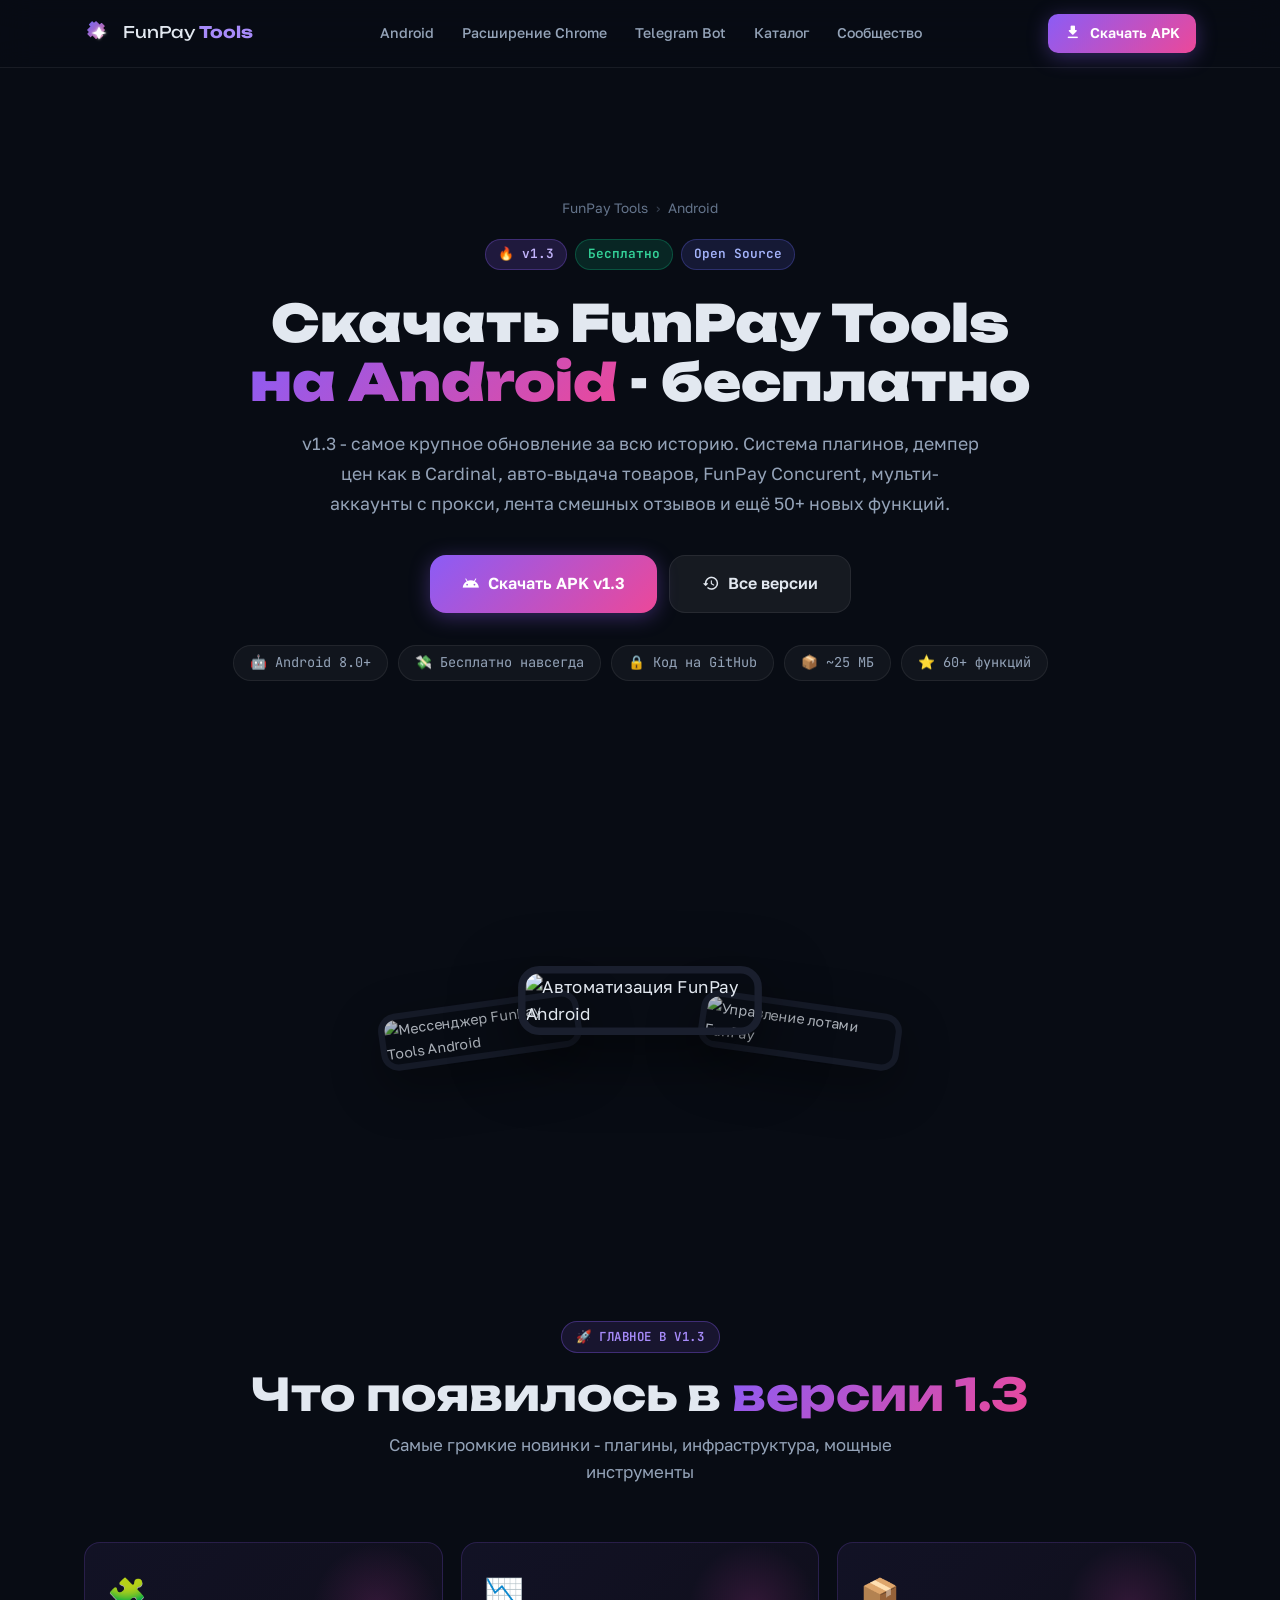
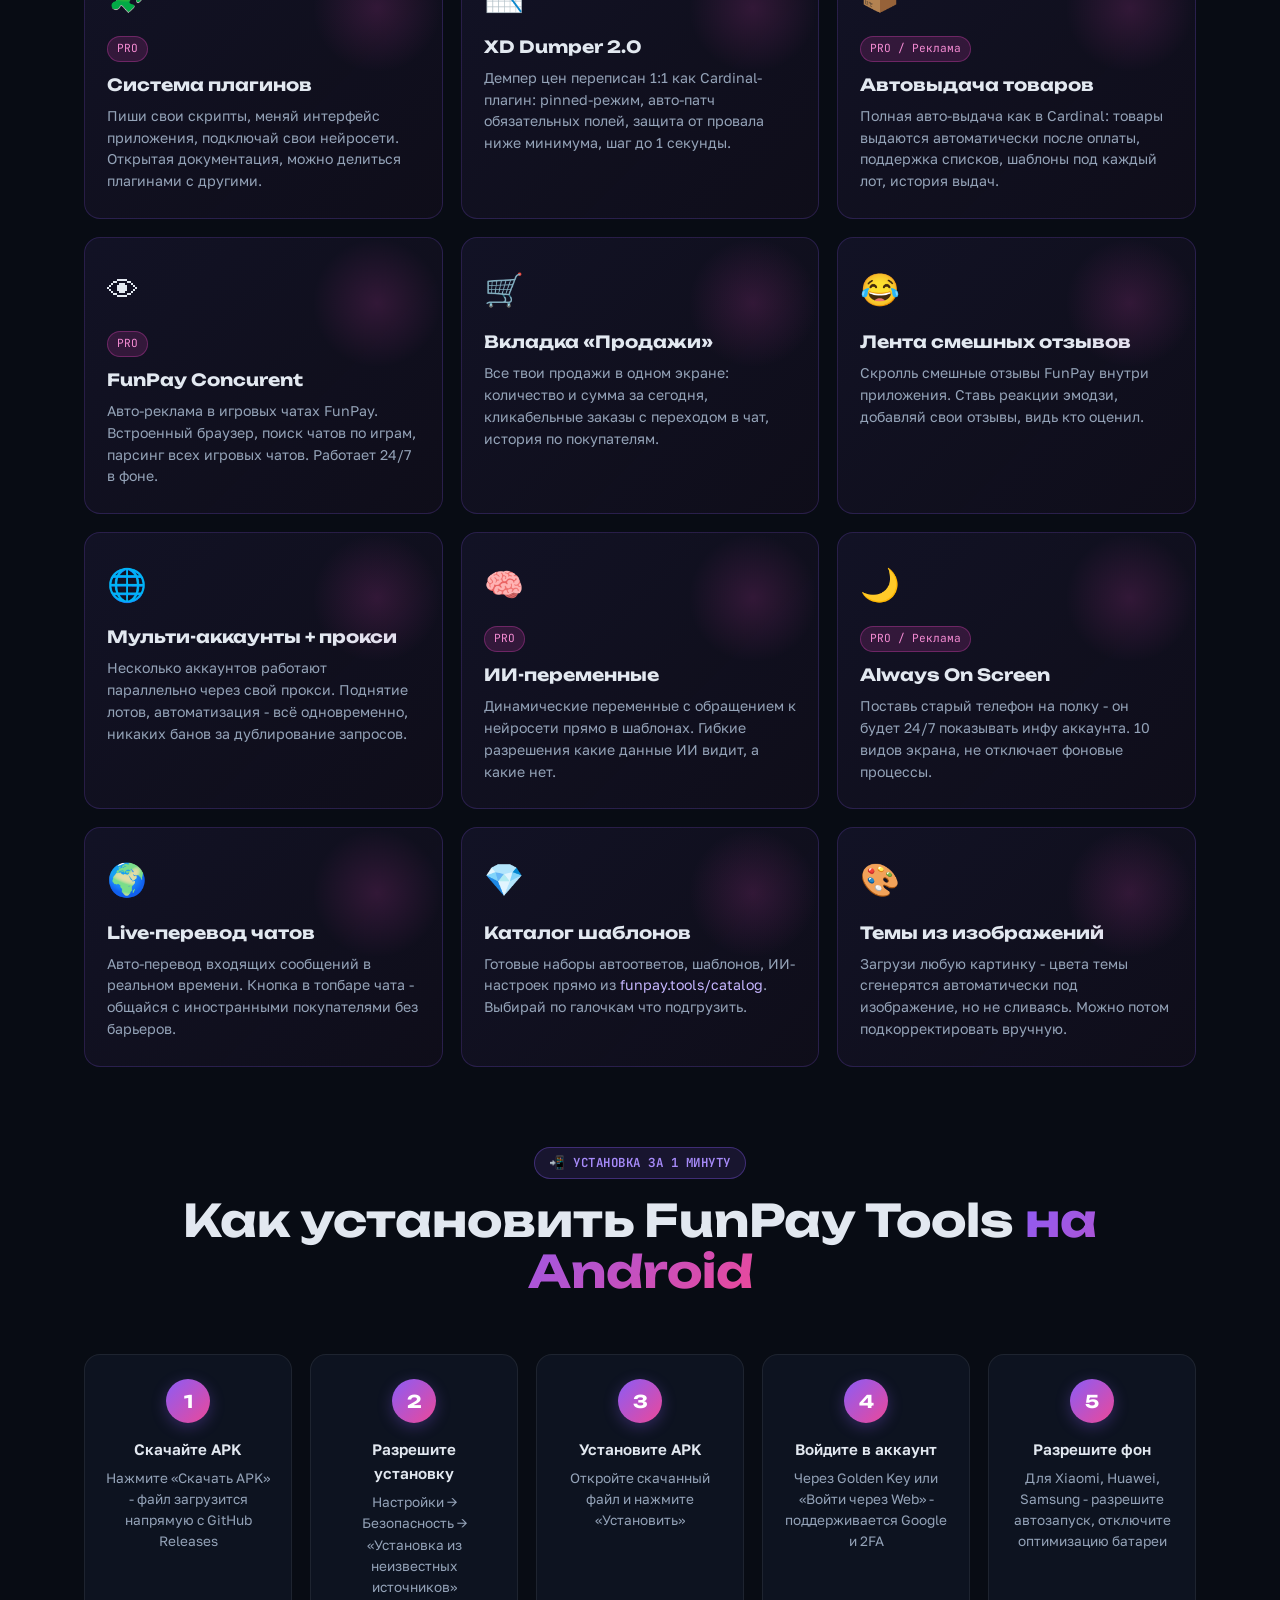
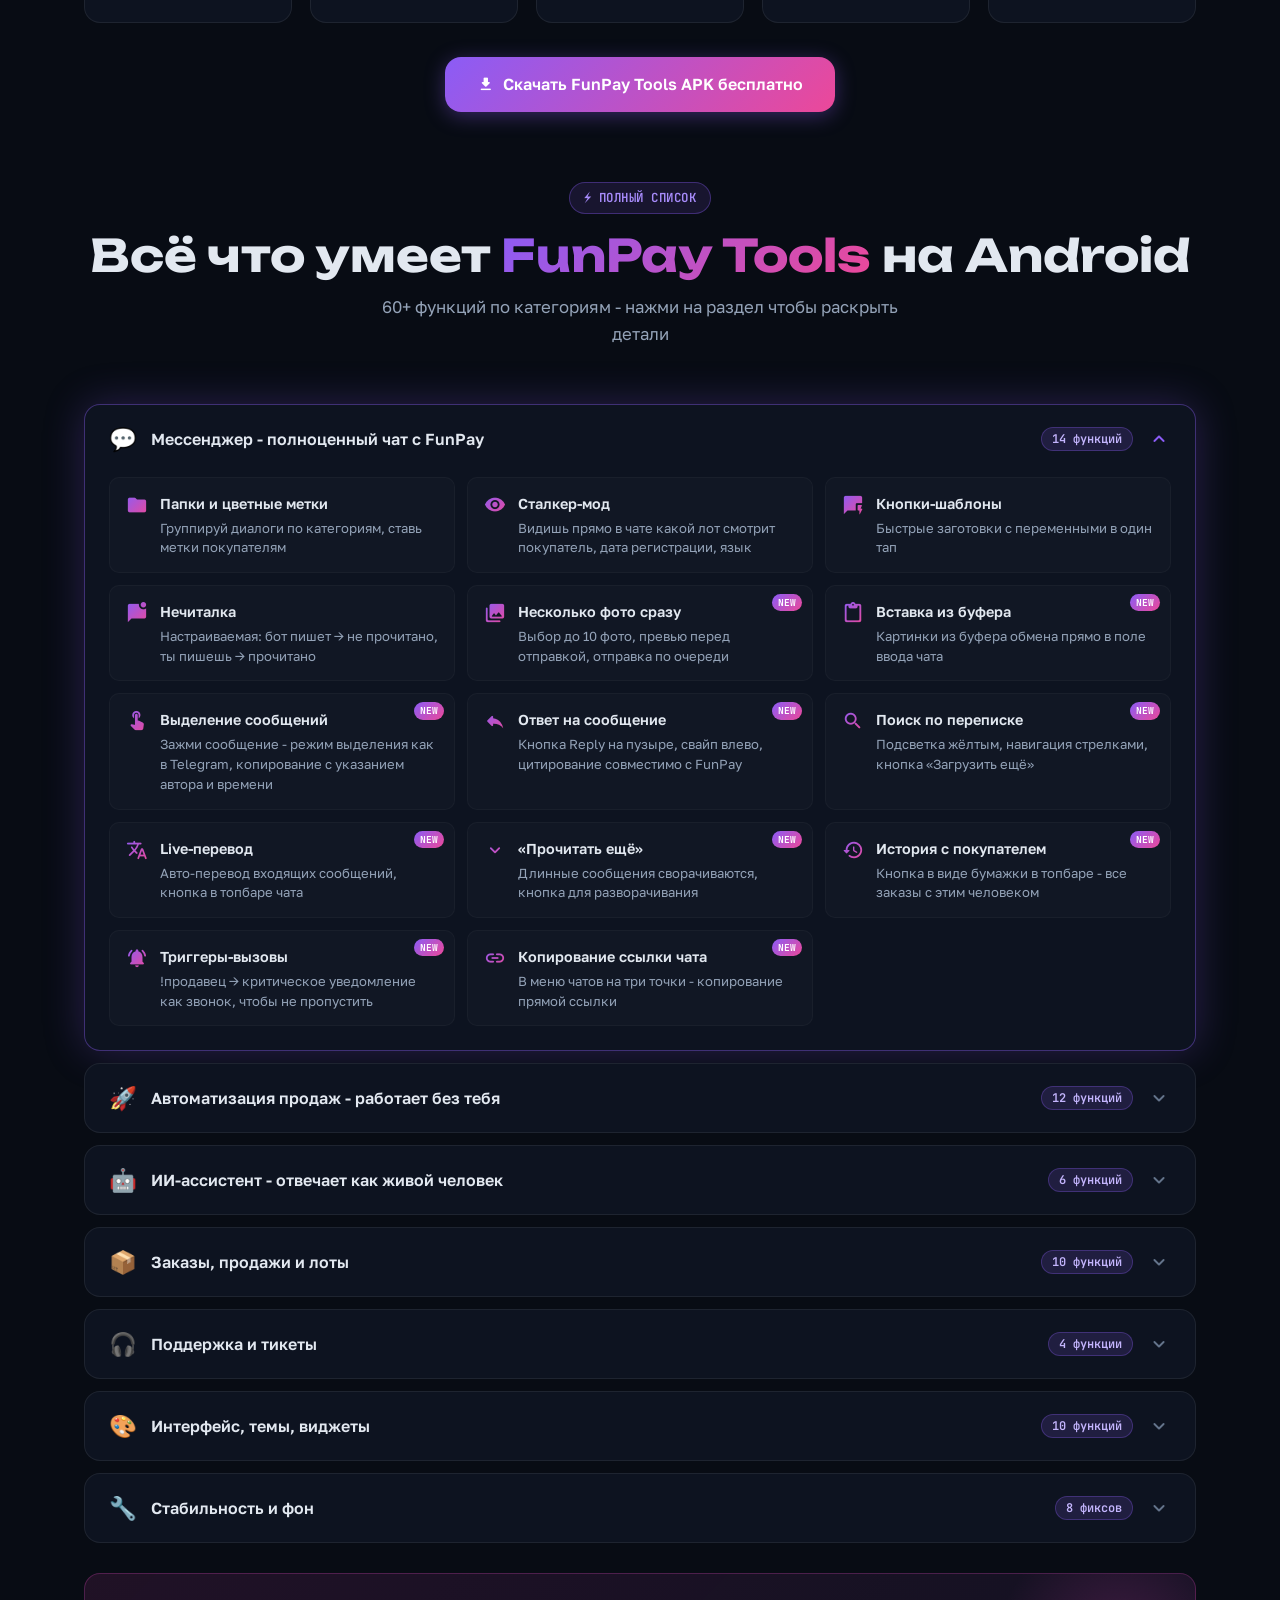
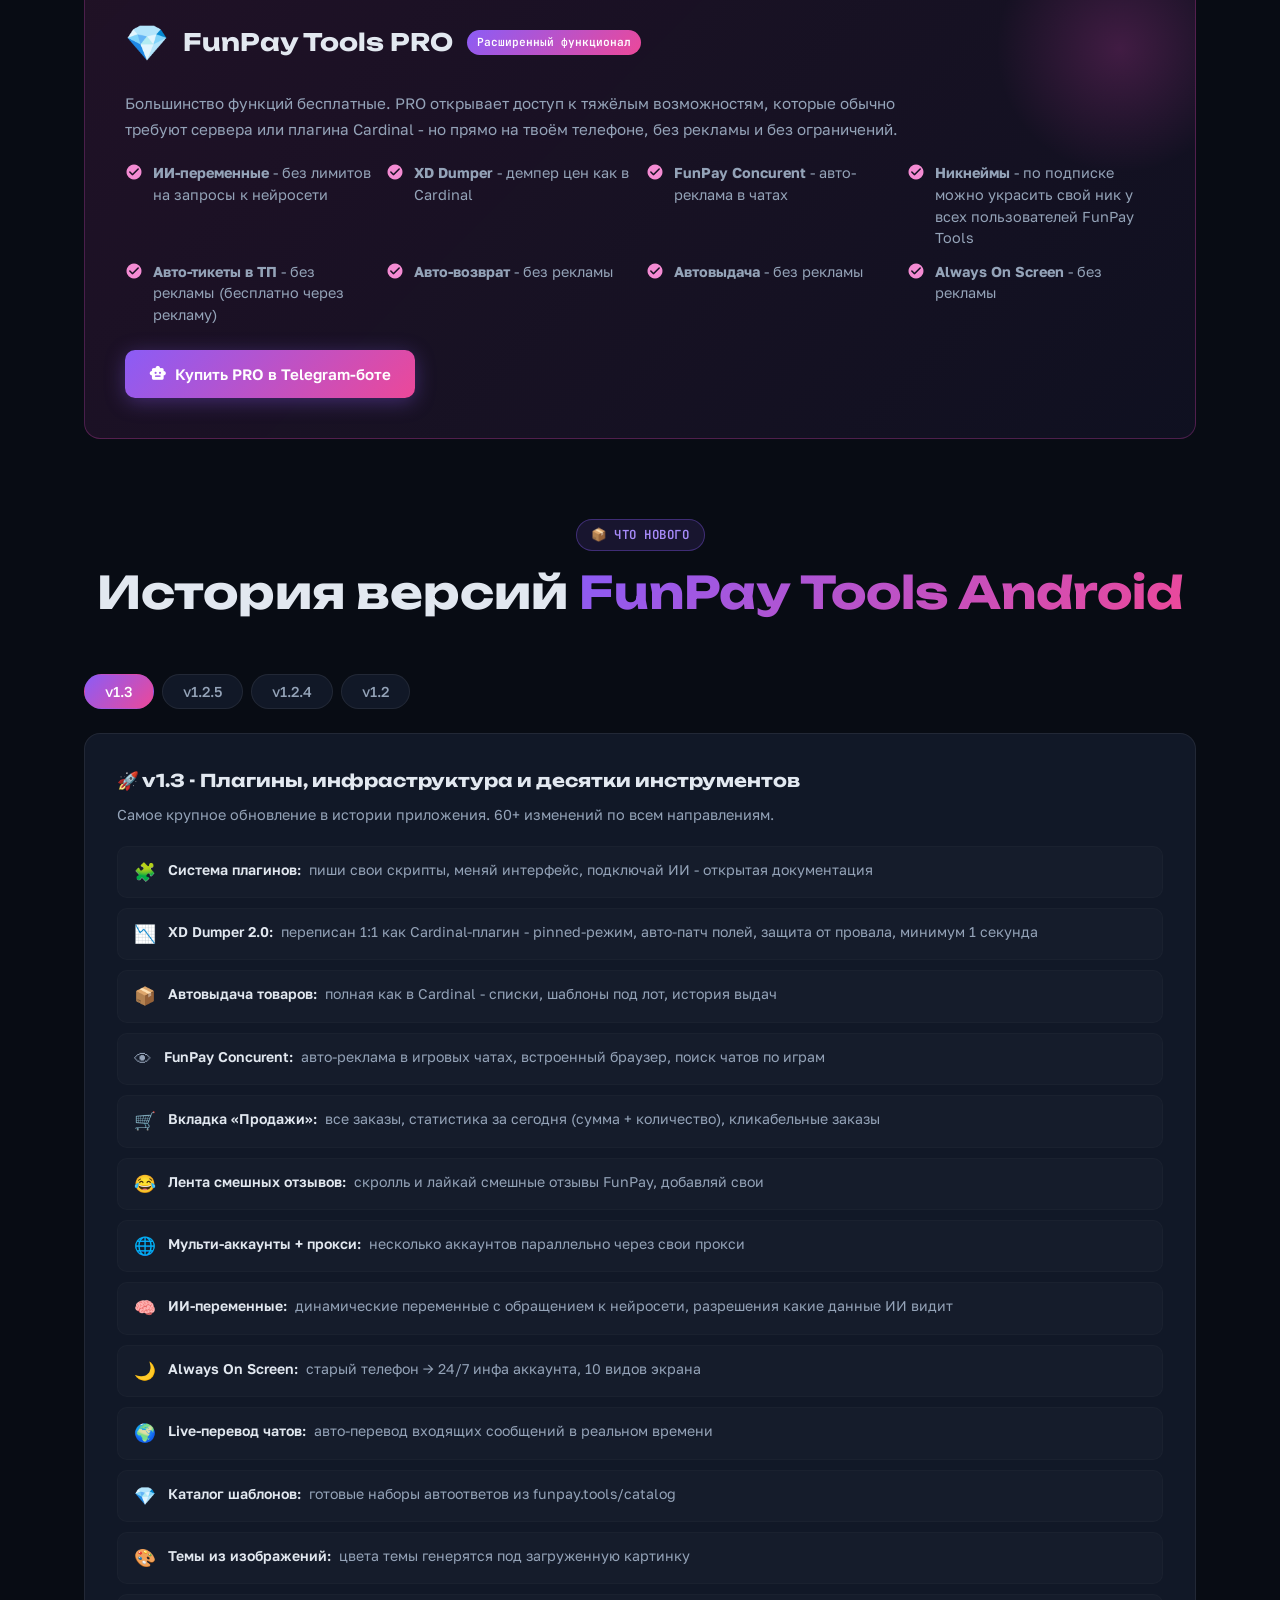
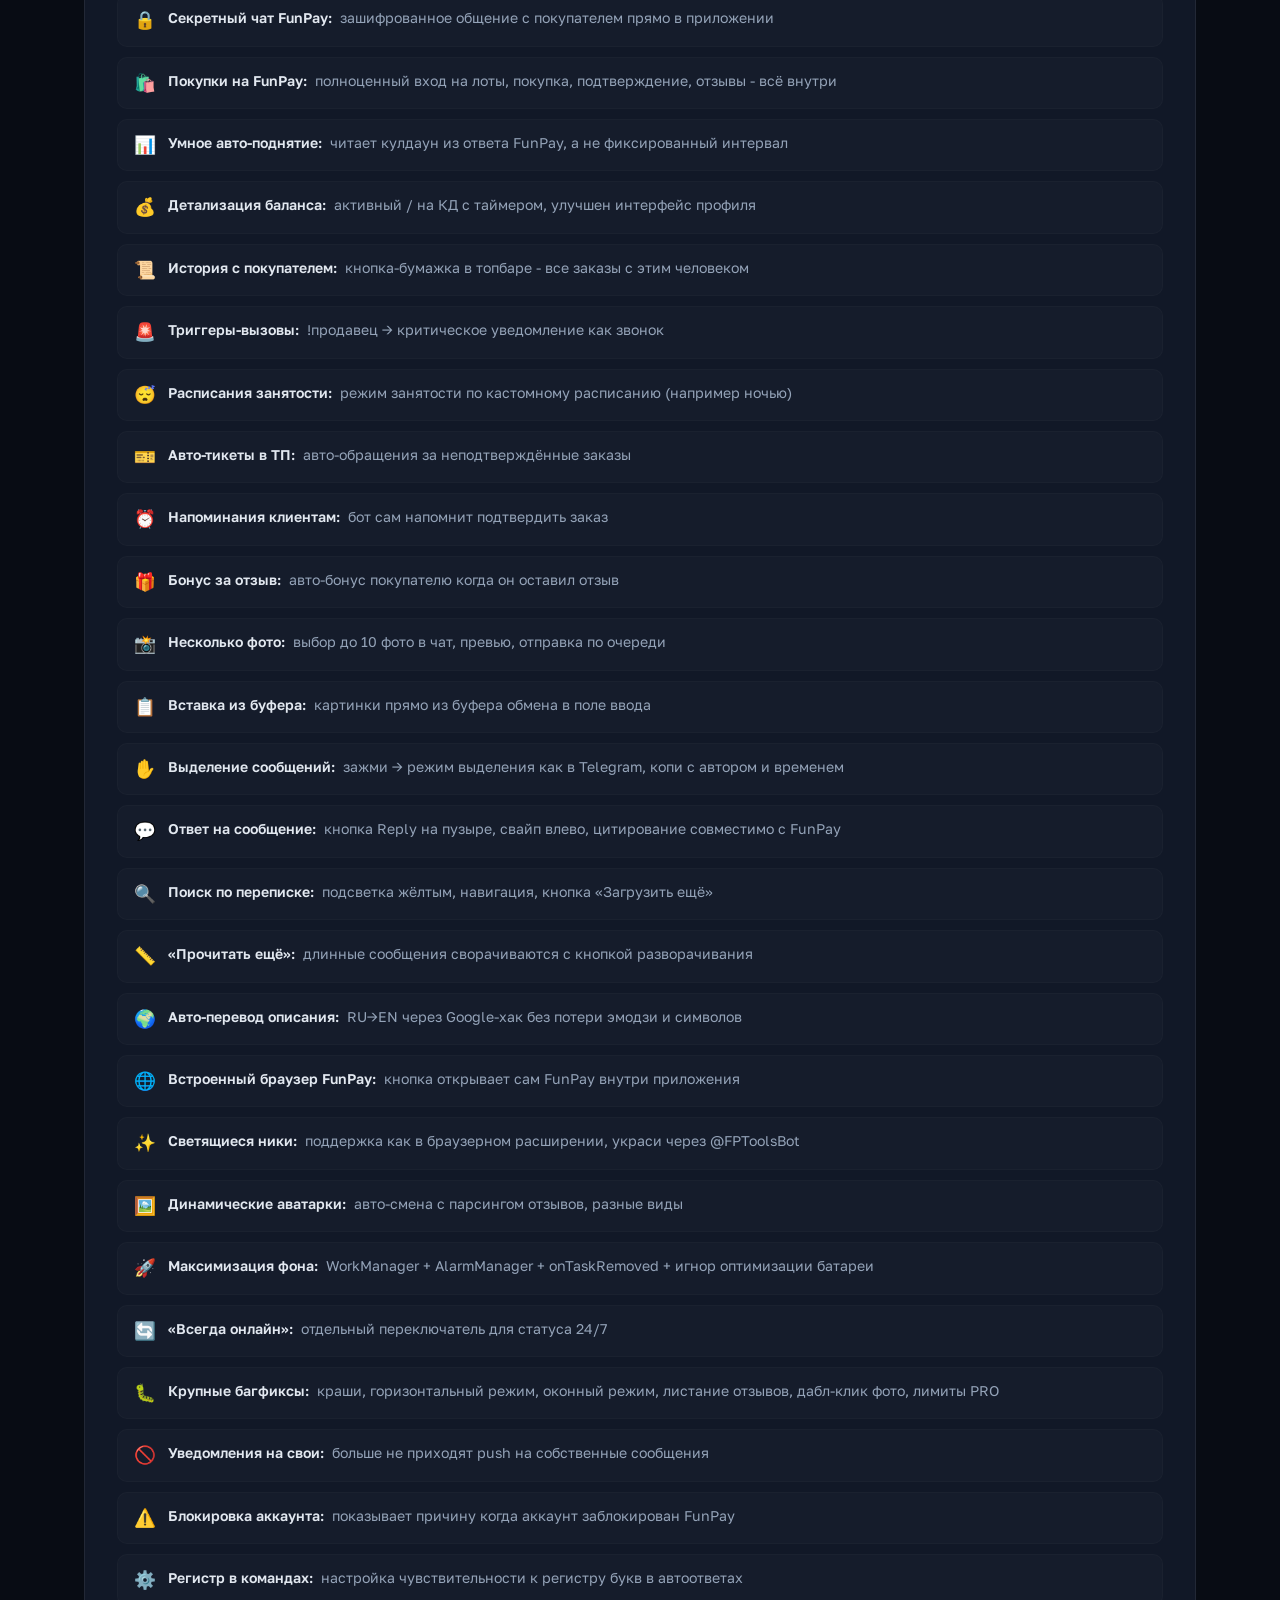
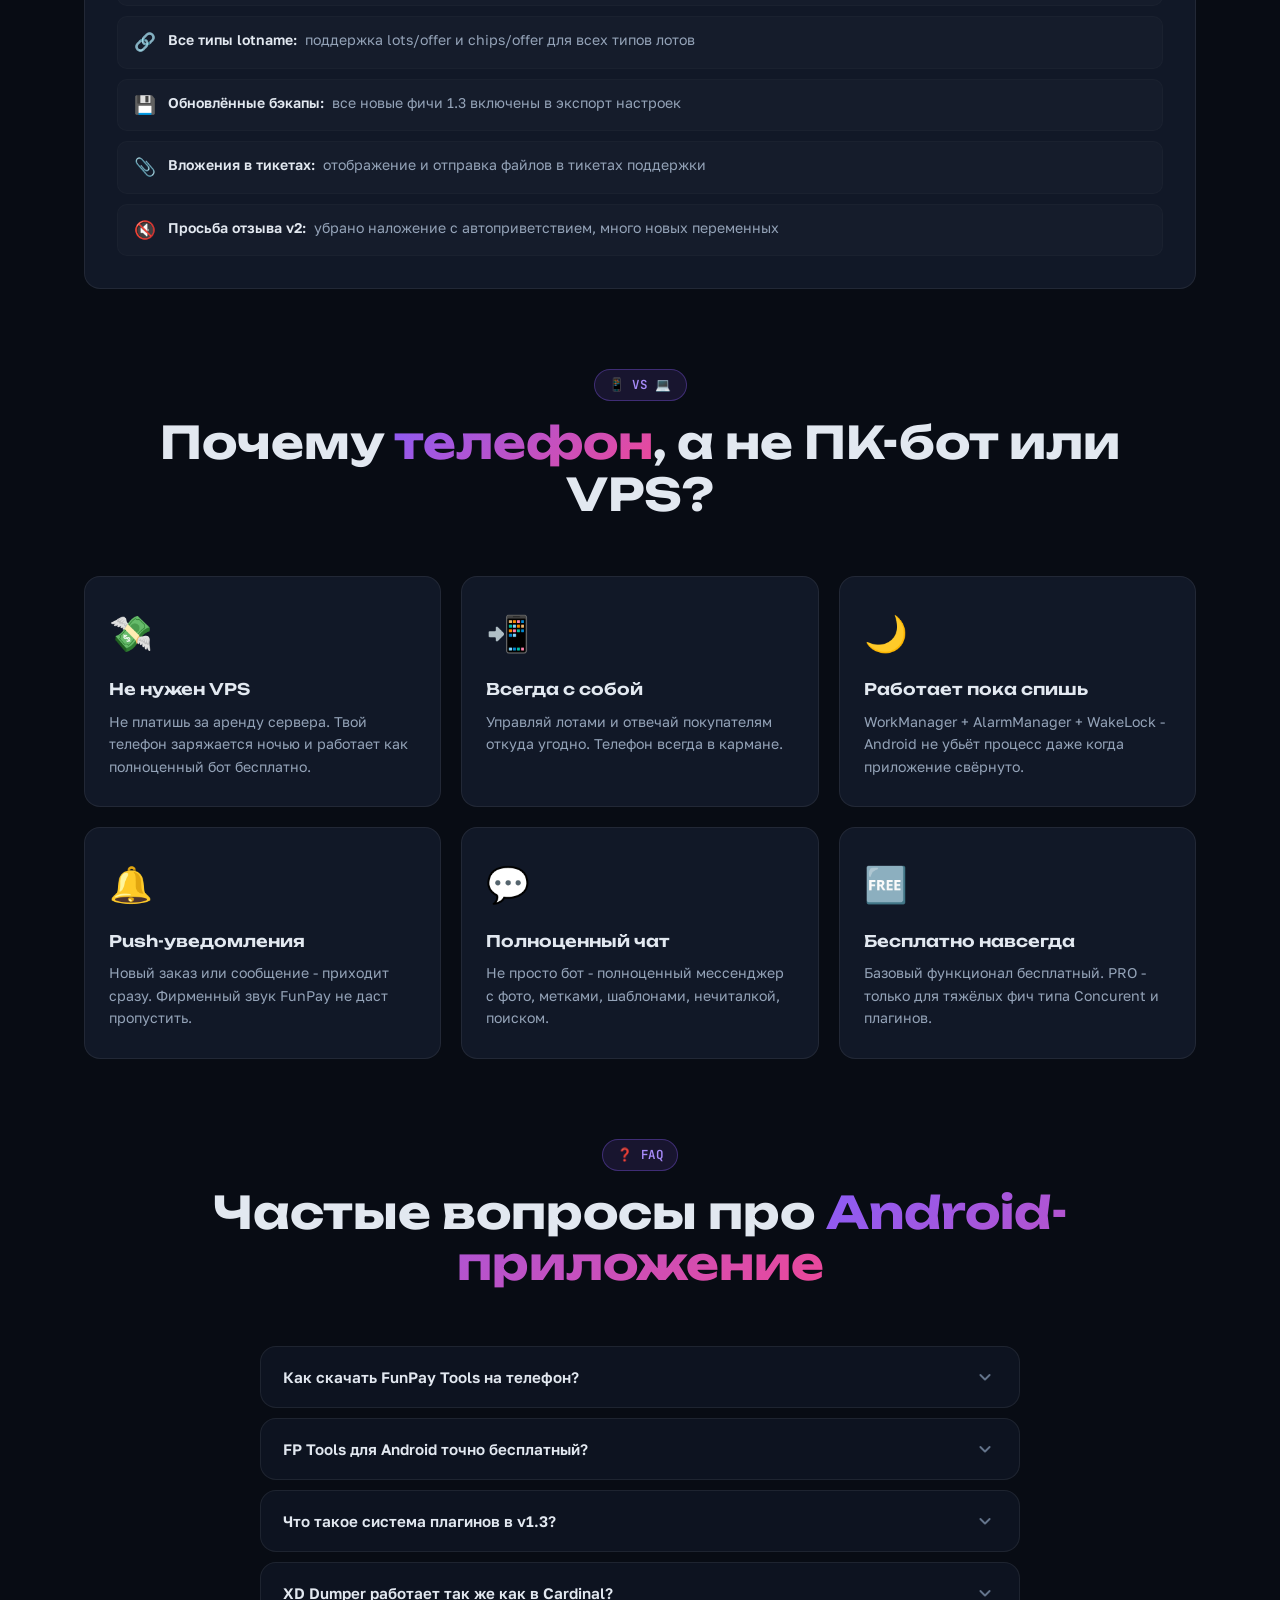
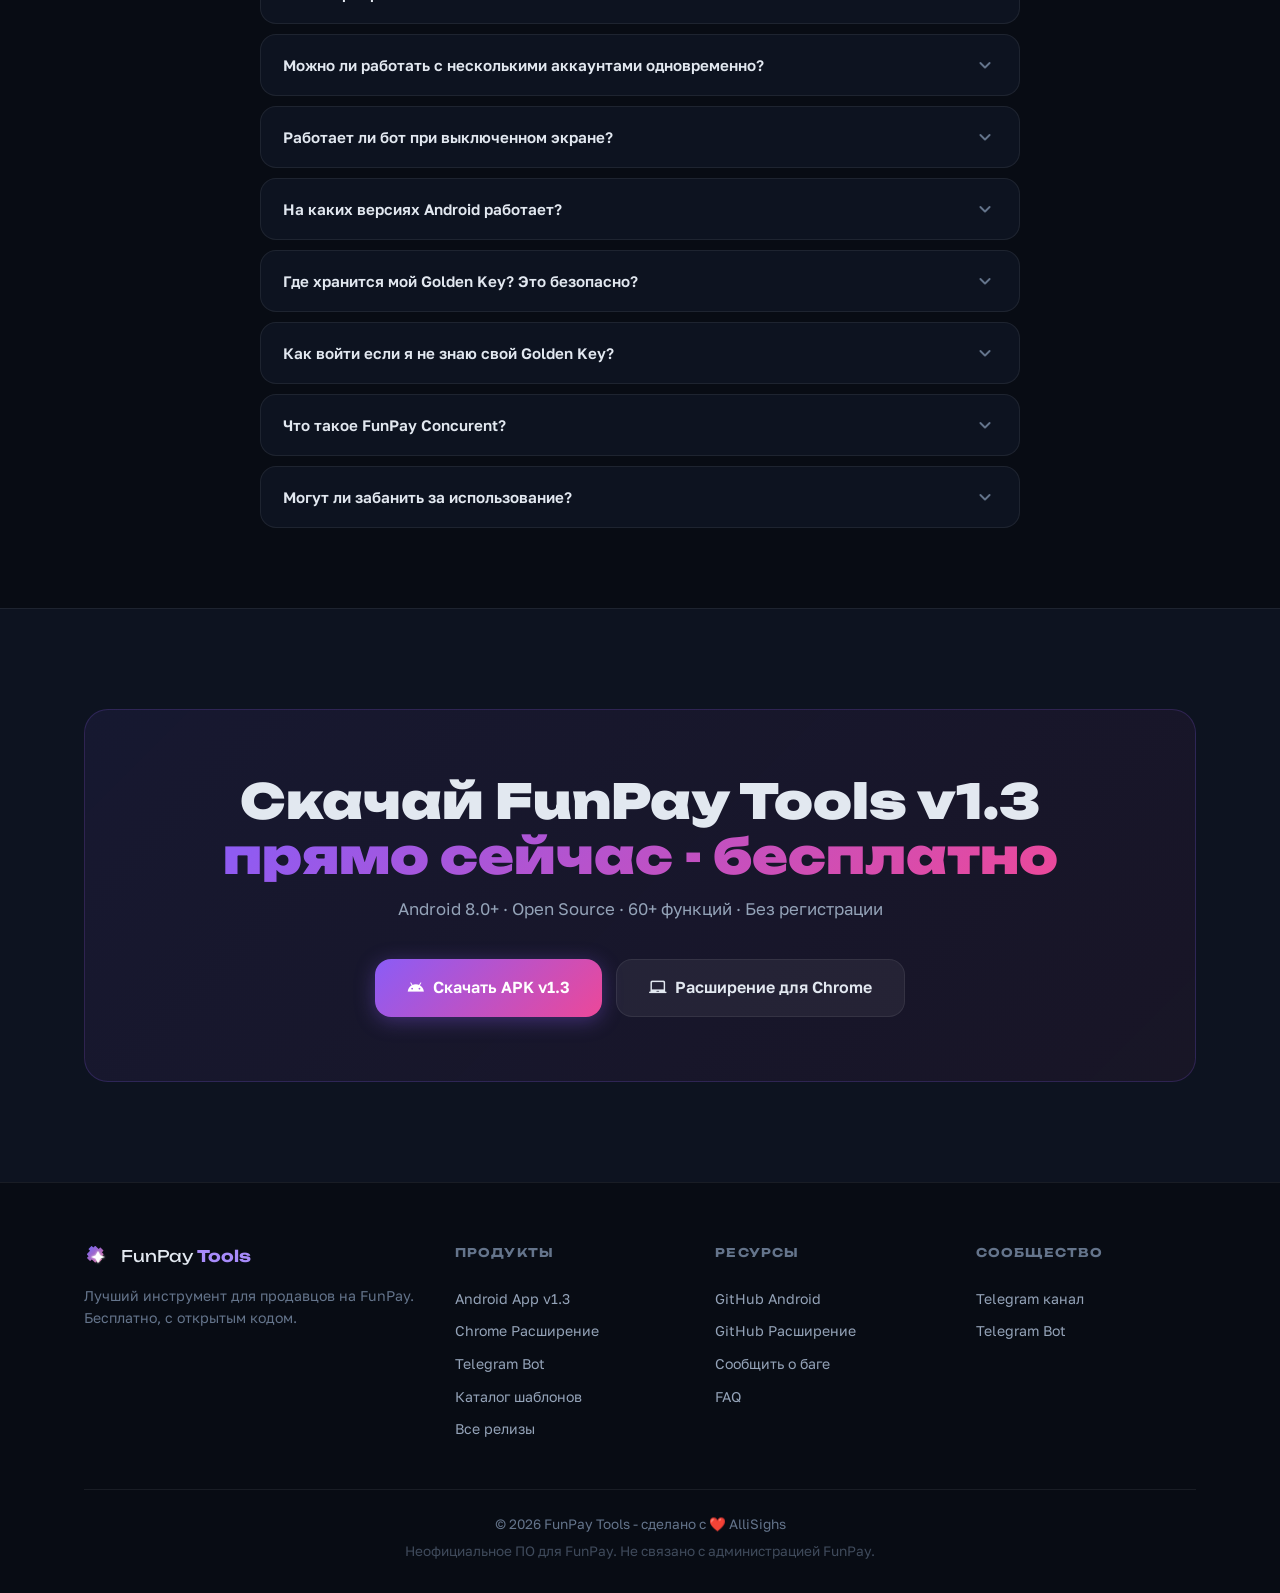
==== android/index.html @ c00959f2 "Update index.html" ====
<!DOCTYPE html>
<html lang="ru">
<head>
    <meta charset="UTF-8">
    <meta name="viewport" content="width=device-width, initial-scale=1.0">
    <title>Скачать FunPay Tools на Android - бесплатный APK v1.3</title>
    <meta name="description" content="Скачать FunPay Tools на Android бесплатно. APK v1.3: система плагинов, XD Dumper как в Cardinal, автовыдача, Concurent, ИИ-переменные, мульти-аккаунты с прокси, лента отзывов. Android 8.0+.">
    <meta name="keywords" content="funpay скачать на андроид, funpay android приложение, fp tools андроид, фп тулс скачать, funpay tools apk, фанпей андроид скачать, funpay apk бесплатно, фп скачать на телефон, funpay плагины, funpay dumper android">
    <link rel="canonical" href="https://funpay.tools/android">
    <meta property="og:title" content="Скачать FunPay Tools на Android - бесплатно APK v1.3">
    <meta property="og:url" content="https://funpay.tools/android">
    <meta property="og:type" content="website">

    <link rel="preconnect" href="https://fonts.googleapis.com" crossorigin>
    <link rel="preconnect" href="https://fonts.gstatic.com" crossorigin>
    <link href="https://fonts.googleapis.com/css2?family=Unbounded:wght@400;600;700;900&family=Golos+Text:wght@400;500;600&family=JetBrains+Mono:wght@400;600&display=swap" rel="stylesheet">
    <link href="https://fonts.googleapis.com/icon?family=Material+Icons+Round" rel="stylesheet">

    <link rel="stylesheet" href="../style.css">
    <link rel="icon" href="../logo.svg" type="image/svg+xml">

    <script type="application/ld+json">
    {"@context":"https://schema.org","@type":"SoftwareApplication","name":"FunPay Tools Android","url":"https://funpay.tools/android","operatingSystem":"Android 8.0+","applicationCategory":"BusinessApplication","softwareVersion":"1.3","offers":{"@type":"Offer","price":"0","priceCurrency":"RUB"},"downloadUrl":"https://github.com/XaviersDev/FunPay-Tools-Android/releases/latest"}
    </script>

    <style>
        /* Уникальные стили для Android-страницы */
        .sub-hero { padding: 130px 0 60px; text-align: center; }
        .sub-hero h1 { font-family: var(--font-head); font-size: clamp(1.8rem, 4.5vw, 3.2rem); font-weight: 900; line-height: 1.15; margin-bottom: 18px; }
        .sub-hero .hero-sub { font-size: 1.1rem; color: var(--text2); max-width: 680px; margin: 0 auto 36px; line-height: 1.7; }
        .breadcrumb { font-size: 0.85rem; color: var(--text3); margin-bottom: 20px; }
        .breadcrumb a { color: var(--text3); text-decoration: none; transition: color 0.2s; }
        .breadcrumb a:hover { color: var(--text); }
        .breadcrumb span { margin: 0 8px; opacity: 0.5; }

        .meta-pills { display: flex; flex-wrap: wrap; justify-content: center; gap: 10px; margin-top: 32px; }
        .meta-pill { background: rgba(255,255,255,0.04); border: 1px solid var(--border); border-radius: 30px; padding: 6px 16px; font-size: 0.85rem; color: var(--text2); font-family: var(--font-mono); }

        /* Шаги установки */
        .steps-row { display: grid; grid-template-columns: repeat(auto-fit, minmax(195px, 1fr)); gap: 18px; margin-top: 44px; }
        .step-card { background: var(--bg2); border: 1px solid var(--border); border-radius: var(--radius); padding: 24px 20px; text-align: center; transition: transform 0.2s, border-color 0.2s; }
        .step-card:hover { transform: translateY(-3px); border-color: rgba(139,92,246,0.3); }
        .step-num { width: 44px; height: 44px; border-radius: 50%; background: var(--grad); color: #fff; font-family: var(--font-head); font-weight: 700; font-size: 1.1rem; display: flex; align-items: center; justify-content: center; margin: 0 auto 14px; box-shadow: 0 4px 15px rgba(139,92,246,0.3); }
        .step-card h3 { font-size: 0.95rem; margin-bottom: 7px; font-weight: 600; }
        .step-card p { font-size: 0.85rem; color: var(--text2); line-height: 1.55; }

        /* Hero killer фичи v1.3 */
        .killer-grid { display: grid; grid-template-columns: repeat(auto-fit, minmax(280px, 1fr)); gap: 18px; margin-top: 36px; }
        .killer-card { position: relative; background: linear-gradient(135deg, rgba(139,92,246,0.08), rgba(244,72,199,0.03)); border: 1px solid rgba(139,92,246,0.2); border-radius: var(--radius); padding: 26px 22px; transition: transform 0.25s, border-color 0.25s, box-shadow 0.25s; overflow: hidden; }
        .killer-card::before { content: ''; position: absolute; top: 0; right: 0; width: 130px; height: 130px; background: radial-gradient(circle, rgba(244,72,199,0.15), transparent 70%); pointer-events: none; }
        .killer-card:hover { transform: translateY(-4px); border-color: rgba(139,92,246,0.5); box-shadow: var(--glow); }
        .killer-icon { font-size: 2rem; margin-bottom: 14px; }
        .killer-card h3 { font-size: 1.05rem; font-family: var(--font-head); font-weight: 700; margin-bottom: 6px; }
        .killer-card p { font-size: 0.88rem; color: var(--text2); line-height: 1.55; }
        .killer-tag { display: inline-block; font-size: 0.7rem; padding: 3px 9px; border-radius: 20px; background: rgba(244,72,199,0.15); color: #f48bd3; border: 1px solid rgba(244,72,199,0.3); font-family: var(--font-mono); margin-bottom: 10px; }

        /* Плавные Аккордеоны Функций */
        .acc-item { background: var(--bg2); border: 1px solid var(--border); border-radius: var(--radius); overflow: hidden; transition: all 0.3s; margin-bottom: 12px; }
        .acc-item:hover { border-color: rgba(139,92,246,0.25); }
        .acc-item.open { border-color: rgba(139,92,246,0.4); box-shadow: var(--glow); }
        .acc-trigger { width: 100%; display: flex; align-items: center; gap: 14px; padding: 20px 24px; cursor: pointer; background: transparent; border: none; color: var(--text); text-align: left; font-family: var(--font-body); font-size: 1rem; font-weight: 600; }
        .acc-emoji { font-size: 1.4rem; flex-shrink: 0; }
        .acc-title { flex: 1; }
        .acc-badge { font-size: 0.75rem; background: rgba(139,92,246,0.15); color: #c4b5fd; border-radius: 20px; padding: 3px 10px; margin-left: 8px; white-space: nowrap; border: 1px solid rgba(139,92,246,0.3); font-family: var(--font-mono); }
        .acc-arrow { font-size: 24px; color: var(--text3); transition: transform 0.3s; flex-shrink: 0; }
        .acc-item.open .acc-arrow { transform: rotate(180deg); color: var(--accent); }
        .acc-body { max-height: 0; overflow: hidden; transition: max-height 0.4s ease, padding 0.4s ease; padding: 0 24px; }
        .acc-item.open .acc-body { max-height: 1500px; padding-bottom: 24px; }
        .acc-grid { display: grid; grid-template-columns: repeat(auto-fill, minmax(260px, 1fr)); gap: 12px; margin-top: 4px; }
        .acc-feat { display: flex; align-items: flex-start; gap: 12px; padding: 14px 16px; background: rgba(255,255,255,0.02); border: 1px solid rgba(255,255,255,0.03); border-radius: var(--radius-sm); transition: background 0.2s; }
        .acc-feat:hover { background: rgba(255,255,255,0.04); }
        .acc-feat .material-icons-round { background: var(--grad); -webkit-background-clip: text; background-clip: text; color: transparent; font-size: 22px; flex-shrink: 0; margin-top: 2px; }
        .acc-feat h4 { font-size: 0.9rem; font-weight: 600; margin-bottom: 4px; }
        .acc-feat p { font-size: 0.82rem; color: var(--text2); line-height: 1.5; }
        .acc-feat-new { position: relative; }
        .acc-feat-new::after { content: 'NEW'; position: absolute; top: 8px; right: 10px; font-size: 0.6rem; font-weight: 700; padding: 1px 6px; background: var(--grad); color: #fff; border-radius: 10px; font-family: var(--font-mono); }

        /* Табы Обновлений */
        .cl-tabs { display: flex; gap: 8px; flex-wrap: wrap; margin-bottom: 24px; }
        .cl-tab { padding: 8px 20px; border-radius: 30px; border: 1px solid var(--border); background: var(--bg3); color: var(--text2); font-size: 0.9rem; font-weight: 500; cursor: pointer; transition: all 0.2s; font-family: var(--font-body); }
        .cl-tab:hover { border-color: rgba(139,92,246,0.3); color: var(--text); }
        .cl-tab.active { background: var(--grad); border-color: transparent; color: #fff; }
        .cl-pane { display: none; animation: fadein 0.3s ease; }
        .cl-pane.active { display: block; }
        .cl-card { background: var(--bg3); border: 1px solid var(--border); border-radius: var(--radius); padding: 32px; }
        .cl-card h3 { font-size: 1.1rem; margin-bottom: 8px; font-family: var(--font-head); font-weight: 700; }
        .cl-desc { color: var(--text2); font-size: 0.9rem; margin-bottom: 20px; line-height: 1.6; }
        .cl-items { display: flex; flex-direction: column; gap: 10px; }
        .cl-item { display: flex; gap: 12px; align-items: flex-start; padding: 12px 16px; background: rgba(255,255,255,0.02); border-radius: var(--radius-sm); border: 1px solid rgba(255,255,255,0.02); font-size: 0.88rem; }
        .cl-item-icon { flex-shrink: 0; font-size: 1.1rem; }
        .cl-item strong { color: var(--text); font-weight: 600; margin-right: 4px; }
        .cl-item span { color: var(--text2); line-height: 1.5; }

        /* Почему телефон */
        .why-grid { display: grid; grid-template-columns: repeat(auto-fill, minmax(280px, 1fr)); gap: 20px; margin-top: 44px; }
        .why-card { background: var(--bg3); border: 1px solid var(--border); border-radius: var(--radius); padding: 28px 24px; transition: transform 0.2s, border-color 0.2s; }
        .why-card:hover { border-color: rgba(139,92,246,0.3); transform: translateY(-4px); box-shadow: var(--glow); }
        .why-icon { font-size: 2.2rem; margin-bottom: 16px; }
        .why-card h3 { font-size: 1rem; margin-bottom: 8px; font-family: var(--font-head); font-weight: 600; }
        .why-card p { font-size: 0.88rem; color: var(--text2); line-height: 1.6; }

        /* PRO блок */
        .pro-block { background: linear-gradient(135deg, rgba(244,72,199,0.1), rgba(139,92,246,0.06)); border: 1px solid rgba(244,72,199,0.25); border-radius: var(--radius); padding: 40px; margin-top: 30px; position: relative; overflow: hidden; }
        .pro-block::before { content: ''; position: absolute; top: -50px; right: -50px; width: 250px; height: 250px; background: radial-gradient(circle, rgba(244,72,199,0.2), transparent 70%); pointer-events: none; }
        .pro-head { display: flex; align-items: center; gap: 14px; margin-bottom: 20px; flex-wrap: wrap; }
        .pro-icon { font-size: 2.2rem; }
        .pro-title { font-family: var(--font-head); font-size: 1.5rem; font-weight: 700; }
        .pro-tag { font-size: 0.7rem; padding: 4px 10px; border-radius: 20px; background: var(--grad); color: #fff; font-family: var(--font-mono); font-weight: 600; }
        .pro-features { display: grid; grid-template-columns: repeat(auto-fit, minmax(240px, 1fr)); gap: 12px; margin-top: 20px; }
        .pro-feat { display: flex; gap: 10px; align-items: flex-start; }
        .pro-feat .material-icons-round { color: #f48bd3; font-size: 18px; margin-top: 1px; }
        .pro-feat span:last-child { font-size: 0.9rem; color: var(--text2); line-height: 1.5; }
    </style>
</head>
<body>

    <header class="site-header" id="site-header">
        <div class="container">
            <nav class="main-nav">
                <a href="/" class="logo"><img src="../logo.svg" alt="FunPay Tools" width="30" height="30"><span>FunPay<b> Tools</b></span></a>
                <ul class="nav-links" id="nav-links">
                    <li><a href="/android" class="nav-link active">Android</a></li>
                    <li><a href="/extension" class="nav-link">Расширение Chrome</a></li>
                    <li><a href="/#bot" class="nav-link">Telegram Bot</a></li>
                    <li><a href="/catalog" class="nav-link">Каталог</a></li>
                    <li><a href="https://t.me/fptools" target="_blank" rel="noopener" class="nav-link">Сообщество</a></li>
                </ul>
                <div class="nav-actions">
                    <a href="https://github.com/XaviersDev/FunPay-Tools-Android/releases/latest" target="_blank" rel="noopener" class="btn btn-primary btn-sm android-download-btn"><span class="material-icons-round">download</span>Скачать APK</a>
                    <button class="burger" id="burger" aria-label="Меню"><span></span><span></span><span></span></button>
                </div>
            </nav>
        </div>
    </header>

    <div class="mobile-menu" id="mobile-menu">
        <ul>
            <li><a href="/android">📱 Android App</a></li>
            <li><a href="/extension">🌐 Расширение Chrome</a></li>
            <li><a href="/#bot">🤖 Telegram Bot</a></li>
            <li><a href="/catalog">💎 Каталог шаблонов</a></li>
            <li><a href="https://t.me/fptools" target="_blank">💬 Сообщество</a></li>
        </ul>
        <div class="mobile-menu-cta">
            <a href="https://github.com/XaviersDev/FunPay-Tools-Android/releases/latest" target="_blank" class="btn btn-primary android-download-btn">Скачать APK</a>
        </div>
    </div>

    <main>
        <section class="sub-hero">
            <div class="container">
                <div class="breadcrumb"><a href="/">FunPay Tools</a><span>›</span>Android</div>
                <div class="hero-badge-row" style="justify-content: center;">
                    <span class="badge badge-new">🔥 v1.3</span>
                    <span class="badge badge-free">Бесплатно</span>
                    <span class="badge badge-open">Open Source</span>
                </div>
                <h1>Скачать FunPay Tools<br><span class="gradient-text">на Android</span> - бесплатно</h1>
                <p class="hero-sub">v1.3 - самое крупное обновление за всю историю. Система плагинов, демпер цен как в Cardinal, авто-выдача товаров, FunPay Concurent, мульти-аккаунты с прокси, лента смешных отзывов и ещё 50+ новых функций.</p>

                <div class="hero-cta" style="justify-content: center;">
                    <a href="https://github.com/XaviersDev/FunPay-Tools-Android/releases/latest" target="_blank" rel="noopener" class="btn btn-primary btn-xl android-download-btn">
                        <span class="material-icons-round">android</span> Скачать APK v1.3
                    </a>
                    <a href="https://github.com/XaviersDev/FunPay-Tools-Android/releases" target="_blank" rel="noopener" class="btn btn-ghost btn-xl">
                        <span class="material-icons-round">history</span> Все версии
                    </a>
                </div>

                <div class="meta-pills">
                    <span class="meta-pill">🤖 Android 8.0+</span>
                    <span class="meta-pill">💸 Бесплатно навсегда</span>
                    <span class="meta-pill">🔒 Код на GitHub</span>
                    <span class="meta-pill">📦 ~25 МБ</span>
                    <span class="meta-pill">⭐ 60+ функций</span>
                </div>
            </div>
        </section>

        <section style="padding:0 0 60px">
            <div class="container">
                <div class="hero-phones">
                    <div class="hphone hphone-left"><img src="https://raw.githubusercontent.com/XaviersDev/FunPay-Tools-Android/main/read_assets/messenger.jpg" alt="Мессенджер FunPay Tools Android" loading="eager"></div>
                    <div class="hphone hphone-center"><img src="https://raw.githubusercontent.com/XaviersDev/FunPay-Tools-Android/main/read_assets/dashboard.jpg" alt="Автоматизация FunPay Android" loading="eager"></div>
                    <div class="hphone hphone-right"><img src="https://raw.githubusercontent.com/XaviersDev/FunPay-Tools-Android/main/read_assets/profile.jpg" alt="Управление лотами FunPay" loading="eager"></div>
                </div>
            </div>
        </section>

        <!-- KILLER FEATURES v1.3 -->
        <section style="padding:0 0 80px">
            <div class="container">
                <div class="section-header reveal">
                    <div class="label-tag">🚀 Главное в v1.3</div>
                    <h2 class="section-title">Что появилось в <span class="gradient-text">версии 1.3</span></h2>
                    <p class="section-sub">Самые громкие новинки - плагины, инфраструктура, мощные инструменты</p>
                </div>
                <div class="killer-grid reveal">
                    <div class="killer-card">
                        <div class="killer-icon">🧩</div>
                        <span class="killer-tag">PRO</span>
                        <h3>Система плагинов</h3>
                        <p>Пиши свои скрипты, меняй интерфейс приложения, подключай свои нейросети. Открытая документация, можно делиться плагинами с другими.</p>
                    </div>
                    <div class="killer-card">
                        <div class="killer-icon">📉</div>
                        <h3>XD Dumper 2.0</h3>
                        <p>Демпер цен переписан 1:1 как Cardinal-плагин: pinned-режим, авто-патч обязательных полей, защита от провала ниже минимума, шаг до 1 секунды.</p>
                    </div>
                    <div class="killer-card">
                        <div class="killer-icon">📦</div>
                        <span class="killer-tag">PRO / Реклама</span>
                        <h3>Автовыдача товаров</h3>
                        <p>Полная авто-выдача как в Cardinal: товары выдаются автоматически после оплаты, поддержка списков, шаблоны под каждый лот, история выдач.</p>
                    </div>
                    <div class="killer-card">
                        <div class="killer-icon">👁</div>
                        <span class="killer-tag">PRO</span>
                        <h3>FunPay Concurent</h3>
                        <p>Авто-реклама в игровых чатах FunPay. Встроенный браузер, поиск чатов по играм, парсинг всех игровых чатов. Работает 24/7 в фоне.</p>
                    </div>
                    <div class="killer-card">
                        <div class="killer-icon">🛒</div>
                        <h3>Вкладка «Продажи»</h3>
                        <p>Все твои продажи в одном экране: количество и сумма за сегодня, кликабельные заказы с переходом в чат, история по покупателям.</p>
                    </div>
                    <div class="killer-card">
                        <div class="killer-icon">😂</div>
                        <h3>Лента смешных отзывов</h3>
                        <p>Скролль смешные отзывы FunPay внутри приложения. Ставь реакции эмодзи, добавляй свои отзывы, видь кто оценил.</p>
                    </div>
                    <div class="killer-card">
                        <div class="killer-icon">🌐</div>
                        <h3>Мульти-аккаунты + прокси</h3>
                        <p>Несколько аккаунтов работают параллельно через свой прокси. Поднятие лотов, автоматизация - всё одновременно, никаких банов за дублирование запросов.</p>
                    </div>
                    <div class="killer-card">
                        <div class="killer-icon">🧠</div>
                        <span class="killer-tag">PRO</span>
                        <h3>ИИ-переменные</h3>
                        <p>Динамические переменные с обращением к нейросети прямо в шаблонах. Гибкие разрешения какие данные ИИ видит, а какие нет.</p>
                    </div>
                    <div class="killer-card">
                        <div class="killer-icon">🌙</div>
                        <span class="killer-tag">PRO / Реклама</span>
                        <h3>Always On Screen</h3>
                        <p>Поставь старый телефон на полку - он будет 24/7 показывать инфу аккаунта. 10 видов экрана, не отключает фоновые процессы.</p>
                    </div>
                    <div class="killer-card">
                        <div class="killer-icon">🌍</div>
                        <h3>Live-перевод чатов</h3>
                        <p>Авто-перевод входящих сообщений в реальном времени. Кнопка в топбаре чата - общайся с иностранными покупателями без барьеров.</p>
                    </div>
                    <div class="killer-card">
                        <div class="killer-icon">💎</div>
                        <h3>Каталог шаблонов</h3>
                        <p>Готовые наборы автоответов, шаблонов, ИИ-настроек прямо из <a href="/catalog" style="color:#c4b5fd">funpay.tools/catalog</a>. Выбирай по галочкам что подгрузить.</p>
                    </div>
                    <div class="killer-card">
                        <div class="killer-icon">🎨</div>
                        <h3>Темы из изображений</h3>
                        <p>Загрузи любую картинку - цвета темы сгенерятся автоматически под изображение, но не сливаясь. Можно потом подкорректировать вручную.</p>
                    </div>
                </div>
            </div>
        </section>

        <section style="padding:0 0 70px">
            <div class="container">
                <div class="section-header reveal">
                    <div class="label-tag">📲 Установка за 1 минуту</div>
                    <h2 class="section-title">Как установить FunPay Tools <span class="gradient-text">на Android</span></h2>
                </div>
                <div class="steps-row reveal">
                    <div class="step-card"><div class="step-num">1</div><h3>Скачайте APK</h3><p>Нажмите «Скачать APK» - файл загрузится напрямую с GitHub Releases</p></div>
                    <div class="step-card"><div class="step-num">2</div><h3>Разрешите установку</h3><p>Настройки → Безопасность → «Установка из неизвестных источников»</p></div>
                    <div class="step-card"><div class="step-num">3</div><h3>Установите APK</h3><p>Откройте скачанный файл и нажмите «Установить»</p></div>
                    <div class="step-card"><div class="step-num">4</div><h3>Войдите в аккаунт</h3><p>Через Golden Key или «Войти через Web» - поддерживается Google и 2FA</p></div>
                    <div class="step-card"><div class="step-num">5</div><h3>Разрешите фон</h3><p>Для Xiaomi, Huawei, Samsung - разрешите автозапуск, отключите оптимизацию батареи</p></div>
                </div>
                <div style="text-align:center;margin-top:34px">
                    <a href="https://github.com/XaviersDev/FunPay-Tools-Android/releases/latest" target="_blank" rel="noopener" class="btn btn-primary btn-xl android-download-btn"><span class="material-icons-round">download</span>Скачать FunPay Tools APK бесплатно</a>
                </div>
            </div>
        </section>

        <!-- POLNUI SPISOK FUNCKIY -->
        <section style="padding:0 0 80px">
            <div class="container">
                <div class="section-header reveal">
                    <div class="label-tag">⚡ Полный список</div>
                    <h2 class="section-title">Всё что умеет <span class="gradient-text">FunPay Tools</span> на Android</h2>
                    <p class="section-sub">60+ функций по категориям - нажми на раздел чтобы раскрыть детали</p>
                </div>
                <div id="acc" class="reveal" style="margin-top:36px">

                    <div class="acc-item open">
                        <button class="acc-trigger"><span class="acc-emoji">💬</span><span class="acc-title">Мессенджер - полноценный чат с FunPay</span><span class="acc-badge">14 функций</span><span class="material-icons-round acc-arrow">expand_more</span></button>
                        <div class="acc-body"><div class="acc-grid">
                            <div class="acc-feat"><span class="material-icons-round">folder</span><div><h4>Папки и цветные метки</h4><p>Группируй диалоги по категориям, ставь метки покупателям</p></div></div>
                            <div class="acc-feat"><span class="material-icons-round">visibility</span><div><h4>Сталкер-мод</h4><p>Видишь прямо в чате какой лот смотрит покупатель, дата регистрации, язык</p></div></div>
                            <div class="acc-feat"><span class="material-icons-round">quickreply</span><div><h4>Кнопки-шаблоны</h4><p>Быстрые заготовки с переменными в один тап</p></div></div>
                            <div class="acc-feat"><span class="material-icons-round">mark_chat_unread</span><div><h4>Нечиталка</h4><p>Настраиваемая: бот пишет → не прочитано, ты пишешь → прочитано</p></div></div>
                            <div class="acc-feat acc-feat-new"><span class="material-icons-round">photo_library</span><div><h4>Несколько фото сразу</h4><p>Выбор до 10 фото, превью перед отправкой, отправка по очереди</p></div></div>
                            <div class="acc-feat acc-feat-new"><span class="material-icons-round">content_paste</span><div><h4>Вставка из буфера</h4><p>Картинки из буфера обмена прямо в поле ввода чата</p></div></div>
                            <div class="acc-feat acc-feat-new"><span class="material-icons-round">touch_app</span><div><h4>Выделение сообщений</h4><p>Зажми сообщение - режим выделения как в Telegram, копирование с указанием автора и времени</p></div></div>
                            <div class="acc-feat acc-feat-new"><span class="material-icons-round">reply</span><div><h4>Ответ на сообщение</h4><p>Кнопка Reply на пузыре, свайп влево, цитирование совместимо с FunPay</p></div></div>
                            <div class="acc-feat acc-feat-new"><span class="material-icons-round">search</span><div><h4>Поиск по переписке</h4><p>Подсветка жёлтым, навигация стрелками, кнопка «Загрузить ещё»</p></div></div>
                            <div class="acc-feat acc-feat-new"><span class="material-icons-round">translate</span><div><h4>Live-перевод</h4><p>Авто-перевод входящих сообщений, кнопка в топбаре чата</p></div></div>
                            <div class="acc-feat acc-feat-new"><span class="material-icons-round">expand_more</span><div><h4>«Прочитать ещё»</h4><p>Длинные сообщения сворачиваются, кнопка для разворачивания</p></div></div>
                            <div class="acc-feat acc-feat-new"><span class="material-icons-round">history</span><div><h4>История с покупателем</h4><p>Кнопка в виде бумажки в топбаре - все заказы с этим человеком</p></div></div>
                            <div class="acc-feat acc-feat-new"><span class="material-icons-round">notifications_active</span><div><h4>Триггеры-вызовы</h4><p>!продавец → критическое уведомление как звонок, чтобы не пропустить</p></div></div>
                            <div class="acc-feat acc-feat-new"><span class="material-icons-round">link</span><div><h4>Копирование ссылки чата</h4><p>В меню чатов на три точки - копирование прямой ссылки</p></div></div>
                        </div></div>
                    </div>

                    <div class="acc-item">
                        <button class="acc-trigger"><span class="acc-emoji">🚀</span><span class="acc-title">Автоматизация продаж - работает без тебя</span><span class="acc-badge">12 функций</span><span class="material-icons-round acc-arrow">expand_more</span></button>
                        <div class="acc-body"><div class="acc-grid">
                            <div class="acc-feat acc-feat-new"><span class="material-icons-round">smart_toy</span><div><h4>Умное авто-поднятие</h4><p>Читает кулдаун из ответа FunPay, а не фиксированный интервал - стабильнее в разы</p></div></div>
                            <div class="acc-feat acc-feat-new"><span class="material-icons-round">trending_down</span><div><h4>XD Dumper 2.0</h4><p>1:1 как Cardinal-плагин: pinned-режим, авто-патч полей, защита от провала, минимум 1 сек</p></div></div>
                            <div class="acc-feat acc-feat-new"><span class="material-icons-round">inventory</span><div><h4>Автовыдача товаров</h4><p>Полная как в Cardinal: списки, шаблоны под лот, история выдач</p></div></div>
                            <div class="acc-feat acc-feat-new"><span class="material-icons-round">campaign</span><div><h4>FunPay Concurent</h4><p>Авто-реклама в игровых чатах FunPay, встроенный браузер, поиск по играм</p></div></div>
                            <div class="acc-feat"><span class="material-icons-round">wifi</span><div><h4>Вечный онлайн</h4><p>Статус «Онлайн» 24/7 - повышает доверие покупателей</p></div></div>
                            <div class="acc-feat acc-feat-new"><span class="material-icons-round">group</span><div><h4>Мульти-аккаунты + прокси</h4><p>Несколько аккаунтов параллельно, каждый через свой прокси</p></div></div>
                            <div class="acc-feat acc-feat-new"><span class="material-icons-round">schedule</span><div><h4>Расписания занятости</h4><p>Режим занятости по кастомному расписанию - например ночью или в выходные</p></div></div>
                            <div class="acc-feat acc-feat-new"><span class="material-icons-round">support_agent</span><div><h4>Авто-тикеты в ТП</h4><p>Авто-отправка обращений в техподдержку за неподтверждённые заказы</p></div></div>
                            <div class="acc-feat acc-feat-new"><span class="material-icons-round">notifications</span><div><h4>Авто-напоминание клиентам</h4><p>Бот сам напомнит покупателю подтвердить заказ</p></div></div>
                            <div class="acc-feat acc-feat-new"><span class="material-icons-round">card_giftcard</span><div><h4>Бонус за отзыв</h4><p>Авто-бонус покупателю когда он оставил отзыв</p></div></div>
                            <div class="acc-feat"><span class="material-icons-round">do_not_disturb</span><div><h4>Режим занятости</h4><p>Бот ответит, заморозит функции, авто-возврат за новые заказы (разрешено для автовыдачи)</p></div></div>
                            <div class="acc-feat acc-feat-new"><span class="material-icons-round">text_format</span><div><h4>Регистр в командах</h4><p>Настройка чувствительности к регистру в автоответах на команды</p></div></div>
                        </div></div>
                    </div>

                    <div class="acc-item">
                        <button class="acc-trigger"><span class="acc-emoji">🤖</span><span class="acc-title">ИИ-ассистент - отвечает как живой человек</span><span class="acc-badge">6 функций</span><span class="material-icons-round acc-arrow">expand_more</span></button>
                        <div class="acc-body"><div class="acc-grid">
                            <div class="acc-feat"><span class="material-icons-round">auto_awesome</span><div><h4>Волшебная палочка</h4><p>"ку ща выдам" → профессиональный ответ одним нажатием</p></div></div>
                            <div class="acc-feat acc-feat-new"><span class="material-icons-round">psychology</span><div><h4>ИИ-переменные</h4><p>Динамические переменные с обращением к ИИ прямо в шаблонах</p></div></div>
                            <div class="acc-feat acc-feat-new"><span class="material-icons-round">security</span><div><h4>Разрешения для ИИ</h4><p>Контролируй какие переменные ИИ видит - баланс, имя, и т.д.</p></div></div>
                            <div class="acc-feat"><span class="material-icons-round">star</span><div><h4>ИИ-ответы на отзывы</h4><p>Уникальные ответы с учётом названия товара и оценки</p></div></div>
                            <div class="acc-feat"><span class="material-icons-round">waving_hand</span><div><h4>Умное авто-приветствие</h4><p>Кулдаун работает правильно - этому пользователю, а не всем</p></div></div>
                            <div class="acc-feat acc-feat-new"><span class="material-icons-round">translate</span><div><h4>Авто-перевод RU→EN</h4><p>Описание лотов в один тап через Google-хак БЕЗ потери эмодзи и символов</p></div></div>
                        </div></div>
                    </div>

                    <div class="acc-item">
                        <button class="acc-trigger"><span class="acc-emoji">📦</span><span class="acc-title">Заказы, продажи и лоты</span><span class="acc-badge">10 функций</span><span class="material-icons-round acc-arrow">expand_more</span></button>
                        <div class="acc-body"><div class="acc-grid">
                            <div class="acc-feat acc-feat-new"><span class="material-icons-round">shopping_cart</span><div><h4>Вкладка «Продажи»</h4><p>Все заказы, статистика за сегодня (количество + сумма), кликабельные, переход в чат</p></div></div>
                            <div class="acc-feat"><span class="material-icons-round">inventory_2</span><div><h4>Менеджер лотов</h4><p>Массовое вкл/выкл, редактирование, копирование в другие категории</p></div></div>
                            <div class="acc-feat acc-feat-new"><span class="material-icons-round">shopping_bag</span><div><h4>Покупка на FunPay</h4><p>Полноценный вход на лоты, покупка товаров, подтверждение, отзывы - всё внутри приложения</p></div></div>
                            <div class="acc-feat"><span class="material-icons-round">receipt_long</span><div><h4>Экран заказа</h4><p>Детали, статистика, переписка по отзыву, кнопка возврата</p></div></div>
                            <div class="acc-feat"><span class="material-icons-round">undo</span><div><h4>Авто-возврат</h4><p>Возврат денег при плохом отзыве на дешёвый товар</p></div></div>
                            <div class="acc-feat acc-feat-new"><span class="material-icons-round">rate_review</span><div><h4>Просьба отзыва v2</h4><p>Много переменных (ссылка на заказ и т.п.), убрано наложение с автоприветствием</p></div></div>
                            <div class="acc-feat"><span class="material-icons-round">manage_search</span><div><h4>RMTHub интеграция</h4><p>Поиск по нику: доход, средний чек, игры, блокировки</p></div></div>
                            <div class="acc-feat acc-feat-new"><span class="material-icons-round">account_balance_wallet</span><div><h4>Детализация баланса</h4><p>Активный / на КД с таймером до разблокировки замороженного баланса</p></div></div>
                            <div class="acc-feat acc-feat-new"><span class="material-icons-round">block</span><div><h4>Обработка блокировки</h4><p>Приложение показывает что аккаунт заблокирован и причину</p></div></div>
                            <div class="acc-feat acc-feat-new"><span class="material-icons-round">link</span><div><h4>Все типы lotname</h4><p>Поддержка lots/offer?id=… и chips/offer?id=… для всех типов лотов</p></div></div>
                        </div></div>
                    </div>

                    <div class="acc-item">
                        <button class="acc-trigger"><span class="acc-emoji">🎧</span><span class="acc-title">Поддержка и тикеты</span><span class="acc-badge">4 функции</span><span class="material-icons-round acc-arrow">expand_more</span></button>
                        <div class="acc-body"><div class="acc-grid">
                            <div class="acc-feat"><span class="material-icons-round">support_agent</span><div><h4>Тикеты внутри приложения</h4><p>Создавай тикеты и общайся с агентами FunPay прямо внутри</p></div></div>
                            <div class="acc-feat acc-feat-new"><span class="material-icons-round">attach_file</span><div><h4>Вложения в тикетах</h4><p>Отображение приложенных файлов из тикетов</p></div></div>
                            <div class="acc-feat acc-feat-new"><span class="material-icons-round">add_photo_alternate</span><div><h4>Фото в тикетах</h4><p>Прикрепление фото при создании тикета, обработка ошибок отправки</p></div></div>
                            <div class="acc-feat acc-feat-new"><span class="material-icons-round">person</span><div><h4>Автоподстановка имени</h4><p>В обращениях имя продавца подставляется автоматически</p></div></div>
                        </div></div>
                    </div>

                    <div class="acc-item">
                        <button class="acc-trigger"><span class="acc-emoji">🎨</span><span class="acc-title">Интерфейс, темы, виджеты</span><span class="acc-badge">10 функций</span><span class="material-icons-round acc-arrow">expand_more</span></button>
                        <div class="acc-body"><div class="acc-grid">
                            <div class="acc-feat"><span class="material-icons-round">widgets</span><div><h4>Виджеты рабочего стола</h4><p>Баланс и профиль с аватаркой и рейтингом, прозрачность настраивается</p></div></div>
                            <div class="acc-feat"><span class="material-icons-round">dark_mode</span><div><h4>AMOLED-режим</h4><p>Настоящий глубокий чёрный для экономии батареи</p></div></div>
                            <div class="acc-feat acc-feat-new"><span class="material-icons-round">photo_filter</span><div><h4>Темы из изображений</h4><p>Загрузи картинку - цвета сгенерятся автоматически под неё, можно скорректировать</p></div></div>
                            <div class="acc-feat acc-feat-new"><span class="material-icons-round">moving</span><div><h4>Динамические аватарки</h4><p>Автоматическая смена аватарок с парсингом отзывов, разные виды, интервалы</p></div></div>
                            <div class="acc-feat acc-feat-new"><span class="material-icons-round">auto_fix_high</span><div><h4>Светящиеся ники</h4><p>Поддержка светящихся ников из расширения, украси свой через @FPToolsBot</p></div></div>
                            <div class="acc-feat acc-feat-new"><span class="material-icons-round">phone_iphone</span><div><h4>Always On Screen</h4><p>Поставь старый телефон рядом - 24/7 инфа аккаунта, 10 видов экрана</p></div></div>
                            <div class="acc-feat acc-feat-new"><span class="material-icons-round">cloud_download</span><div><h4>Каталог шаблонов</h4><p>Готовые наборы автоответов и шаблонов из funpay.tools/catalog</p></div></div>
                            <div class="acc-feat acc-feat-new"><span class="material-icons-round">sentiment_satisfied</span><div><h4>Лента смешных отзывов</h4><p>Скролль и лайкай смешные отзывы FunPay, добавляй свои</p></div></div>
                            <div class="acc-feat"><span class="material-icons-round">import_export</span><div><h4>Бэкапы (обновлены)</h4><p>Экспорт всех настроек, все новые фичи 1.3 поддерживаются</p></div></div>
                            <div class="acc-feat"><span class="material-icons-round">notifications_active</span><div><h4>Фирменные уведомления</h4><p>Тот самый звук FunPay, быстрый ответ из шторки</p></div></div>
                        </div></div>
                    </div>

                    <div class="acc-item">
                        <button class="acc-trigger"><span class="acc-emoji">🔧</span><span class="acc-title">Стабильность и фон</span><span class="acc-badge">8 фиксов</span><span class="material-icons-round acc-arrow">expand_more</span></button>
                        <div class="acc-body"><div class="acc-grid">
                            <div class="acc-feat acc-feat-new"><span class="material-icons-round">power</span><div><h4>Максимизация фона</h4><p>WorkManager + AlarmManager + onTaskRemoved + запрос игнора батареи</p></div></div>
                            <div class="acc-feat acc-feat-new"><span class="material-icons-round">bug_report</span><div><h4>Случайные краши</h4><p>Десятки фиксов краш-репортов - приложение стабильнее</p></div></div>
                            <div class="acc-feat acc-feat-new"><span class="material-icons-round">screen_rotation</span><div><h4>Горизонтальный режим</h4><p>Исправлен баг с залипанием в горизонтальном режиме без перезапуска</p></div></div>
                            <div class="acc-feat acc-feat-new"><span class="material-icons-round">picture_in_picture</span><div><h4>Оконный режим Android</h4><p>Открывается с первого раза, копи-пейст работает, не вылетает</p></div></div>
                            <div class="acc-feat acc-feat-new"><span class="material-icons-round">photo_size_select_large</span><div><h4>Отзывы в профилях</h4><p>Больше не вылетает при листании отзывов</p></div></div>
                            <div class="acc-feat acc-feat-new"><span class="material-icons-round">notifications_off</span><div><h4>Уведомления на свои</h4><p>Уведомления больше не приходят на собственные сообщения</p></div></div>
                            <div class="acc-feat acc-feat-new"><span class="material-icons-round">file_upload</span><div><h4>Дабл-клик фото</h4><p>Изображения больше не отсылаются 2 раза при плохом интернете</p></div></div>
                            <div class="acc-feat acc-feat-new"><span class="material-icons-round">workspace_premium</span><div><h4>PRO-лимиты ИИ</h4><p>Если есть подписка PRO - лимит на запросы ИИ больше не действует</p></div></div>
                        </div></div>
                    </div>

                </div>

                <!-- PRO БЛОК -->
                <div class="pro-block reveal">
                    <div class="pro-head">
                        <span class="pro-icon">💎</span>
                        <span class="pro-title">FunPay Tools PRO</span>
                        <span class="pro-tag">Расширенный функционал</span>
                    </div>
                    <p style="font-size:0.95rem;color:var(--text2);line-height:1.7;max-width:780px;position:relative">
                        Большинство функций бесплатные. PRO открывает доступ к тяжёлым возможностям, которые обычно требуют сервера или плагина Cardinal - но прямо на твоём телефоне, без рекламы и без ограничений.
                    </p>
                    <div class="pro-features">
                        <div class="pro-feat"><span class="material-icons-round">check_circle</span><span><b>ИИ-переменные</b> - без лимитов на запросы к нейросети</span></div>
                        <div class="pro-feat"><span class="material-icons-round">check_circle</span><span><b>XD Dumper</b> - демпер цен как в Cardinal</span></div>
                        <div class="pro-feat"><span class="material-icons-round">check_circle</span><span><b>FunPay Concurent</b> - авто-реклама в чатах</span></div>
                        <div class="pro-feat"><span class="material-icons-round">check_circle</span><span><b>Никнеймы</b> - по подписке можно украсить свой ник у всех пользователей FunPay Tools</span></div>
                        <div class="pro-feat"><span class="material-icons-round">check_circle</span><span><b>Авто-тикеты в ТП</b> - без рекламы (бесплатно через рекламу)</span></div>
                        <div class="pro-feat"><span class="material-icons-round">check_circle</span><span><b>Авто-возврат</b> - без рекламы</span></div>
                        <div class="pro-feat"><span class="material-icons-round">check_circle</span><span><b>Автовыдача</b> - без рекламы</span></div>
                        <div class="pro-feat"><span class="material-icons-round">check_circle</span><span><b>Always On Screen</b> - без рекламы</span></div>
                    </div>
                    <div style="margin-top:24px;position:relative">
                        <a href="https://t.me/fptoolsbot" target="_blank" rel="noopener" class="btn btn-primary"><span class="material-icons-round">smart_toy</span>Купить PRO в Telegram-боте</a>
                    </div>
                </div>
            </div>
        </section>

        <!-- CHANGELOG -->
        <section style="padding:0 0 80px">
            <div class="container">
                <div class="section-header reveal">
                    <div class="label-tag">📦 Что нового</div>
                    <h2 class="section-title">История версий <span class="gradient-text">FunPay Tools Android</span></h2>
                </div>
                <div class="cl-tabs reveal" id="cl-tabs">
                    <button class="cl-tab active" data-cl="v13">v1.3</button>
                    <button class="cl-tab" data-cl="v125">v1.2.5</button>
                    <button class="cl-tab" data-cl="v124">v1.2.4</button>
                    <button class="cl-tab" data-cl="v12">v1.2</button>
                </div>

                <div class="cl-pane active reveal" id="cl-v13">
                    <div class="cl-card">
                        <h3>🚀 v1.3 - Плагины, инфраструктура и десятки инструментов</h3>
                        <p class="cl-desc">Самое крупное обновление в истории приложения. 60+ изменений по всем направлениям.</p>
                        <div class="cl-items">
                            <div class="cl-item"><span class="cl-item-icon">🧩</span><div><strong>Система плагинов:</strong> <span>пиши свои скрипты, меняй интерфейс, подключай ИИ - открытая документация</span></div></div>
                            <div class="cl-item"><span class="cl-item-icon">📉</span><div><strong>XD Dumper 2.0:</strong> <span>переписан 1:1 как Cardinal-плагин - pinned-режим, авто-патч полей, защита от провала, минимум 1 секунда</span></div></div>
                            <div class="cl-item"><span class="cl-item-icon">📦</span><div><strong>Автовыдача товаров:</strong> <span>полная как в Cardinal - списки, шаблоны под лот, история выдач</span></div></div>
                            <div class="cl-item"><span class="cl-item-icon">👁</span><div><strong>FunPay Concurent:</strong> <span>авто-реклама в игровых чатах, встроенный браузер, поиск чатов по играм</span></div></div>
                            <div class="cl-item"><span class="cl-item-icon">🛒</span><div><strong>Вкладка «Продажи»:</strong> <span>все заказы, статистика за сегодня (сумма + количество), кликабельные заказы</span></div></div>
                            <div class="cl-item"><span class="cl-item-icon">😂</span><div><strong>Лента смешных отзывов:</strong> <span>скролль и лайкай смешные отзывы FunPay, добавляй свои</span></div></div>
                            <div class="cl-item"><span class="cl-item-icon">🌐</span><div><strong>Мульти-аккаунты + прокси:</strong> <span>несколько аккаунтов параллельно через свои прокси</span></div></div>
                            <div class="cl-item"><span class="cl-item-icon">🧠</span><div><strong>ИИ-переменные:</strong> <span>динамические переменные с обращением к нейросети, разрешения какие данные ИИ видит</span></div></div>
                            <div class="cl-item"><span class="cl-item-icon">🌙</span><div><strong>Always On Screen:</strong> <span>старый телефон → 24/7 инфа аккаунта, 10 видов экрана</span></div></div>
                            <div class="cl-item"><span class="cl-item-icon">🌍</span><div><strong>Live-перевод чатов:</strong> <span>авто-перевод входящих сообщений в реальном времени</span></div></div>
                            <div class="cl-item"><span class="cl-item-icon">💎</span><div><strong>Каталог шаблонов:</strong> <span>готовые наборы автоответов из funpay.tools/catalog</span></div></div>
                            <div class="cl-item"><span class="cl-item-icon">🎨</span><div><strong>Темы из изображений:</strong> <span>цвета темы генерятся под загруженную картинку</span></div></div>
                            <div class="cl-item"><span class="cl-item-icon">🔒</span><div><strong>Секретный чат FunPay:</strong> <span>зашифрованное общение с покупателем прямо в приложении</span></div></div>
                            <div class="cl-item"><span class="cl-item-icon">🛍️</span><div><strong>Покупки на FunPay:</strong> <span>полноценный вход на лоты, покупка, подтверждение, отзывы - всё внутри</span></div></div>
                            <div class="cl-item"><span class="cl-item-icon">📊</span><div><strong>Умное авто-поднятие:</strong> <span>читает кулдаун из ответа FunPay, а не фиксированный интервал</span></div></div>
                            <div class="cl-item"><span class="cl-item-icon">💰</span><div><strong>Детализация баланса:</strong> <span>активный / на КД с таймером, улучшен интерфейс профиля</span></div></div>
                            <div class="cl-item"><span class="cl-item-icon">📜</span><div><strong>История с покупателем:</strong> <span>кнопка-бумажка в топбаре - все заказы с этим человеком</span></div></div>
                            <div class="cl-item"><span class="cl-item-icon">🚨</span><div><strong>Триггеры-вызовы:</strong> <span>!продавец → критическое уведомление как звонок</span></div></div>
                            <div class="cl-item"><span class="cl-item-icon">😴</span><div><strong>Расписания занятости:</strong> <span>режим занятости по кастомному расписанию (например ночью)</span></div></div>
                            <div class="cl-item"><span class="cl-item-icon">🎫</span><div><strong>Авто-тикеты в ТП:</strong> <span>авто-обращения за неподтверждённые заказы</span></div></div>
                            <div class="cl-item"><span class="cl-item-icon">⏰</span><div><strong>Напоминания клиентам:</strong> <span>бот сам напомнит подтвердить заказ</span></div></div>
                            <div class="cl-item"><span class="cl-item-icon">🎁</span><div><strong>Бонус за отзыв:</strong> <span>авто-бонус покупателю когда он оставил отзыв</span></div></div>
                            <div class="cl-item"><span class="cl-item-icon">📸</span><div><strong>Несколько фото:</strong> <span>выбор до 10 фото в чат, превью, отправка по очереди</span></div></div>
                            <div class="cl-item"><span class="cl-item-icon">📋</span><div><strong>Вставка из буфера:</strong> <span>картинки прямо из буфера обмена в поле ввода</span></div></div>
                            <div class="cl-item"><span class="cl-item-icon">✋</span><div><strong>Выделение сообщений:</strong> <span>зажми → режим выделения как в Telegram, копи с автором и временем</span></div></div>
                            <div class="cl-item"><span class="cl-item-icon">💬</span><div><strong>Ответ на сообщение:</strong> <span>кнопка Reply на пузыре, свайп влево, цитирование совместимо с FunPay</span></div></div>
                            <div class="cl-item"><span class="cl-item-icon">🔍</span><div><strong>Поиск по переписке:</strong> <span>подсветка жёлтым, навигация, кнопка «Загрузить ещё»</span></div></div>
                            <div class="cl-item"><span class="cl-item-icon">📏</span><div><strong>«Прочитать ещё»:</strong> <span>длинные сообщения сворачиваются с кнопкой разворачивания</span></div></div>
                            <div class="cl-item"><span class="cl-item-icon">🌍</span><div><strong>Авто-перевод описания:</strong> <span>RU→EN через Google-хак без потери эмодзи и символов</span></div></div>
                            <div class="cl-item"><span class="cl-item-icon">🌐</span><div><strong>Встроенный браузер FunPay:</strong> <span>кнопка открывает сам FunPay внутри приложения</span></div></div>
                            <div class="cl-item"><span class="cl-item-icon">✨</span><div><strong>Светящиеся ники:</strong> <span>поддержка как в браузерном расширении, украси через @FPToolsBot</span></div></div>
                            <div class="cl-item"><span class="cl-item-icon">🖼️</span><div><strong>Динамические аватарки:</strong> <span>авто-смена с парсингом отзывов, разные виды</span></div></div>
                            <div class="cl-item"><span class="cl-item-icon">🚀</span><div><strong>Максимизация фона:</strong> <span>WorkManager + AlarmManager + onTaskRemoved + игнор оптимизации батареи</span></div></div>
                            <div class="cl-item"><span class="cl-item-icon">🔄</span><div><strong>«Всегда онлайн»:</strong> <span>отдельный переключатель для статуса 24/7</span></div></div>
                            <div class="cl-item"><span class="cl-item-icon">🐛</span><div><strong>Крупные багфиксы:</strong> <span>краши, горизонтальный режим, оконный режим, листание отзывов, дабл-клик фото, лимиты PRO</span></div></div>
                            <div class="cl-item"><span class="cl-item-icon">🚫</span><div><strong>Уведомления на свои:</strong> <span>больше не приходят push на собственные сообщения</span></div></div>
                            <div class="cl-item"><span class="cl-item-icon">⚠️</span><div><strong>Блокировка аккаунта:</strong> <span>показывает причину когда аккаунт заблокирован FunPay</span></div></div>
                            <div class="cl-item"><span class="cl-item-icon">⚙️</span><div><strong>Регистр в командах:</strong> <span>настройка чувствительности к регистру букв в автоответах</span></div></div>
                            <div class="cl-item"><span class="cl-item-icon">🔗</span><div><strong>Все типы lotname:</strong> <span>поддержка lots/offer и chips/offer для всех типов лотов</span></div></div>
                            <div class="cl-item"><span class="cl-item-icon">💾</span><div><strong>Обновлённые бэкапы:</strong> <span>все новые фичи 1.3 включены в экспорт настроек</span></div></div>
                            <div class="cl-item"><span class="cl-item-icon">📎</span><div><strong>Вложения в тикетах:</strong> <span>отображение и отправка файлов в тикетах поддержки</span></div></div>
                            <div class="cl-item"><span class="cl-item-icon">🔇</span><div><strong>Просьба отзыва v2:</strong> <span>убрано наложение с автоприветствием, много новых переменных</span></div></div>
                        </div>
                    </div>
                </div>

                <div class="cl-pane" id="cl-v125">
                    <div class="cl-card">
                        <h3>🔧 v1.2.5 - Техническое обновление</h3>
                        <p class="cl-desc">Важные фиксы автоматизации и фоновой работы.</p>
                        <div class="cl-items">
                            <div class="cl-item"><span class="cl-item-icon">✅</span><div><strong>Авто-приветствие:</strong> <span>таймер теперь работает правильно - "не повторять X часов этому пользователю", а не всем сразу</span></div></div>
                            <div class="cl-item"><span class="cl-item-icon">✅</span><div><strong>Автокоманды:</strong> <span>перестали триггериться на собственные сообщения; убрано ограничение на количество срабатываний</span></div></div>
                            <div class="cl-item"><span class="cl-item-icon">✅</span><div><strong>Изображения в автоматизации:</strong> <span>теперь сохраняются в памяти телефона и не теряются при перезапуске</span></div></div>
                            <div class="cl-item"><span class="cl-item-icon">✅</span><div><strong>Авто-ответы на отзывы:</strong> <span>починена переменная $date, добавлены расширенные настройки стиля для ИИ-ответов</span></div></div>
                            <div class="cl-item"><span class="cl-item-icon">✅</span><div><strong>Счётчик непрочитанных:</strong> <span>теперь отображается прямо на иконке вкладки "Чаты"</span></div></div>
                        </div>
                    </div>
                </div>

                <div class="cl-pane" id="cl-v124">
                    <div class="cl-card">
                        <h3>🌟 v1.2.4 - Большое обновление</h3>
                        <p class="cl-desc">Переработан фоновый режим, добавлены профили пользователей и медиа в автоматизации.</p>
                        <div class="cl-items">
                            <div class="cl-item"><span class="cl-item-icon">🔋</span><div><strong>Максимизация фона:</strong> <span>WorkManager + AlarmManager - приложение не засыпает в самый неподходящий момент</span></div></div>
                            <div class="cl-item"><span class="cl-item-icon">👥</span><div><strong>Профили пользователей:</strong> <span>ссылки на профиль покупателя в чате теперь кликабельны</span></div></div>
                            <div class="cl-item"><span class="cl-item-icon">🖼️</span><div><strong>Медиа в автоматизации:</strong> <span>картинки в авто-просьбе отзыва, шаблонах, автовозврате и режиме занятости</span></div></div>
                            <div class="cl-item"><span class="cl-item-icon">📉</span><div><strong>Ремонт XD Демпера:</strong> <span>исправлена проблема в категориях типа "звёзды" - теперь перебивает конкурентов везде</span></div></div>
                            <div class="cl-item"><span class="cl-item-icon">📱</span><div><strong>Виджеты:</strong> <span>больше не крашат приложение при клике. Метка времени и кнопка ручного обновления</span></div></div>
                            <div class="cl-item"><span class="cl-item-icon">🔔</span><div><strong>Фирменный звук:</strong> <span>возвращён funpay_push.mp3, который пропадал в версии 1.2</span></div></div>
                        </div>
                    </div>
                </div>

                <div class="cl-pane" id="cl-v12">
                    <div class="cl-card">
                        <h3>💥 v1.2 - Эра тотальной автоматизации</h3>
                        <p class="cl-desc">Большое обновление с 8 крупными новыми функциями.</p>
                        <div class="cl-items">
                            <div class="cl-item"><span class="cl-item-icon">👥</span><div><strong>Мультиаккаунты:</strong> <span>несколько аккаунтов FunPay в одном приложении, умная задержка против банов</span></div></div>
                            <div class="cl-item"><span class="cl-item-icon">📉</span><div><strong>XD Демпер цен:</strong> <span>авто-парсинг конкурентов, автоматическое снижение/повышение по заданным правилам</span></div></div>
                            <div class="cl-item"><span class="cl-item-icon">😴</span><div><strong>Режим занятости:</strong> <span>авто-ответ, заморозка функций, авто-возврат за новые заказы пока ты спишь</span></div></div>
                            <div class="cl-item"><span class="cl-item-icon">💾</span><div><strong>Бэкапы настроек:</strong> <span>экспорт всего в один JSON-файл, перенос на новый телефон за секунды</span></div></div>
                            <div class="cl-item"><span class="cl-item-icon">🕵️</span><div><strong>Сталкер-мод:</strong> <span>лот покупателя, язык, дата регистрации - прямо в диалоге без выхода из чата</span></div></div>
                            <div class="cl-item"><span class="cl-item-icon">📱</span><div><strong>Виджеты рабочего стола:</strong> <span>баланс и профиль с аватаркой, настраиваемая прозрачность фона</span></div></div>
                        </div>
                    </div>
                </div>
            </div>
        </section>

        <section style="padding:0 0 80px">
            <div class="container">
                <div class="section-header reveal">
                    <div class="label-tag">📱 vs 💻</div>
                    <h2 class="section-title">Почему <span class="gradient-text">телефон</span>, а не ПК-бот или VPS?</h2>
                </div>
                <div class="why-grid reveal">
                    <div class="why-card"><div class="why-icon">💸</div><h3>Не нужен VPS</h3><p>Не платишь за аренду сервера. Твой телефон заряжается ночью и работает как полноценный бот бесплатно.</p></div>
                    <div class="why-card"><div class="why-icon">📲</div><h3>Всегда с собой</h3><p>Управляй лотами и отвечай покупателям откуда угодно. Телефон всегда в кармане.</p></div>
                    <div class="why-card"><div class="why-icon">🌙</div><h3>Работает пока спишь</h3><p>WorkManager + AlarmManager + WakeLock - Android не убьёт процесс даже когда приложение свёрнуто.</p></div>
                    <div class="why-card"><div class="why-icon">🔔</div><h3>Push-уведомления</h3><p>Новый заказ или сообщение - приходит сразу. Фирменный звук FunPay не даст пропустить.</p></div>
                    <div class="why-card"><div class="why-icon">💬</div><h3>Полноценный чат</h3><p>Не просто бот - полноценный мессенджер с фото, метками, шаблонами, нечиталкой, поиском.</p></div>
                    <div class="why-card"><div class="why-icon">🆓</div><h3>Бесплатно навсегда</h3><p>Базовый функционал бесплатный. PRO - только для тяжёлых фич типа Concurent и плагинов.</p></div>
                </div>
            </div>
        </section>

        <section style="padding:0 0 80px">
            <div class="container">
                <div class="section-header reveal">
                    <div class="label-tag">❓ FAQ</div>
                    <h2 class="section-title">Частые вопросы про <span class="gradient-text">Android-приложение</span></h2>
                </div>
                <div class="faq-list reveal">
                    <div class="faq-item">
                        <button class="faq-q">Как скачать FunPay Tools на телефон?<span class="material-icons-round">expand_more</span></button>
                        <div class="faq-a">Нажми кнопку «Скачать APK» выше - файл загрузится напрямую с GitHub. Открой APK и установи, разрешив установку из неизвестных источников. Весь процесс занимает меньше минуты.</div>
                    </div>
                    <div class="faq-item">
                        <button class="faq-q">FP Tools для Android точно бесплатный?<span class="material-icons-round">expand_more</span></button>
                        <div class="faq-a">Большинство функций бесплатны навсегда. PRO-подписка открывает доступ к тяжёлым фичам: ИИ-переменные без лимитов, XD Dumper, Concurent, плагины и т.д. Часть PRO-функций можно временно разблокировать через просмотр рекламы.</div>
                    </div>
                    <div class="faq-item">
                        <button class="faq-q">Что такое система плагинов в v1.3?<span class="material-icons-round">expand_more</span></button>
                        <div class="faq-a">В версии 1.3 ты можешь писать свои скрипты на JavaScript/Lua и расширять приложение бесконечно: меняй интерфейс, добавляй ИИ-интеграции, парси внешние сайты. Документация на funpay.tools/DAI.md, можно делиться плагинами с другими пользователями.</div>
                    </div>
                    <div class="faq-item">
                        <button class="faq-q">XD Dumper работает так же как в Cardinal?<span class="material-icons-round">expand_more</span></button>
                        <div class="faq-a">Да, в версии 1.3 демпер полностью переписан 1:1 как Cardinal-плагин. Pinned-режим, авто-патч обязательных полей, защита от провала ниже минимума, минимальный интервал 1 секунда, корректный counting позиций. Работает на тех же категориях.</div>
                    </div>
                    <div class="faq-item">
                        <button class="faq-q">Можно ли работать с несколькими аккаунтами одновременно?<span class="material-icons-round">expand_more</span></button>
                        <div class="faq-a">Да, в v1.3 несколько аккаунтов работают параллельно через свой прокси. Поднятие лотов, автоматизация чата, всё одновременно. Главное - настроить прокси для каждого аккаунта, чтобы FunPay не банил за дублирующиеся IP-запросы.</div>
                    </div>
                    <div class="faq-item">
                        <button class="faq-q">Работает ли бот при выключенном экране?<span class="material-icons-round">expand_more</span></button>
                        <div class="faq-a">Да. Используются Foreground Service + WorkManager + AlarmManager + WakeLock. Android не убьёт процесс. Для Xiaomi, Samsung, Huawei настоятельно рекомендуем разрешить автозапуск и отключить оптимизацию батареи для приложения.</div>
                    </div>
                    <div class="faq-item">
                        <button class="faq-q">На каких версиях Android работает?<span class="material-icons-round">expand_more</span></button>
                        <div class="faq-a">Поддерживается Android 8.0 (Oreo) и выше. Приложение протестировано на Xiaomi, Samsung, Huawei, Realme, OnePlus, Google Pixel и других популярных брендах.</div>
                    </div>
                    <div class="faq-item">
                        <button class="faq-q">Где хранится мой Golden Key? Это безопасно?<span class="material-icons-round">expand_more</span></button>
                        <div class="faq-a">Ключ авторизации (Golden Key) хранится только на твоём устройстве в зашифрованных локальных данных. Приложение никуда не отправляет данные, нет сторонних серверов. Весь код открыт на GitHub.</div>
                    </div>
                    <div class="faq-item">
                        <button class="faq-q">Как войти если я не знаю свой Golden Key?<span class="material-icons-round">expand_more</span></button>
                        <div class="faq-a">При запуске выбери «Войти через Web» - откроется встроенный браузер с сайтом FunPay. Войди обычным способом, и приложение само перехватит токен. Поддерживается вход через Google и 2FA.</div>
                    </div>
                    <div class="faq-item">
                        <button class="faq-q">Что такое FunPay Concurent?<span class="material-icons-round">expand_more</span></button>
                        <div class="faq-a">Это авто-реклама в игровых чатах FunPay. Бот сам публикует твои сообщения в выбранных чатах по таймеру. В v1.3 добавлен встроенный браузер для добавления чатов и поиск чатов по играм. PRO-функция.</div>
                    </div>
                    <div class="faq-item">
                        <button class="faq-q">Могут ли забанить за использование?<span class="material-icons-round">expand_more</span></button>
                        <div class="faq-a">Приложение эмулирует поведение реального пользователя и работает через стандартный API FunPay, как обычный браузер. Тысячи пользователей используют без проблем, но использование любой автоматизации всегда остаётся на твой риск.</div>
                    </div>
                </div>
            </div>
        </section>

        <section class="final-cta">
            <div class="container">
                <div class="final-cta-inner reveal">
                    <h2>Скачай FunPay Tools v1.3<br><span class="gradient-text">прямо сейчас - бесплатно</span></h2>
                    <p>Android 8.0+ · Open Source · 60+ функций · Без регистрации</p>
                    <div class="final-cta-buttons">
                        <a href="https://github.com/XaviersDev/funpay-tools-android/releases/latest" target="_blank" rel="noopener" class="btn btn-primary btn-xl android-download-btn"><span class="material-icons-round">android</span>Скачать APK v1.3</a>
                        <a href="/extension" class="btn btn-ghost btn-xl"><span class="material-icons-round">laptop_chromebook</span>Расширение для Chrome</a>
                    </div>
                </div>
            </div>
        </section>
    </main>

    <footer class="site-footer">
        <div class="container">
            <div class="footer-grid">
                <div class="footer-brand">
                    <a href="/" class="logo"><img src="../logo.svg" alt="FunPay Tools" width="28" height="28"><span>FunPay<b> Tools</b></span></a>
                    <p>Лучший инструмент для продавцов на FunPay. Бесплатно, с открытым кодом.</p>
                </div>
                <div class="footer-links-col">
                    <h5>Продукты</h5>
                    <a href="/android">Android App v1.3</a>
                    <a href="/extension">Chrome Расширение</a>
                    <a href="https://t.me/fptoolsbot" target="_blank">Telegram Bot</a>
                    <a href="/catalog">Каталог шаблонов</a>
                    <a href="https://github.com/XaviersDev/FunPay-Tools-Android/releases" target="_blank">Все релизы</a>
                </div>
                <div class="footer-links-col">
                    <h5>Ресурсы</h5>
                    <a href="https://github.com/XaviersDev/FunPay-Tools-Android" target="_blank">GitHub Android</a>
                    <a href="https://github.com/XaviersDev/FunPay-Tools" target="_blank">GitHub Расширение</a>
                    <a href="https://github.com/XaviersDev/FunPay-Tools-Android/issues" target="_blank">Сообщить о баге</a>
                    <a href="/#faq">FAQ</a>
                </div>
                <div class="footer-links-col">
                    <h5>Сообщество</h5>
                    <a href="https://t.me/fptools" target="_blank">Telegram канал</a>
                    <a href="https://t.me/fptoolsbot" target="_blank">Telegram Bot</a>
                </div>
            </div>
            <div class="footer-bottom">
                <p>&copy; 2026 FunPay Tools - сделано с ❤️ AlliSighs</p>
                <p class="disclaimer">Неофициальное ПО для FunPay. Не связано с администрацией FunPay.</p>
            </div>
        </div>
    </footer>

    <script src="../script.js" defer></script>
    <script>
    document.addEventListener('DOMContentLoaded', () => {
        document.querySelectorAll('#acc .acc-trigger').forEach(btn => {
            btn.addEventListener('click', () => {
                const item = btn.closest('.acc-item');
                const open = item.classList.contains('open');
                document.querySelectorAll('#acc .acc-item').forEach(i => i.classList.remove('open'));
                if (!open) item.classList.add('open');
            });
        });

        document.querySelectorAll('.cl-tab').forEach(tab => {
            tab.addEventListener('click', () => {
                document.querySelectorAll('.cl-tab').forEach(t => t.classList.remove('active'));
                document.querySelectorAll('.cl-pane').forEach(p => p.classList.remove('active'));
                tab.classList.add('active');
                const pane = document.getElementById('cl-' + tab.dataset.cl);
                if (pane) pane.classList.add('active');
            });
        });
    });
    </script>
</body>
</html>
---- style.css ----
:root {
    --bg: #080c14;
    --bg2: #0d1320;
    --bg3: #111827;
    --border: rgba(255,255,255,0.07);
    --border-glow: rgba(139,92,246,0.3);
    --text: #e2e8f0;
    --text2: #94a3b8;
    --text3: #64748b;
    --accent: #8b5cf6;
    --accent2: #ec4899;
    --accent-green: #10b981;
    --tg-blue: #29a8eb;
    --grad: linear-gradient(135deg, #8b5cf6, #ec4899);
    --grad2: linear-gradient(135deg, #6366f1, #8b5cf6);
    --font-head: 'Unbounded', sans-serif;
    --font-body: 'Golos Text', sans-serif;
    --font-mono: 'JetBrains Mono', monospace;
    --radius: 16px;
    --radius-sm: 10px;
    --shadow: 0 20px 60px rgba(0,0,0,0.5);
    --glow: 0 0 40px rgba(139,92,246,0.25);
}

*, *::before, *::after { box-sizing: border-box; margin: 0; padding: 0; }
html { scroll-behavior: smooth; font-size: 16px; }

body {
    background: var(--bg);
    color: var(--text);
    font-family: var(--font-body);
    line-height: 1.6;
    overflow-x: hidden;
    opacity: 0;
    transition: opacity 0.4s ease;
}
body.loaded { opacity: 1; }

.container { max-width: 1160px; margin: 0 auto; padding: 0 24px; }

img { max-width: 100%; display: block; }
a { color: inherit; text-decoration: none; }

/* ─── TYPOGRAPHY ─── */
.gradient-text {
    background: var(--grad);
    -webkit-background-clip: text;
    background-clip: text;
    color: transparent;
}
.section-title {
    font-family: var(--font-head);
    font-size: clamp(1.8rem, 4vw, 2.8rem);
    font-weight: 700;
    line-height: 1.15;
    margin-bottom: 12px;
}
.section-sub {
    color: var(--text2);
    font-size: 1.05rem;
    max-width: 560px;
    margin: 0 auto;
}
.section-header {
    text-align: center;
    margin-bottom: 56px;
}
.section-header .label-tag {
    margin-bottom: 16px;
}

/* ─── BADGES / LABELS ─── */
.label-tag {
    display: inline-flex;
    align-items: center;
    gap: 6px;
    background: rgba(139,92,246,0.12);
    border: 1px solid rgba(139,92,246,0.35);
    color: #a78bfa;
    padding: 5px 14px;
    border-radius: 100px;
    font-size: 0.78rem;
    font-weight: 600;
    font-family: var(--font-mono);
    letter-spacing: 0.04em;
    text-transform: uppercase;
    margin-bottom: 14px;
}
.recommended-tag {
    background: rgba(16,185,129,0.1);
    border-color: rgba(16,185,129,0.35);
    color: #34d399;
}
@media (max-width: 768px) {
    .xd-promo-card {
        grid-template-columns: 1fr !important;
        padding: 28px 20px !important;
    }
    .xd-promo-card > div:last-child {
        display: none;
    }
}
.bot-tag {
    background: rgba(41,168,235,0.1);
    border-color: rgba(41,168,235,0.35);
    color: #67c3f3;
}
.badge {
    display: inline-flex;
    align-items: center;
    gap: 5px;
    padding: 4px 12px;
    border-radius: 100px;
    font-size: 0.8rem;
    font-weight: 600;
    font-family: var(--font-mono);
}
.badge-new { background: rgba(139,92,246,0.18); color: #c4b5fd; border: 1px solid rgba(139,92,246,0.3); }
.badge-free { background: rgba(16,185,129,0.15); color: #34d399; border: 1px solid rgba(16,185,129,0.3); }
.badge-open { background: rgba(99,102,241,0.15); color: #a5b4fc; border: 1px solid rgba(99,102,241,0.3); }

/* ─── BUTTONS ─── */
.btn {
    display: inline-flex;
    align-items: center;
    justify-content: center;
    gap: 8px;
    padding: 12px 24px;
    border-radius: var(--radius-sm);
    font-family: var(--font-body);
    font-size: 0.95rem;
    font-weight: 600;
    cursor: pointer;
    border: none;
    text-decoration: none;
    transition: all 0.25s ease;
    white-space: nowrap;
    position: relative;
    overflow: hidden;
}
.btn .material-icons-round { font-size: 1.1rem; }
.btn-sm { padding: 8px 16px; font-size: 0.88rem; }
.btn-xl { padding: 15px 32px; font-size: 1rem; border-radius: var(--radius); }
.btn-primary {
    background: var(--grad);
    color: #fff;
    box-shadow: 0 4px 20px rgba(139,92,246,0.35);
}
.btn-primary:hover { transform: translateY(-2px); box-shadow: 0 8px 30px rgba(139,92,246,0.5); }
.btn-ghost {
    background: rgba(255,255,255,0.06);
    color: var(--text);
    border: 1px solid var(--border);
}
.btn-ghost:hover { background: rgba(255,255,255,0.1); border-color: rgba(255,255,255,0.15); transform: translateY(-2px); }
.btn-tg {
    background: linear-gradient(135deg, #1d9dd4, #29a8eb);
    color: #fff;
    box-shadow: 0 4px 20px rgba(41,168,235,0.3);
}
.btn-tg:hover { transform: translateY(-2px); box-shadow: 0 8px 30px rgba(41,168,235,0.45); }

/* ─── PRELOADER ─── */
#preloader {
    position: fixed;
    inset: 0;
    background: var(--bg);
    z-index: 9999;
    display: flex;
    align-items: center;
    justify-content: center;
    transition: opacity 0.4s ease;
}
#preloader.hidden { opacity: 0; pointer-events: none; }
.preloader-inner { display: flex; flex-direction: column; align-items: center; gap: 24px; }
.preloader-inner img { animation: float 2s ease-in-out infinite; }
.preloader-bar {
    width: 120px;
    height: 3px;
    background: rgba(255,255,255,0.08);
    border-radius: 10px;
    overflow: hidden;
}
.preloader-fill {
    height: 100%;
    background: var(--grad);
    border-radius: 10px;
    animation: fill-bar 0.8s ease forwards;
}
@keyframes fill-bar { from { width: 0 } to { width: 100% } }
@keyframes float { 0%,100% { transform: translateY(0) } 50% { transform: translateY(-8px) } }

/* ─── HEADER ─── */
.site-header {
    position: sticky;
    top: 0;
    z-index: 200;
    background: rgba(8,12,20,0.85);
    backdrop-filter: blur(16px);
    border-bottom: 1px solid var(--border);
    transition: box-shadow 0.3s;
}
.site-header.scrolled { box-shadow: 0 4px 30px rgba(0,0,0,0.4); }
.main-nav {
    display: flex;
    align-items: center;
    gap: 24px;
    padding: 14px 0;
}
.logo {
    display: flex;
    align-items: center;
    gap: 9px;
    font-family: var(--font-head);
    font-size: 1rem;
    font-weight: 400;
    flex-shrink: 0;
}
.logo b { color: #a78bfa; }
.nav-links {
    display: flex;
    list-style: none;
    gap: 4px;
    margin: 0 auto;
}
.nav-link {
    color: var(--text2);
    font-size: 0.88rem;
    font-weight: 500;
    padding: 6px 12px;
    border-radius: 8px;
    transition: all 0.2s;
}
.nav-link:hover { color: var(--text); background: rgba(255,255,255,0.06); }
.nav-actions { display: flex; align-items: center; gap: 8px; }
.burger {
    display: none;
    flex-direction: column;
    gap: 5px;
    background: none;
    border: none;
    cursor: pointer;
    padding: 4px;
}
.burger span {
    display: block;
    width: 22px;
    height: 2px;
    background: var(--text);
    border-radius: 2px;
    transition: all 0.3s;
}

/* ─── MOBILE MENU ─── */
.mobile-menu {
    display: none;
    position: fixed;
    inset: 0;
    top: 62px;
    background: var(--bg);
    z-index: 150;
    padding: 24px;
    flex-direction: column;
    gap: 8px;
    border-top: 1px solid var(--border);
}
.mobile-menu.open { display: flex; }
.mobile-menu ul { list-style: none; display: flex; flex-direction: column; gap: 4px; }
.mobile-menu ul a {
    display: block;
    padding: 12px 16px;
    border-radius: var(--radius-sm);
    font-size: 1rem;
    font-weight: 500;
    transition: background 0.2s;
}
.mobile-menu ul a:hover { background: rgba(255,255,255,0.06); }
.mobile-menu-cta {
    display: flex;
    flex-direction: column;
    gap: 10px;
    margin-top: 16px;
    padding-top: 16px;
    border-top: 1px solid var(--border);
}
.mobile-menu-cta .btn { width: 100%; justify-content: center; }

/* ─── HERO ─── */
.hero {
    position: relative;
    min-height: 100svh;
    display: flex;
    align-items: center;
    overflow: hidden;
    padding: 100px 0 60px;
}
#hero-canvas {
    position: absolute;
    inset: 0;
    width: 100%;
    height: 100%;
    z-index: 0;
    opacity: 0.5;
}
.hero-glow {
    position: absolute;
    width: 700px;
    height: 700px;
    background: radial-gradient(circle, rgba(139,92,246,0.18) 0%, transparent 70%);
    top: -100px;
    left: 50%;
    transform: translateX(-50%);
    z-index: 0;
    pointer-events: none;
}
.hero .container {
    position: relative;
    z-index: 1;
    display: grid;
    grid-template-columns: 1fr 1fr;
    gap: 60px;
    align-items: center;
}
.hero-content { }
.hero-badge-row { display: flex; flex-wrap: wrap; gap: 8px; margin-bottom: 24px; }
.hero h1 {
    font-family: var(--font-head);
    font-size: clamp(2.2rem, 5vw, 3.8rem);
    font-weight: 900;
    line-height: 1.08;
    margin-bottom: 20px;
    letter-spacing: -0.02em;
}
.hero-sub {
    font-size: 1.05rem;
    color: var(--text2);
    line-height: 1.65;
    margin-bottom: 32px;
    max-width: 460px;
}
.hero-cta {
    display: flex;
    flex-wrap: wrap;
    gap: 12px;
    margin-bottom: 16px;
}
.hero-note {
    font-size: 0.82rem;
    color: var(--text3);
    font-family: var(--font-mono);
}

/* hero phones */
.hero-phones {
    position: relative;
    height: 520px;
    display: flex;
    align-items: center;
    justify-content: center;
}
.hphone {
    position: absolute;
    width: 230px;
    border-radius: 20px;
    border: 7px solid #1a1f2e;
    overflow: hidden;
    box-shadow: var(--shadow);
    transition: all 0.5s cubic-bezier(0.34, 1.56, 0.64, 1);
}
.hphone img { width: 100%; height: auto; }
.hphone-center { z-index: 3; position: relative; transform: translateY(0) scale(1.06); }
.hphone-left { z-index: 2; transform: translateX(-160px) translateY(30px) rotate(-8deg) scale(0.88); opacity: 0.75; }
.hphone-right { z-index: 2; transform: translateX(160px) translateY(30px) rotate(8deg) scale(0.88); opacity: 0.75; }
.hero-phones:hover .hphone-left { transform: translateX(-180px) translateY(15px) rotate(-12deg) scale(0.92); opacity: 1; }
.hero-phones:hover .hphone-right { transform: translateX(180px) translateY(15px) rotate(12deg) scale(0.92); opacity: 1; }

/* ─── REVEAL ANIMATION ─── */
.reveal { opacity: 0; transform: translateY(30px); transition: opacity 0.65s ease, transform 0.65s ease; }
.reveal.visible { opacity: 1; transform: translateY(0); }
.reveal-delay { opacity: 0; transform: translateY(30px); transition: opacity 0.65s ease 0.2s, transform 0.65s ease 0.2s; }
.reveal-delay.visible { opacity: 1; transform: translateY(0); }

/* ─── STATS BAR ─── */
.stats-bar {
    border-top: 1px solid var(--border);
    border-bottom: 1px solid var(--border);
    background: var(--bg2);
    padding: 32px 0;
}
.stats-row {
    display: flex;
    align-items: center;
    justify-content: center;
    gap: 0;
    flex-wrap: wrap;
}
.stat-item {
    text-align: center;
    padding: 12px 40px;
    display: flex;
    flex-direction: column;
    align-items: center;
    gap: 4px;
}
.stat-num {
    font-family: var(--font-head);
    font-size: 2rem;
    font-weight: 700;
    background: var(--grad);
    -webkit-background-clip: text;
    background-clip: text;
    color: transparent;
    line-height: 1;
}
.stat-suffix { font-size: 1.5rem; font-family: var(--font-head); color: #8b5cf6; }
.stat-num + .stat-suffix { display: inline; }
.stat-label { font-size: 0.8rem; color: var(--text3); font-family: var(--font-mono); }
.stat-divider { width: 1px; height: 40px; background: var(--border); }

/* ─── ANDROID SECTION ─── */
.android-section { padding: 100px 0; background: var(--bg); }

.android-tabs {
    display: flex;
    gap: 8px;
    margin-bottom: 0;
    flex-wrap: wrap;
    justify-content: center;
    background: var(--bg2);
    padding: 8px;
    border-radius: var(--radius);
    border: 1px solid var(--border);
    width: fit-content;
    margin: 0 auto 32px;
}
.atab {
    display: flex;
    align-items: center;
    gap: 7px;
    padding: 9px 18px;
    border-radius: var(--radius-sm);
    background: none;
    border: none;
    color: var(--text2);
    font-family: var(--font-body);
    font-size: 0.9rem;
    font-weight: 600;
    cursor: pointer;
    transition: all 0.2s;
}
.atab .material-icons-round { font-size: 1rem; }
.atab:hover { color: var(--text); background: rgba(255,255,255,0.05); }
.atab.active { background: var(--grad); color: #fff; }

.android-tab-content { margin-bottom: 48px; }
.tab-pane {
    display: none;
    grid-template-columns: 1fr 1fr;
    gap: 48px;
    align-items: center;
    background: var(--bg2);
    border: 1px solid var(--border);
    border-radius: var(--radius);
    padding: 40px;
    animation: fadein 0.3s ease;
}
.tab-pane.active { display: grid; }
@keyframes fadein { from { opacity: 0; transform: translateY(8px); } to { opacity: 1; transform: translateY(0); } }

.tab-img {
    border-radius: var(--radius-sm);
    overflow: hidden;
    box-shadow: var(--shadow);
    border: 1px solid var(--border);
}
.tab-img img { width: 100%; height: auto; display: block; }
.tab-info h3 {
    font-family: var(--font-head);
    font-size: 1.4rem;
    font-weight: 700;
    margin-bottom: 10px;
}
.tab-info > p { color: var(--text2); margin-bottom: 24px; }

.feature-list { list-style: none; display: flex; flex-direction: column; gap: 10px; }
.feature-list li {
    display: flex;
    align-items: center;
    gap: 10px;
    font-size: 0.95rem;
}
.feature-list .material-icons-round { font-size: 1rem; color: var(--accent-green); flex-shrink: 0; }
.feature-list-compact li { font-size: 0.9rem; gap: 8px; }

/* download block */
.android-download-block {
    background: linear-gradient(135deg, rgba(139,92,246,0.1), rgba(236,72,153,0.08));
    border: 1px solid rgba(139,92,246,0.25);
    border-radius: var(--radius);
    padding: 32px 40px;
    display: flex;
    align-items: center;
    justify-content: space-between;
    gap: 24px;
    flex-wrap: wrap;
}
.adb-info { display: flex; flex-direction: column; gap: 12px; }
.adb-version { display: flex; align-items: center; gap: 12px; }
.version-badge {
    background: var(--grad);
    color: #fff;
    font-family: var(--font-head);
    font-size: 0.9rem;
    font-weight: 700;
    padding: 4px 14px;
    border-radius: 100px;
}
.adb-label { font-family: var(--font-head); font-size: 0.95rem; color: var(--text2); }
.adb-meta { display: flex; flex-wrap: wrap; gap: 16px; }
.adb-meta span {
    display: flex;
    align-items: center;
    gap: 5px;
    font-size: 0.82rem;
    color: var(--text3);
    font-family: var(--font-mono);
}
.adb-meta .material-icons-round { font-size: 0.95rem; }
.adb-actions { display: flex; gap: 12px; flex-wrap: wrap; }

/* ─── WHAT'S NEW ─── */
.whatsnew-section { padding: 100px 0; background: var(--bg2); border-top: 1px solid var(--border); }
.whatsnew-grid {
    display: grid;
    grid-template-columns: repeat(auto-fill, minmax(250px, 1fr));
    gap: 20px;
    margin-bottom: 32px;
}
.wn-card {
    background: var(--bg3);
    border: 1px solid var(--border);
    border-radius: var(--radius);
    padding: 28px;
    transition: all 0.25s ease;
}
.wn-card:hover {
    border-color: rgba(139,92,246,0.3);
    transform: translateY(-4px);
    box-shadow: var(--glow);
}
.wn-icon { font-size: 2rem; margin-bottom: 12px; }
.wn-card h3 {
    font-family: var(--font-head);
    font-size: 0.95rem;
    font-weight: 700;
    margin-bottom: 8px;
}
.wn-card p { font-size: 0.88rem; color: var(--text2); line-height: 1.55; }
.teaser-block {
    background: linear-gradient(135deg, rgba(99,102,241,0.08), rgba(139,92,246,0.08));
    border: 1px dashed rgba(139,92,246,0.35);
    border-radius: var(--radius);
    padding: 24px 32px;
    display: flex;
    align-items: center;
    gap: 20px;
}
.teaser-icon { font-size: 2rem; flex-shrink: 0; }
.teaser-block h4 { font-family: var(--font-head); font-size: 0.95rem; margin-bottom: 4px; }
.teaser-block p { font-size: 0.88rem; color: var(--text2); }
.teaser-block a { color: #a78bfa; text-decoration: underline; }

/* ─── TELEGRAM BOT ─── */
.bot-section { padding: 100px 0; background: var(--bg); }
.bot-card {
    background: linear-gradient(135deg, rgba(29,157,212,0.06), rgba(41,168,235,0.04));
    border: 1px solid rgba(41,168,235,0.2);
    border-radius: 24px;
    padding: 60px;
    display: grid;
    grid-template-columns: 1fr 1fr;
    gap: 60px;
    align-items: center;
    position: relative;
    overflow: hidden;
}
.bot-bg-circles {
    position: absolute;
    inset: 0;
    background:
        radial-gradient(circle at 80% 20%, rgba(41,168,235,0.08) 0%, transparent 50%),
        radial-gradient(circle at 20% 80%, rgba(29,157,212,0.06) 0%, transparent 50%);
    pointer-events: none;
}
.bot-content { position: relative; z-index: 1; }
.bot-icon { font-size: 3rem; margin-bottom: 12px; }
.bot-content h2 { font-family: var(--font-head); font-size: clamp(1.6rem, 3vw, 2.4rem); font-weight: 700; margin-bottom: 14px; }
.bot-content > p { color: var(--text2); margin-bottom: 28px; font-size: 1rem; line-height: 1.65; }
.bot-features {
    display: grid;
    grid-template-columns: 1fr 1fr;
    gap: 12px;
    margin-bottom: 32px;
}
.bot-feat {
    display: flex;
    align-items: center;
    gap: 8px;
    font-size: 0.9rem;
    color: var(--text2);
}
.bot-feat .material-icons-round { font-size: 1rem; color: #29a8eb; }

/* Telegram mockup */
.bot-visual { position: relative; z-index: 1; }
.tg-mock {
    background: #17212b;
    border-radius: 20px;
    overflow: hidden;
    box-shadow: var(--shadow);
    border: 1px solid rgba(255,255,255,0.06);
    max-width: 380px;
    margin: 0 auto;
}
.tg-header {
    display: flex;
    align-items: center;
    gap: 12px;
    padding: 14px 18px;
    background: #232e3c;
    border-bottom: 1px solid rgba(255,255,255,0.06);
}
.tg-avatar {
    width: 40px;
    height: 40px;
    background: linear-gradient(135deg, #1d9dd4, #29a8eb);
    border-radius: 50%;
    display: flex;
    align-items: center;
    justify-content: center;
    font-size: 1.2rem;
    flex-shrink: 0;
}
.tg-name { font-weight: 600; font-size: 0.95rem; }
.tg-status { font-size: 0.78rem; color: #4db3e6; }
.tg-messages {
    padding: 16px;
    display: flex;
    flex-direction: column;
    gap: 8px;
    max-height: 320px;
    overflow-y: auto;
}
.tg-msg {
    padding: 10px 14px;
    border-radius: 14px;
    font-size: 0.85rem;
    line-height: 1.5;
    max-width: 85%;
}
.tg-bot {
    background: #1e2c3a;
    border: 1px solid rgba(255,255,255,0.05);
    align-self: flex-start;
}
.tg-user {
    background: linear-gradient(135deg, #1d9dd4, #29a8eb);
    color: #fff;
    align-self: flex-end;
}

/* ─── FEATURES SECTION ─── */
.features-section { padding: 100px 0; background: var(--bg2); border-top: 1px solid var(--border); }
.features-tabs {
    display: flex;
    flex-wrap: wrap;
    gap: 8px;
    margin-bottom: 32px;
    justify-content: center;
}
.ftab {
    padding: 9px 20px;
    border-radius: var(--radius-sm);
    background: var(--bg3);
    border: 1px solid var(--border);
    color: var(--text2);
    font-family: var(--font-body);
    font-size: 0.88rem;
    font-weight: 600;
    cursor: pointer;
    transition: all 0.2s;
}
.ftab:hover { border-color: rgba(139,92,246,0.4); color: var(--text); }
.ftab.active { background: var(--grad); border-color: transparent; color: #fff; }
.features-content { }
.fpane { display: none; animation: fadein 0.3s ease; }
.fpane.active { display: block; }
.feat-cards {
    display: grid;
    grid-template-columns: repeat(auto-fill, minmax(280px, 1fr));
    gap: 20px;
}
.feat-card {
    background: var(--bg3);
    border: 1px solid var(--border);
    border-radius: var(--radius);
    padding: 28px;
    transition: all 0.25s;
}
.feat-card:hover {
    border-color: rgba(139,92,246,0.35);
    transform: translateY(-3px);
    box-shadow: var(--glow);
}
.feat-card .material-icons-round {
    font-size: 2rem;
    background: var(--grad);
    -webkit-background-clip: text;
    background-clip: text;
    color: transparent;
    margin-bottom: 14px;
}
.feat-card h4 {
    font-family: var(--font-head);
    font-size: 0.9rem;
    font-weight: 700;
    margin-bottom: 8px;
}
.feat-card p { font-size: 0.88rem; color: var(--text2); line-height: 1.55; }

/* ─── EXTENSION ─── */
.extension-section { padding: 100px 0; background: var(--bg); }
.ext-card {
    background: var(--bg2);
    border: 1px solid var(--border);
    border-radius: 24px;
    padding: 60px;
    display: grid;
    grid-template-columns: 1fr 1fr;
    gap: 60px;
    align-items: center;
}
.ext-text .label-tag { margin-bottom: 16px; }
.ext-text h2 { font-family: var(--font-head); font-size: clamp(1.6rem, 3vw, 2.2rem); font-weight: 700; margin-bottom: 14px; }
.ext-text > p { color: var(--text2); margin-bottom: 24px; line-height: 1.65; }
.ext-actions { display: flex; gap: 12px; flex-wrap: wrap; margin-top: 28px; }

/* browser mockup */
.browser-mock {
    background: #13181f;
    border-radius: 16px;
    overflow: hidden;
    border: 1px solid var(--border);
    box-shadow: var(--shadow);
}
.browser-bar {
    display: flex;
    align-items: center;
    gap: 10px;
    padding: 12px 16px;
    background: #1a2130;
    border-bottom: 1px solid var(--border);
}
.browser-dots { display: flex; gap: 5px; }
.browser-dots span {
    width: 10px; height: 10px; border-radius: 50%;
}
.browser-dots span:nth-child(1) { background: #ff5f57; }
.browser-dots span:nth-child(2) { background: #febc2e; }
.browser-dots span:nth-child(3) { background: #28c840; }
.browser-url {
    flex: 1;
    background: rgba(255,255,255,0.05);
    border-radius: 6px;
    padding: 4px 12px;
    font-size: 0.8rem;
    color: var(--text3);
    font-family: var(--font-mono);
}
.browser-ext-badge {
    background: var(--grad2);
    color: #fff;
    font-size: 0.72rem;
    font-weight: 700;
    padding: 3px 10px;
    border-radius: 6px;
    font-family: var(--font-mono);
}
.browser-body { padding: 20px; }
.ext-showcase-items { display: flex; flex-direction: column; gap: 14px; }
.ext-item {
    display: flex;
    align-items: center;
    gap: 14px;
    background: rgba(255,255,255,0.03);
    border: 1px solid var(--border);
    border-radius: var(--radius-sm);
    padding: 14px 16px;
    transition: all 0.2s;
}
.ext-item:hover { background: rgba(139,92,246,0.06); border-color: rgba(139,92,246,0.25); }
.ext-item .material-icons-round {
    background: var(--grad);
    -webkit-background-clip: text;
    background-clip: text;
    color: transparent;
    font-size: 1.4rem;
    flex-shrink: 0;
}
.ext-item-title { font-size: 0.9rem; font-weight: 600; margin-bottom: 2px; }
.ext-item-sub { font-size: 0.78rem; color: var(--text3); }

/* ─── COMPARISON ─── */
.compare-section { padding: 100px 0; background: var(--bg2); border-top: 1px solid var(--border); }
.compare-table {
    display: grid;
    grid-template-columns: 1.5fr 1fr 1fr;
    border-radius: var(--radius);
    overflow: hidden;
    border: 1px solid var(--border);
    background: var(--bg3);
}
.compare-col { display: flex; flex-direction: column; }
.compare-feat-col .compare-row { font-size: 0.88rem; color: var(--text2); }
.compare-header {
    padding: 20px 18px;
    font-family: var(--font-head);
    font-size: 0.95rem;
    font-weight: 700;
    display: flex;
    align-items: center;
    gap: 8px;
    border-bottom: 1px solid var(--border);
    background: var(--bg2);
}
.compare-header-empty { padding: 20px 18px; border-bottom: 1px solid var(--border); background: var(--bg2); }
.compare-android-col .compare-header {
    background: linear-gradient(135deg, rgba(139,92,246,0.15), rgba(236,72,153,0.1));
    border-bottom-color: rgba(139,92,246,0.2);
    flex-wrap: wrap;
    gap: 6px;
}
.compare-badge {
    background: var(--grad);
    color: #fff;
    font-size: 0.65rem;
    padding: 2px 8px;
    border-radius: 100px;
    font-family: var(--font-mono);
}
.compare-row {
    padding: 12px 18px;
    border-bottom: 1px solid var(--border);
    font-size: 0.9rem;
    display: flex;
    align-items: center;
    justify-content: center;
    min-height: 46px;
}
.compare-feat-col .compare-row { justify-content: flex-start; }
.compare-row:last-child { border-bottom: none; }
.check { color: var(--accent-green); font-size: 1.1rem; font-weight: 700; }
.cross { color: #ef4444; font-size: 1.1rem; }
.partial { color: #f59e0b; font-size: 1.1rem; }

/* ─── FAQ ─── */
.faq-section { padding: 100px 0; background: var(--bg); }
.faq-list { max-width: 760px; margin: 0 auto; display: flex; flex-direction: column; gap: 10px; }
.faq-item {
    background: var(--bg2);
    border: 1px solid var(--border);
    border-radius: var(--radius);
    overflow: hidden;
    transition: border-color 0.2s;
}
.faq-item:hover { border-color: rgba(139,92,246,0.3); }
.faq-item.open { border-color: rgba(139,92,246,0.4); }
.faq-q {
    width: 100%;
    display: flex;
    align-items: center;
    justify-content: space-between;
    gap: 12px;
    padding: 18px 22px;
    background: none;
    border: none;
    color: var(--text);
    font-family: var(--font-body);
    font-size: 0.95rem;
    font-weight: 600;
    cursor: pointer;
    text-align: left;
}
.faq-q .material-icons-round { flex-shrink: 0; transition: transform 0.3s; color: var(--text3); }
.faq-item.open .faq-q .material-icons-round { transform: rotate(180deg); color: var(--accent); }
.faq-a {
    max-height: 0;
    overflow: hidden;
    transition: max-height 0.35s ease, padding 0.3s;
    color: var(--text2);
    font-size: 0.9rem;
    line-height: 1.65;
    padding: 0 22px;
}
.faq-item.open .faq-a { max-height: 200px; padding: 0 22px 18px; }

/* ─── FINAL CTA ─── */
.final-cta {
    padding: 100px 0;
    background: var(--bg2);
    border-top: 1px solid var(--border);
}
.final-cta-inner {
    text-align: center;
    background: linear-gradient(135deg, rgba(139,92,246,0.08), rgba(236,72,153,0.05));
    border: 1px solid rgba(139,92,246,0.2);
    border-radius: 24px;
    padding: 64px 40px;
}
.final-cta-inner h2 {
    font-family: var(--font-head);
    font-size: clamp(1.8rem, 4vw, 3rem);
    font-weight: 900;
    margin-bottom: 12px;
    line-height: 1.15;
}
.final-cta-inner > p { color: var(--text2); margin-bottom: 36px; font-size: 1.05rem; }
.final-cta-buttons { display: flex; justify-content: center; flex-wrap: wrap; gap: 14px; }

/* ─── FOOTER ─── */
.site-footer {
    background: var(--bg);
    border-top: 1px solid var(--border);
    padding: 60px 0 30px;
}
.footer-grid {
    display: grid;
    grid-template-columns: 1.5fr 1fr 1fr 1fr;
    gap: 40px;
    margin-bottom: 48px;
}
.footer-brand .logo { margin-bottom: 14px; }
.footer-brand > p { font-size: 0.88rem; color: var(--text3); line-height: 1.6; margin-bottom: 16px; }
.footer-socials { display: flex; gap: 12px; }
.footer-socials a {
    width: 36px; height: 36px;
    display: flex; align-items: center; justify-content: center;
    background: rgba(255,255,255,0.06);
    border-radius: 8px;
    color: var(--text3);
    transition: all 0.2s;
}
.footer-socials a:hover { background: rgba(139,92,246,0.2); color: var(--accent); }
.footer-links-col h5 {
    font-family: var(--font-head);
    font-size: 0.75rem;
    font-weight: 700;
    color: var(--text3);
    letter-spacing: 0.1em;
    text-transform: uppercase;
    margin-bottom: 16px;
}
.footer-links-col { display: flex; flex-direction: column; gap: 10px; }
.footer-links-col a { font-size: 0.88rem; color: var(--text2); transition: color 0.2s; }
.footer-links-col a:hover { color: #a78bfa; }
.footer-bottom { border-top: 1px solid var(--border); padding-top: 24px; text-align: center; }
.footer-bottom p { font-size: 0.85rem; color: var(--text3); }
.disclaimer { font-size: 0.78rem; margin-top: 6px; opacity: 0.6; }

/* ─── RESPONSIVE ─── */
@media (max-width: 1024px) {
    .ext-card, .bot-card { padding: 40px; gap: 40px; }
    .footer-grid { grid-template-columns: 1fr 1fr; }
}

@media (max-width: 900px) {
    .hero .container { grid-template-columns: 1fr; }
    .hero { padding: 80px 0 40px; min-height: auto; }
    .hero-content { text-align: center; }
    .hero-badge-row { justify-content: center; }
    .hero-sub { margin: 0 auto 28px; }
    .hero-cta { justify-content: center; }
    .hero-phones {
        height: 340px;
        margin-top: 20px;
    }
    .hphone { width: 160px; }
    .hphone-left { transform: translateX(-110px) translateY(20px) rotate(-8deg) scale(0.88); }
    .hphone-right { transform: translateX(110px) translateY(20px) rotate(8deg) scale(0.88); }

    .tab-pane.active { grid-template-columns: 1fr; }
    .tab-img { max-width: 320px; margin: 0 auto; }

    .bot-card, .ext-card { grid-template-columns: 1fr; }
    .compare-table { grid-template-columns: 1fr 1fr 1fr; font-size: 0.8rem; }
    .compare-row { padding: 10px 10px; font-size: 0.82rem; }
    .compare-header { font-size: 0.82rem; padding: 14px 10px; }
    .compare-header-empty { padding: 14px 10px; }
}

@media (max-width: 768px) {
    .nav-links { display: none; }
    .nav-actions .btn-ghost { display: none; }
    .burger { display: flex; }

    .stats-row { gap: 0; }
    .stat-item { padding: 12px 20px; }
    .stat-divider { display: none; }
    .stats-row { display: grid; grid-template-columns: 1fr 1fr; }

    .android-tabs { width: 100%; }
    .atab { flex: 1; justify-content: center; font-size: 0.8rem; padding: 8px 12px; }
    .atab span { display: none; }

    .android-download-block { flex-direction: column; align-items: stretch; }
    .adb-actions { justify-content: stretch; }
    .adb-actions .btn { flex: 1; justify-content: center; }

    .whatsnew-grid { grid-template-columns: 1fr 1fr; }

    .bot-features { grid-template-columns: 1fr; }

    .feat-cards { grid-template-columns: 1fr; }
    .features-tabs { gap: 6px; }
    .ftab { font-size: 0.82rem; padding: 8px 14px; }

    .ext-card { padding: 28px; gap: 32px; }
    .bot-card { padding: 28px; gap: 32px; }

    .compare-table { overflow-x: auto; }
    .compare-feat-col { min-width: 140px; }
    .compare-android-col, .compare-chrome-col { min-width: 90px; }

    .final-cta-inner { padding: 40px 24px; }
    .final-cta-buttons { flex-direction: column; align-items: stretch; }
    .final-cta-buttons .btn { justify-content: center; }

    .footer-grid { grid-template-columns: 1fr 1fr; gap: 28px; }
}

@media (max-width: 480px) {
    .hero h1 { font-size: 2rem; }
    .hero-phones { height: 280px; }
    .hphone { width: 130px; }
    .hphone-left { transform: translateX(-85px) translateY(16px) rotate(-6deg) scale(0.88); }
    .hphone-right { transform: translateX(85px) translateY(16px) rotate(6deg) scale(0.88); }

    .hero-cta { flex-direction: column; width: 100%; }
    .hero-cta .btn { width: 100%; justify-content: center; }

    .whatsnew-grid { grid-template-columns: 1fr; }

    .android-tabs { flex-wrap: nowrap; overflow-x: auto; justify-content: flex-start; }
    .atab { flex-shrink: 0; }

    .stats-row { grid-template-columns: 1fr 1fr; }

    .footer-grid { grid-template-columns: 1fr; }
    .footer-brand { margin-bottom: 8px; }

    .compare-table { font-size: 0.75rem; }
    .compare-feat-col { min-width: 120px; }

    .teaser-block { flex-direction: column; text-align: center; }
}
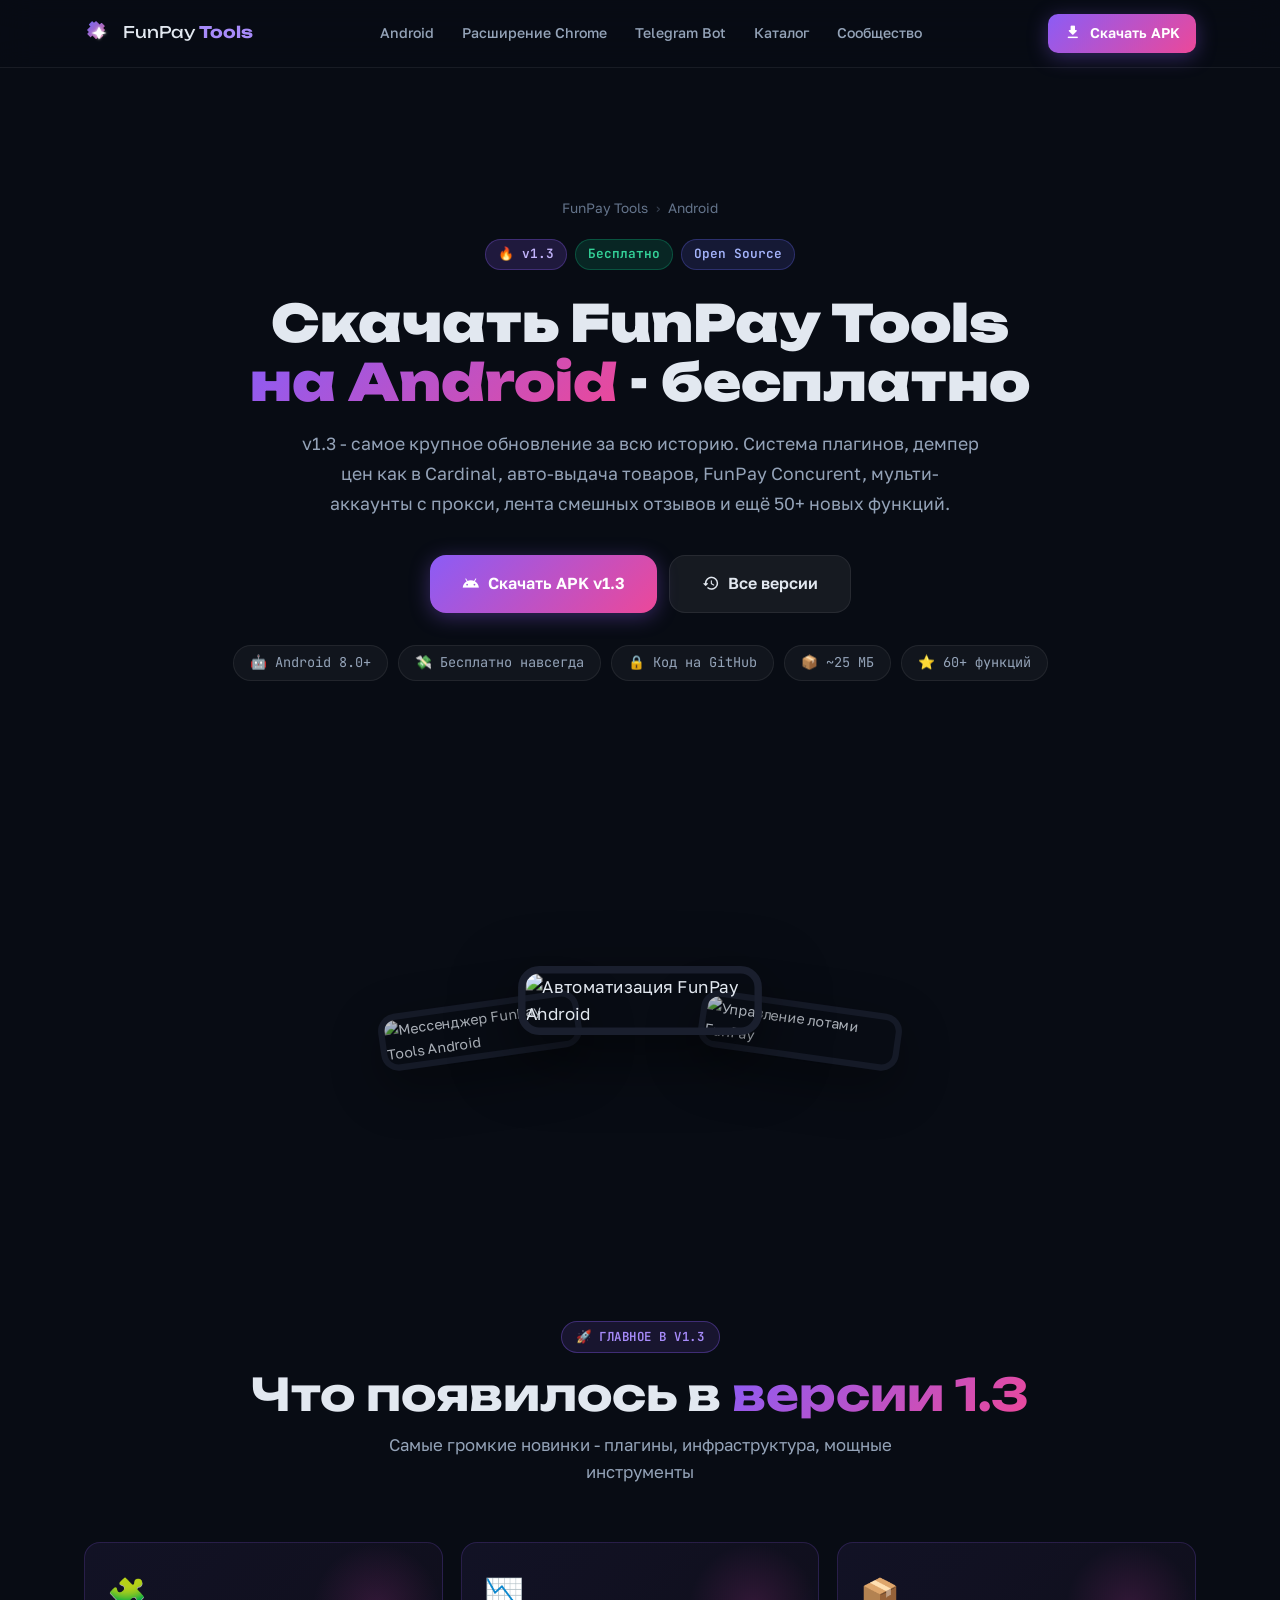
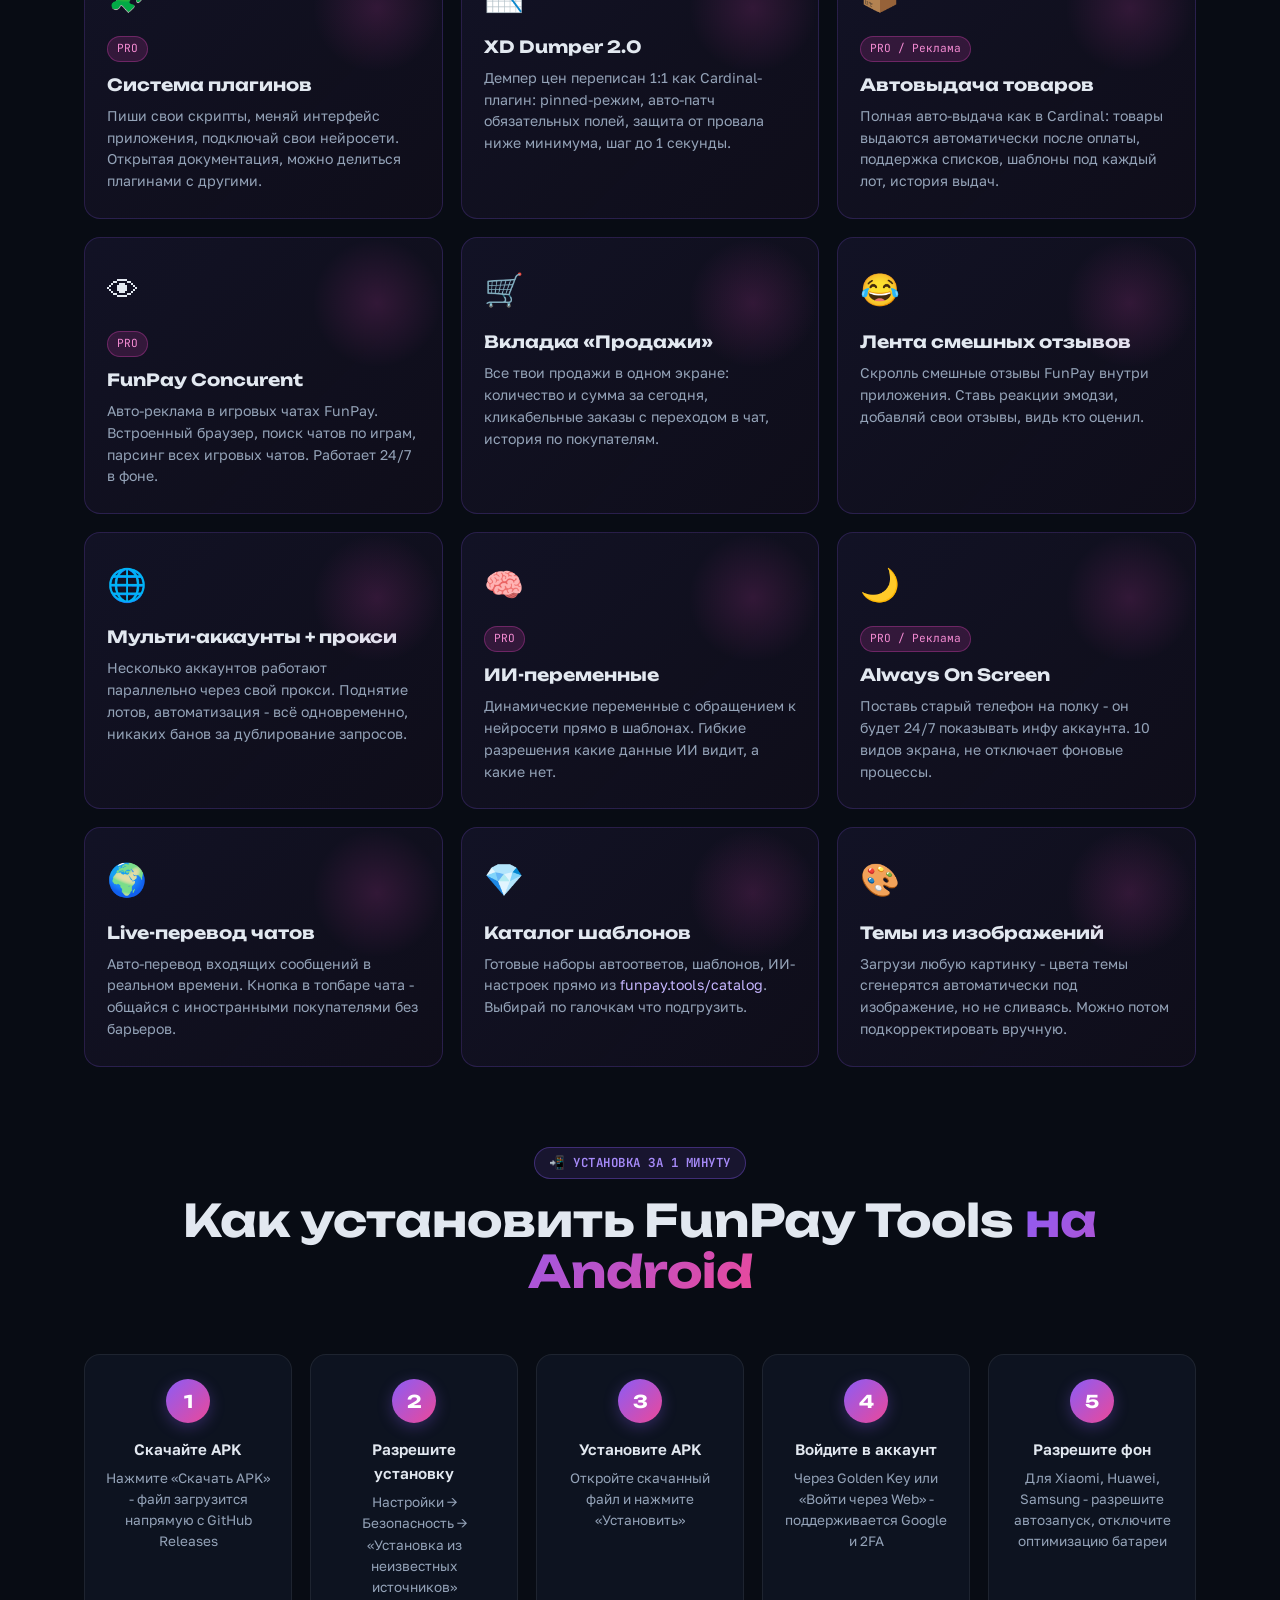
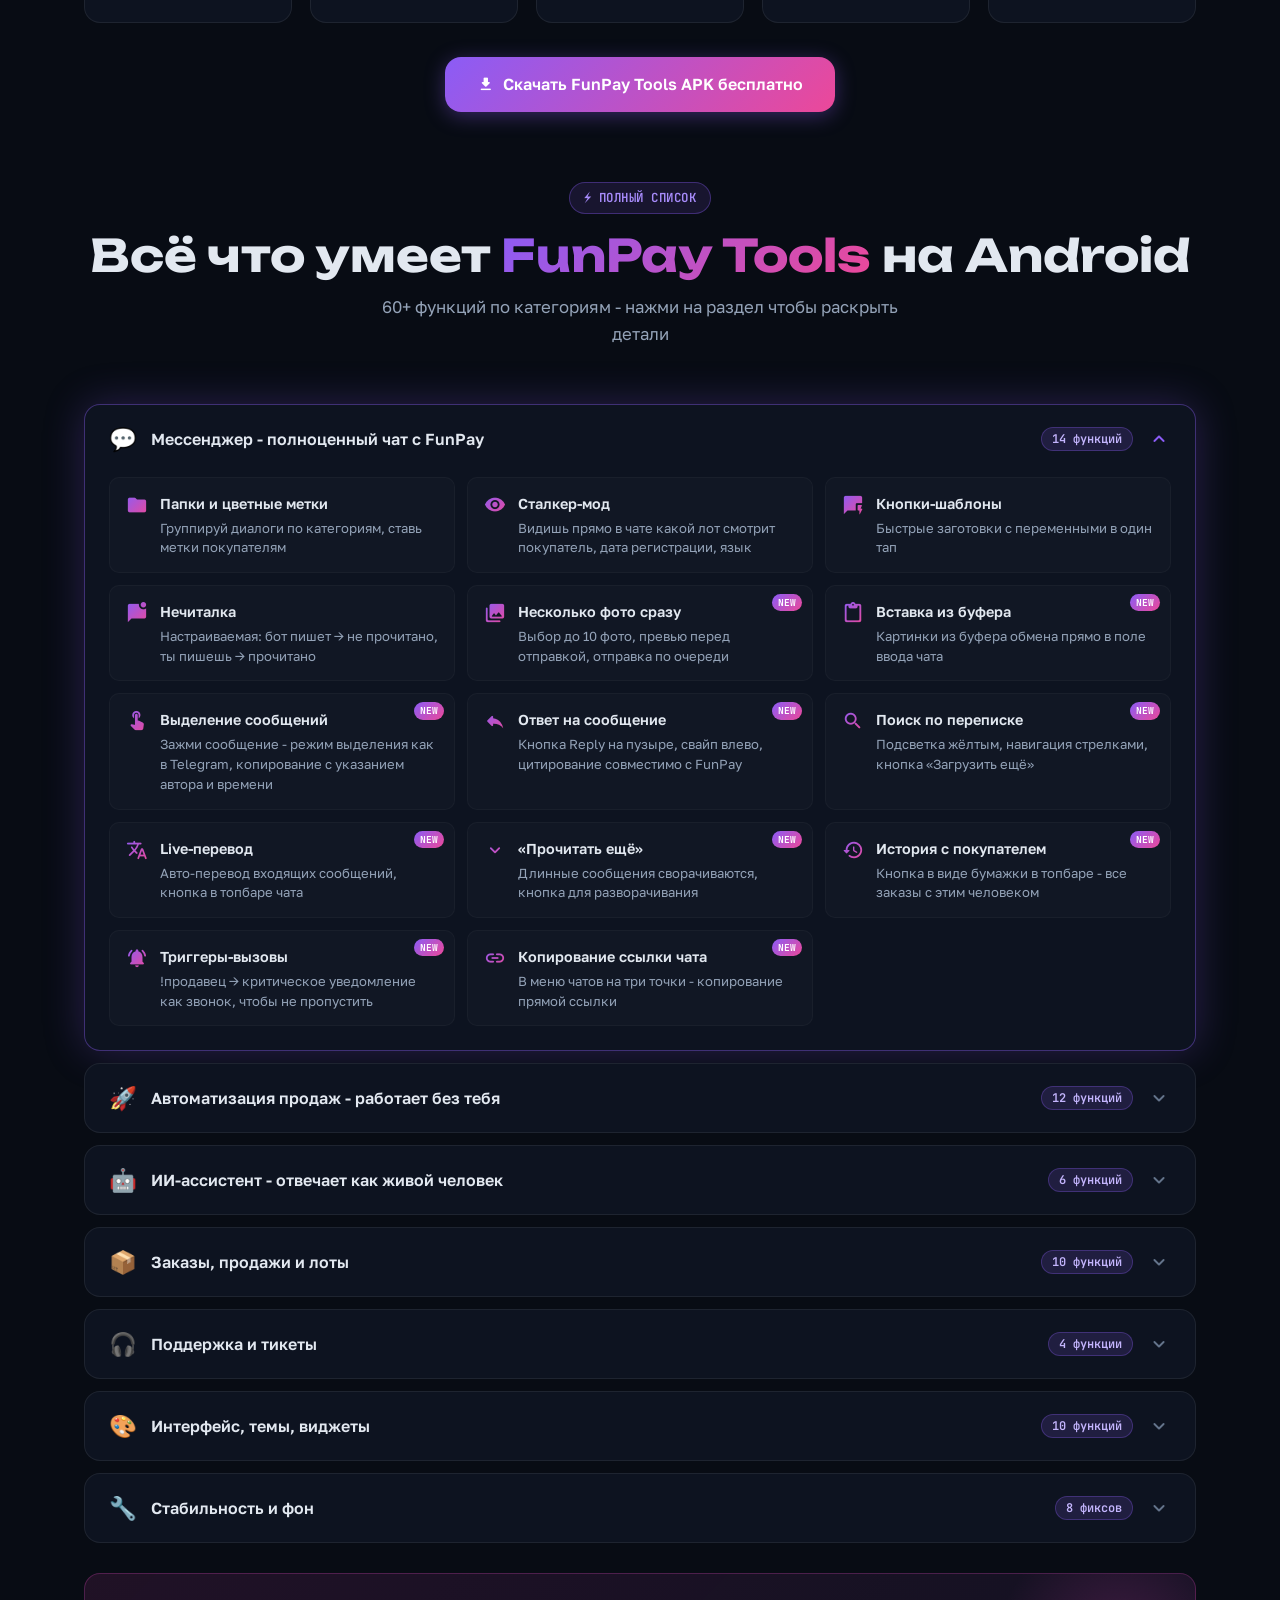
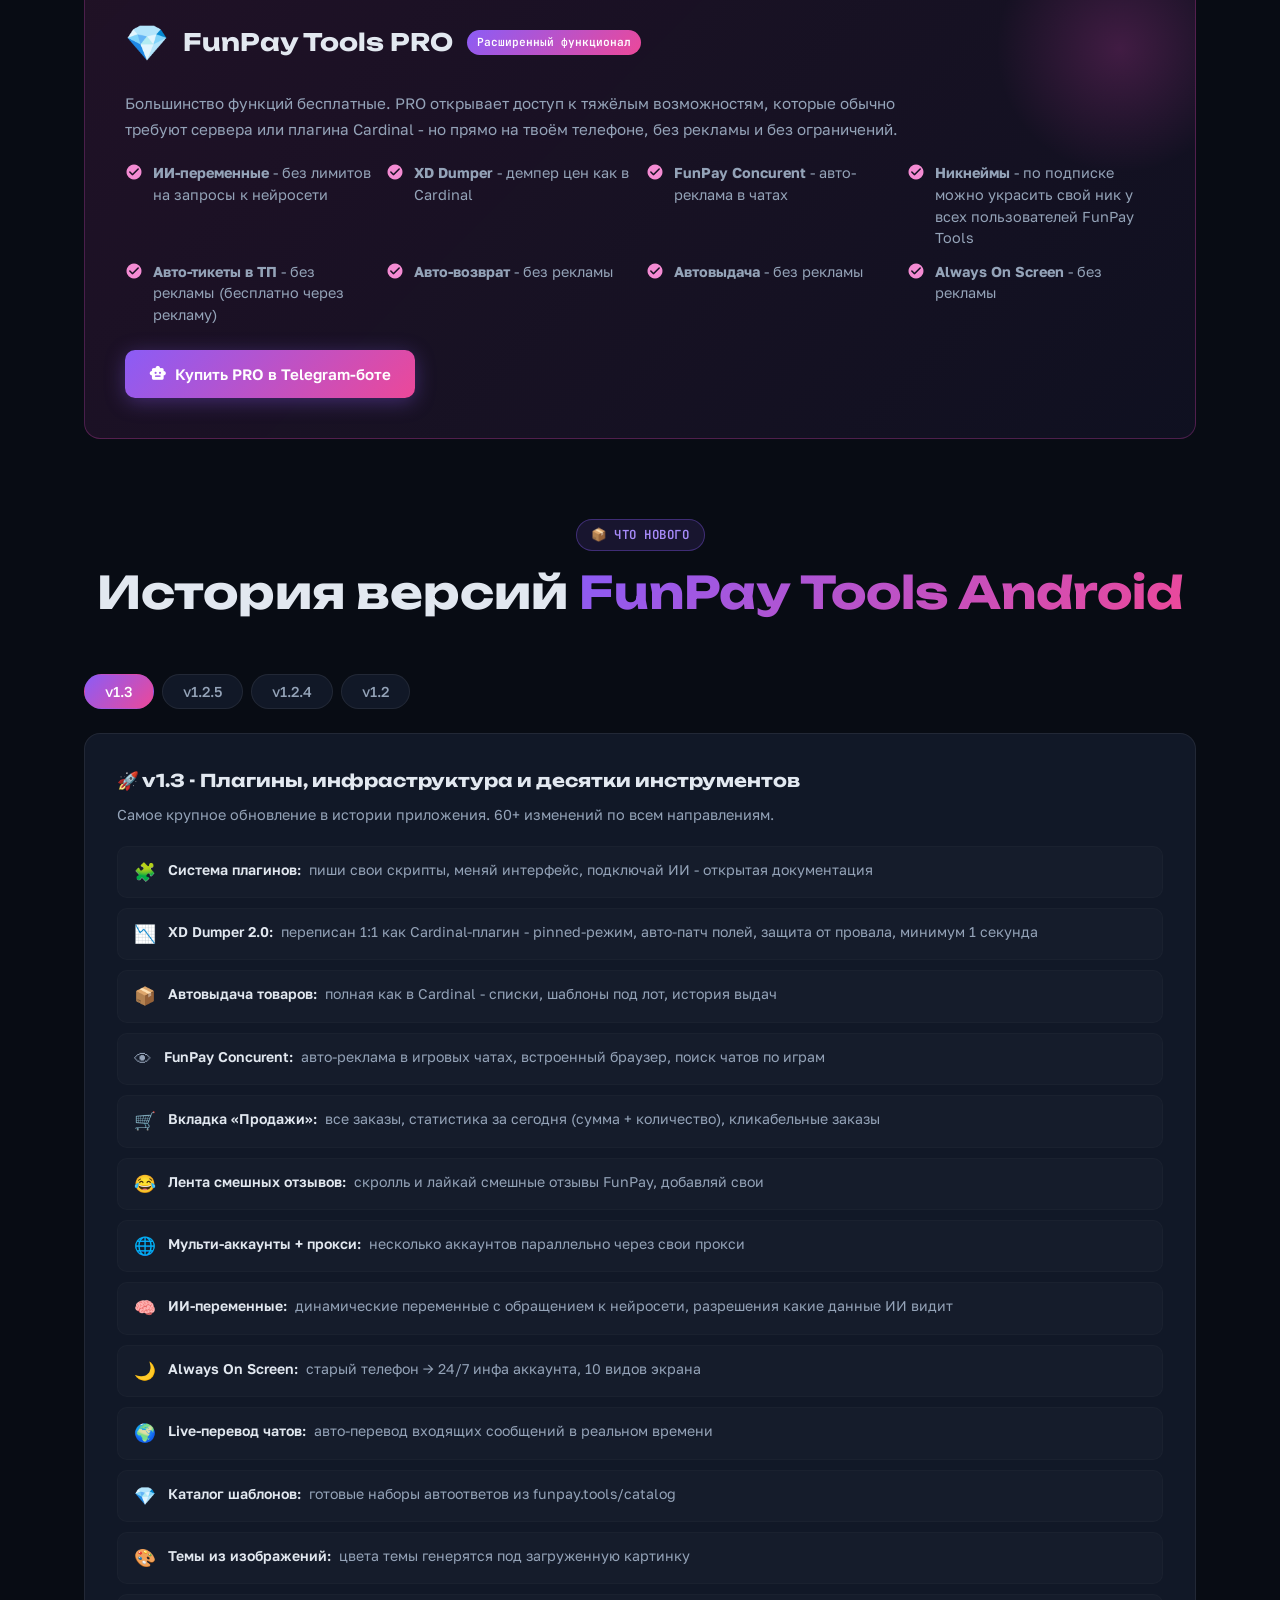
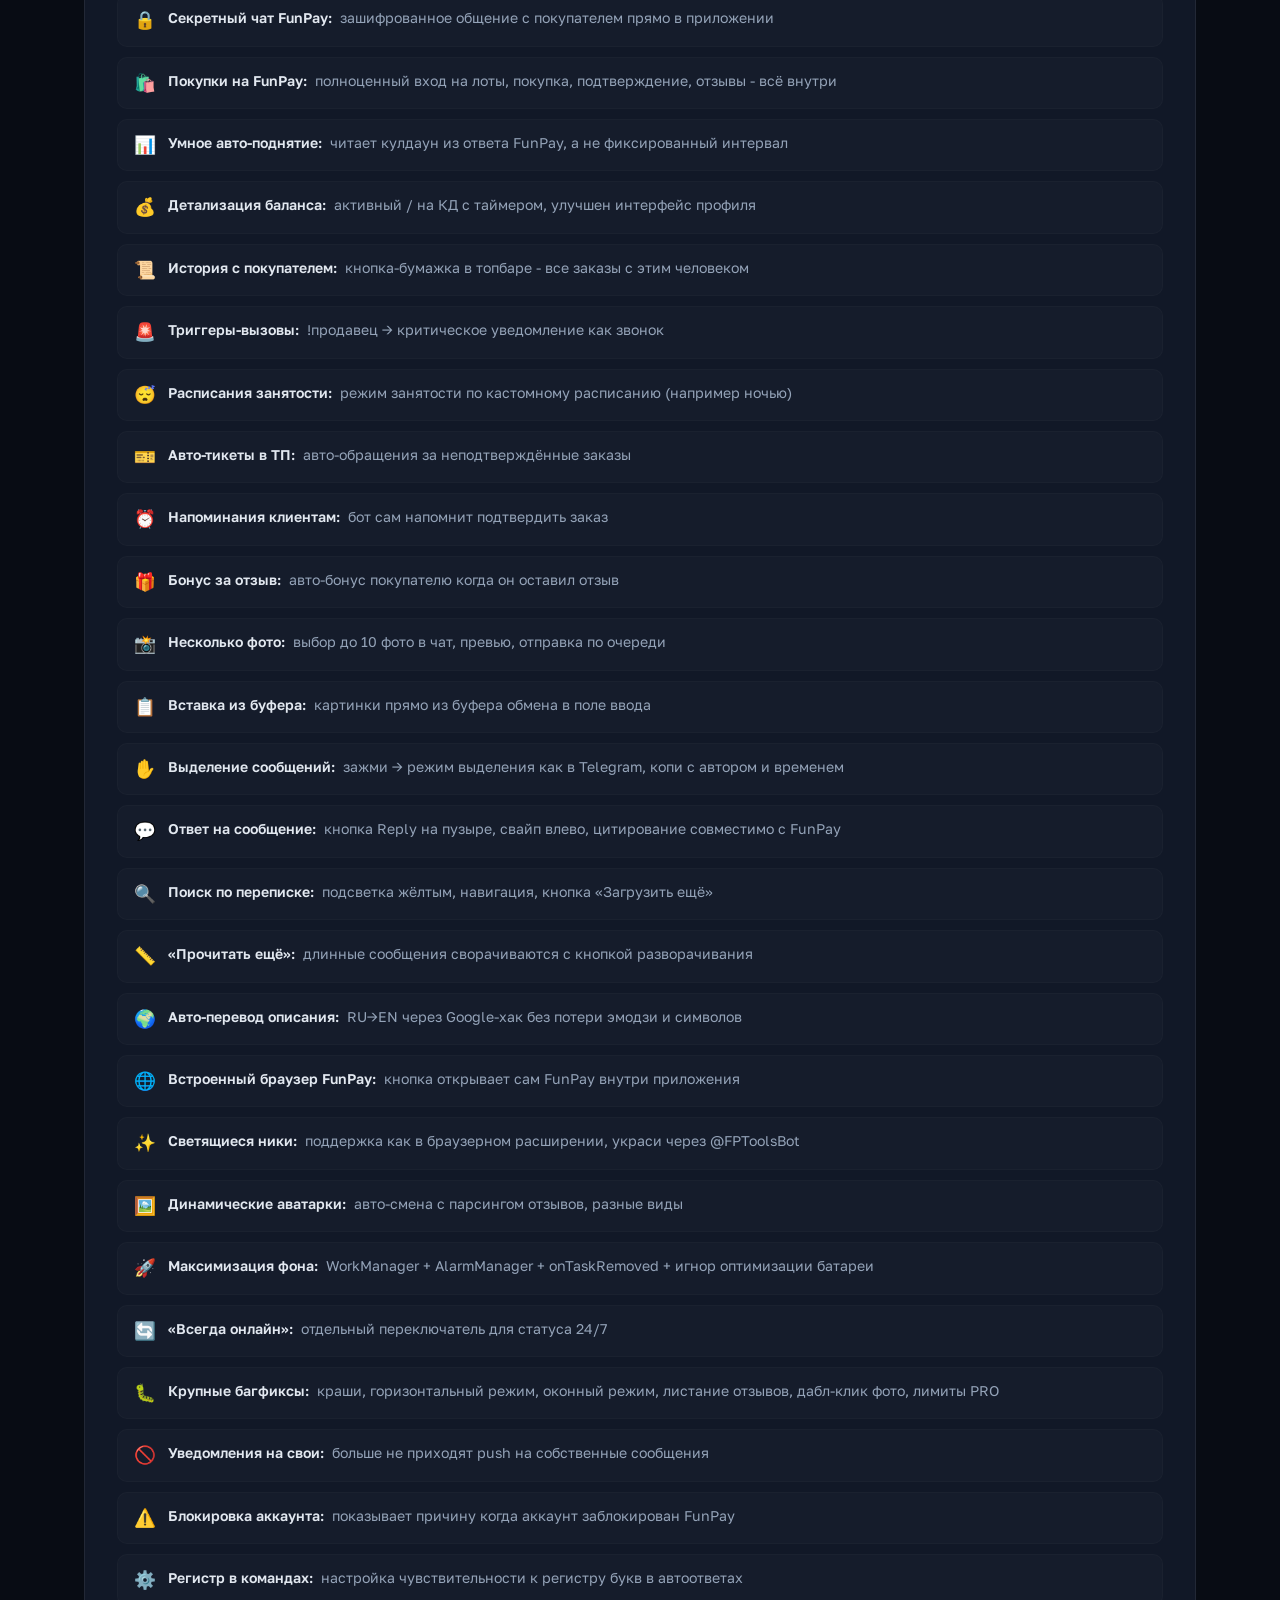
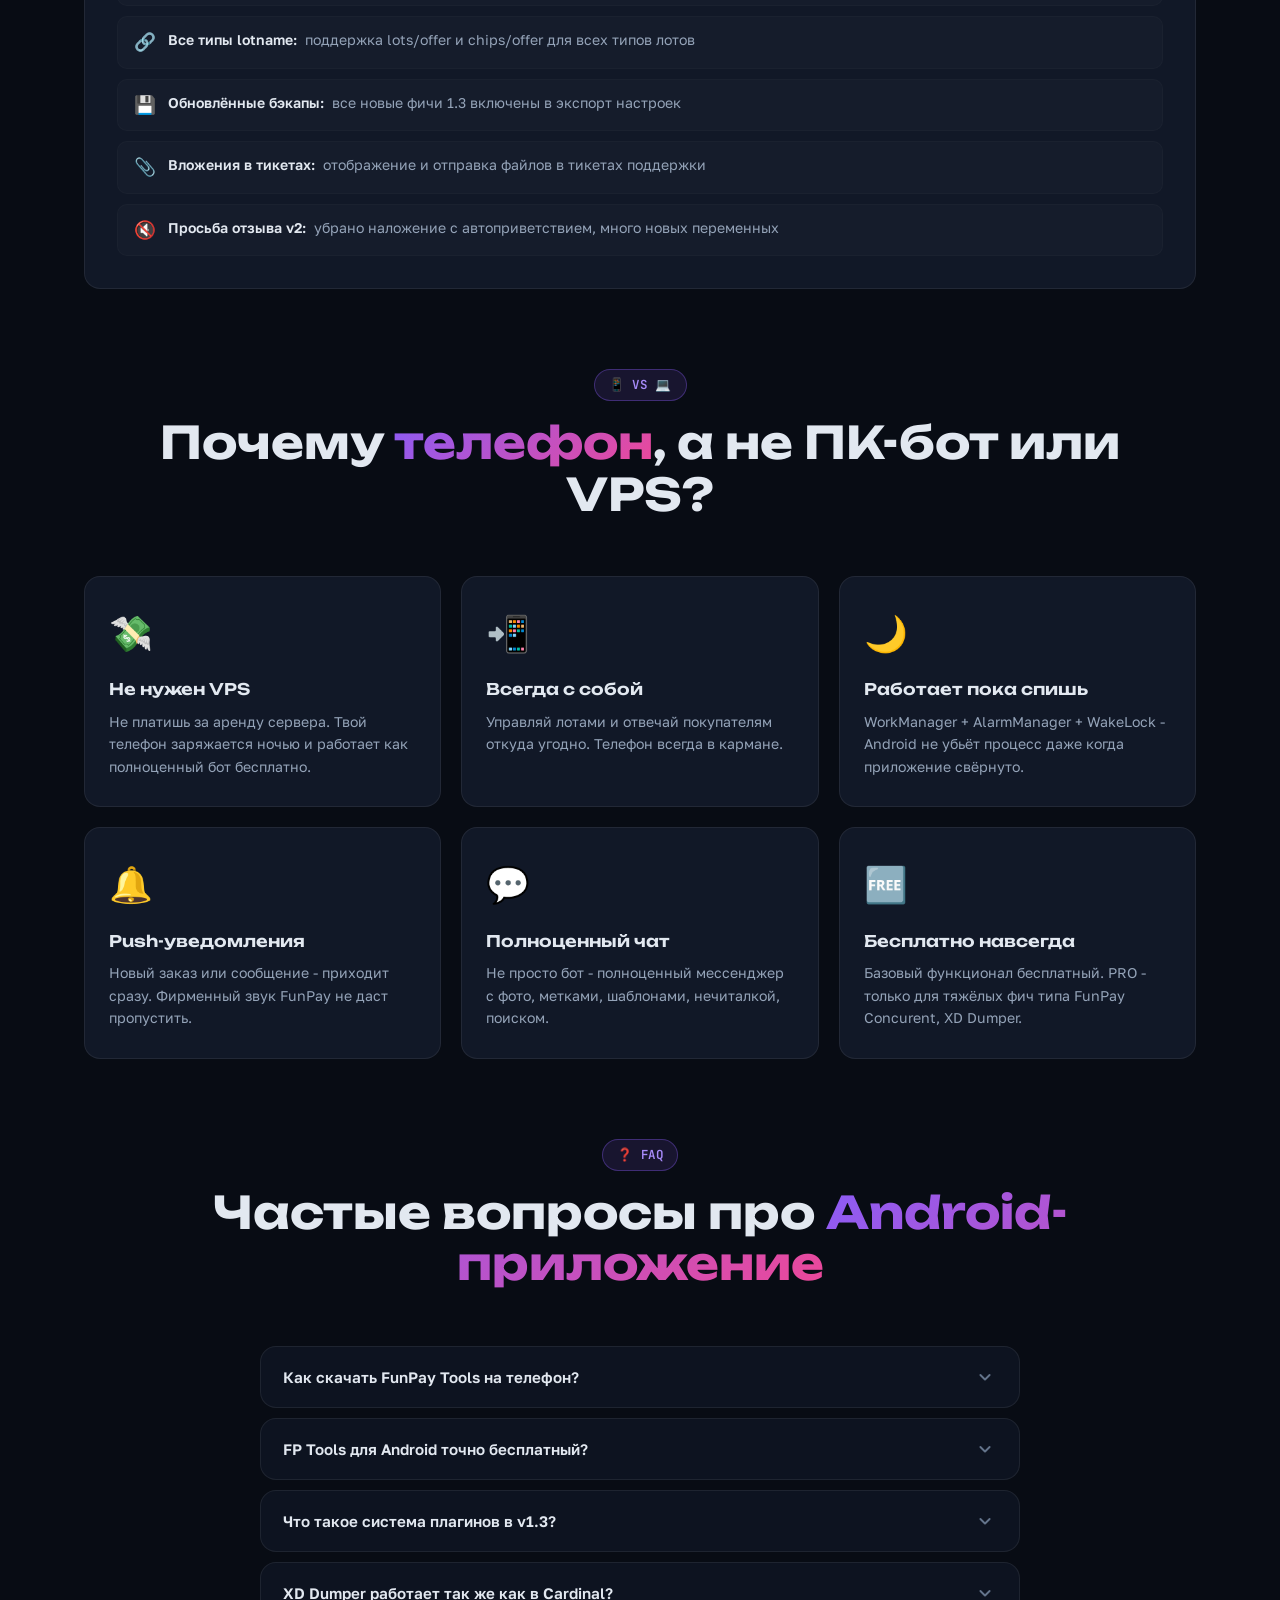
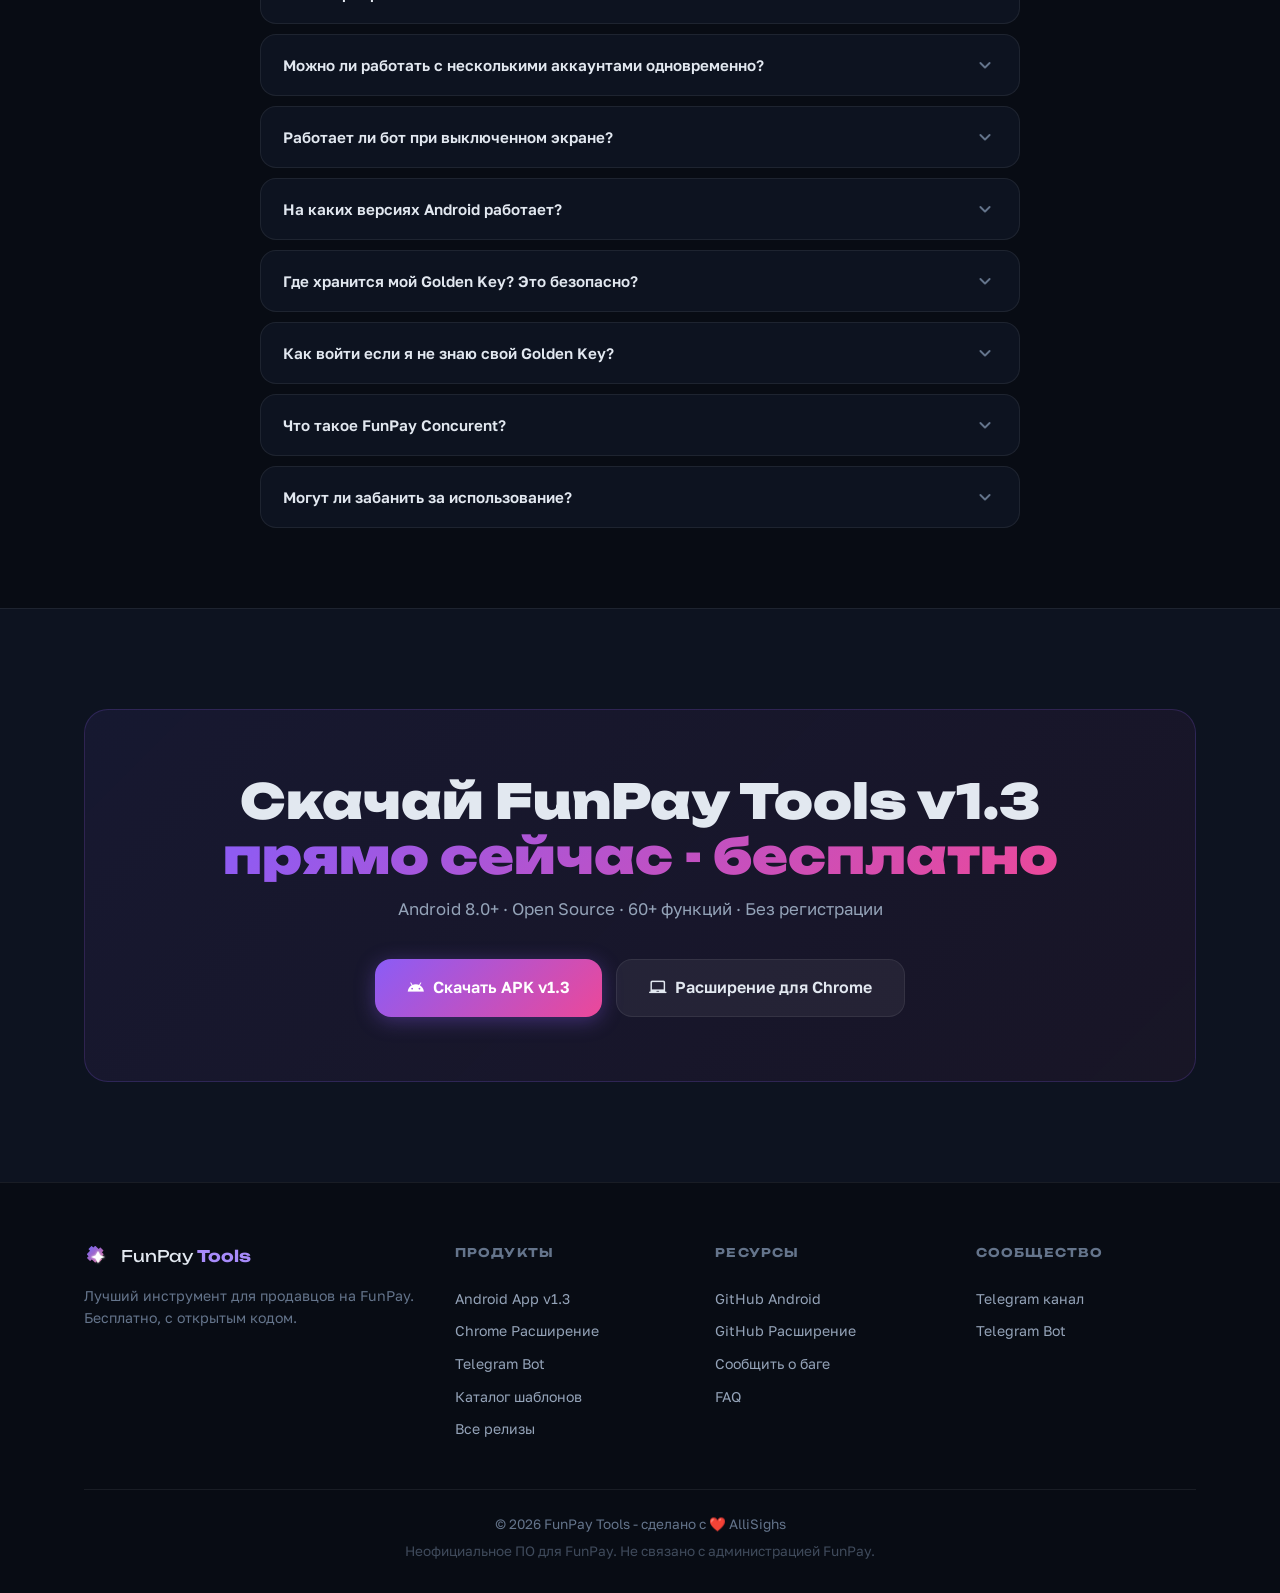
==== commit bd9a6420: "Update description for free features in index.html" ====
--- a/android/index.html
+++ b/android/index.html
@@ -552,7 +552,7 @@
                     <div class="why-card"><div class="why-icon">🌙</div><h3>Работает пока спишь</h3><p>WorkManager + AlarmManager + WakeLock - Android не убьёт процесс даже когда приложение свёрнуто.</p></div>
                     <div class="why-card"><div class="why-icon">🔔</div><h3>Push-уведомления</h3><p>Новый заказ или сообщение - приходит сразу. Фирменный звук FunPay не даст пропустить.</p></div>
                     <div class="why-card"><div class="why-icon">💬</div><h3>Полноценный чат</h3><p>Не просто бот - полноценный мессенджер с фото, метками, шаблонами, нечиталкой, поиском.</p></div>
-                    <div class="why-card"><div class="why-icon">🆓</div><h3>Бесплатно навсегда</h3><p>Базовый функционал бесплатный. PRO - только для тяжёлых фич типа Concurent и плагинов.</p></div>
+                    <div class="why-card"><div class="why-icon">🆓</div><h3>Бесплатно навсегда</h3><p>Базовый функционал бесплатный. PRO - только для тяжёлых фич типа FunPay Concurent, XD Dumper.</p></div>
                 </div>
             </div>
         </section>
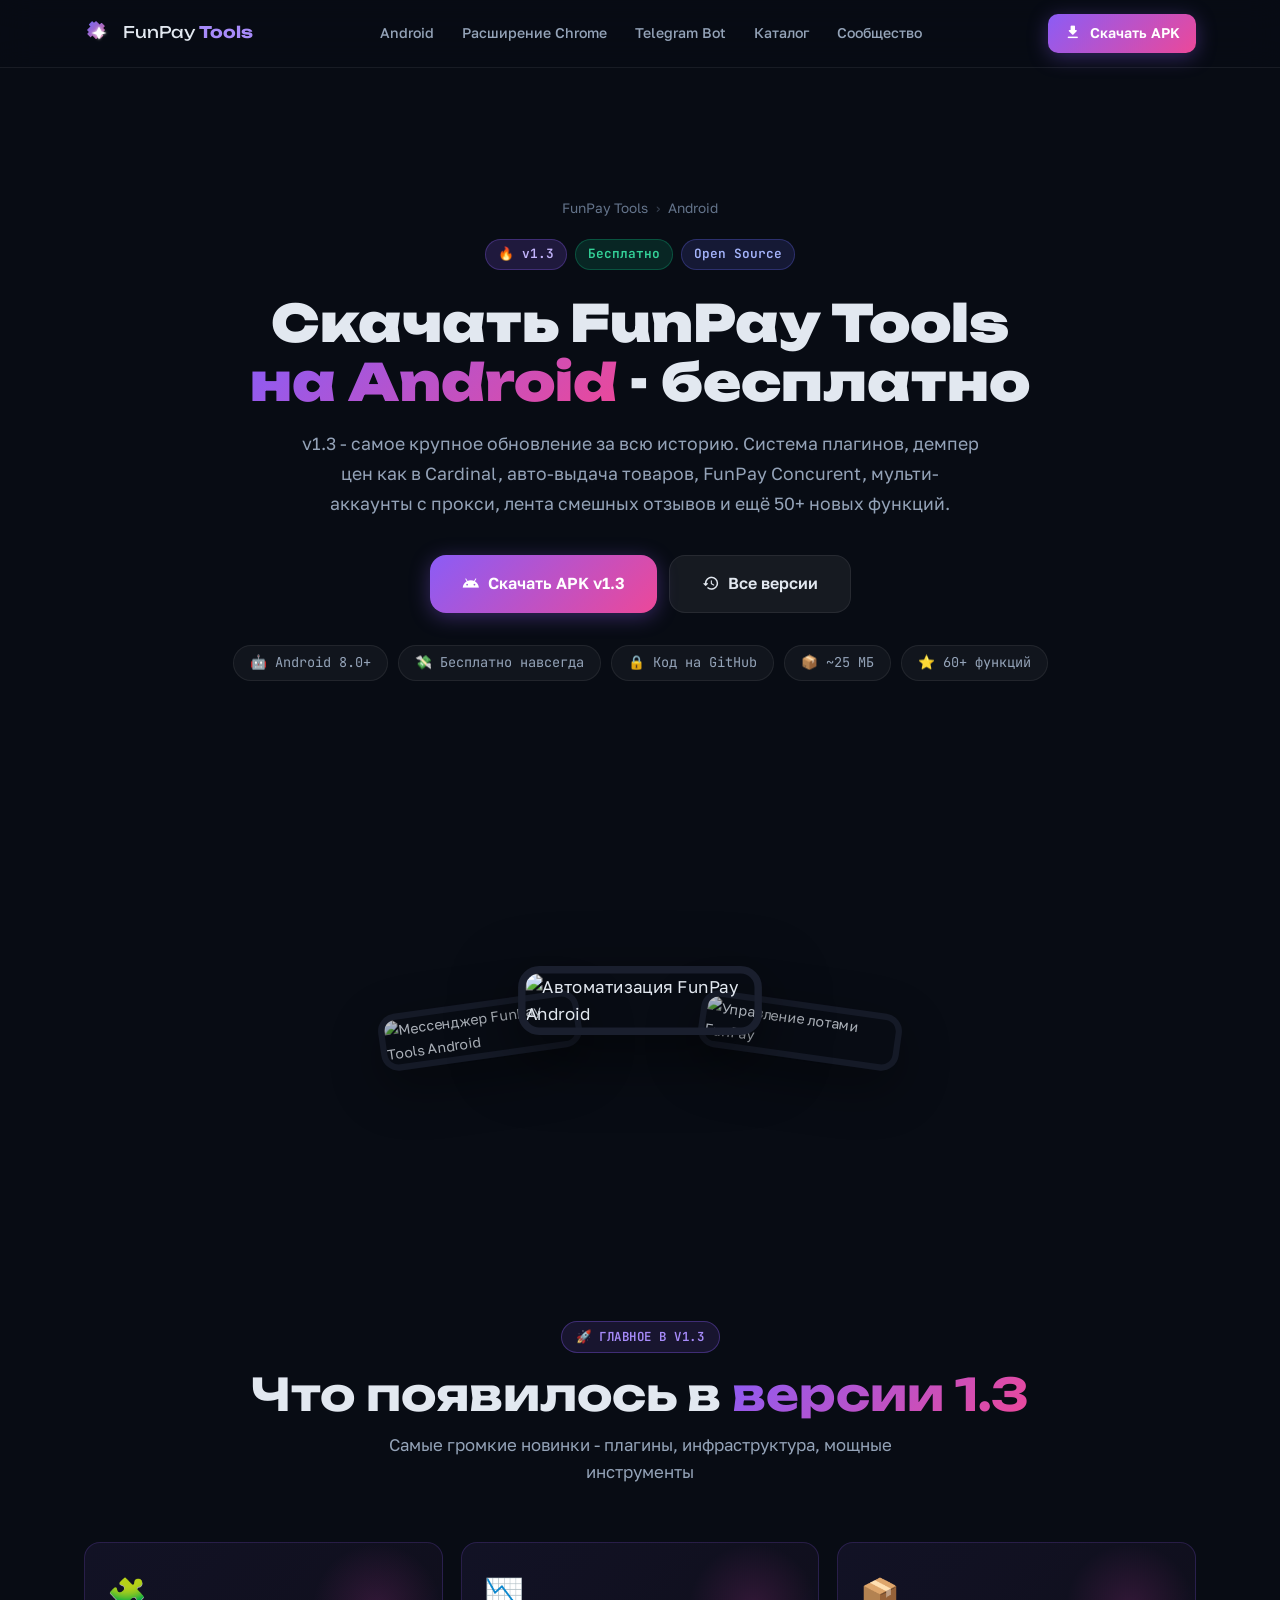
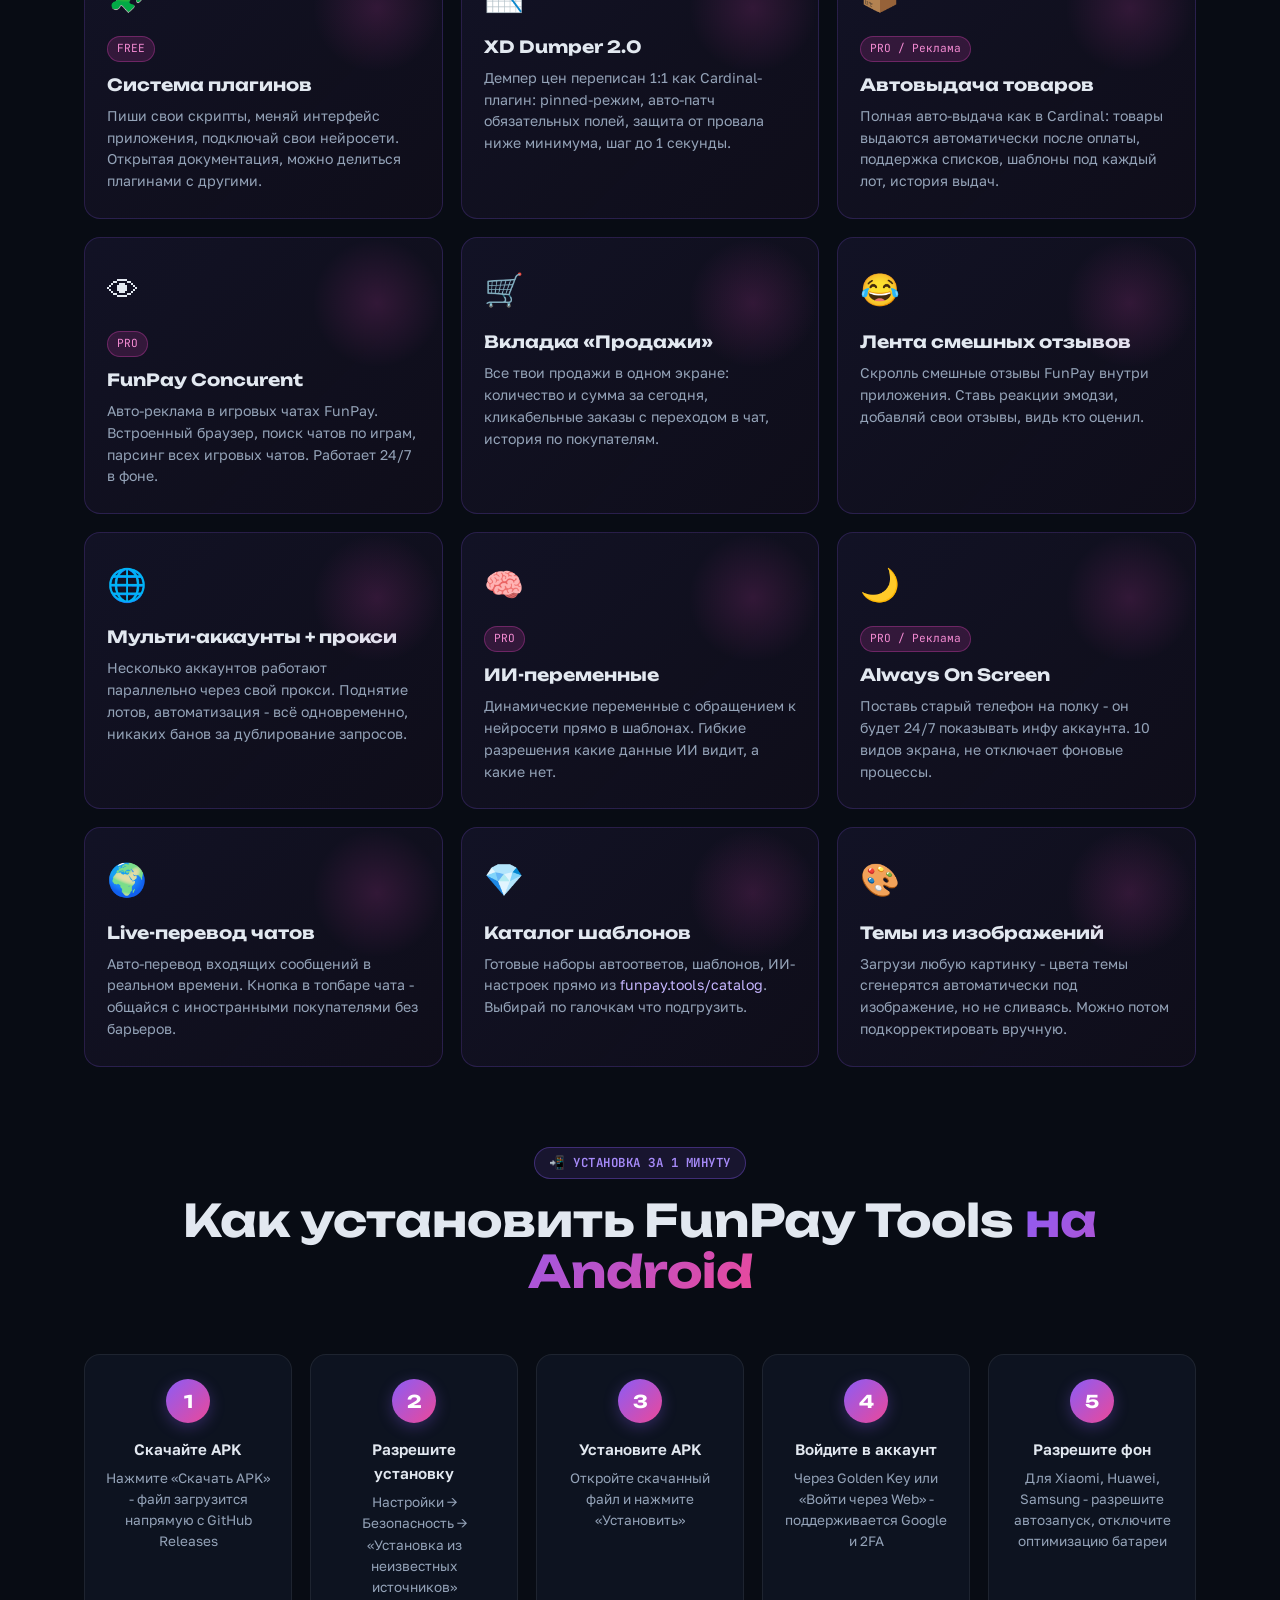
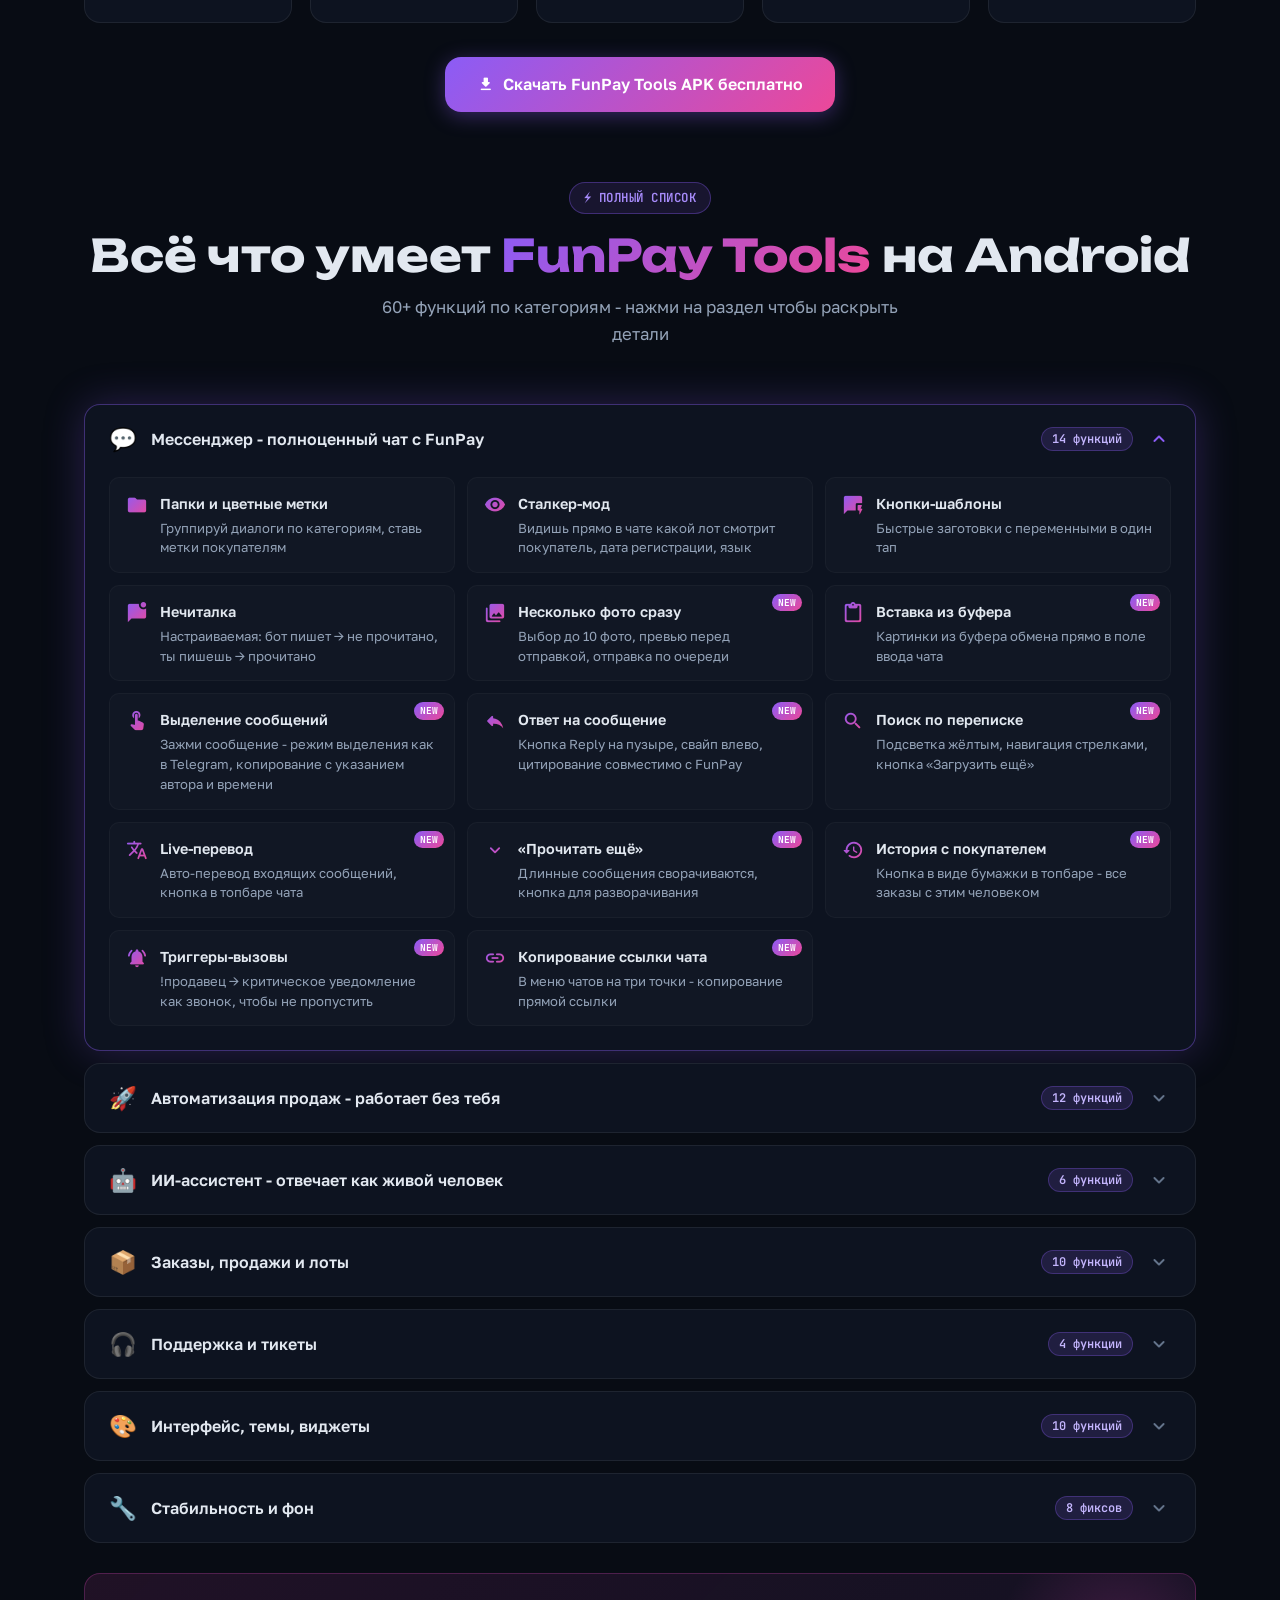
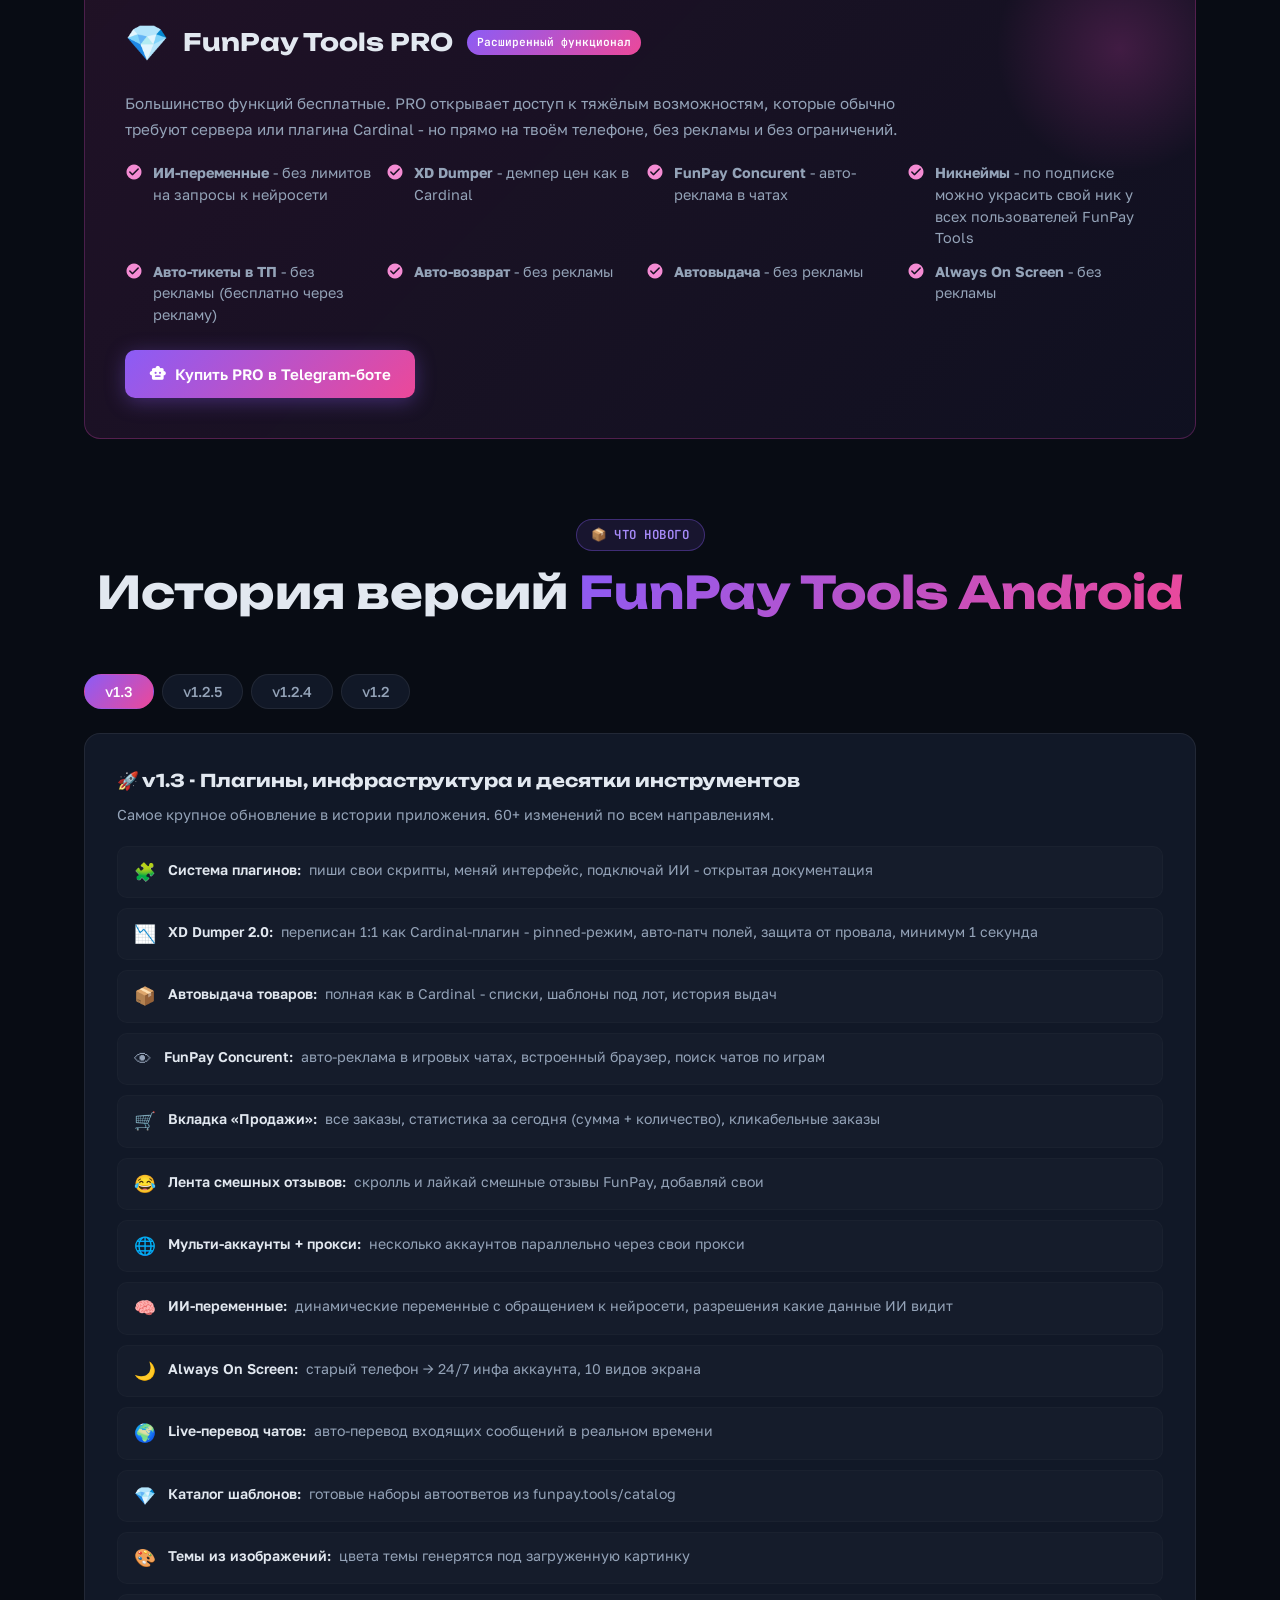
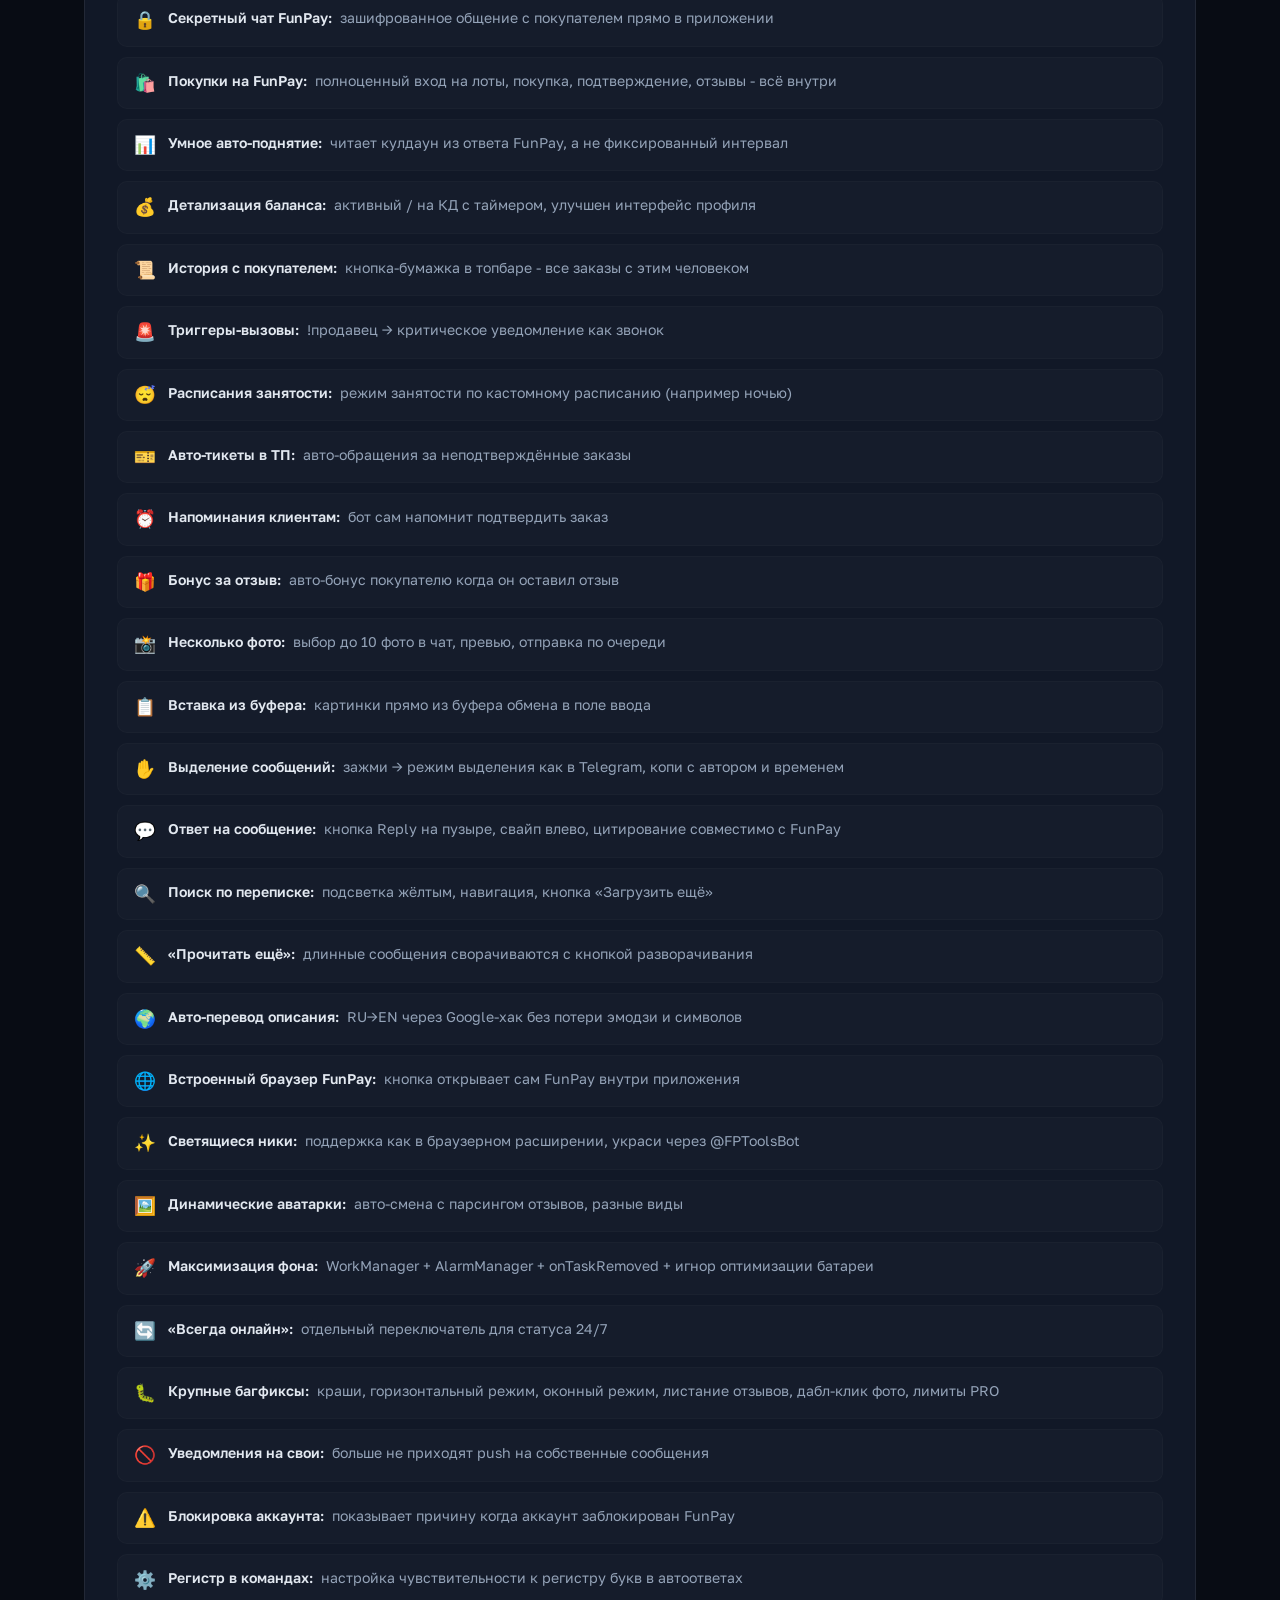
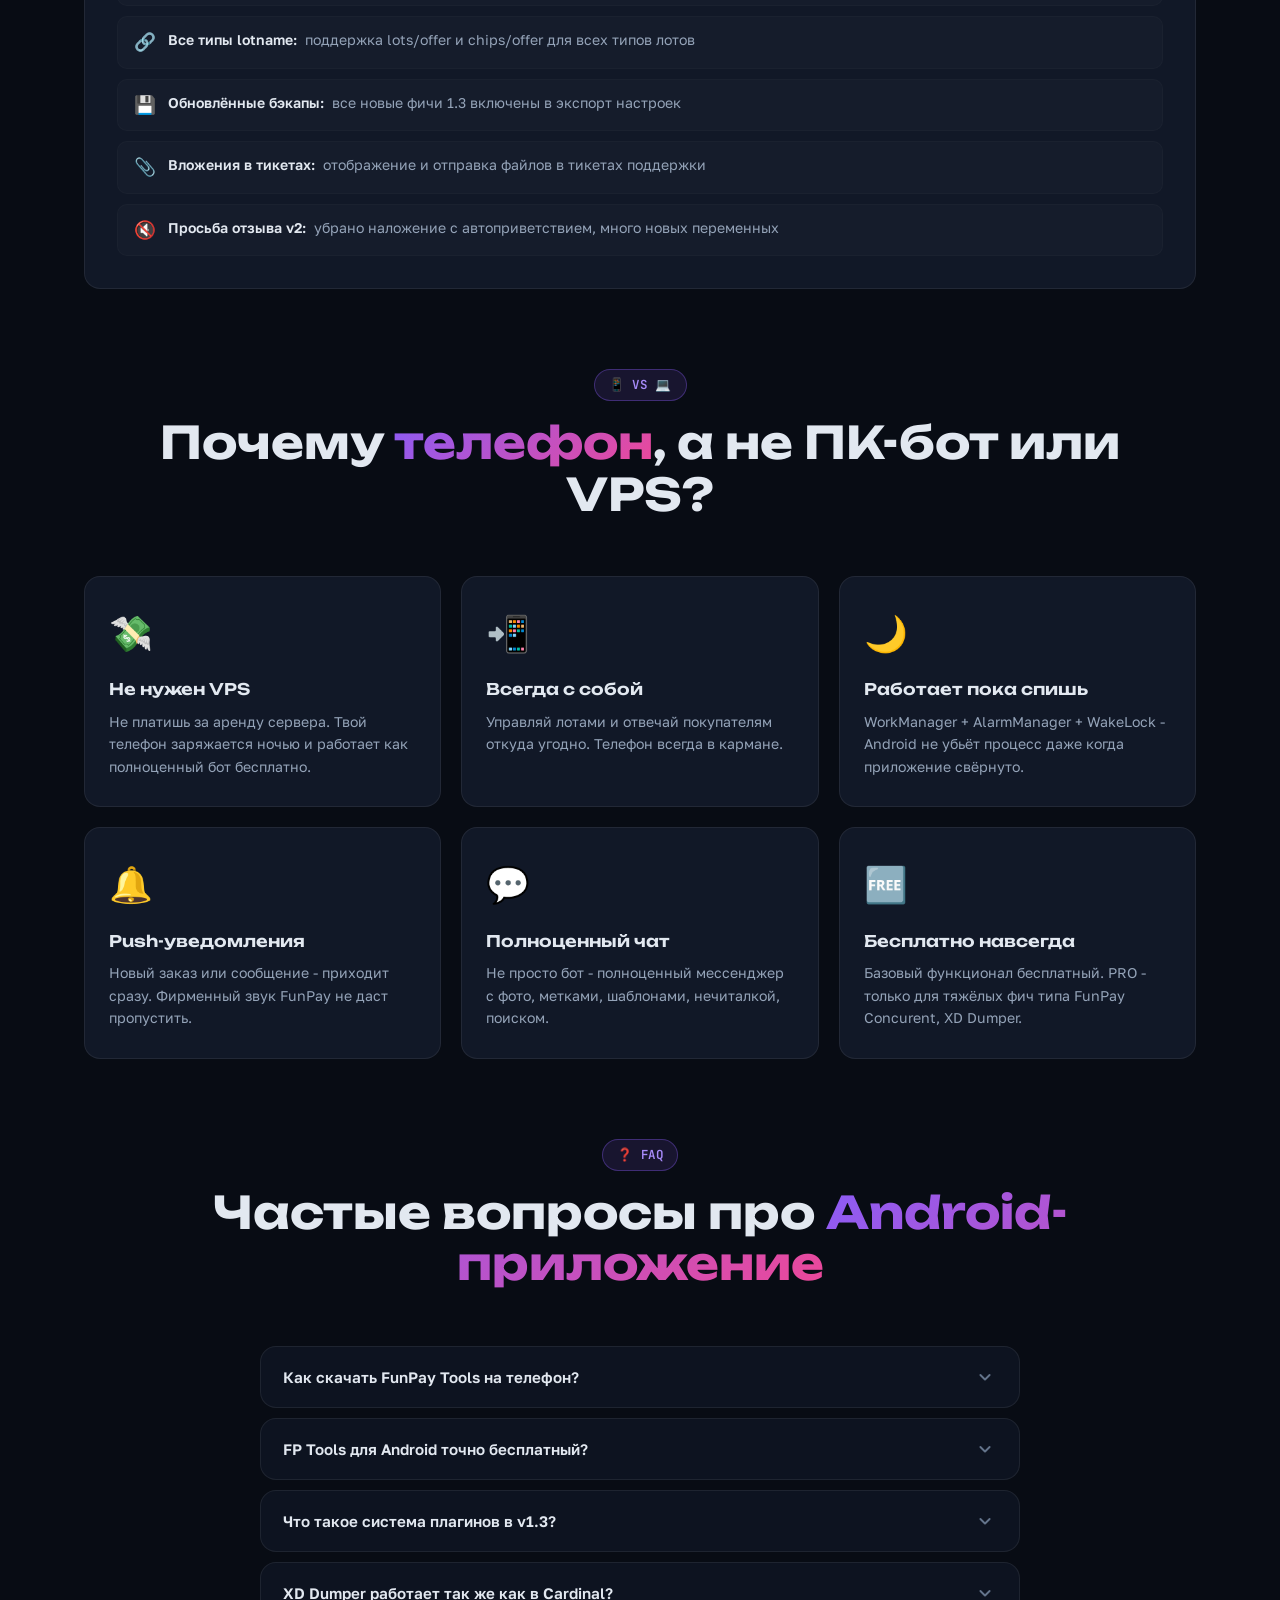
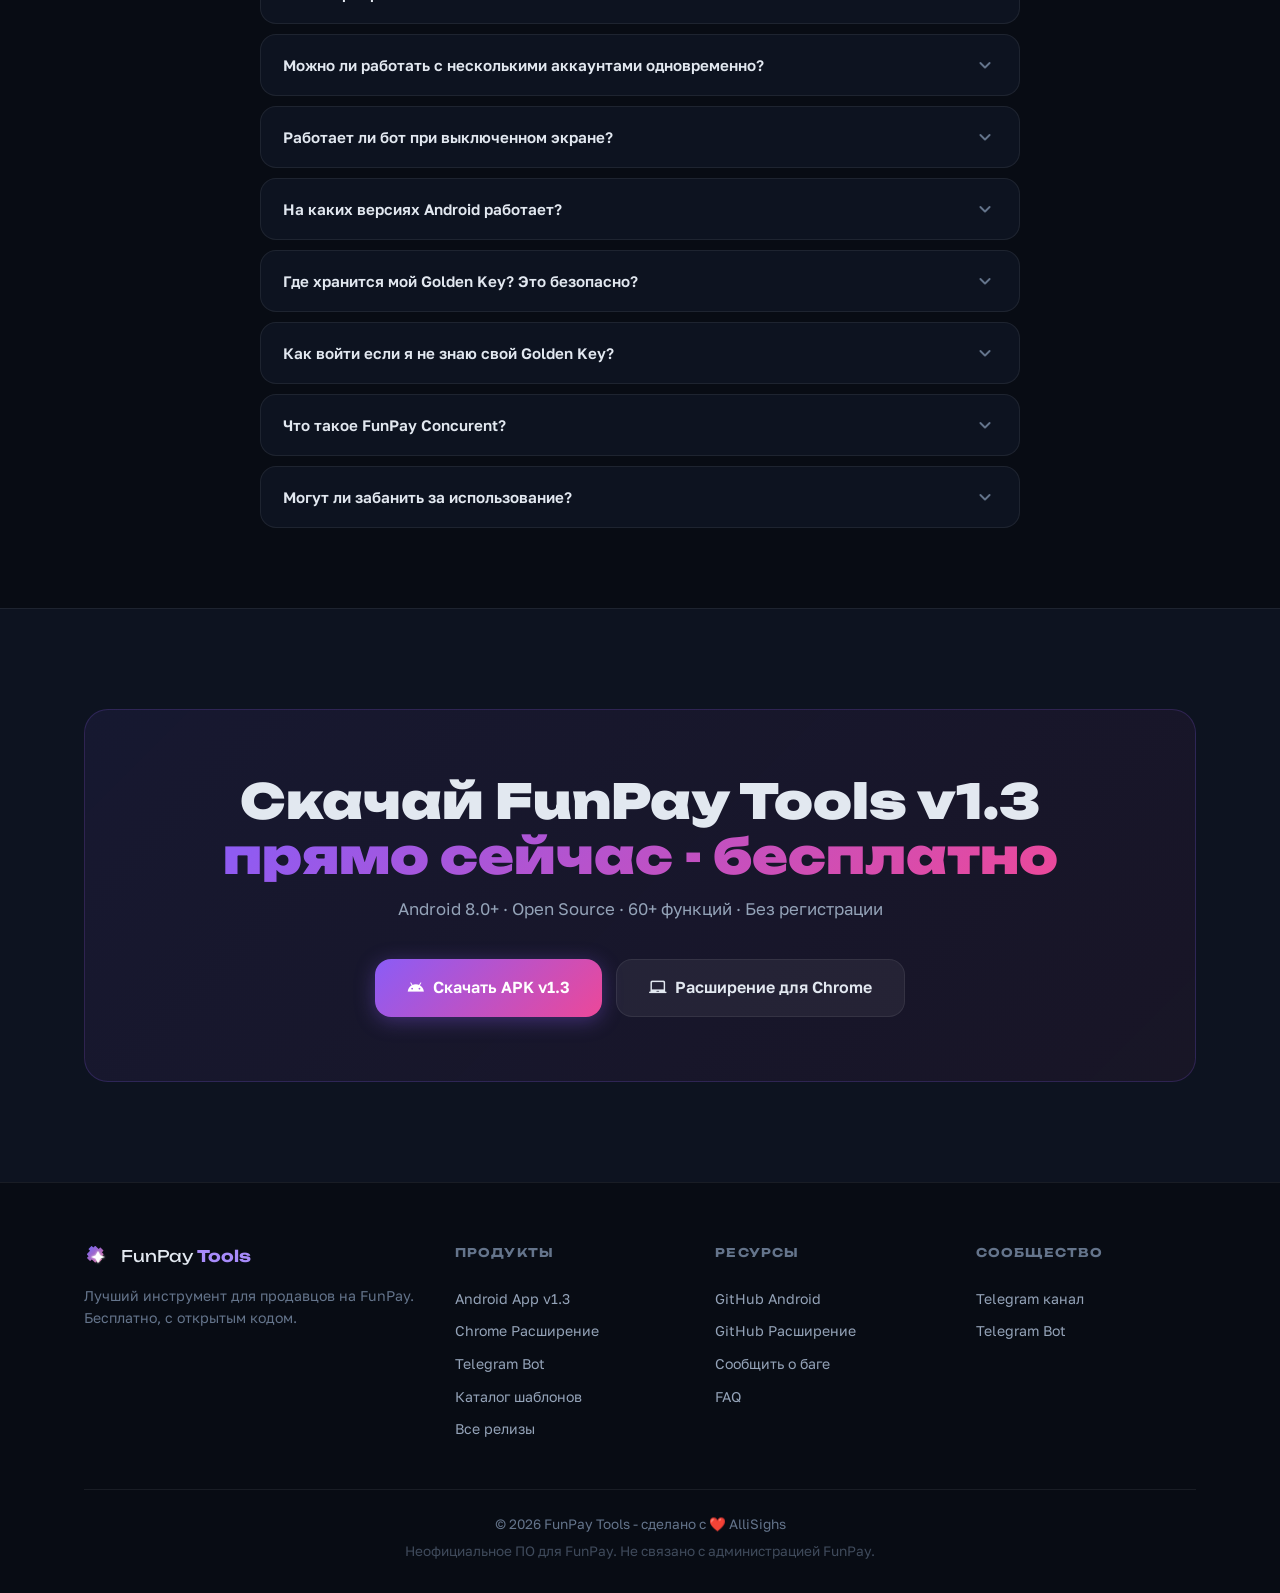
==== commit fbe581eb: "Change killer-tag from 'PRO' to 'FREE'" ====
--- a/android/index.html
+++ b/android/index.html
@@ -198,7 +198,7 @@
                 <div class="killer-grid reveal">
                     <div class="killer-card">
                         <div class="killer-icon">🧩</div>
-                        <span class="killer-tag">PRO</span>
+                        <span class="killer-tag">FREE</span>
                         <h3>Система плагинов</h3>
                         <p>Пиши свои скрипты, меняй интерфейс приложения, подключай свои нейросети. Открытая документация, можно делиться плагинами с другими.</p>
                     </div>
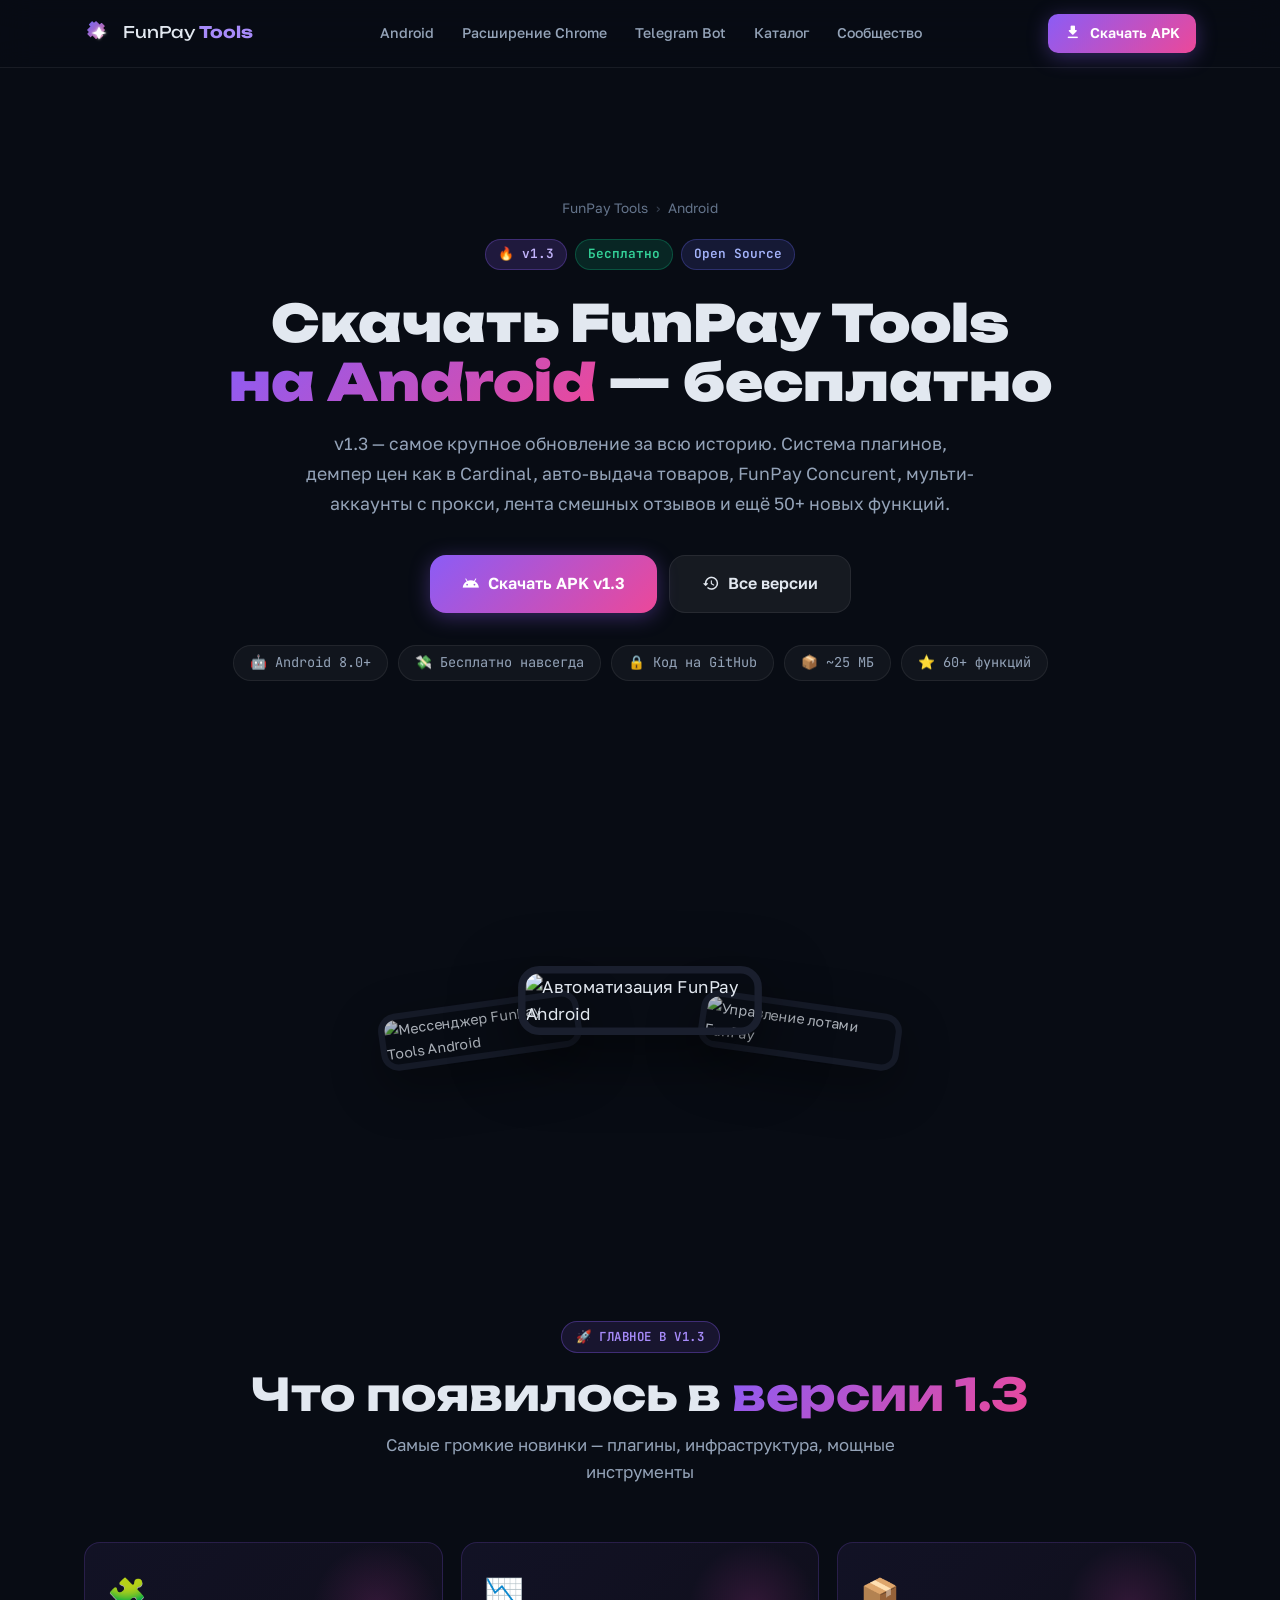
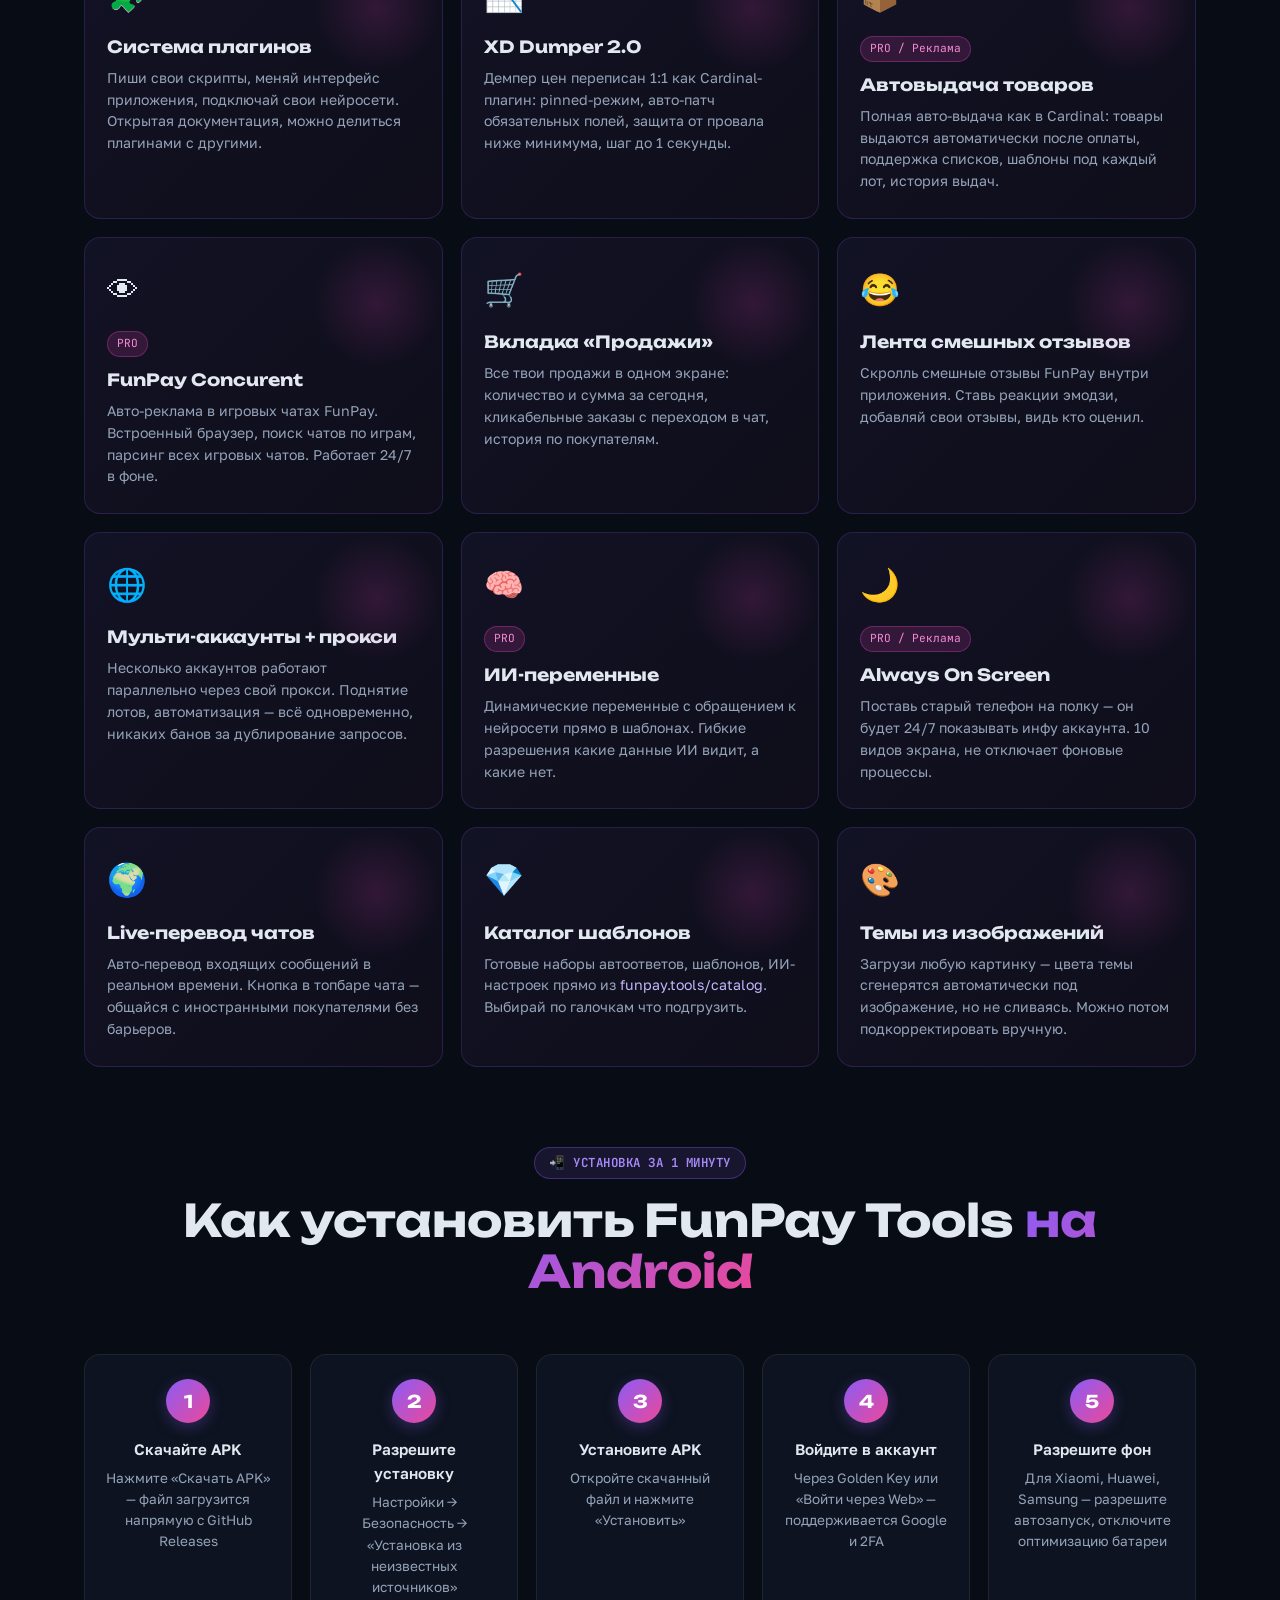
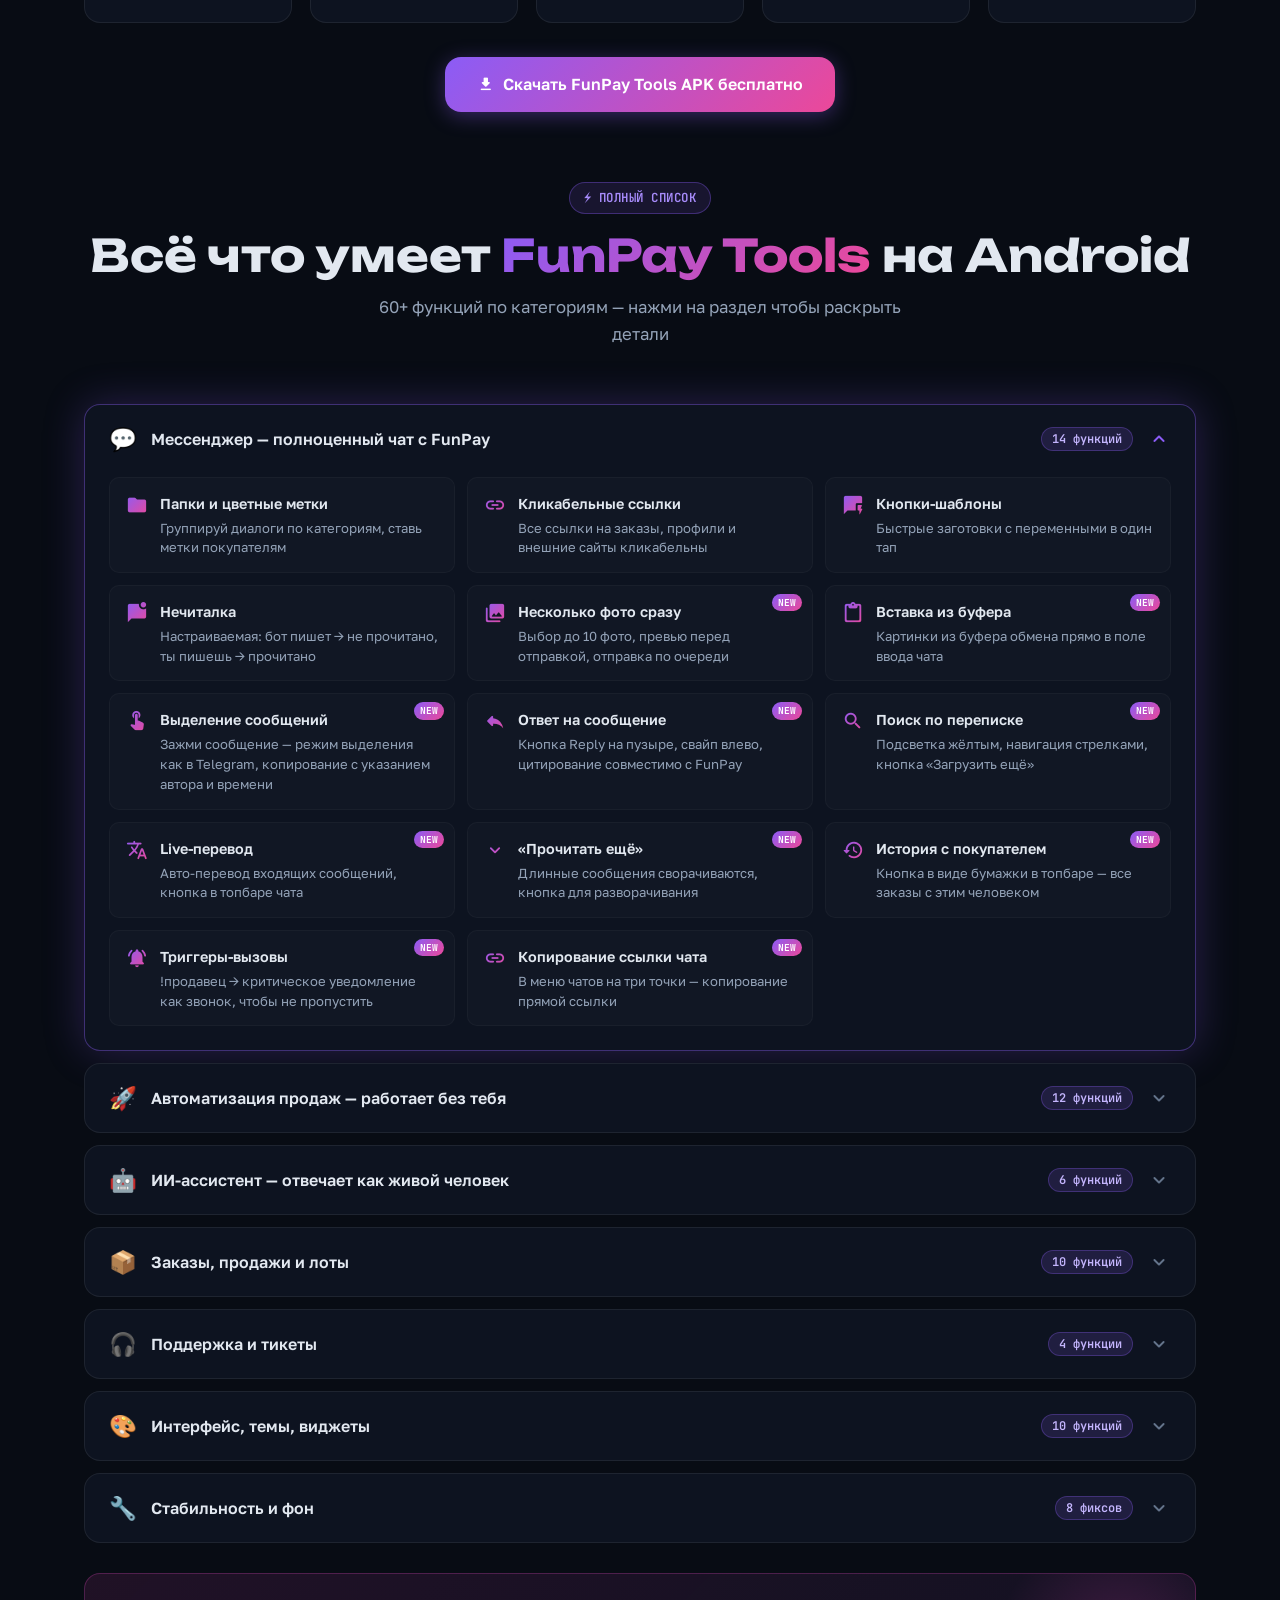
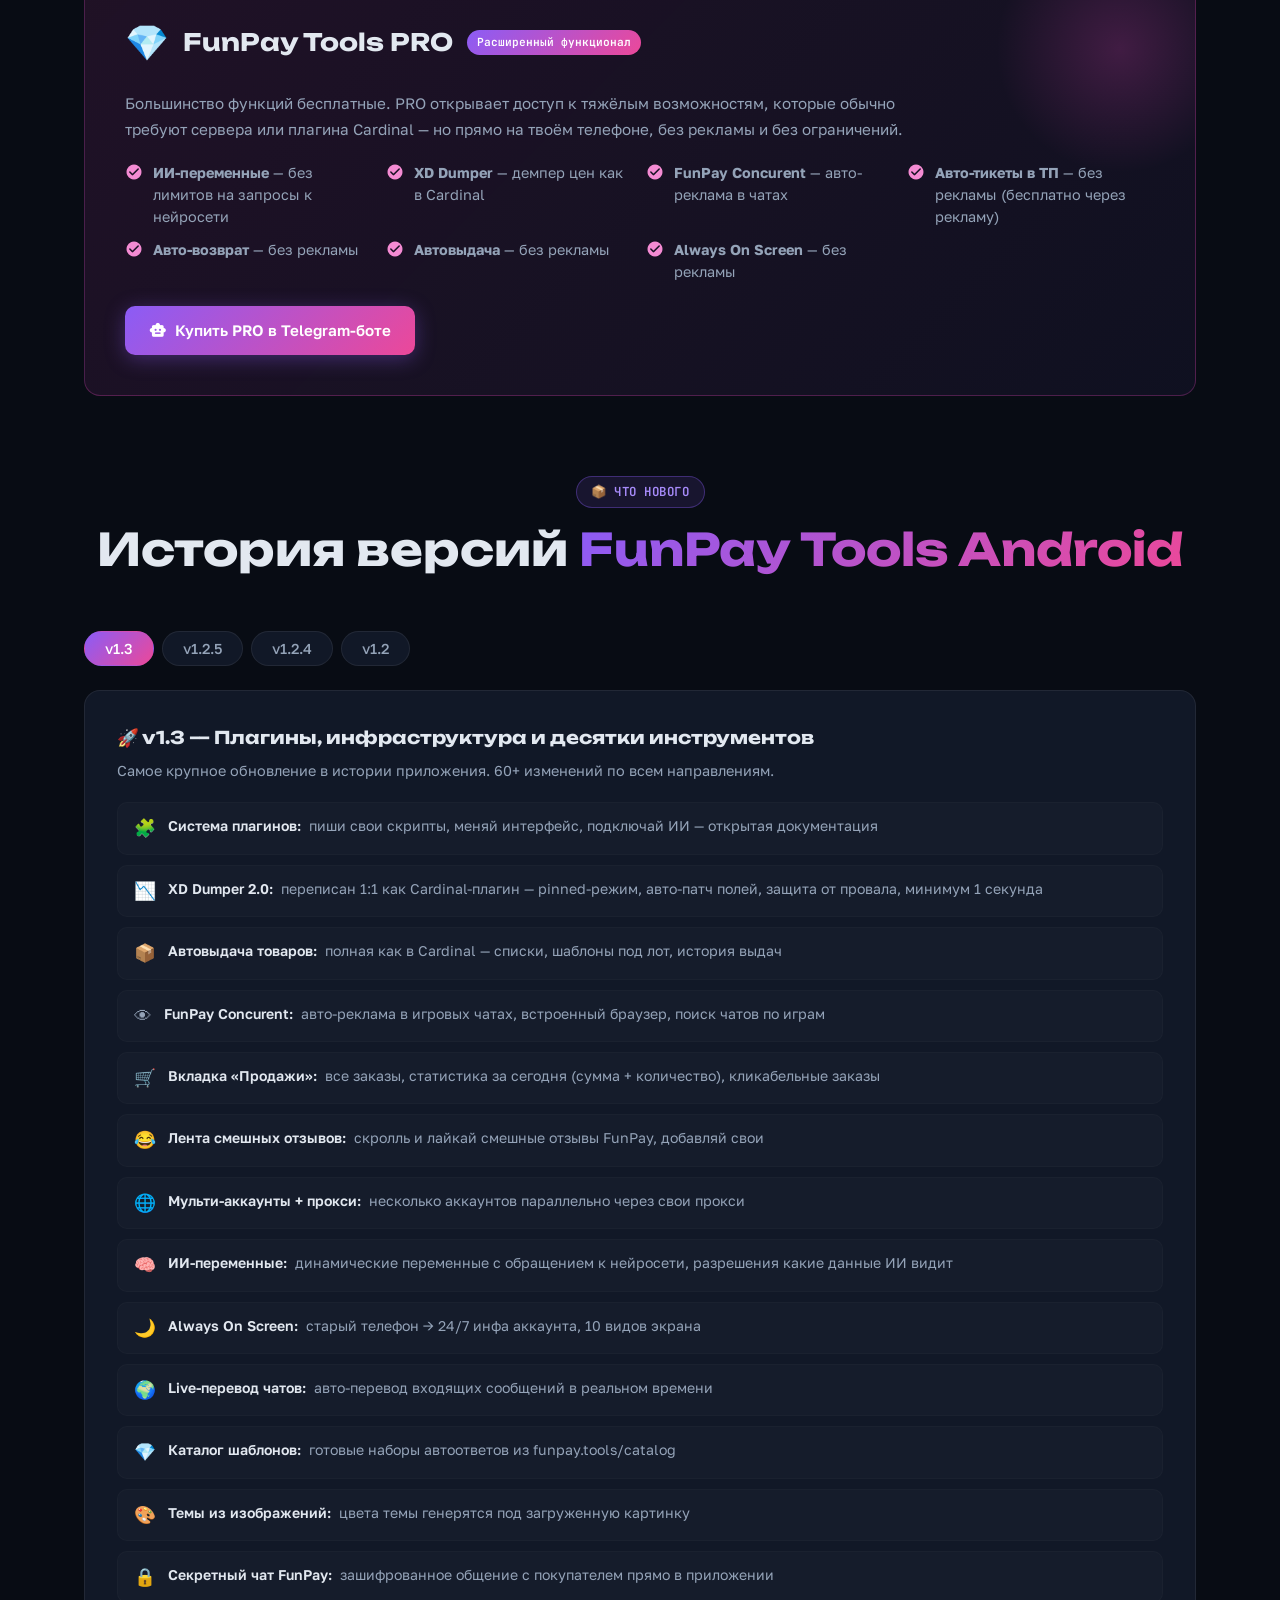
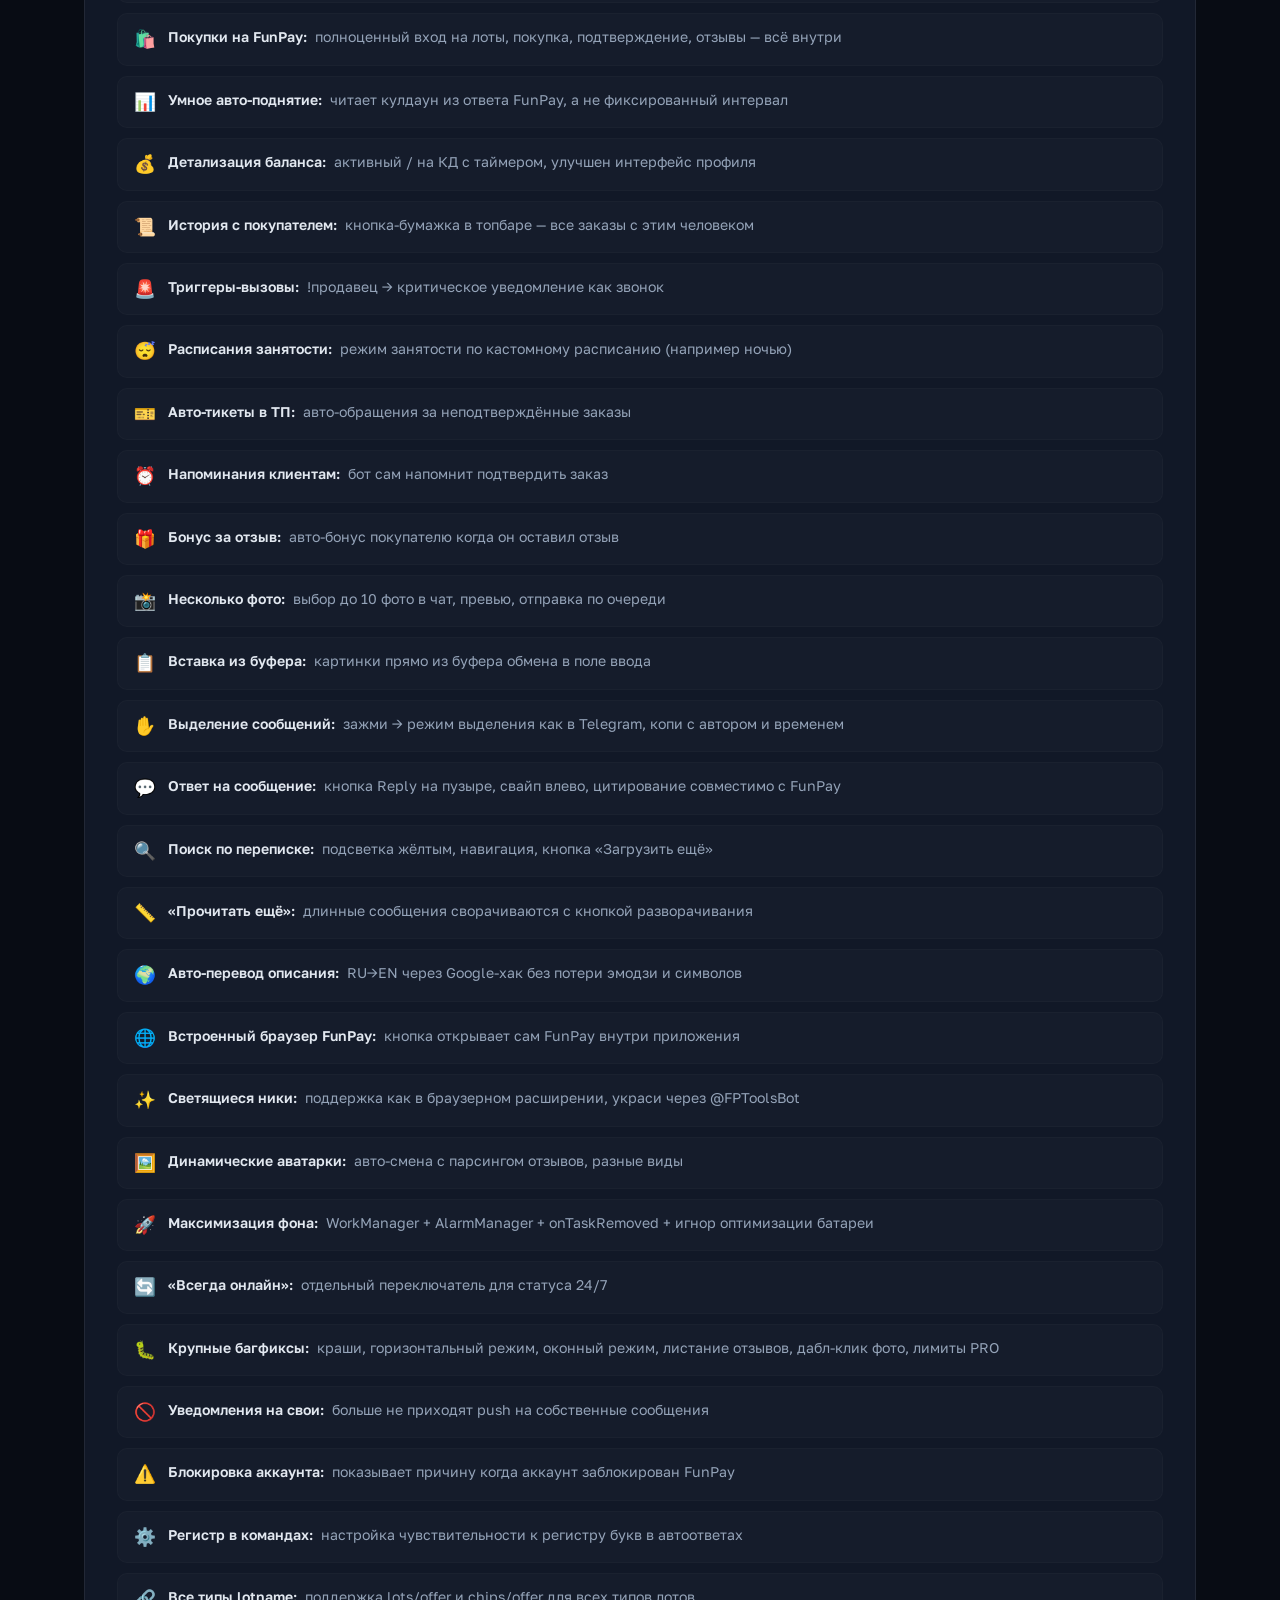
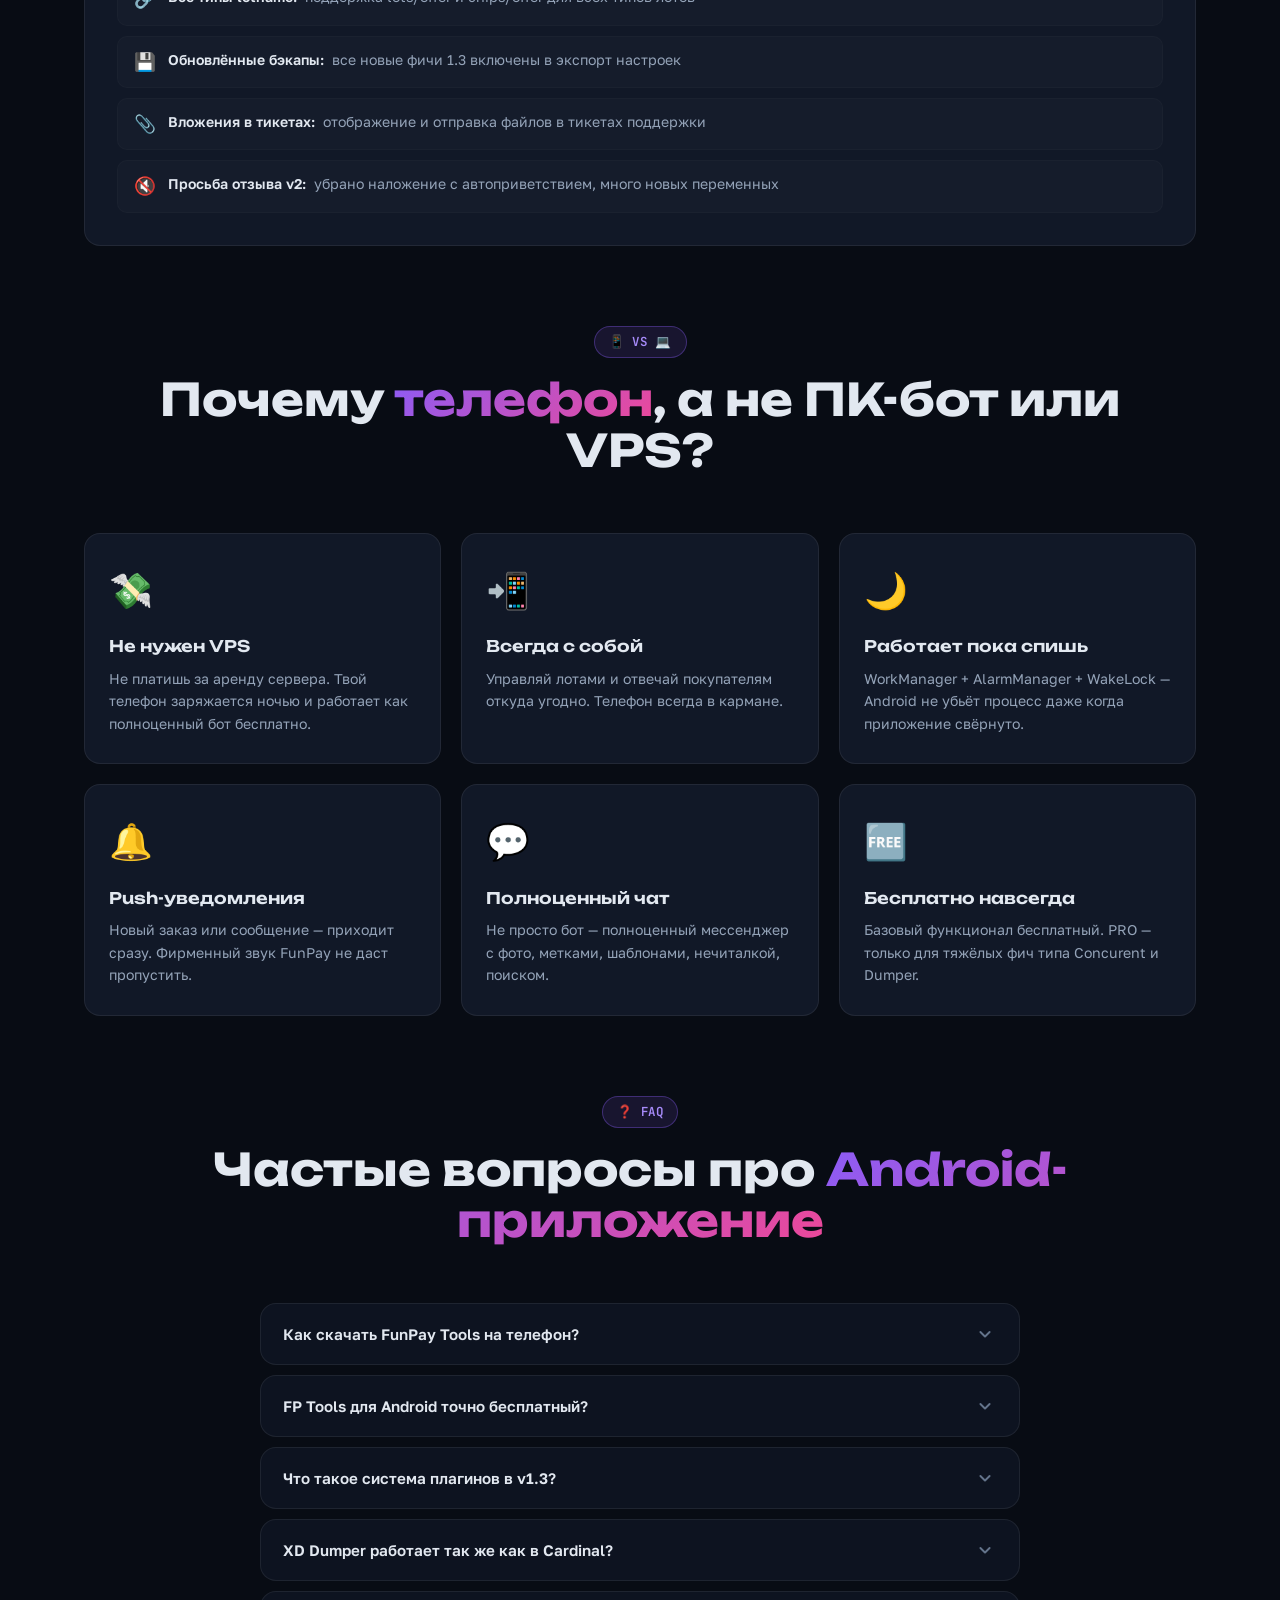
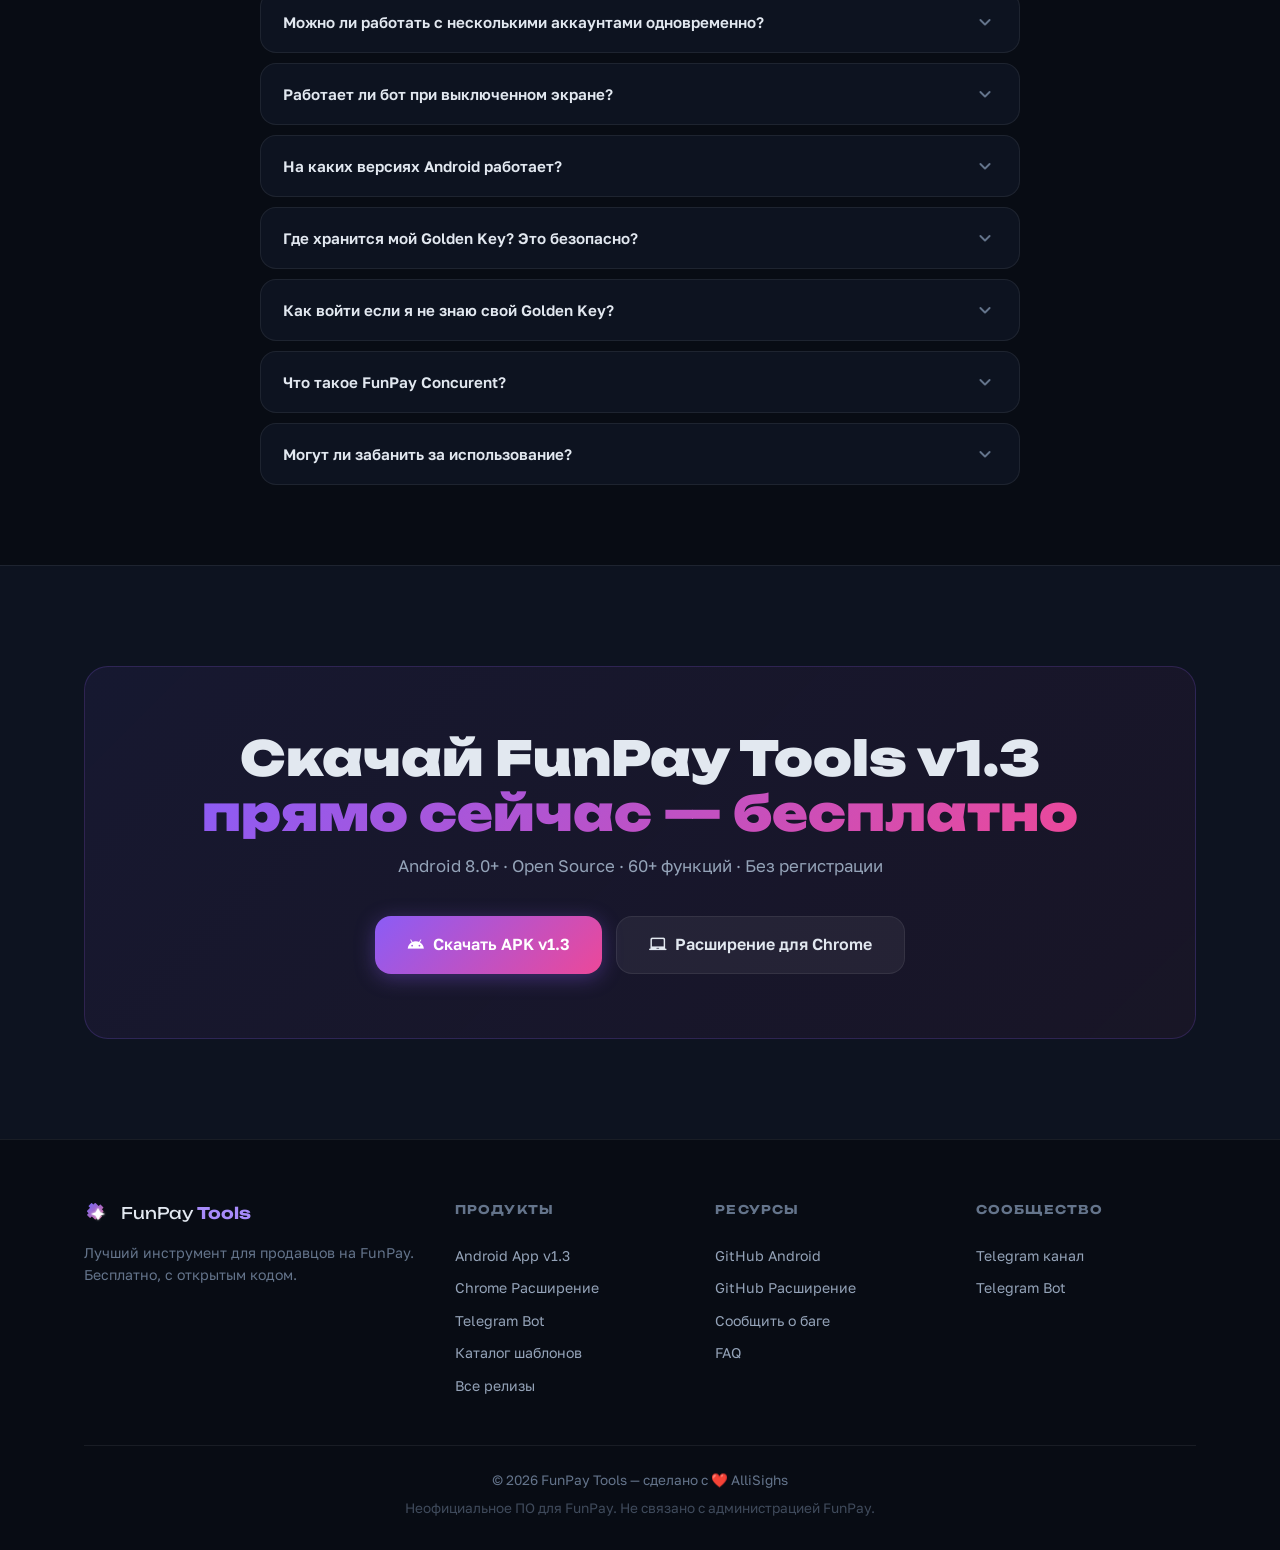
==== commit a4356ff8: "Update index.html" ====
--- a/android/index.html
+++ b/android/index.html
@@ -3,11 +3,11 @@
 <head>
     <meta charset="UTF-8">
     <meta name="viewport" content="width=device-width, initial-scale=1.0">
-    <title>Скачать FunPay Tools на Android - бесплатный APK v1.3</title>
+    <title>Скачать FunPay Tools на Android — бесплатный APK v1.3</title>
     <meta name="description" content="Скачать FunPay Tools на Android бесплатно. APK v1.3: система плагинов, XD Dumper как в Cardinal, автовыдача, Concurent, ИИ-переменные, мульти-аккаунты с прокси, лента отзывов. Android 8.0+.">
     <meta name="keywords" content="funpay скачать на андроид, funpay android приложение, fp tools андроид, фп тулс скачать, funpay tools apk, фанпей андроид скачать, funpay apk бесплатно, фп скачать на телефон, funpay плагины, funpay dumper android">
     <link rel="canonical" href="https://funpay.tools/android">
-    <meta property="og:title" content="Скачать FunPay Tools на Android - бесплатно APK v1.3">
+    <meta property="og:title" content="Скачать FunPay Tools на Android — бесплатно APK v1.3">
     <meta property="og:url" content="https://funpay.tools/android">
     <meta property="og:type" content="website">
 
@@ -155,8 +155,8 @@
                     <span class="badge badge-free">Бесплатно</span>
                     <span class="badge badge-open">Open Source</span>
                 </div>
-                <h1>Скачать FunPay Tools<br><span class="gradient-text">на Android</span> - бесплатно</h1>
-                <p class="hero-sub">v1.3 - самое крупное обновление за всю историю. Система плагинов, демпер цен как в Cardinal, авто-выдача товаров, FunPay Concurent, мульти-аккаунты с прокси, лента смешных отзывов и ещё 50+ новых функций.</p>
+                <h1>Скачать FunPay Tools<br><span class="gradient-text">на Android</span> — бесплатно</h1>
+                <p class="hero-sub">v1.3 — самое крупное обновление за всю историю. Система плагинов, демпер цен как в Cardinal, авто-выдача товаров, FunPay Concurent, мульти-аккаунты с прокси, лента смешных отзывов и ещё 50+ новых функций.</p>
 
                 <div class="hero-cta" style="justify-content: center;">
                     <a href="https://github.com/XaviersDev/FunPay-Tools-Android/releases/latest" target="_blank" rel="noopener" class="btn btn-primary btn-xl android-download-btn">
@@ -193,12 +193,11 @@
                 <div class="section-header reveal">
                     <div class="label-tag">🚀 Главное в v1.3</div>
                     <h2 class="section-title">Что появилось в <span class="gradient-text">версии 1.3</span></h2>
-                    <p class="section-sub">Самые громкие новинки - плагины, инфраструктура, мощные инструменты</p>
+                    <p class="section-sub">Самые громкие новинки — плагины, инфраструктура, мощные инструменты</p>
                 </div>
                 <div class="killer-grid reveal">
                     <div class="killer-card">
                         <div class="killer-icon">🧩</div>
-                        <span class="killer-tag">FREE</span>
                         <h3>Система плагинов</h3>
                         <p>Пиши свои скрипты, меняй интерфейс приложения, подключай свои нейросети. Открытая документация, можно делиться плагинами с другими.</p>
                     </div>
@@ -232,7 +231,7 @@
                     <div class="killer-card">
                         <div class="killer-icon">🌐</div>
                         <h3>Мульти-аккаунты + прокси</h3>
-                        <p>Несколько аккаунтов работают параллельно через свой прокси. Поднятие лотов, автоматизация - всё одновременно, никаких банов за дублирование запросов.</p>
+                        <p>Несколько аккаунтов работают параллельно через свой прокси. Поднятие лотов, автоматизация — всё одновременно, никаких банов за дублирование запросов.</p>
                     </div>
                     <div class="killer-card">
                         <div class="killer-icon">🧠</div>
@@ -244,12 +243,12 @@
                         <div class="killer-icon">🌙</div>
                         <span class="killer-tag">PRO / Реклама</span>
                         <h3>Always On Screen</h3>
-                        <p>Поставь старый телефон на полку - он будет 24/7 показывать инфу аккаунта. 10 видов экрана, не отключает фоновые процессы.</p>
+                        <p>Поставь старый телефон на полку — он будет 24/7 показывать инфу аккаунта. 10 видов экрана, не отключает фоновые процессы.</p>
                     </div>
                     <div class="killer-card">
                         <div class="killer-icon">🌍</div>
                         <h3>Live-перевод чатов</h3>
-                        <p>Авто-перевод входящих сообщений в реальном времени. Кнопка в топбаре чата - общайся с иностранными покупателями без барьеров.</p>
+                        <p>Авто-перевод входящих сообщений в реальном времени. Кнопка в топбаре чата — общайся с иностранными покупателями без барьеров.</p>
                     </div>
                     <div class="killer-card">
                         <div class="killer-icon">💎</div>
@@ -259,7 +258,7 @@
                     <div class="killer-card">
                         <div class="killer-icon">🎨</div>
                         <h3>Темы из изображений</h3>
-                        <p>Загрузи любую картинку - цвета темы сгенерятся автоматически под изображение, но не сливаясь. Можно потом подкорректировать вручную.</p>
+                        <p>Загрузи любую картинку — цвета темы сгенерятся автоматически под изображение, но не сливаясь. Можно потом подкорректировать вручную.</p>
                     </div>
                 </div>
             </div>
@@ -272,11 +271,11 @@
                     <h2 class="section-title">Как установить FunPay Tools <span class="gradient-text">на Android</span></h2>
                 </div>
                 <div class="steps-row reveal">
-                    <div class="step-card"><div class="step-num">1</div><h3>Скачайте APK</h3><p>Нажмите «Скачать APK» - файл загрузится напрямую с GitHub Releases</p></div>
+                    <div class="step-card"><div class="step-num">1</div><h3>Скачайте APK</h3><p>Нажмите «Скачать APK» — файл загрузится напрямую с GitHub Releases</p></div>
                     <div class="step-card"><div class="step-num">2</div><h3>Разрешите установку</h3><p>Настройки → Безопасность → «Установка из неизвестных источников»</p></div>
                     <div class="step-card"><div class="step-num">3</div><h3>Установите APK</h3><p>Откройте скачанный файл и нажмите «Установить»</p></div>
-                    <div class="step-card"><div class="step-num">4</div><h3>Войдите в аккаунт</h3><p>Через Golden Key или «Войти через Web» - поддерживается Google и 2FA</p></div>
-                    <div class="step-card"><div class="step-num">5</div><h3>Разрешите фон</h3><p>Для Xiaomi, Huawei, Samsung - разрешите автозапуск, отключите оптимизацию батареи</p></div>
+                    <div class="step-card"><div class="step-num">4</div><h3>Войдите в аккаунт</h3><p>Через Golden Key или «Войти через Web» — поддерживается Google и 2FA</p></div>
+                    <div class="step-card"><div class="step-num">5</div><h3>Разрешите фон</h3><p>Для Xiaomi, Huawei, Samsung — разрешите автозапуск, отключите оптимизацию батареи</p></div>
                 </div>
                 <div style="text-align:center;margin-top:34px">
                     <a href="https://github.com/XaviersDev/FunPay-Tools-Android/releases/latest" target="_blank" rel="noopener" class="btn btn-primary btn-xl android-download-btn"><span class="material-icons-round">download</span>Скачать FunPay Tools APK бесплатно</a>
@@ -290,40 +289,40 @@
                 <div class="section-header reveal">
                     <div class="label-tag">⚡ Полный список</div>
                     <h2 class="section-title">Всё что умеет <span class="gradient-text">FunPay Tools</span> на Android</h2>
-                    <p class="section-sub">60+ функций по категориям - нажми на раздел чтобы раскрыть детали</p>
+                    <p class="section-sub">60+ функций по категориям — нажми на раздел чтобы раскрыть детали</p>
                 </div>
                 <div id="acc" class="reveal" style="margin-top:36px">
 
                     <div class="acc-item open">
-                        <button class="acc-trigger"><span class="acc-emoji">💬</span><span class="acc-title">Мессенджер - полноценный чат с FunPay</span><span class="acc-badge">14 функций</span><span class="material-icons-round acc-arrow">expand_more</span></button>
+                        <button class="acc-trigger"><span class="acc-emoji">💬</span><span class="acc-title">Мессенджер — полноценный чат с FunPay</span><span class="acc-badge">14 функций</span><span class="material-icons-round acc-arrow">expand_more</span></button>
                         <div class="acc-body"><div class="acc-grid">
                             <div class="acc-feat"><span class="material-icons-round">folder</span><div><h4>Папки и цветные метки</h4><p>Группируй диалоги по категориям, ставь метки покупателям</p></div></div>
-                            <div class="acc-feat"><span class="material-icons-round">visibility</span><div><h4>Сталкер-мод</h4><p>Видишь прямо в чате какой лот смотрит покупатель, дата регистрации, язык</p></div></div>
+                            <div class="acc-feat"><span class="material-icons-round">link</span><div><h4>Кликабельные ссылки</h4><p>Все ссылки на заказы, профили и внешние сайты кликабельны</p></div></div>
                             <div class="acc-feat"><span class="material-icons-round">quickreply</span><div><h4>Кнопки-шаблоны</h4><p>Быстрые заготовки с переменными в один тап</p></div></div>
                             <div class="acc-feat"><span class="material-icons-round">mark_chat_unread</span><div><h4>Нечиталка</h4><p>Настраиваемая: бот пишет → не прочитано, ты пишешь → прочитано</p></div></div>
                             <div class="acc-feat acc-feat-new"><span class="material-icons-round">photo_library</span><div><h4>Несколько фото сразу</h4><p>Выбор до 10 фото, превью перед отправкой, отправка по очереди</p></div></div>
                             <div class="acc-feat acc-feat-new"><span class="material-icons-round">content_paste</span><div><h4>Вставка из буфера</h4><p>Картинки из буфера обмена прямо в поле ввода чата</p></div></div>
-                            <div class="acc-feat acc-feat-new"><span class="material-icons-round">touch_app</span><div><h4>Выделение сообщений</h4><p>Зажми сообщение - режим выделения как в Telegram, копирование с указанием автора и времени</p></div></div>
+                            <div class="acc-feat acc-feat-new"><span class="material-icons-round">touch_app</span><div><h4>Выделение сообщений</h4><p>Зажми сообщение — режим выделения как в Telegram, копирование с указанием автора и времени</p></div></div>
                             <div class="acc-feat acc-feat-new"><span class="material-icons-round">reply</span><div><h4>Ответ на сообщение</h4><p>Кнопка Reply на пузыре, свайп влево, цитирование совместимо с FunPay</p></div></div>
                             <div class="acc-feat acc-feat-new"><span class="material-icons-round">search</span><div><h4>Поиск по переписке</h4><p>Подсветка жёлтым, навигация стрелками, кнопка «Загрузить ещё»</p></div></div>
                             <div class="acc-feat acc-feat-new"><span class="material-icons-round">translate</span><div><h4>Live-перевод</h4><p>Авто-перевод входящих сообщений, кнопка в топбаре чата</p></div></div>
                             <div class="acc-feat acc-feat-new"><span class="material-icons-round">expand_more</span><div><h4>«Прочитать ещё»</h4><p>Длинные сообщения сворачиваются, кнопка для разворачивания</p></div></div>
-                            <div class="acc-feat acc-feat-new"><span class="material-icons-round">history</span><div><h4>История с покупателем</h4><p>Кнопка в виде бумажки в топбаре - все заказы с этим человеком</p></div></div>
+                            <div class="acc-feat acc-feat-new"><span class="material-icons-round">history</span><div><h4>История с покупателем</h4><p>Кнопка в виде бумажки в топбаре — все заказы с этим человеком</p></div></div>
                             <div class="acc-feat acc-feat-new"><span class="material-icons-round">notifications_active</span><div><h4>Триггеры-вызовы</h4><p>!продавец → критическое уведомление как звонок, чтобы не пропустить</p></div></div>
-                            <div class="acc-feat acc-feat-new"><span class="material-icons-round">link</span><div><h4>Копирование ссылки чата</h4><p>В меню чатов на три точки - копирование прямой ссылки</p></div></div>
+                            <div class="acc-feat acc-feat-new"><span class="material-icons-round">link</span><div><h4>Копирование ссылки чата</h4><p>В меню чатов на три точки — копирование прямой ссылки</p></div></div>
                         </div></div>
                     </div>
 
                     <div class="acc-item">
-                        <button class="acc-trigger"><span class="acc-emoji">🚀</span><span class="acc-title">Автоматизация продаж - работает без тебя</span><span class="acc-badge">12 функций</span><span class="material-icons-round acc-arrow">expand_more</span></button>
+                        <button class="acc-trigger"><span class="acc-emoji">🚀</span><span class="acc-title">Автоматизация продаж — работает без тебя</span><span class="acc-badge">12 функций</span><span class="material-icons-round acc-arrow">expand_more</span></button>
                         <div class="acc-body"><div class="acc-grid">
-                            <div class="acc-feat acc-feat-new"><span class="material-icons-round">smart_toy</span><div><h4>Умное авто-поднятие</h4><p>Читает кулдаун из ответа FunPay, а не фиксированный интервал - стабильнее в разы</p></div></div>
+                            <div class="acc-feat acc-feat-new"><span class="material-icons-round">smart_toy</span><div><h4>Умное авто-поднятие</h4><p>Читает кулдаун из ответа FunPay, а не фиксированный интервал — стабильнее в разы</p></div></div>
                             <div class="acc-feat acc-feat-new"><span class="material-icons-round">trending_down</span><div><h4>XD Dumper 2.0</h4><p>1:1 как Cardinal-плагин: pinned-режим, авто-патч полей, защита от провала, минимум 1 сек</p></div></div>
                             <div class="acc-feat acc-feat-new"><span class="material-icons-round">inventory</span><div><h4>Автовыдача товаров</h4><p>Полная как в Cardinal: списки, шаблоны под лот, история выдач</p></div></div>
                             <div class="acc-feat acc-feat-new"><span class="material-icons-round">campaign</span><div><h4>FunPay Concurent</h4><p>Авто-реклама в игровых чатах FunPay, встроенный браузер, поиск по играм</p></div></div>
-                            <div class="acc-feat"><span class="material-icons-round">wifi</span><div><h4>Вечный онлайн</h4><p>Статус «Онлайн» 24/7 - повышает доверие покупателей</p></div></div>
+                            <div class="acc-feat"><span class="material-icons-round">wifi</span><div><h4>Вечный онлайн</h4><p>Статус «Онлайн» 24/7 — повышает доверие покупателей</p></div></div>
                             <div class="acc-feat acc-feat-new"><span class="material-icons-round">group</span><div><h4>Мульти-аккаунты + прокси</h4><p>Несколько аккаунтов параллельно, каждый через свой прокси</p></div></div>
-                            <div class="acc-feat acc-feat-new"><span class="material-icons-round">schedule</span><div><h4>Расписания занятости</h4><p>Режим занятости по кастомному расписанию - например ночью или в выходные</p></div></div>
+                            <div class="acc-feat acc-feat-new"><span class="material-icons-round">schedule</span><div><h4>Расписания занятости</h4><p>Режим занятости по кастомному расписанию — например ночью или в выходные</p></div></div>
                             <div class="acc-feat acc-feat-new"><span class="material-icons-round">support_agent</span><div><h4>Авто-тикеты в ТП</h4><p>Авто-отправка обращений в техподдержку за неподтверждённые заказы</p></div></div>
                             <div class="acc-feat acc-feat-new"><span class="material-icons-round">notifications</span><div><h4>Авто-напоминание клиентам</h4><p>Бот сам напомнит покупателю подтвердить заказ</p></div></div>
                             <div class="acc-feat acc-feat-new"><span class="material-icons-round">card_giftcard</span><div><h4>Бонус за отзыв</h4><p>Авто-бонус покупателю когда он оставил отзыв</p></div></div>
@@ -333,13 +332,13 @@
                     </div>
 
                     <div class="acc-item">
-                        <button class="acc-trigger"><span class="acc-emoji">🤖</span><span class="acc-title">ИИ-ассистент - отвечает как живой человек</span><span class="acc-badge">6 функций</span><span class="material-icons-round acc-arrow">expand_more</span></button>
+                        <button class="acc-trigger"><span class="acc-emoji">🤖</span><span class="acc-title">ИИ-ассистент — отвечает как живой человек</span><span class="acc-badge">6 функций</span><span class="material-icons-round acc-arrow">expand_more</span></button>
                         <div class="acc-body"><div class="acc-grid">
                             <div class="acc-feat"><span class="material-icons-round">auto_awesome</span><div><h4>Волшебная палочка</h4><p>"ку ща выдам" → профессиональный ответ одним нажатием</p></div></div>
                             <div class="acc-feat acc-feat-new"><span class="material-icons-round">psychology</span><div><h4>ИИ-переменные</h4><p>Динамические переменные с обращением к ИИ прямо в шаблонах</p></div></div>
-                            <div class="acc-feat acc-feat-new"><span class="material-icons-round">security</span><div><h4>Разрешения для ИИ</h4><p>Контролируй какие переменные ИИ видит - баланс, имя, и т.д.</p></div></div>
+                            <div class="acc-feat acc-feat-new"><span class="material-icons-round">security</span><div><h4>Разрешения для ИИ</h4><p>Контролируй какие переменные ИИ видит — баланс, имя, и т.д.</p></div></div>
                             <div class="acc-feat"><span class="material-icons-round">star</span><div><h4>ИИ-ответы на отзывы</h4><p>Уникальные ответы с учётом названия товара и оценки</p></div></div>
-                            <div class="acc-feat"><span class="material-icons-round">waving_hand</span><div><h4>Умное авто-приветствие</h4><p>Кулдаун работает правильно - этому пользователю, а не всем</p></div></div>
+                            <div class="acc-feat"><span class="material-icons-round">waving_hand</span><div><h4>Умное авто-приветствие</h4><p>Кулдаун работает правильно — этому пользователю, а не всем</p></div></div>
                             <div class="acc-feat acc-feat-new"><span class="material-icons-round">translate</span><div><h4>Авто-перевод RU→EN</h4><p>Описание лотов в один тап через Google-хак БЕЗ потери эмодзи и символов</p></div></div>
                         </div></div>
                     </div>
@@ -349,7 +348,7 @@
                         <div class="acc-body"><div class="acc-grid">
                             <div class="acc-feat acc-feat-new"><span class="material-icons-round">shopping_cart</span><div><h4>Вкладка «Продажи»</h4><p>Все заказы, статистика за сегодня (количество + сумма), кликабельные, переход в чат</p></div></div>
                             <div class="acc-feat"><span class="material-icons-round">inventory_2</span><div><h4>Менеджер лотов</h4><p>Массовое вкл/выкл, редактирование, копирование в другие категории</p></div></div>
-                            <div class="acc-feat acc-feat-new"><span class="material-icons-round">shopping_bag</span><div><h4>Покупка на FunPay</h4><p>Полноценный вход на лоты, покупка товаров, подтверждение, отзывы - всё внутри приложения</p></div></div>
+                            <div class="acc-feat acc-feat-new"><span class="material-icons-round">shopping_bag</span><div><h4>Покупка на FunPay</h4><p>Полноценный вход на лоты, покупка товаров, подтверждение, отзывы — всё внутри приложения</p></div></div>
                             <div class="acc-feat"><span class="material-icons-round">receipt_long</span><div><h4>Экран заказа</h4><p>Детали, статистика, переписка по отзыву, кнопка возврата</p></div></div>
                             <div class="acc-feat"><span class="material-icons-round">undo</span><div><h4>Авто-возврат</h4><p>Возврат денег при плохом отзыве на дешёвый товар</p></div></div>
                             <div class="acc-feat acc-feat-new"><span class="material-icons-round">rate_review</span><div><h4>Просьба отзыва v2</h4><p>Много переменных (ссылка на заказ и т.п.), убрано наложение с автоприветствием</p></div></div>
@@ -375,10 +374,10 @@
                         <div class="acc-body"><div class="acc-grid">
                             <div class="acc-feat"><span class="material-icons-round">widgets</span><div><h4>Виджеты рабочего стола</h4><p>Баланс и профиль с аватаркой и рейтингом, прозрачность настраивается</p></div></div>
                             <div class="acc-feat"><span class="material-icons-round">dark_mode</span><div><h4>AMOLED-режим</h4><p>Настоящий глубокий чёрный для экономии батареи</p></div></div>
-                            <div class="acc-feat acc-feat-new"><span class="material-icons-round">photo_filter</span><div><h4>Темы из изображений</h4><p>Загрузи картинку - цвета сгенерятся автоматически под неё, можно скорректировать</p></div></div>
+                            <div class="acc-feat acc-feat-new"><span class="material-icons-round">photo_filter</span><div><h4>Темы из изображений</h4><p>Загрузи картинку — цвета сгенерятся автоматически под неё, можно скорректировать</p></div></div>
                             <div class="acc-feat acc-feat-new"><span class="material-icons-round">moving</span><div><h4>Динамические аватарки</h4><p>Автоматическая смена аватарок с парсингом отзывов, разные виды, интервалы</p></div></div>
                             <div class="acc-feat acc-feat-new"><span class="material-icons-round">auto_fix_high</span><div><h4>Светящиеся ники</h4><p>Поддержка светящихся ников из расширения, украси свой через @FPToolsBot</p></div></div>
-                            <div class="acc-feat acc-feat-new"><span class="material-icons-round">phone_iphone</span><div><h4>Always On Screen</h4><p>Поставь старый телефон рядом - 24/7 инфа аккаунта, 10 видов экрана</p></div></div>
+                            <div class="acc-feat acc-feat-new"><span class="material-icons-round">phone_iphone</span><div><h4>Always On Screen</h4><p>Поставь старый телефон рядом — 24/7 инфа аккаунта, 10 видов экрана</p></div></div>
                             <div class="acc-feat acc-feat-new"><span class="material-icons-round">cloud_download</span><div><h4>Каталог шаблонов</h4><p>Готовые наборы автоответов и шаблонов из funpay.tools/catalog</p></div></div>
                             <div class="acc-feat acc-feat-new"><span class="material-icons-round">sentiment_satisfied</span><div><h4>Лента смешных отзывов</h4><p>Скролль и лайкай смешные отзывы FunPay, добавляй свои</p></div></div>
                             <div class="acc-feat"><span class="material-icons-round">import_export</span><div><h4>Бэкапы (обновлены)</h4><p>Экспорт всех настроек, все новые фичи 1.3 поддерживаются</p></div></div>
@@ -390,13 +389,13 @@
                         <button class="acc-trigger"><span class="acc-emoji">🔧</span><span class="acc-title">Стабильность и фон</span><span class="acc-badge">8 фиксов</span><span class="material-icons-round acc-arrow">expand_more</span></button>
                         <div class="acc-body"><div class="acc-grid">
                             <div class="acc-feat acc-feat-new"><span class="material-icons-round">power</span><div><h4>Максимизация фона</h4><p>WorkManager + AlarmManager + onTaskRemoved + запрос игнора батареи</p></div></div>
-                            <div class="acc-feat acc-feat-new"><span class="material-icons-round">bug_report</span><div><h4>Случайные краши</h4><p>Десятки фиксов краш-репортов - приложение стабильнее</p></div></div>
+                            <div class="acc-feat acc-feat-new"><span class="material-icons-round">bug_report</span><div><h4>Случайные краши</h4><p>Десятки фиксов краш-репортов — приложение стабильнее</p></div></div>
                             <div class="acc-feat acc-feat-new"><span class="material-icons-round">screen_rotation</span><div><h4>Горизонтальный режим</h4><p>Исправлен баг с залипанием в горизонтальном режиме без перезапуска</p></div></div>
                             <div class="acc-feat acc-feat-new"><span class="material-icons-round">picture_in_picture</span><div><h4>Оконный режим Android</h4><p>Открывается с первого раза, копи-пейст работает, не вылетает</p></div></div>
                             <div class="acc-feat acc-feat-new"><span class="material-icons-round">photo_size_select_large</span><div><h4>Отзывы в профилях</h4><p>Больше не вылетает при листании отзывов</p></div></div>
                             <div class="acc-feat acc-feat-new"><span class="material-icons-round">notifications_off</span><div><h4>Уведомления на свои</h4><p>Уведомления больше не приходят на собственные сообщения</p></div></div>
                             <div class="acc-feat acc-feat-new"><span class="material-icons-round">file_upload</span><div><h4>Дабл-клик фото</h4><p>Изображения больше не отсылаются 2 раза при плохом интернете</p></div></div>
-                            <div class="acc-feat acc-feat-new"><span class="material-icons-round">workspace_premium</span><div><h4>PRO-лимиты ИИ</h4><p>Если есть подписка PRO - лимит на запросы ИИ больше не действует</p></div></div>
+                            <div class="acc-feat acc-feat-new"><span class="material-icons-round">workspace_premium</span><div><h4>PRO-лимиты ИИ</h4><p>Если есть подписка PRO — лимит на запросы ИИ больше не действует</p></div></div>
                         </div></div>
                     </div>
 
@@ -410,17 +409,16 @@
                         <span class="pro-tag">Расширенный функционал</span>
                     </div>
                     <p style="font-size:0.95rem;color:var(--text2);line-height:1.7;max-width:780px;position:relative">
-                        Большинство функций бесплатные. PRO открывает доступ к тяжёлым возможностям, которые обычно требуют сервера или плагина Cardinal - но прямо на твоём телефоне, без рекламы и без ограничений.
+                        Большинство функций бесплатные. PRO открывает доступ к тяжёлым возможностям, которые обычно требуют сервера или плагина Cardinal — но прямо на твоём телефоне, без рекламы и без ограничений.
                     </p>
                     <div class="pro-features">
-                        <div class="pro-feat"><span class="material-icons-round">check_circle</span><span><b>ИИ-переменные</b> - без лимитов на запросы к нейросети</span></div>
-                        <div class="pro-feat"><span class="material-icons-round">check_circle</span><span><b>XD Dumper</b> - демпер цен как в Cardinal</span></div>
-                        <div class="pro-feat"><span class="material-icons-round">check_circle</span><span><b>FunPay Concurent</b> - авто-реклама в чатах</span></div>
-                        <div class="pro-feat"><span class="material-icons-round">check_circle</span><span><b>Никнеймы</b> - по подписке можно украсить свой ник у всех пользователей FunPay Tools</span></div>
-                        <div class="pro-feat"><span class="material-icons-round">check_circle</span><span><b>Авто-тикеты в ТП</b> - без рекламы (бесплатно через рекламу)</span></div>
-                        <div class="pro-feat"><span class="material-icons-round">check_circle</span><span><b>Авто-возврат</b> - без рекламы</span></div>
-                        <div class="pro-feat"><span class="material-icons-round">check_circle</span><span><b>Автовыдача</b> - без рекламы</span></div>
-                        <div class="pro-feat"><span class="material-icons-round">check_circle</span><span><b>Always On Screen</b> - без рекламы</span></div>
+                        <div class="pro-feat"><span class="material-icons-round">check_circle</span><span><b>ИИ-переменные</b> — без лимитов на запросы к нейросети</span></div>
+                        <div class="pro-feat"><span class="material-icons-round">check_circle</span><span><b>XD Dumper</b> — демпер цен как в Cardinal</span></div>
+                        <div class="pro-feat"><span class="material-icons-round">check_circle</span><span><b>FunPay Concurent</b> — авто-реклама в чатах</span></div>
+                        <div class="pro-feat"><span class="material-icons-round">check_circle</span><span><b>Авто-тикеты в ТП</b> — без рекламы (бесплатно через рекламу)</span></div>
+                        <div class="pro-feat"><span class="material-icons-round">check_circle</span><span><b>Авто-возврат</b> — без рекламы</span></div>
+                        <div class="pro-feat"><span class="material-icons-round">check_circle</span><span><b>Автовыдача</b> — без рекламы</span></div>
+                        <div class="pro-feat"><span class="material-icons-round">check_circle</span><span><b>Always On Screen</b> — без рекламы</span></div>
                     </div>
                     <div style="margin-top:24px;position:relative">
                         <a href="https://t.me/fptoolsbot" target="_blank" rel="noopener" class="btn btn-primary"><span class="material-icons-round">smart_toy</span>Купить PRO в Telegram-боте</a>
@@ -445,12 +443,12 @@
 
                 <div class="cl-pane active reveal" id="cl-v13">
                     <div class="cl-card">
-                        <h3>🚀 v1.3 - Плагины, инфраструктура и десятки инструментов</h3>
+                        <h3>🚀 v1.3 — Плагины, инфраструктура и десятки инструментов</h3>
                         <p class="cl-desc">Самое крупное обновление в истории приложения. 60+ изменений по всем направлениям.</p>
                         <div class="cl-items">
-                            <div class="cl-item"><span class="cl-item-icon">🧩</span><div><strong>Система плагинов:</strong> <span>пиши свои скрипты, меняй интерфейс, подключай ИИ - открытая документация</span></div></div>
-                            <div class="cl-item"><span class="cl-item-icon">📉</span><div><strong>XD Dumper 2.0:</strong> <span>переписан 1:1 как Cardinal-плагин - pinned-режим, авто-патч полей, защита от провала, минимум 1 секунда</span></div></div>
-                            <div class="cl-item"><span class="cl-item-icon">📦</span><div><strong>Автовыдача товаров:</strong> <span>полная как в Cardinal - списки, шаблоны под лот, история выдач</span></div></div>
+                            <div class="cl-item"><span class="cl-item-icon">🧩</span><div><strong>Система плагинов:</strong> <span>пиши свои скрипты, меняй интерфейс, подключай ИИ — открытая документация</span></div></div>
+                            <div class="cl-item"><span class="cl-item-icon">📉</span><div><strong>XD Dumper 2.0:</strong> <span>переписан 1:1 как Cardinal-плагин — pinned-режим, авто-патч полей, защита от провала, минимум 1 секунда</span></div></div>
+                            <div class="cl-item"><span class="cl-item-icon">📦</span><div><strong>Автовыдача товаров:</strong> <span>полная как в Cardinal — списки, шаблоны под лот, история выдач</span></div></div>
                             <div class="cl-item"><span class="cl-item-icon">👁</span><div><strong>FunPay Concurent:</strong> <span>авто-реклама в игровых чатах, встроенный браузер, поиск чатов по играм</span></div></div>
                             <div class="cl-item"><span class="cl-item-icon">🛒</span><div><strong>Вкладка «Продажи»:</strong> <span>все заказы, статистика за сегодня (сумма + количество), кликабельные заказы</span></div></div>
                             <div class="cl-item"><span class="cl-item-icon">😂</span><div><strong>Лента смешных отзывов:</strong> <span>скролль и лайкай смешные отзывы FunPay, добавляй свои</span></div></div>
@@ -461,10 +459,10 @@
                             <div class="cl-item"><span class="cl-item-icon">💎</span><div><strong>Каталог шаблонов:</strong> <span>готовые наборы автоответов из funpay.tools/catalog</span></div></div>
                             <div class="cl-item"><span class="cl-item-icon">🎨</span><div><strong>Темы из изображений:</strong> <span>цвета темы генерятся под загруженную картинку</span></div></div>
                             <div class="cl-item"><span class="cl-item-icon">🔒</span><div><strong>Секретный чат FunPay:</strong> <span>зашифрованное общение с покупателем прямо в приложении</span></div></div>
-                            <div class="cl-item"><span class="cl-item-icon">🛍️</span><div><strong>Покупки на FunPay:</strong> <span>полноценный вход на лоты, покупка, подтверждение, отзывы - всё внутри</span></div></div>
+                            <div class="cl-item"><span class="cl-item-icon">🛍️</span><div><strong>Покупки на FunPay:</strong> <span>полноценный вход на лоты, покупка, подтверждение, отзывы — всё внутри</span></div></div>
                             <div class="cl-item"><span class="cl-item-icon">📊</span><div><strong>Умное авто-поднятие:</strong> <span>читает кулдаун из ответа FunPay, а не фиксированный интервал</span></div></div>
                             <div class="cl-item"><span class="cl-item-icon">💰</span><div><strong>Детализация баланса:</strong> <span>активный / на КД с таймером, улучшен интерфейс профиля</span></div></div>
-                            <div class="cl-item"><span class="cl-item-icon">📜</span><div><strong>История с покупателем:</strong> <span>кнопка-бумажка в топбаре - все заказы с этим человеком</span></div></div>
+                            <div class="cl-item"><span class="cl-item-icon">📜</span><div><strong>История с покупателем:</strong> <span>кнопка-бумажка в топбаре — все заказы с этим человеком</span></div></div>
                             <div class="cl-item"><span class="cl-item-icon">🚨</span><div><strong>Триггеры-вызовы:</strong> <span>!продавец → критическое уведомление как звонок</span></div></div>
                             <div class="cl-item"><span class="cl-item-icon">😴</span><div><strong>Расписания занятости:</strong> <span>режим занятости по кастомному расписанию (например ночью)</span></div></div>
                             <div class="cl-item"><span class="cl-item-icon">🎫</span><div><strong>Авто-тикеты в ТП:</strong> <span>авто-обращения за неподтверждённые заказы</span></div></div>
@@ -496,10 +494,10 @@
 
                 <div class="cl-pane" id="cl-v125">
                     <div class="cl-card">
-                        <h3>🔧 v1.2.5 - Техническое обновление</h3>
+                        <h3>🔧 v1.2.5 — Техническое обновление</h3>
                         <p class="cl-desc">Важные фиксы автоматизации и фоновой работы.</p>
                         <div class="cl-items">
-                            <div class="cl-item"><span class="cl-item-icon">✅</span><div><strong>Авто-приветствие:</strong> <span>таймер теперь работает правильно - "не повторять X часов этому пользователю", а не всем сразу</span></div></div>
+                            <div class="cl-item"><span class="cl-item-icon">✅</span><div><strong>Авто-приветствие:</strong> <span>таймер теперь работает правильно — "не повторять X часов этому пользователю", а не всем сразу</span></div></div>
                             <div class="cl-item"><span class="cl-item-icon">✅</span><div><strong>Автокоманды:</strong> <span>перестали триггериться на собственные сообщения; убрано ограничение на количество срабатываний</span></div></div>
                             <div class="cl-item"><span class="cl-item-icon">✅</span><div><strong>Изображения в автоматизации:</strong> <span>теперь сохраняются в памяти телефона и не теряются при перезапуске</span></div></div>
                             <div class="cl-item"><span class="cl-item-icon">✅</span><div><strong>Авто-ответы на отзывы:</strong> <span>починена переменная $date, добавлены расширенные настройки стиля для ИИ-ответов</span></div></div>
@@ -510,13 +508,13 @@
 
                 <div class="cl-pane" id="cl-v124">
                     <div class="cl-card">
-                        <h3>🌟 v1.2.4 - Большое обновление</h3>
+                        <h3>🌟 v1.2.4 — Большое обновление</h3>
                         <p class="cl-desc">Переработан фоновый режим, добавлены профили пользователей и медиа в автоматизации.</p>
                         <div class="cl-items">
-                            <div class="cl-item"><span class="cl-item-icon">🔋</span><div><strong>Максимизация фона:</strong> <span>WorkManager + AlarmManager - приложение не засыпает в самый неподходящий момент</span></div></div>
+                            <div class="cl-item"><span class="cl-item-icon">🔋</span><div><strong>Максимизация фона:</strong> <span>WorkManager + AlarmManager — приложение не засыпает в самый неподходящий момент</span></div></div>
                             <div class="cl-item"><span class="cl-item-icon">👥</span><div><strong>Профили пользователей:</strong> <span>ссылки на профиль покупателя в чате теперь кликабельны</span></div></div>
                             <div class="cl-item"><span class="cl-item-icon">🖼️</span><div><strong>Медиа в автоматизации:</strong> <span>картинки в авто-просьбе отзыва, шаблонах, автовозврате и режиме занятости</span></div></div>
-                            <div class="cl-item"><span class="cl-item-icon">📉</span><div><strong>Ремонт XD Демпера:</strong> <span>исправлена проблема в категориях типа "звёзды" - теперь перебивает конкурентов везде</span></div></div>
+                            <div class="cl-item"><span class="cl-item-icon">📉</span><div><strong>Ремонт XD Демпера:</strong> <span>исправлена проблема в категориях типа "звёзды" — теперь перебивает конкурентов везде</span></div></div>
                             <div class="cl-item"><span class="cl-item-icon">📱</span><div><strong>Виджеты:</strong> <span>больше не крашат приложение при клике. Метка времени и кнопка ручного обновления</span></div></div>
                             <div class="cl-item"><span class="cl-item-icon">🔔</span><div><strong>Фирменный звук:</strong> <span>возвращён funpay_push.mp3, который пропадал в версии 1.2</span></div></div>
                         </div>
@@ -525,14 +523,13 @@
 
                 <div class="cl-pane" id="cl-v12">
                     <div class="cl-card">
-                        <h3>💥 v1.2 - Эра тотальной автоматизации</h3>
+                        <h3>💥 v1.2 — Эра тотальной автоматизации</h3>
                         <p class="cl-desc">Большое обновление с 8 крупными новыми функциями.</p>
                         <div class="cl-items">
                             <div class="cl-item"><span class="cl-item-icon">👥</span><div><strong>Мультиаккаунты:</strong> <span>несколько аккаунтов FunPay в одном приложении, умная задержка против банов</span></div></div>
                             <div class="cl-item"><span class="cl-item-icon">📉</span><div><strong>XD Демпер цен:</strong> <span>авто-парсинг конкурентов, автоматическое снижение/повышение по заданным правилам</span></div></div>
                             <div class="cl-item"><span class="cl-item-icon">😴</span><div><strong>Режим занятости:</strong> <span>авто-ответ, заморозка функций, авто-возврат за новые заказы пока ты спишь</span></div></div>
                             <div class="cl-item"><span class="cl-item-icon">💾</span><div><strong>Бэкапы настроек:</strong> <span>экспорт всего в один JSON-файл, перенос на новый телефон за секунды</span></div></div>
-                            <div class="cl-item"><span class="cl-item-icon">🕵️</span><div><strong>Сталкер-мод:</strong> <span>лот покупателя, язык, дата регистрации - прямо в диалоге без выхода из чата</span></div></div>
                             <div class="cl-item"><span class="cl-item-icon">📱</span><div><strong>Виджеты рабочего стола:</strong> <span>баланс и профиль с аватаркой, настраиваемая прозрачность фона</span></div></div>
                         </div>
                     </div>
@@ -549,10 +546,10 @@
                 <div class="why-grid reveal">
                     <div class="why-card"><div class="why-icon">💸</div><h3>Не нужен VPS</h3><p>Не платишь за аренду сервера. Твой телефон заряжается ночью и работает как полноценный бот бесплатно.</p></div>
                     <div class="why-card"><div class="why-icon">📲</div><h3>Всегда с собой</h3><p>Управляй лотами и отвечай покупателям откуда угодно. Телефон всегда в кармане.</p></div>
-                    <div class="why-card"><div class="why-icon">🌙</div><h3>Работает пока спишь</h3><p>WorkManager + AlarmManager + WakeLock - Android не убьёт процесс даже когда приложение свёрнуто.</p></div>
-                    <div class="why-card"><div class="why-icon">🔔</div><h3>Push-уведомления</h3><p>Новый заказ или сообщение - приходит сразу. Фирменный звук FunPay не даст пропустить.</p></div>
-                    <div class="why-card"><div class="why-icon">💬</div><h3>Полноценный чат</h3><p>Не просто бот - полноценный мессенджер с фото, метками, шаблонами, нечиталкой, поиском.</p></div>
-                    <div class="why-card"><div class="why-icon">🆓</div><h3>Бесплатно навсегда</h3><p>Базовый функционал бесплатный. PRO - только для тяжёлых фич типа FunPay Concurent, XD Dumper.</p></div>
+                    <div class="why-card"><div class="why-icon">🌙</div><h3>Работает пока спишь</h3><p>WorkManager + AlarmManager + WakeLock — Android не убьёт процесс даже когда приложение свёрнуто.</p></div>
+                    <div class="why-card"><div class="why-icon">🔔</div><h3>Push-уведомления</h3><p>Новый заказ или сообщение — приходит сразу. Фирменный звук FunPay не даст пропустить.</p></div>
+                    <div class="why-card"><div class="why-icon">💬</div><h3>Полноценный чат</h3><p>Не просто бот — полноценный мессенджер с фото, метками, шаблонами, нечиталкой, поиском.</p></div>
+                    <div class="why-card"><div class="why-icon">🆓</div><h3>Бесплатно навсегда</h3><p>Базовый функционал бесплатный. PRO — только для тяжёлых фич типа Concurent и Dumper.</p></div>
                 </div>
             </div>
         </section>
@@ -566,15 +563,15 @@
                 <div class="faq-list reveal">
                     <div class="faq-item">
                         <button class="faq-q">Как скачать FunPay Tools на телефон?<span class="material-icons-round">expand_more</span></button>
-                        <div class="faq-a">Нажми кнопку «Скачать APK» выше - файл загрузится напрямую с GitHub. Открой APK и установи, разрешив установку из неизвестных источников. Весь процесс занимает меньше минуты.</div>
+                        <div class="faq-a">Нажми кнопку «Скачать APK» выше — файл загрузится напрямую с GitHub. Открой APK и установи, разрешив установку из неизвестных источников. Весь процесс занимает меньше минуты.</div>
                     </div>
                     <div class="faq-item">
                         <button class="faq-q">FP Tools для Android точно бесплатный?<span class="material-icons-round">expand_more</span></button>
-                        <div class="faq-a">Большинство функций бесплатны навсегда. PRO-подписка открывает доступ к тяжёлым фичам: ИИ-переменные без лимитов, XD Dumper, Concurent, плагины и т.д. Часть PRO-функций можно временно разблокировать через просмотр рекламы.</div>
+                        <div class="faq-a">Большинство функций бесплатны навсегда. PRO-подписка открывает доступ к тяжёлым фичам: ИИ-переменные без лимитов, XD Dumper, Concurent. Часть PRO-функций можно временно разблокировать через просмотр рекламы.</div>
                     </div>
                     <div class="faq-item">
                         <button class="faq-q">Что такое система плагинов в v1.3?<span class="material-icons-round">expand_more</span></button>
-                        <div class="faq-a">В версии 1.3 ты можешь писать свои скрипты на JavaScript/Lua и расширять приложение бесконечно: меняй интерфейс, добавляй ИИ-интеграции, парси внешние сайты. Документация на funpay.tools/DAI.md, можно делиться плагинами с другими пользователями.</div>
+                        <div class="faq-a">В версии 1.3 ты можешь писать свои скрипты на JavaScript/Lua и расширять приложение бесконечно: меняй интерфейс, добавляй ИИ-интеграции, парси внешние сайты. Документация на GitHub, можно делиться плагинами с другими пользователями.</div>
                     </div>
                     <div class="faq-item">
                         <button class="faq-q">XD Dumper работает так же как в Cardinal?<span class="material-icons-round">expand_more</span></button>
@@ -582,7 +579,7 @@
                     </div>
                     <div class="faq-item">
                         <button class="faq-q">Можно ли работать с несколькими аккаунтами одновременно?<span class="material-icons-round">expand_more</span></button>
-                        <div class="faq-a">Да, в v1.3 несколько аккаунтов работают параллельно через свой прокси. Поднятие лотов, автоматизация чата, всё одновременно. Главное - настроить прокси для каждого аккаунта, чтобы FunPay не банил за дублирующиеся IP-запросы.</div>
+                        <div class="faq-a">Да, в v1.3 несколько аккаунтов работают параллельно через свой прокси. Поднятие лотов, автоматизация чата, всё одновременно. Главное — настроить прокси для каждого аккаунта, чтобы FunPay не банил за дублирующиеся IP-запросы.</div>
                     </div>
                     <div class="faq-item">
                         <button class="faq-q">Работает ли бот при выключенном экране?<span class="material-icons-round">expand_more</span></button>
@@ -598,7 +595,7 @@
                     </div>
                     <div class="faq-item">
                         <button class="faq-q">Как войти если я не знаю свой Golden Key?<span class="material-icons-round">expand_more</span></button>
-                        <div class="faq-a">При запуске выбери «Войти через Web» - откроется встроенный браузер с сайтом FunPay. Войди обычным способом, и приложение само перехватит токен. Поддерживается вход через Google и 2FA.</div>
+                        <div class="faq-a">При запуске выбери «Войти через Web» — откроется встроенный браузер с сайтом FunPay. Войди обычным способом, и приложение само перехватит токен. Поддерживается вход через Google и 2FA.</div>
                     </div>
                     <div class="faq-item">
                         <button class="faq-q">Что такое FunPay Concurent?<span class="material-icons-round">expand_more</span></button>
@@ -615,7 +612,7 @@
         <section class="final-cta">
             <div class="container">
                 <div class="final-cta-inner reveal">
-                    <h2>Скачай FunPay Tools v1.3<br><span class="gradient-text">прямо сейчас - бесплатно</span></h2>
+                    <h2>Скачай FunPay Tools v1.3<br><span class="gradient-text">прямо сейчас — бесплатно</span></h2>
                     <p>Android 8.0+ · Open Source · 60+ функций · Без регистрации</p>
                     <div class="final-cta-buttons">
                         <a href="https://github.com/XaviersDev/funpay-tools-android/releases/latest" target="_blank" rel="noopener" class="btn btn-primary btn-xl android-download-btn"><span class="material-icons-round">android</span>Скачать APK v1.3</a>
@@ -655,7 +652,7 @@
                 </div>
             </div>
             <div class="footer-bottom">
-                <p>&copy; 2026 FunPay Tools - сделано с ❤️ AlliSighs</p>
+                <p>&copy; 2026 FunPay Tools — сделано с ❤️ AlliSighs</p>
                 <p class="disclaimer">Неофициальное ПО для FunPay. Не связано с администрацией FunPay.</p>
             </div>
         </div>
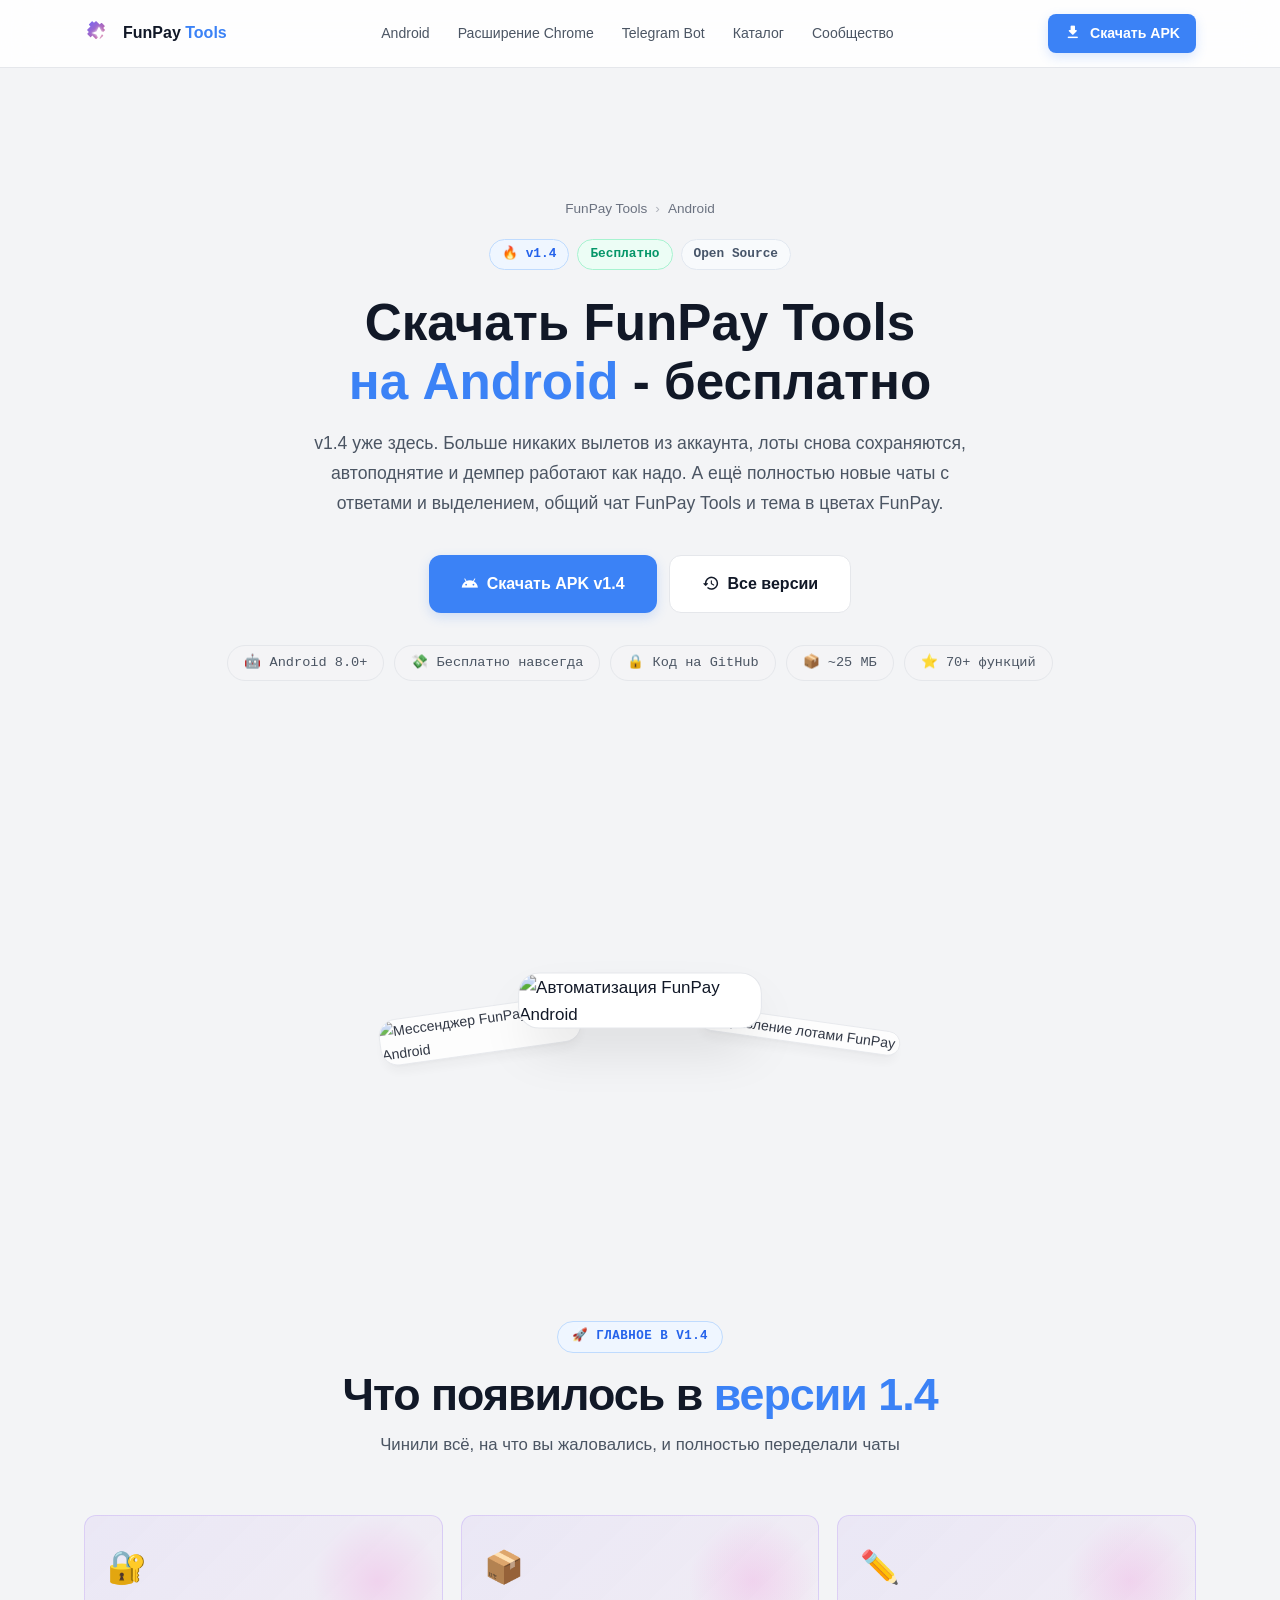
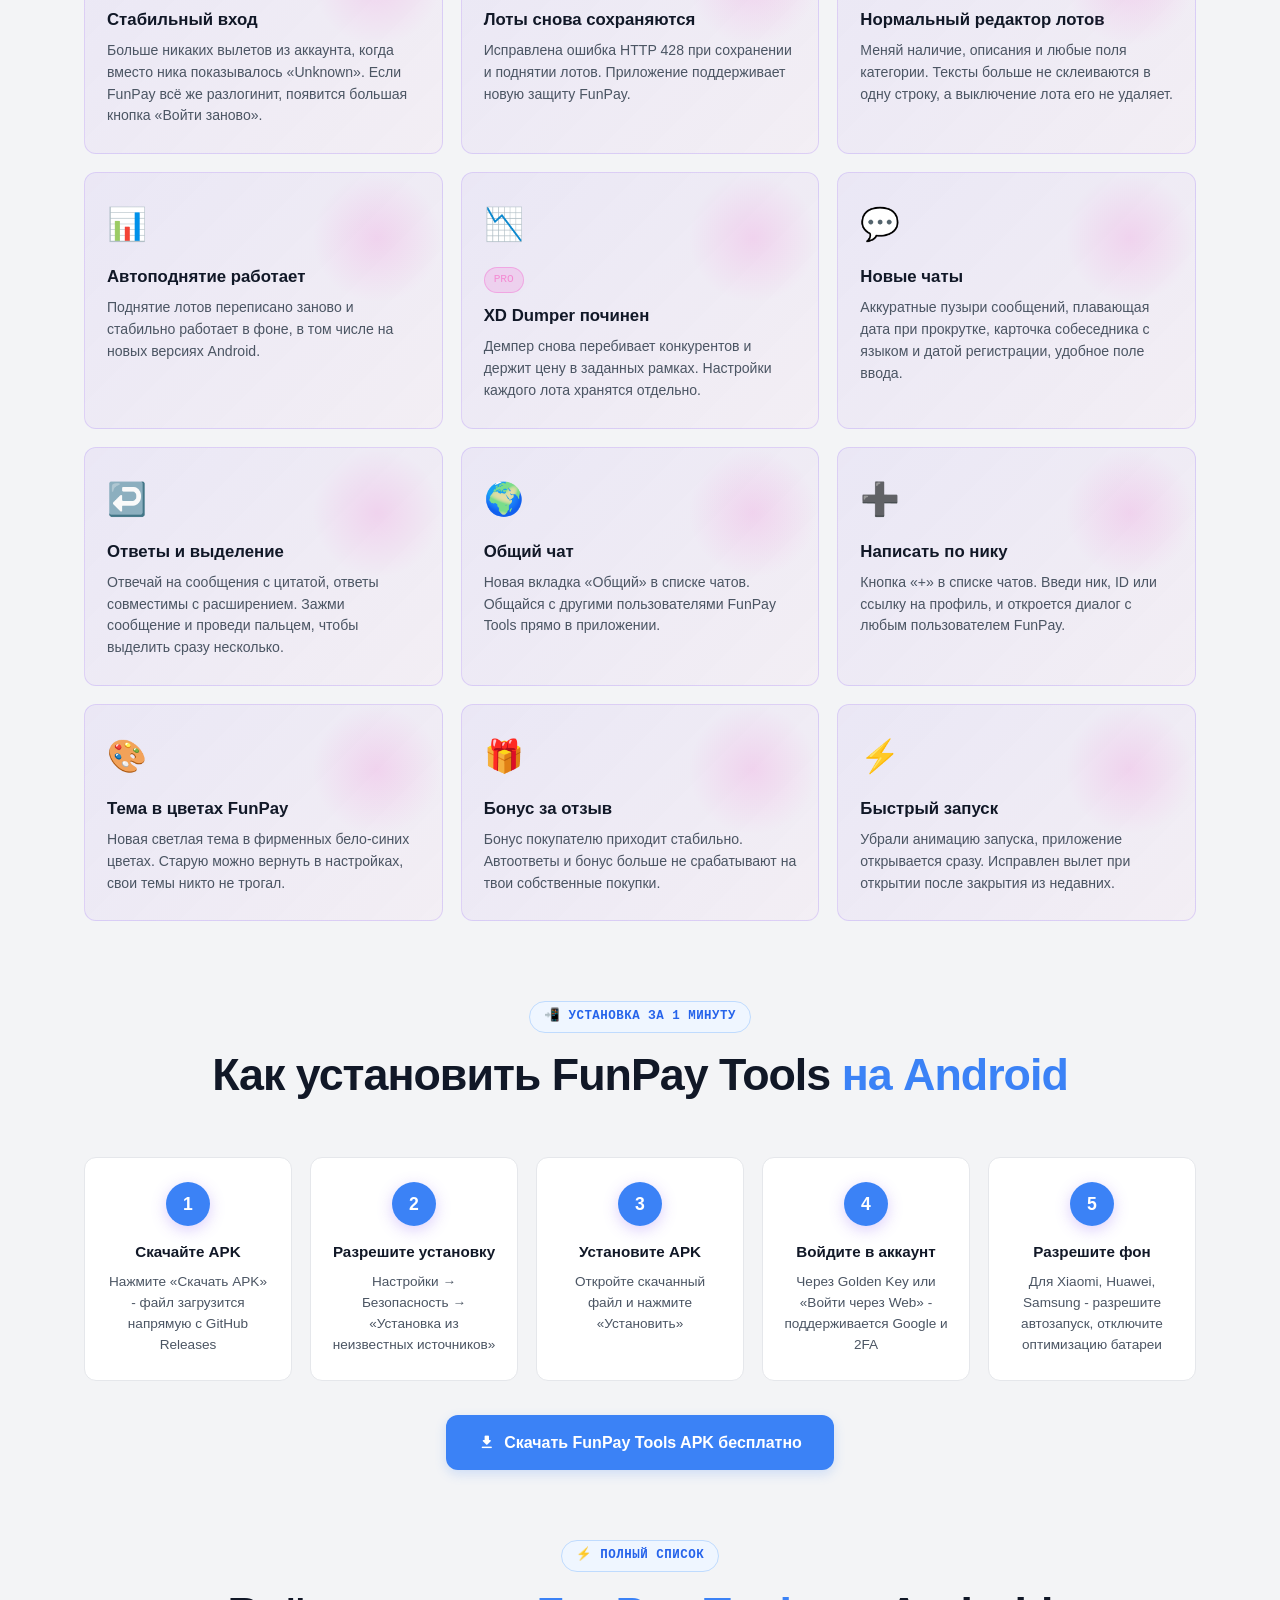
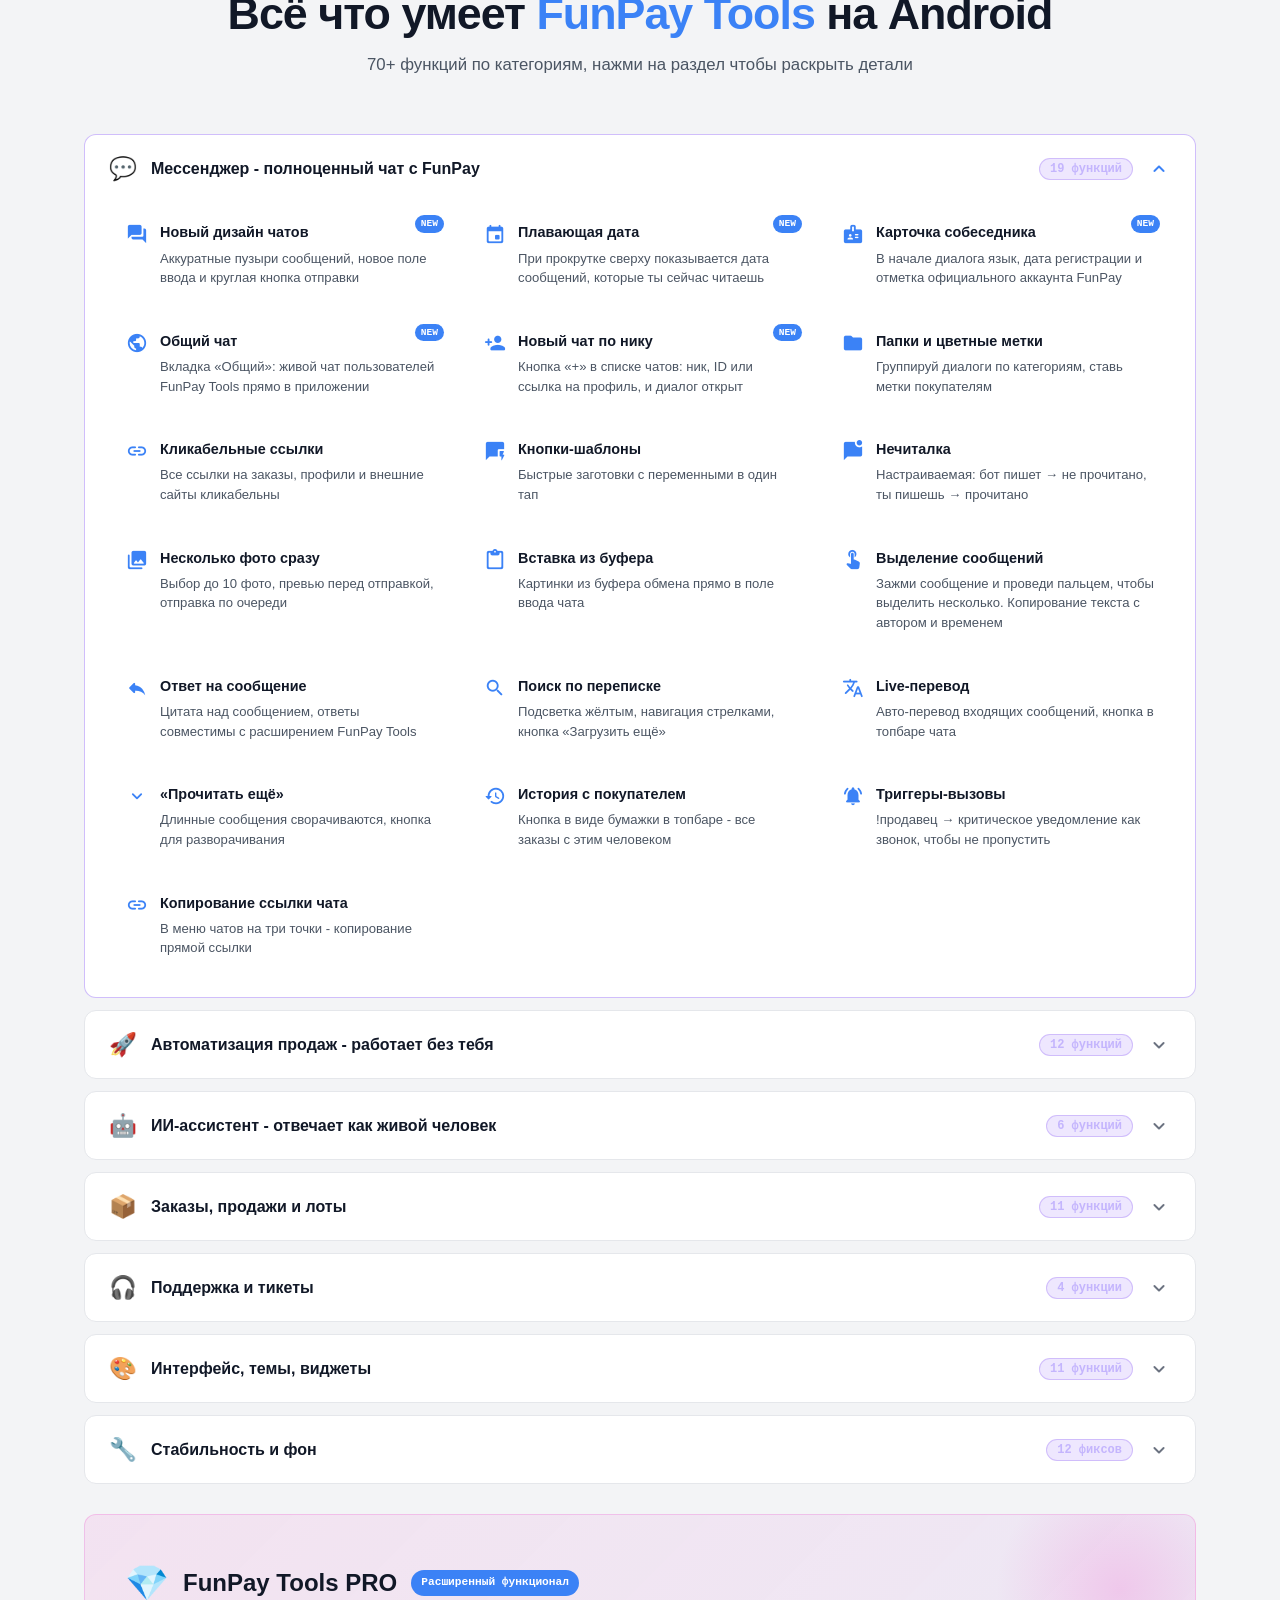
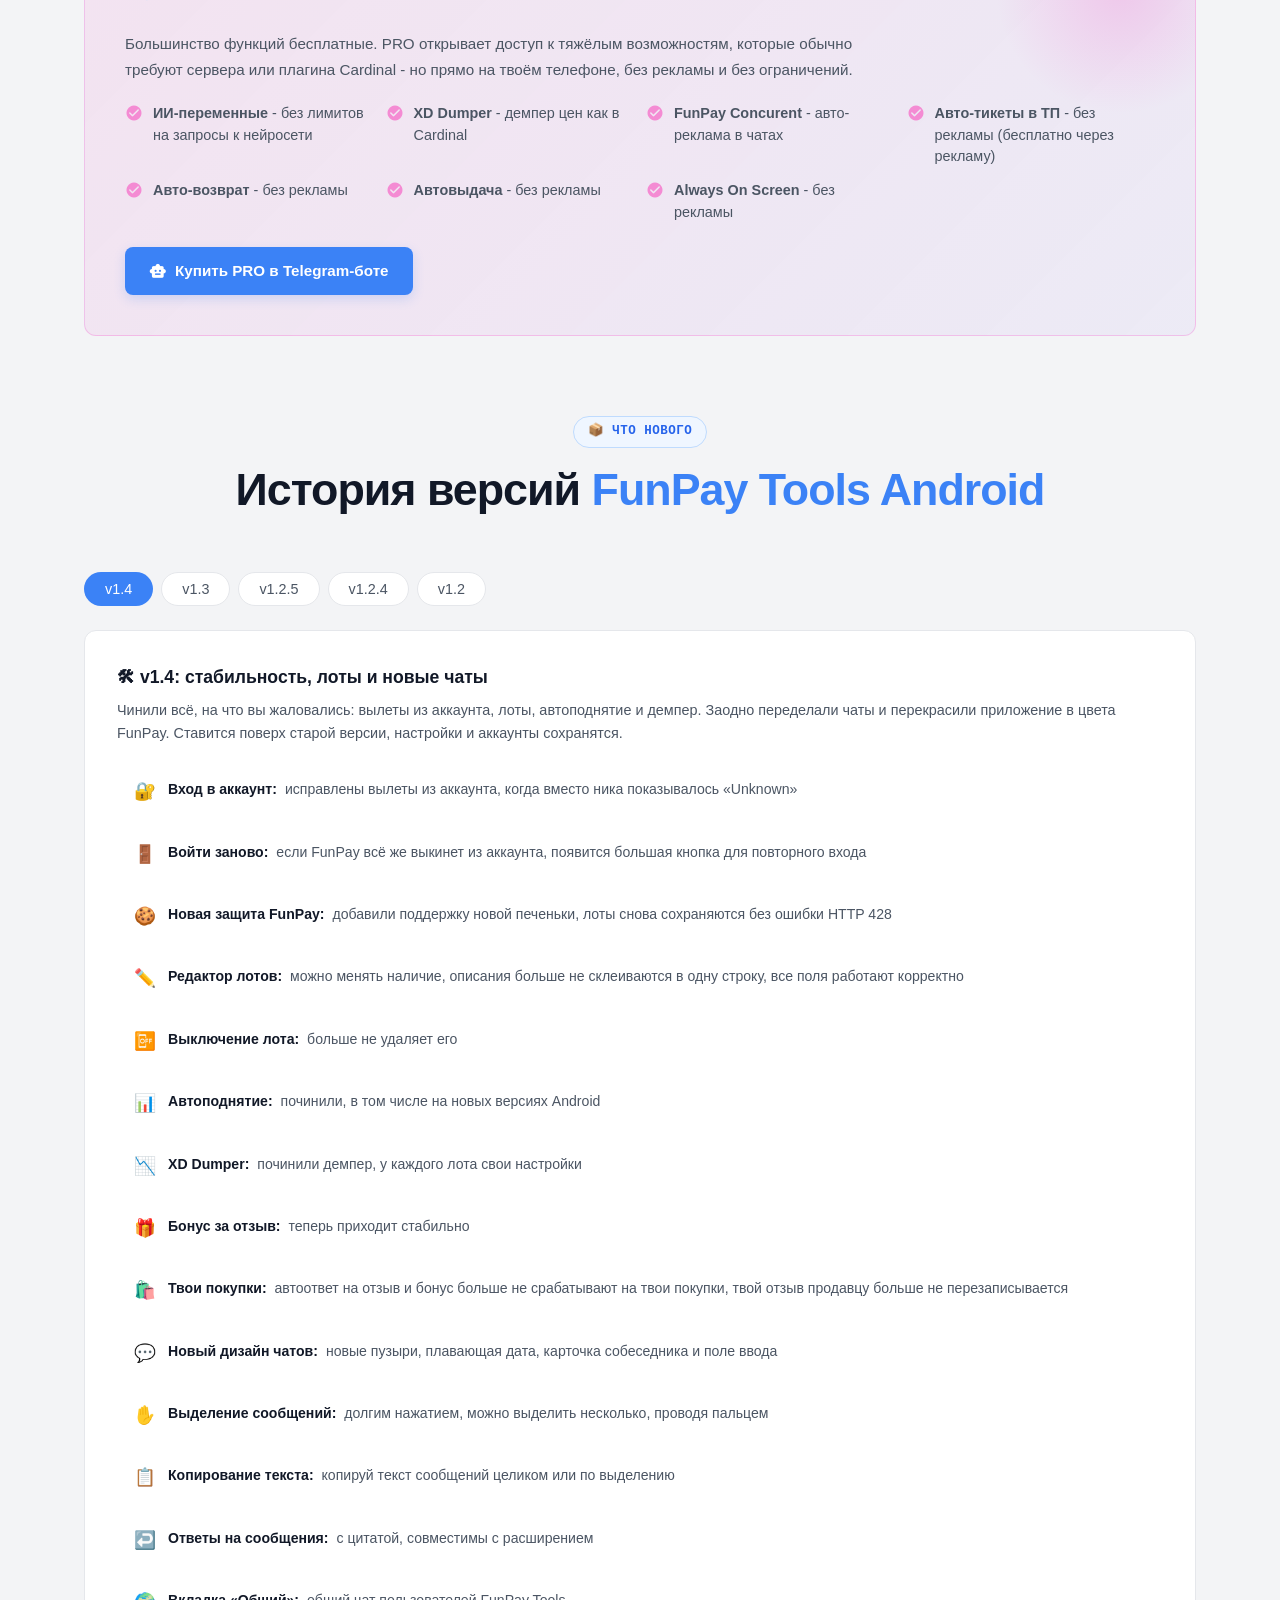
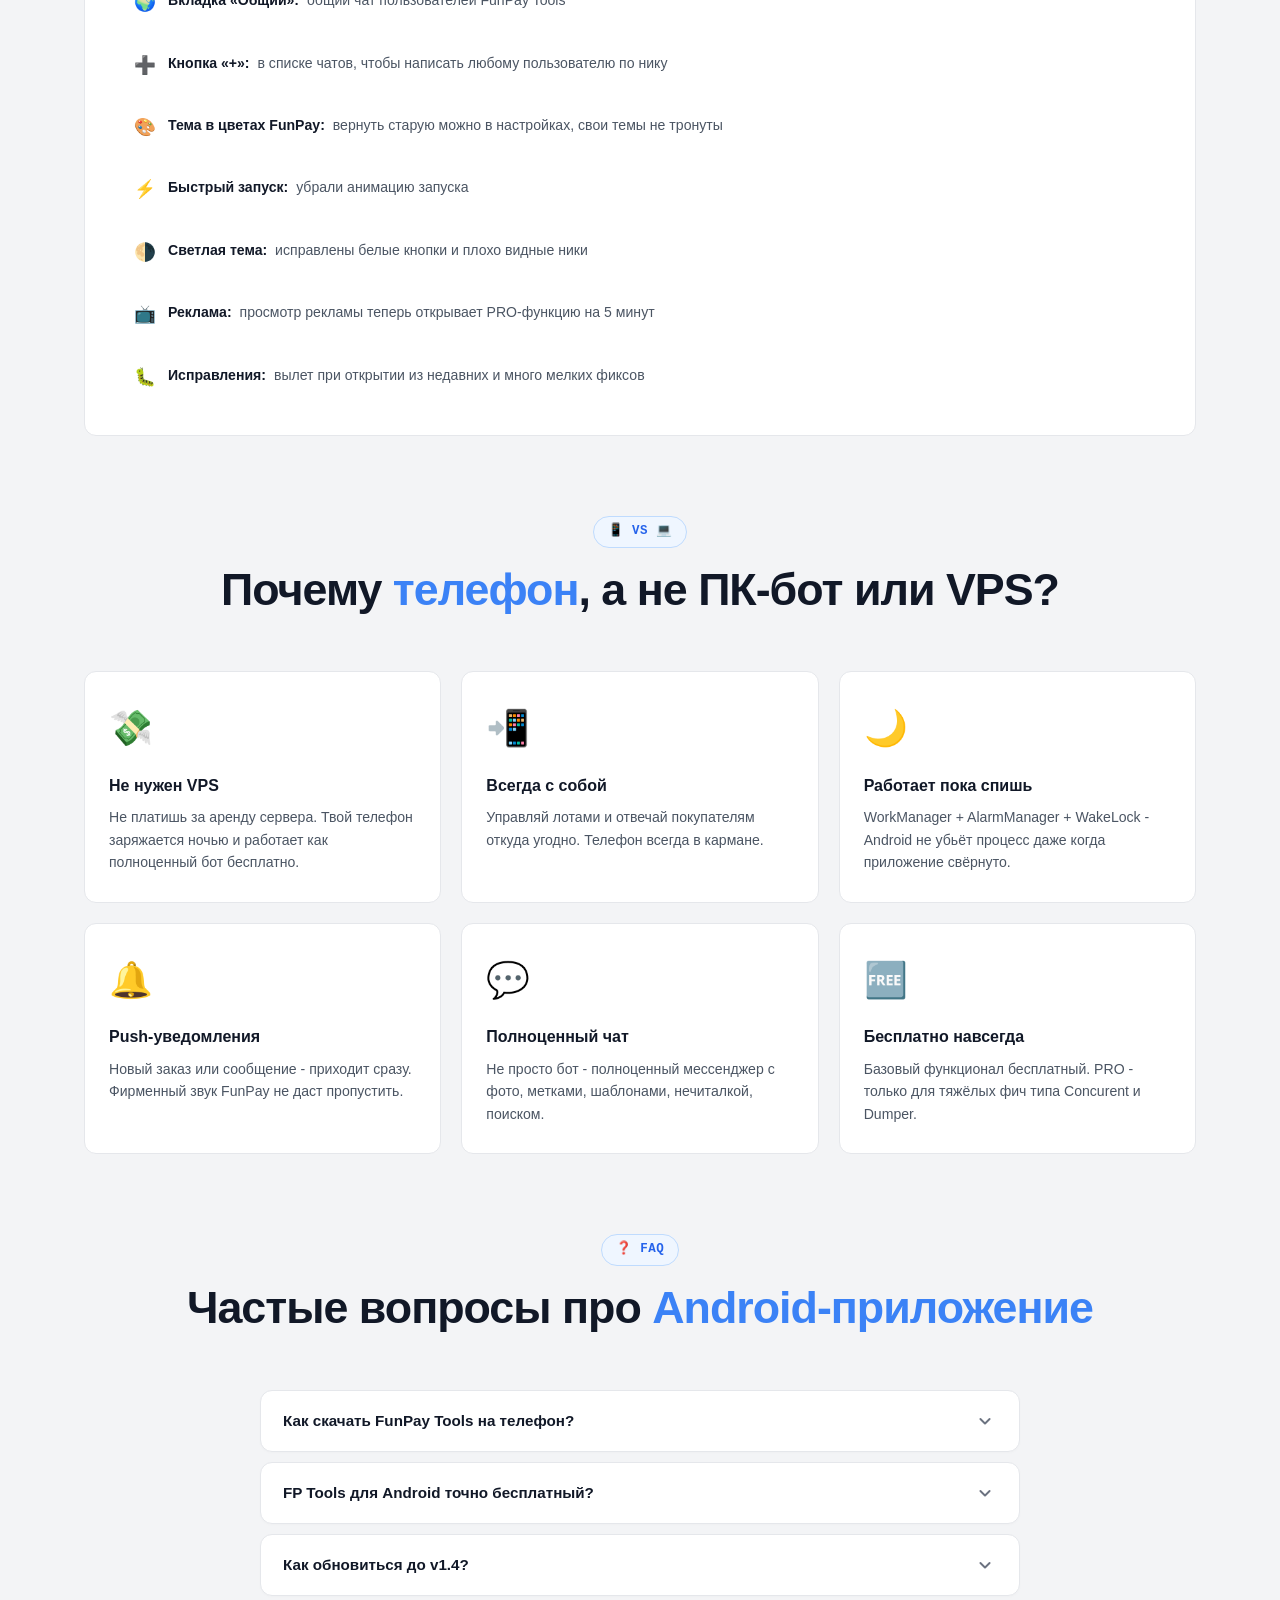
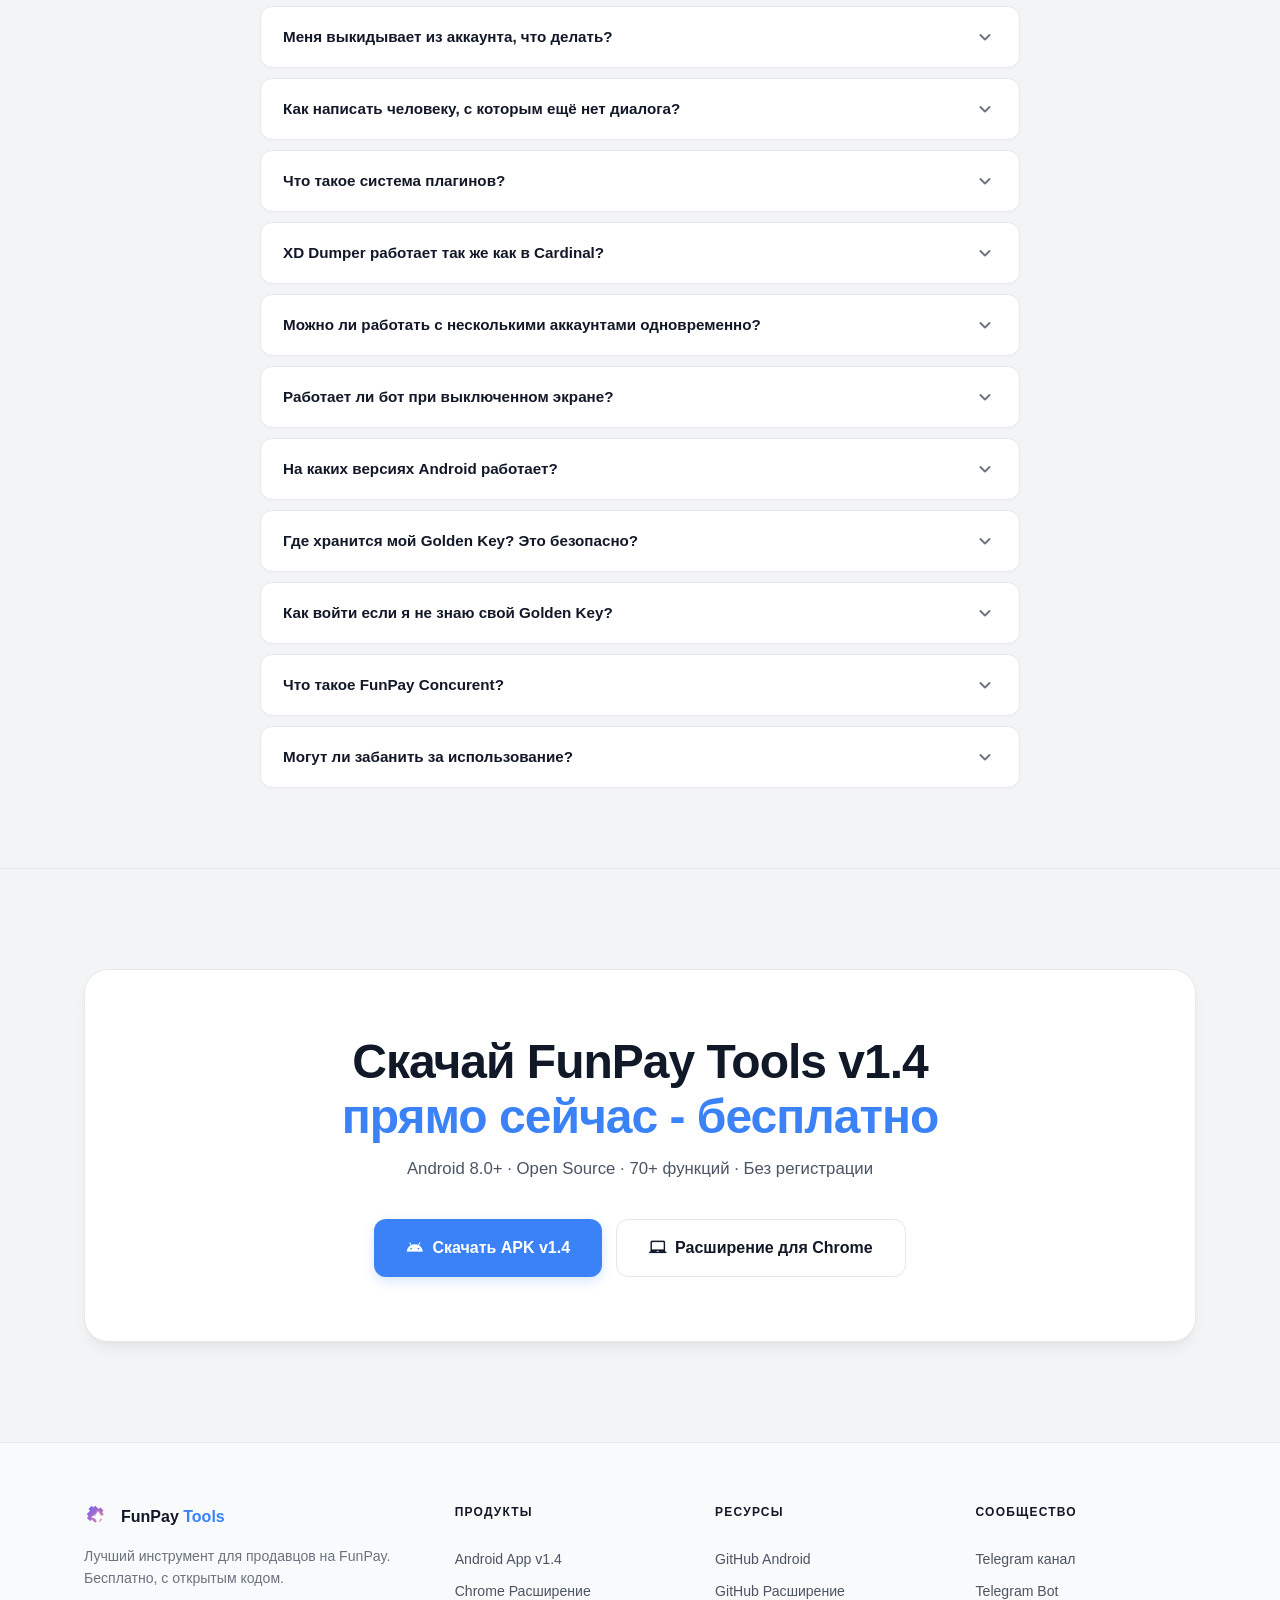
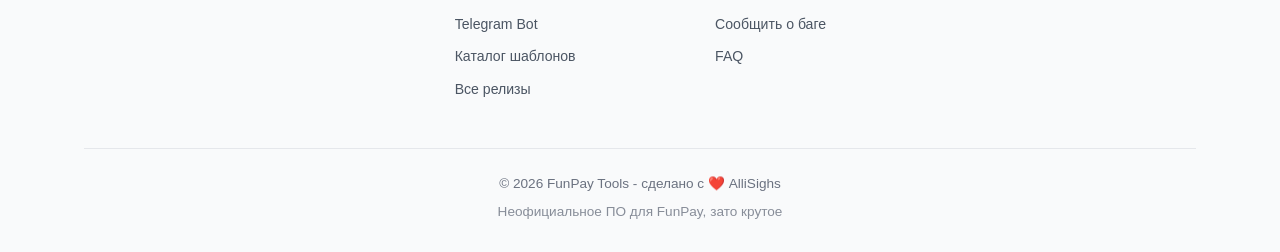
==== commit 34b214ab: "Update print statement from 'Hello' to 'Goodbye'" ====
--- a/android/index.html
+++ b/android/index.html
@@ -3,11 +3,11 @@
 <head>
     <meta charset="UTF-8">
     <meta name="viewport" content="width=device-width, initial-scale=1.0">
-    <title>Скачать FunPay Tools на Android — бесплатный APK v1.3</title>
-    <meta name="description" content="Скачать FunPay Tools на Android бесплатно. APK v1.3: система плагинов, XD Dumper как в Cardinal, автовыдача, Concurent, ИИ-переменные, мульти-аккаунты с прокси, лента отзывов. Android 8.0+.">
+    <title>Скачать FunPay Tools на Android, бесплатный APK v1.4</title>
+    <meta name="description" content="Скачать FunPay Tools на Android бесплатно. APK v1.4: стабильный вход в аккаунт, рабочий редактор лотов и автоподнятие, XD Dumper, новые чаты с ответами, общий чат, тема в цветах FunPay, автовыдача и плагины. Android 8.0+.">
     <meta name="keywords" content="funpay скачать на андроид, funpay android приложение, fp tools андроид, фп тулс скачать, funpay tools apk, фанпей андроид скачать, funpay apk бесплатно, фп скачать на телефон, funpay плагины, funpay dumper android">
     <link rel="canonical" href="https://funpay.tools/android">
-    <meta property="og:title" content="Скачать FunPay Tools на Android — бесплатно APK v1.3">
+    <meta property="og:title" content="Скачать FunPay Tools на Android, бесплатный APK v1.4">
     <meta property="og:url" content="https://funpay.tools/android">
     <meta property="og:type" content="website">
 
@@ -20,7 +20,7 @@
     <link rel="icon" href="../logo.svg" type="image/svg+xml">
 
     <script type="application/ld+json">
-    {"@context":"https://schema.org","@type":"SoftwareApplication","name":"FunPay Tools Android","url":"https://funpay.tools/android","operatingSystem":"Android 8.0+","applicationCategory":"BusinessApplication","softwareVersion":"1.3","offers":{"@type":"Offer","price":"0","priceCurrency":"RUB"},"downloadUrl":"https://github.com/XaviersDev/FunPay-Tools-Android/releases/latest"}
+    {"@context":"https://schema.org","@type":"SoftwareApplication","name":"FunPay Tools Android","url":"https://funpay.tools/android","operatingSystem":"Android 8.0+","applicationCategory":"BusinessApplication","softwareVersion":"1.4","offers":{"@type":"Offer","price":"0","priceCurrency":"RUB"},"downloadUrl":"https://github.com/XaviersDev/FunPay-Tools-Android/releases/latest"}
     </script>
 
     <style>
@@ -151,16 +151,16 @@
             <div class="container">
                 <div class="breadcrumb"><a href="/">FunPay Tools</a><span>›</span>Android</div>
                 <div class="hero-badge-row" style="justify-content: center;">
-                    <span class="badge badge-new">🔥 v1.3</span>
+                    <span class="badge badge-new">🔥 v1.4</span>
                     <span class="badge badge-free">Бесплатно</span>
                     <span class="badge badge-open">Open Source</span>
                 </div>
-                <h1>Скачать FunPay Tools<br><span class="gradient-text">на Android</span> — бесплатно</h1>
-                <p class="hero-sub">v1.3 — самое крупное обновление за всю историю. Система плагинов, демпер цен как в Cardinal, авто-выдача товаров, FunPay Concurent, мульти-аккаунты с прокси, лента смешных отзывов и ещё 50+ новых функций.</p>
+                <h1>Скачать FunPay Tools<br><span class="gradient-text">на Android</span> - бесплатно</h1>
+                <p class="hero-sub">v1.4 уже здесь. Больше никаких вылетов из аккаунта, лоты снова сохраняются, автоподнятие и демпер работают как надо. А ещё полностью новые чаты с ответами и выделением, общий чат FunPay Tools и тема в цветах FunPay.</p>
 
                 <div class="hero-cta" style="justify-content: center;">
                     <a href="https://github.com/XaviersDev/FunPay-Tools-Android/releases/latest" target="_blank" rel="noopener" class="btn btn-primary btn-xl android-download-btn">
-                        <span class="material-icons-round">android</span> Скачать APK v1.3
+                        <span class="material-icons-round">android</span> Скачать APK v1.4
                     </a>
                     <a href="https://github.com/XaviersDev/FunPay-Tools-Android/releases" target="_blank" rel="noopener" class="btn btn-ghost btn-xl">
                         <span class="material-icons-round">history</span> Все версии
@@ -172,7 +172,7 @@
                     <span class="meta-pill">💸 Бесплатно навсегда</span>
                     <span class="meta-pill">🔒 Код на GitHub</span>
                     <span class="meta-pill">📦 ~25 МБ</span>
-                    <span class="meta-pill">⭐ 60+ функций</span>
+                    <span class="meta-pill">⭐ 70+ функций</span>
                 </div>
             </div>
         </section>
@@ -187,78 +187,75 @@
             </div>
         </section>
 
-        <!-- KILLER FEATURES v1.3 -->
+        <!-- KILLER FEATURES v1.4 -->
         <section style="padding:0 0 80px">
             <div class="container">
                 <div class="section-header reveal">
-                    <div class="label-tag">🚀 Главное в v1.3</div>
-                    <h2 class="section-title">Что появилось в <span class="gradient-text">версии 1.3</span></h2>
-                    <p class="section-sub">Самые громкие новинки — плагины, инфраструктура, мощные инструменты</p>
+                    <div class="label-tag">🚀 Главное в v1.4</div>
+                    <h2 class="section-title">Что появилось в <span class="gradient-text">версии 1.4</span></h2>
+                    <p class="section-sub">Чинили всё, на что вы жаловались, и полностью переделали чаты</p>
                 </div>
                 <div class="killer-grid reveal">
                     <div class="killer-card">
-                        <div class="killer-icon">🧩</div>
-                        <h3>Система плагинов</h3>
-                        <p>Пиши свои скрипты, меняй интерфейс приложения, подключай свои нейросети. Открытая документация, можно делиться плагинами с другими.</p>
+                        <div class="killer-icon">🔐</div>
+                        <h3>Стабильный вход</h3>
+                        <p>Больше никаких вылетов из аккаунта, когда вместо ника показывалось «Unknown». Если FunPay всё же разлогинит, появится большая кнопка «Войти заново».</p>
+                    </div>
+                    <div class="killer-card">
+                        <div class="killer-icon">📦</div>
+                        <h3>Лоты снова сохраняются</h3>
+                        <p>Исправлена ошибка HTTP 428 при сохранении и поднятии лотов. Приложение поддерживает новую защиту FunPay.</p>
+                    </div>
+                    <div class="killer-card">
+                        <div class="killer-icon">✏️</div>
+                        <h3>Нормальный редактор лотов</h3>
+                        <p>Меняй наличие, описания и любые поля категории. Тексты больше не склеиваются в одну строку, а выключение лота его не удаляет.</p>
+                    </div>
+                    <div class="killer-card">
+                        <div class="killer-icon">📊</div>
+                        <h3>Автоподнятие работает</h3>
+                        <p>Поднятие лотов переписано заново и стабильно работает в фоне, в том числе на новых версиях Android.</p>
                     </div>
                     <div class="killer-card">
                         <div class="killer-icon">📉</div>
-                        <h3>XD Dumper 2.0</h3>
-                        <p>Демпер цен переписан 1:1 как Cardinal-плагин: pinned-режим, авто-патч обязательных полей, защита от провала ниже минимума, шаг до 1 секунды.</p>
-                    </div>
-                    <div class="killer-card">
-                        <div class="killer-icon">📦</div>
-                        <span class="killer-tag">PRO / Реклама</span>
-                        <h3>Автовыдача товаров</h3>
-                        <p>Полная авто-выдача как в Cardinal: товары выдаются автоматически после оплаты, поддержка списков, шаблоны под каждый лот, история выдач.</p>
-                    </div>
-                    <div class="killer-card">
-                        <div class="killer-icon">👁</div>
                         <span class="killer-tag">PRO</span>
-                        <h3>FunPay Concurent</h3>
-                        <p>Авто-реклама в игровых чатах FunPay. Встроенный браузер, поиск чатов по играм, парсинг всех игровых чатов. Работает 24/7 в фоне.</p>
-                    </div>
-                    <div class="killer-card">
-                        <div class="killer-icon">🛒</div>
-                        <h3>Вкладка «Продажи»</h3>
-                        <p>Все твои продажи в одном экране: количество и сумма за сегодня, кликабельные заказы с переходом в чат, история по покупателям.</p>
-                    </div>
-                    <div class="killer-card">
-                        <div class="killer-icon">😂</div>
-                        <h3>Лента смешных отзывов</h3>
-                        <p>Скролль смешные отзывы FunPay внутри приложения. Ставь реакции эмодзи, добавляй свои отзывы, видь кто оценил.</p>
-                    </div>
-                    <div class="killer-card">
-                        <div class="killer-icon">🌐</div>
-                        <h3>Мульти-аккаунты + прокси</h3>
-                        <p>Несколько аккаунтов работают параллельно через свой прокси. Поднятие лотов, автоматизация — всё одновременно, никаких банов за дублирование запросов.</p>
-                    </div>
-                    <div class="killer-card">
-                        <div class="killer-icon">🧠</div>
-                        <span class="killer-tag">PRO</span>
-                        <h3>ИИ-переменные</h3>
-                        <p>Динамические переменные с обращением к нейросети прямо в шаблонах. Гибкие разрешения какие данные ИИ видит, а какие нет.</p>
-                    </div>
-                    <div class="killer-card">
-                        <div class="killer-icon">🌙</div>
-                        <span class="killer-tag">PRO / Реклама</span>
-                        <h3>Always On Screen</h3>
-                        <p>Поставь старый телефон на полку — он будет 24/7 показывать инфу аккаунта. 10 видов экрана, не отключает фоновые процессы.</p>
+                        <h3>XD Dumper починен</h3>
+                        <p>Демпер снова перебивает конкурентов и держит цену в заданных рамках. Настройки каждого лота хранятся отдельно.</p>
+                    </div>
+                    <div class="killer-card">
+                        <div class="killer-icon">💬</div>
+                        <h3>Новые чаты</h3>
+                        <p>Аккуратные пузыри сообщений, плавающая дата при прокрутке, карточка собеседника с языком и датой регистрации, удобное поле ввода.</p>
+                    </div>
+                    <div class="killer-card">
+                        <div class="killer-icon">↩️</div>
+                        <h3>Ответы и выделение</h3>
+                        <p>Отвечай на сообщения с цитатой, ответы совместимы с расширением. Зажми сообщение и проведи пальцем, чтобы выделить сразу несколько.</p>
                     </div>
                     <div class="killer-card">
                         <div class="killer-icon">🌍</div>
-                        <h3>Live-перевод чатов</h3>
-                        <p>Авто-перевод входящих сообщений в реальном времени. Кнопка в топбаре чата — общайся с иностранными покупателями без барьеров.</p>
-                    </div>
-                    <div class="killer-card">
-                        <div class="killer-icon">💎</div>
-                        <h3>Каталог шаблонов</h3>
-                        <p>Готовые наборы автоответов, шаблонов, ИИ-настроек прямо из <a href="/catalog" style="color:#c4b5fd">funpay.tools/catalog</a>. Выбирай по галочкам что подгрузить.</p>
+                        <h3>Общий чат</h3>
+                        <p>Новая вкладка «Общий» в списке чатов. Общайся с другими пользователями FunPay Tools прямо в приложении.</p>
+                    </div>
+                    <div class="killer-card">
+                        <div class="killer-icon">➕</div>
+                        <h3>Написать по нику</h3>
+                        <p>Кнопка «+» в списке чатов. Введи ник, ID или ссылку на профиль, и откроется диалог с любым пользователем FunPay.</p>
                     </div>
                     <div class="killer-card">
                         <div class="killer-icon">🎨</div>
-                        <h3>Темы из изображений</h3>
-                        <p>Загрузи любую картинку — цвета темы сгенерятся автоматически под изображение, но не сливаясь. Можно потом подкорректировать вручную.</p>
+                        <h3>Тема в цветах FunPay</h3>
+                        <p>Новая светлая тема в фирменных бело-синих цветах. Старую можно вернуть в настройках, свои темы никто не трогал.</p>
+                    </div>
+                    <div class="killer-card">
+                        <div class="killer-icon">🎁</div>
+                        <h3>Бонус за отзыв</h3>
+                        <p>Бонус покупателю приходит стабильно. Автоответы и бонус больше не срабатывают на твои собственные покупки.</p>
+                    </div>
+                    <div class="killer-card">
+                        <div class="killer-icon">⚡</div>
+                        <h3>Быстрый запуск</h3>
+                        <p>Убрали анимацию запуска, приложение открывается сразу. Исправлен вылет при открытии после закрытия из недавних.</p>
                     </div>
                 </div>
             </div>
@@ -271,11 +268,11 @@
                     <h2 class="section-title">Как установить FunPay Tools <span class="gradient-text">на Android</span></h2>
                 </div>
                 <div class="steps-row reveal">
-                    <div class="step-card"><div class="step-num">1</div><h3>Скачайте APK</h3><p>Нажмите «Скачать APK» — файл загрузится напрямую с GitHub Releases</p></div>
+                    <div class="step-card"><div class="step-num">1</div><h3>Скачайте APK</h3><p>Нажмите «Скачать APK» - файл загрузится напрямую с GitHub Releases</p></div>
                     <div class="step-card"><div class="step-num">2</div><h3>Разрешите установку</h3><p>Настройки → Безопасность → «Установка из неизвестных источников»</p></div>
                     <div class="step-card"><div class="step-num">3</div><h3>Установите APK</h3><p>Откройте скачанный файл и нажмите «Установить»</p></div>
-                    <div class="step-card"><div class="step-num">4</div><h3>Войдите в аккаунт</h3><p>Через Golden Key или «Войти через Web» — поддерживается Google и 2FA</p></div>
-                    <div class="step-card"><div class="step-num">5</div><h3>Разрешите фон</h3><p>Для Xiaomi, Huawei, Samsung — разрешите автозапуск, отключите оптимизацию батареи</p></div>
+                    <div class="step-card"><div class="step-num">4</div><h3>Войдите в аккаунт</h3><p>Через Golden Key или «Войти через Web» - поддерживается Google и 2FA</p></div>
+                    <div class="step-card"><div class="step-num">5</div><h3>Разрешите фон</h3><p>Для Xiaomi, Huawei, Samsung - разрешите автозапуск, отключите оптимизацию батареи</p></div>
                 </div>
                 <div style="text-align:center;margin-top:34px">
                     <a href="https://github.com/XaviersDev/FunPay-Tools-Android/releases/latest" target="_blank" rel="noopener" class="btn btn-primary btn-xl android-download-btn"><span class="material-icons-round">download</span>Скачать FunPay Tools APK бесплатно</a>
@@ -289,73 +286,79 @@
                 <div class="section-header reveal">
                     <div class="label-tag">⚡ Полный список</div>
                     <h2 class="section-title">Всё что умеет <span class="gradient-text">FunPay Tools</span> на Android</h2>
-                    <p class="section-sub">60+ функций по категориям — нажми на раздел чтобы раскрыть детали</p>
+                    <p class="section-sub">70+ функций по категориям, нажми на раздел чтобы раскрыть детали</p>
                 </div>
                 <div id="acc" class="reveal" style="margin-top:36px">
 
                     <div class="acc-item open">
-                        <button class="acc-trigger"><span class="acc-emoji">💬</span><span class="acc-title">Мессенджер — полноценный чат с FunPay</span><span class="acc-badge">14 функций</span><span class="material-icons-round acc-arrow">expand_more</span></button>
+                        <button class="acc-trigger"><span class="acc-emoji">💬</span><span class="acc-title">Мессенджер - полноценный чат с FunPay</span><span class="acc-badge">19 функций</span><span class="material-icons-round acc-arrow">expand_more</span></button>
                         <div class="acc-body"><div class="acc-grid">
+                            <div class="acc-feat acc-feat-new"><span class="material-icons-round">forum</span><div><h4>Новый дизайн чатов</h4><p>Аккуратные пузыри сообщений, новое поле ввода и круглая кнопка отправки</p></div></div>
+                            <div class="acc-feat acc-feat-new"><span class="material-icons-round">event</span><div><h4>Плавающая дата</h4><p>При прокрутке сверху показывается дата сообщений, которые ты сейчас читаешь</p></div></div>
+                            <div class="acc-feat acc-feat-new"><span class="material-icons-round">badge</span><div><h4>Карточка собеседника</h4><p>В начале диалога язык, дата регистрации и отметка официального аккаунта FunPay</p></div></div>
+                            <div class="acc-feat acc-feat-new"><span class="material-icons-round">public</span><div><h4>Общий чат</h4><p>Вкладка «Общий»: живой чат пользователей FunPay Tools прямо в приложении</p></div></div>
+                            <div class="acc-feat acc-feat-new"><span class="material-icons-round">person_add</span><div><h4>Новый чат по нику</h4><p>Кнопка «+» в списке чатов: ник, ID или ссылка на профиль, и диалог открыт</p></div></div>
                             <div class="acc-feat"><span class="material-icons-round">folder</span><div><h4>Папки и цветные метки</h4><p>Группируй диалоги по категориям, ставь метки покупателям</p></div></div>
                             <div class="acc-feat"><span class="material-icons-round">link</span><div><h4>Кликабельные ссылки</h4><p>Все ссылки на заказы, профили и внешние сайты кликабельны</p></div></div>
                             <div class="acc-feat"><span class="material-icons-round">quickreply</span><div><h4>Кнопки-шаблоны</h4><p>Быстрые заготовки с переменными в один тап</p></div></div>
                             <div class="acc-feat"><span class="material-icons-round">mark_chat_unread</span><div><h4>Нечиталка</h4><p>Настраиваемая: бот пишет → не прочитано, ты пишешь → прочитано</p></div></div>
-                            <div class="acc-feat acc-feat-new"><span class="material-icons-round">photo_library</span><div><h4>Несколько фото сразу</h4><p>Выбор до 10 фото, превью перед отправкой, отправка по очереди</p></div></div>
-                            <div class="acc-feat acc-feat-new"><span class="material-icons-round">content_paste</span><div><h4>Вставка из буфера</h4><p>Картинки из буфера обмена прямо в поле ввода чата</p></div></div>
-                            <div class="acc-feat acc-feat-new"><span class="material-icons-round">touch_app</span><div><h4>Выделение сообщений</h4><p>Зажми сообщение — режим выделения как в Telegram, копирование с указанием автора и времени</p></div></div>
-                            <div class="acc-feat acc-feat-new"><span class="material-icons-round">reply</span><div><h4>Ответ на сообщение</h4><p>Кнопка Reply на пузыре, свайп влево, цитирование совместимо с FunPay</p></div></div>
-                            <div class="acc-feat acc-feat-new"><span class="material-icons-round">search</span><div><h4>Поиск по переписке</h4><p>Подсветка жёлтым, навигация стрелками, кнопка «Загрузить ещё»</p></div></div>
-                            <div class="acc-feat acc-feat-new"><span class="material-icons-round">translate</span><div><h4>Live-перевод</h4><p>Авто-перевод входящих сообщений, кнопка в топбаре чата</p></div></div>
-                            <div class="acc-feat acc-feat-new"><span class="material-icons-round">expand_more</span><div><h4>«Прочитать ещё»</h4><p>Длинные сообщения сворачиваются, кнопка для разворачивания</p></div></div>
-                            <div class="acc-feat acc-feat-new"><span class="material-icons-round">history</span><div><h4>История с покупателем</h4><p>Кнопка в виде бумажки в топбаре — все заказы с этим человеком</p></div></div>
-                            <div class="acc-feat acc-feat-new"><span class="material-icons-round">notifications_active</span><div><h4>Триггеры-вызовы</h4><p>!продавец → критическое уведомление как звонок, чтобы не пропустить</p></div></div>
-                            <div class="acc-feat acc-feat-new"><span class="material-icons-round">link</span><div><h4>Копирование ссылки чата</h4><p>В меню чатов на три точки — копирование прямой ссылки</p></div></div>
+                            <div class="acc-feat"><span class="material-icons-round">photo_library</span><div><h4>Несколько фото сразу</h4><p>Выбор до 10 фото, превью перед отправкой, отправка по очереди</p></div></div>
+                            <div class="acc-feat"><span class="material-icons-round">content_paste</span><div><h4>Вставка из буфера</h4><p>Картинки из буфера обмена прямо в поле ввода чата</p></div></div>
+                            <div class="acc-feat"><span class="material-icons-round">touch_app</span><div><h4>Выделение сообщений</h4><p>Зажми сообщение и проведи пальцем, чтобы выделить несколько. Копирование текста с автором и временем</p></div></div>
+                            <div class="acc-feat"><span class="material-icons-round">reply</span><div><h4>Ответ на сообщение</h4><p>Цитата над сообщением, ответы совместимы с расширением FunPay Tools</p></div></div>
+                            <div class="acc-feat"><span class="material-icons-round">search</span><div><h4>Поиск по переписке</h4><p>Подсветка жёлтым, навигация стрелками, кнопка «Загрузить ещё»</p></div></div>
+                            <div class="acc-feat"><span class="material-icons-round">translate</span><div><h4>Live-перевод</h4><p>Авто-перевод входящих сообщений, кнопка в топбаре чата</p></div></div>
+                            <div class="acc-feat"><span class="material-icons-round">expand_more</span><div><h4>«Прочитать ещё»</h4><p>Длинные сообщения сворачиваются, кнопка для разворачивания</p></div></div>
+                            <div class="acc-feat"><span class="material-icons-round">history</span><div><h4>История с покупателем</h4><p>Кнопка в виде бумажки в топбаре - все заказы с этим человеком</p></div></div>
+                            <div class="acc-feat"><span class="material-icons-round">notifications_active</span><div><h4>Триггеры-вызовы</h4><p>!продавец → критическое уведомление как звонок, чтобы не пропустить</p></div></div>
+                            <div class="acc-feat"><span class="material-icons-round">link</span><div><h4>Копирование ссылки чата</h4><p>В меню чатов на три точки - копирование прямой ссылки</p></div></div>
                         </div></div>
                     </div>
 
                     <div class="acc-item">
-                        <button class="acc-trigger"><span class="acc-emoji">🚀</span><span class="acc-title">Автоматизация продаж — работает без тебя</span><span class="acc-badge">12 функций</span><span class="material-icons-round acc-arrow">expand_more</span></button>
+                        <button class="acc-trigger"><span class="acc-emoji">🚀</span><span class="acc-title">Автоматизация продаж - работает без тебя</span><span class="acc-badge">12 функций</span><span class="material-icons-round acc-arrow">expand_more</span></button>
                         <div class="acc-body"><div class="acc-grid">
-                            <div class="acc-feat acc-feat-new"><span class="material-icons-round">smart_toy</span><div><h4>Умное авто-поднятие</h4><p>Читает кулдаун из ответа FunPay, а не фиксированный интервал — стабильнее в разы</p></div></div>
-                            <div class="acc-feat acc-feat-new"><span class="material-icons-round">trending_down</span><div><h4>XD Dumper 2.0</h4><p>1:1 как Cardinal-плагин: pinned-режим, авто-патч полей, защита от провала, минимум 1 сек</p></div></div>
-                            <div class="acc-feat acc-feat-new"><span class="material-icons-round">inventory</span><div><h4>Автовыдача товаров</h4><p>Полная как в Cardinal: списки, шаблоны под лот, история выдач</p></div></div>
-                            <div class="acc-feat acc-feat-new"><span class="material-icons-round">campaign</span><div><h4>FunPay Concurent</h4><p>Авто-реклама в игровых чатах FunPay, встроенный браузер, поиск по играм</p></div></div>
-                            <div class="acc-feat"><span class="material-icons-round">wifi</span><div><h4>Вечный онлайн</h4><p>Статус «Онлайн» 24/7 — повышает доверие покупателей</p></div></div>
-                            <div class="acc-feat acc-feat-new"><span class="material-icons-round">group</span><div><h4>Мульти-аккаунты + прокси</h4><p>Несколько аккаунтов параллельно, каждый через свой прокси</p></div></div>
-                            <div class="acc-feat acc-feat-new"><span class="material-icons-round">schedule</span><div><h4>Расписания занятости</h4><p>Режим занятости по кастомному расписанию — например ночью или в выходные</p></div></div>
-                            <div class="acc-feat acc-feat-new"><span class="material-icons-round">support_agent</span><div><h4>Авто-тикеты в ТП</h4><p>Авто-отправка обращений в техподдержку за неподтверждённые заказы</p></div></div>
-                            <div class="acc-feat acc-feat-new"><span class="material-icons-round">notifications</span><div><h4>Авто-напоминание клиентам</h4><p>Бот сам напомнит покупателю подтвердить заказ</p></div></div>
-                            <div class="acc-feat acc-feat-new"><span class="material-icons-round">card_giftcard</span><div><h4>Бонус за отзыв</h4><p>Авто-бонус покупателю когда он оставил отзыв</p></div></div>
+                            <div class="acc-feat"><span class="material-icons-round">smart_toy</span><div><h4>Умное авто-поднятие</h4><p>Читает кулдаун из ответа FunPay и стабильно работает в фоне на новых версиях Android</p></div></div>
+                            <div class="acc-feat"><span class="material-icons-round">trending_down</span><div><h4>XD Dumper</h4><p>Как Cardinal-плагин: pinned-режим, авто-патч полей, защита от провала. Свои настройки у каждого лота</p></div></div>
+                            <div class="acc-feat"><span class="material-icons-round">inventory</span><div><h4>Автовыдача товаров</h4><p>Полная как в Cardinal: списки, шаблоны под лот, история выдач</p></div></div>
+                            <div class="acc-feat"><span class="material-icons-round">campaign</span><div><h4>FunPay Concurent</h4><p>Авто-реклама в игровых чатах FunPay, встроенный браузер, поиск по играм</p></div></div>
+                            <div class="acc-feat"><span class="material-icons-round">wifi</span><div><h4>Вечный онлайн</h4><p>Статус «Онлайн» 24/7 - повышает доверие покупателей</p></div></div>
+                            <div class="acc-feat"><span class="material-icons-round">group</span><div><h4>Мульти-аккаунты + прокси</h4><p>Несколько аккаунтов параллельно, каждый через свой прокси</p></div></div>
+                            <div class="acc-feat"><span class="material-icons-round">schedule</span><div><h4>Расписания занятости</h4><p>Режим занятости по кастомному расписанию - например ночью или в выходные</p></div></div>
+                            <div class="acc-feat"><span class="material-icons-round">support_agent</span><div><h4>Авто-тикеты в ТП</h4><p>Авто-отправка обращений в техподдержку за неподтверждённые заказы</p></div></div>
+                            <div class="acc-feat"><span class="material-icons-round">notifications</span><div><h4>Авто-напоминание клиентам</h4><p>Бот сам напомнит покупателю подтвердить заказ</p></div></div>
+                            <div class="acc-feat"><span class="material-icons-round">card_giftcard</span><div><h4>Бонус за отзыв</h4><p>Авто-бонус покупателю за отзыв. Не срабатывает на твои собственные покупки</p></div></div>
                             <div class="acc-feat"><span class="material-icons-round">do_not_disturb</span><div><h4>Режим занятости</h4><p>Бот ответит, заморозит функции, авто-возврат за новые заказы (разрешено для автовыдачи)</p></div></div>
-                            <div class="acc-feat acc-feat-new"><span class="material-icons-round">text_format</span><div><h4>Регистр в командах</h4><p>Настройка чувствительности к регистру в автоответах на команды</p></div></div>
+                            <div class="acc-feat"><span class="material-icons-round">text_format</span><div><h4>Регистр в командах</h4><p>Настройка чувствительности к регистру в автоответах на команды</p></div></div>
                         </div></div>
                     </div>
 
                     <div class="acc-item">
-                        <button class="acc-trigger"><span class="acc-emoji">🤖</span><span class="acc-title">ИИ-ассистент — отвечает как живой человек</span><span class="acc-badge">6 функций</span><span class="material-icons-round acc-arrow">expand_more</span></button>
+                        <button class="acc-trigger"><span class="acc-emoji">🤖</span><span class="acc-title">ИИ-ассистент - отвечает как живой человек</span><span class="acc-badge">6 функций</span><span class="material-icons-round acc-arrow">expand_more</span></button>
                         <div class="acc-body"><div class="acc-grid">
                             <div class="acc-feat"><span class="material-icons-round">auto_awesome</span><div><h4>Волшебная палочка</h4><p>"ку ща выдам" → профессиональный ответ одним нажатием</p></div></div>
-                            <div class="acc-feat acc-feat-new"><span class="material-icons-round">psychology</span><div><h4>ИИ-переменные</h4><p>Динамические переменные с обращением к ИИ прямо в шаблонах</p></div></div>
-                            <div class="acc-feat acc-feat-new"><span class="material-icons-round">security</span><div><h4>Разрешения для ИИ</h4><p>Контролируй какие переменные ИИ видит — баланс, имя, и т.д.</p></div></div>
+                            <div class="acc-feat"><span class="material-icons-round">psychology</span><div><h4>ИИ-переменные</h4><p>Динамические переменные с обращением к ИИ прямо в шаблонах</p></div></div>
+                            <div class="acc-feat"><span class="material-icons-round">security</span><div><h4>Разрешения для ИИ</h4><p>Контролируй какие переменные ИИ видит - баланс, имя, и т.д.</p></div></div>
                             <div class="acc-feat"><span class="material-icons-round">star</span><div><h4>ИИ-ответы на отзывы</h4><p>Уникальные ответы с учётом названия товара и оценки</p></div></div>
-                            <div class="acc-feat"><span class="material-icons-round">waving_hand</span><div><h4>Умное авто-приветствие</h4><p>Кулдаун работает правильно — этому пользователю, а не всем</p></div></div>
-                            <div class="acc-feat acc-feat-new"><span class="material-icons-round">translate</span><div><h4>Авто-перевод RU→EN</h4><p>Описание лотов в один тап через Google-хак БЕЗ потери эмодзи и символов</p></div></div>
+                            <div class="acc-feat"><span class="material-icons-round">waving_hand</span><div><h4>Умное авто-приветствие</h4><p>Кулдаун работает правильно - этому пользователю, а не всем</p></div></div>
+                            <div class="acc-feat"><span class="material-icons-round">translate</span><div><h4>Авто-перевод RU→EN</h4><p>Описание лотов в один тап через Google-хак БЕЗ потери эмодзи и символов</p></div></div>
                         </div></div>
                     </div>
 
                     <div class="acc-item">
-                        <button class="acc-trigger"><span class="acc-emoji">📦</span><span class="acc-title">Заказы, продажи и лоты</span><span class="acc-badge">10 функций</span><span class="material-icons-round acc-arrow">expand_more</span></button>
+                        <button class="acc-trigger"><span class="acc-emoji">📦</span><span class="acc-title">Заказы, продажи и лоты</span><span class="acc-badge">11 функций</span><span class="material-icons-round acc-arrow">expand_more</span></button>
                         <div class="acc-body"><div class="acc-grid">
-                            <div class="acc-feat acc-feat-new"><span class="material-icons-round">shopping_cart</span><div><h4>Вкладка «Продажи»</h4><p>Все заказы, статистика за сегодня (количество + сумма), кликабельные, переход в чат</p></div></div>
-                            <div class="acc-feat"><span class="material-icons-round">inventory_2</span><div><h4>Менеджер лотов</h4><p>Массовое вкл/выкл, редактирование, копирование в другие категории</p></div></div>
-                            <div class="acc-feat acc-feat-new"><span class="material-icons-round">shopping_bag</span><div><h4>Покупка на FunPay</h4><p>Полноценный вход на лоты, покупка товаров, подтверждение, отзывы — всё внутри приложения</p></div></div>
+                            <div class="acc-feat acc-feat-new"><span class="material-icons-round">edit_note</span><div><h4>Новый редактор лотов</h4><p>Наличие, описания на двух языках и все поля категории, как на сайте FunPay</p></div></div>
+                            <div class="acc-feat"><span class="material-icons-round">shopping_cart</span><div><h4>Вкладка «Продажи»</h4><p>Все заказы, статистика за сегодня (количество + сумма), кликабельные, переход в чат</p></div></div>
+                            <div class="acc-feat"><span class="material-icons-round">inventory_2</span><div><h4>Менеджер лотов</h4><p>Массовое вкл/выкл, редактирование, копирование в другие категории. Выключение больше не удаляет лот</p></div></div>
+                            <div class="acc-feat"><span class="material-icons-round">shopping_bag</span><div><h4>Покупка на FunPay</h4><p>Полноценный вход на лоты, покупка товаров, подтверждение, отзывы - всё внутри приложения</p></div></div>
                             <div class="acc-feat"><span class="material-icons-round">receipt_long</span><div><h4>Экран заказа</h4><p>Детали, статистика, переписка по отзыву, кнопка возврата</p></div></div>
                             <div class="acc-feat"><span class="material-icons-round">undo</span><div><h4>Авто-возврат</h4><p>Возврат денег при плохом отзыве на дешёвый товар</p></div></div>
-                            <div class="acc-feat acc-feat-new"><span class="material-icons-round">rate_review</span><div><h4>Просьба отзыва v2</h4><p>Много переменных (ссылка на заказ и т.п.), убрано наложение с автоприветствием</p></div></div>
+                            <div class="acc-feat"><span class="material-icons-round">rate_review</span><div><h4>Просьба отзыва v2</h4><p>Много переменных (ссылка на заказ и т.п.), убрано наложение с автоприветствием</p></div></div>
                             <div class="acc-feat"><span class="material-icons-round">manage_search</span><div><h4>RMTHub интеграция</h4><p>Поиск по нику: доход, средний чек, игры, блокировки</p></div></div>
-                            <div class="acc-feat acc-feat-new"><span class="material-icons-round">account_balance_wallet</span><div><h4>Детализация баланса</h4><p>Активный / на КД с таймером до разблокировки замороженного баланса</p></div></div>
-                            <div class="acc-feat acc-feat-new"><span class="material-icons-round">block</span><div><h4>Обработка блокировки</h4><p>Приложение показывает что аккаунт заблокирован и причину</p></div></div>
-                            <div class="acc-feat acc-feat-new"><span class="material-icons-round">link</span><div><h4>Все типы lotname</h4><p>Поддержка lots/offer?id=… и chips/offer?id=… для всех типов лотов</p></div></div>
+                            <div class="acc-feat"><span class="material-icons-round">account_balance_wallet</span><div><h4>Детализация баланса</h4><p>Активный / на КД с таймером до разблокировки замороженного баланса</p></div></div>
+                            <div class="acc-feat"><span class="material-icons-round">block</span><div><h4>Обработка блокировки</h4><p>Приложение показывает что аккаунт заблокирован и причину</p></div></div>
+                            <div class="acc-feat"><span class="material-icons-round">link</span><div><h4>Все типы lotname</h4><p>Поддержка lots/offer?id=… и chips/offer?id=… для всех типов лотов</p></div></div>
                         </div></div>
                     </div>
 
@@ -363,39 +366,44 @@
                         <button class="acc-trigger"><span class="acc-emoji">🎧</span><span class="acc-title">Поддержка и тикеты</span><span class="acc-badge">4 функции</span><span class="material-icons-round acc-arrow">expand_more</span></button>
                         <div class="acc-body"><div class="acc-grid">
                             <div class="acc-feat"><span class="material-icons-round">support_agent</span><div><h4>Тикеты внутри приложения</h4><p>Создавай тикеты и общайся с агентами FunPay прямо внутри</p></div></div>
-                            <div class="acc-feat acc-feat-new"><span class="material-icons-round">attach_file</span><div><h4>Вложения в тикетах</h4><p>Отображение приложенных файлов из тикетов</p></div></div>
-                            <div class="acc-feat acc-feat-new"><span class="material-icons-round">add_photo_alternate</span><div><h4>Фото в тикетах</h4><p>Прикрепление фото при создании тикета, обработка ошибок отправки</p></div></div>
-                            <div class="acc-feat acc-feat-new"><span class="material-icons-round">person</span><div><h4>Автоподстановка имени</h4><p>В обращениях имя продавца подставляется автоматически</p></div></div>
+                            <div class="acc-feat"><span class="material-icons-round">attach_file</span><div><h4>Вложения в тикетах</h4><p>Отображение приложенных файлов из тикетов</p></div></div>
+                            <div class="acc-feat"><span class="material-icons-round">add_photo_alternate</span><div><h4>Фото в тикетах</h4><p>Прикрепление фото при создании тикета, обработка ошибок отправки</p></div></div>
+                            <div class="acc-feat"><span class="material-icons-round">person</span><div><h4>Автоподстановка имени</h4><p>В обращениях имя продавца подставляется автоматически</p></div></div>
                         </div></div>
                     </div>
 
                     <div class="acc-item">
-                        <button class="acc-trigger"><span class="acc-emoji">🎨</span><span class="acc-title">Интерфейс, темы, виджеты</span><span class="acc-badge">10 функций</span><span class="material-icons-round acc-arrow">expand_more</span></button>
+                        <button class="acc-trigger"><span class="acc-emoji">🎨</span><span class="acc-title">Интерфейс, темы, виджеты</span><span class="acc-badge">11 функций</span><span class="material-icons-round acc-arrow">expand_more</span></button>
                         <div class="acc-body"><div class="acc-grid">
+                            <div class="acc-feat acc-feat-new"><span class="material-icons-round">palette</span><div><h4>Тема в цветах FunPay</h4><p>Светлая бело-синяя тема по умолчанию, старая возвращается в настройках</p></div></div>
                             <div class="acc-feat"><span class="material-icons-round">widgets</span><div><h4>Виджеты рабочего стола</h4><p>Баланс и профиль с аватаркой и рейтингом, прозрачность настраивается</p></div></div>
                             <div class="acc-feat"><span class="material-icons-round">dark_mode</span><div><h4>AMOLED-режим</h4><p>Настоящий глубокий чёрный для экономии батареи</p></div></div>
-                            <div class="acc-feat acc-feat-new"><span class="material-icons-round">photo_filter</span><div><h4>Темы из изображений</h4><p>Загрузи картинку — цвета сгенерятся автоматически под неё, можно скорректировать</p></div></div>
-                            <div class="acc-feat acc-feat-new"><span class="material-icons-round">moving</span><div><h4>Динамические аватарки</h4><p>Автоматическая смена аватарок с парсингом отзывов, разные виды, интервалы</p></div></div>
-                            <div class="acc-feat acc-feat-new"><span class="material-icons-round">auto_fix_high</span><div><h4>Светящиеся ники</h4><p>Поддержка светящихся ников из расширения, украси свой через @FPToolsBot</p></div></div>
-                            <div class="acc-feat acc-feat-new"><span class="material-icons-round">phone_iphone</span><div><h4>Always On Screen</h4><p>Поставь старый телефон рядом — 24/7 инфа аккаунта, 10 видов экрана</p></div></div>
-                            <div class="acc-feat acc-feat-new"><span class="material-icons-round">cloud_download</span><div><h4>Каталог шаблонов</h4><p>Готовые наборы автоответов и шаблонов из funpay.tools/catalog</p></div></div>
-                            <div class="acc-feat acc-feat-new"><span class="material-icons-round">sentiment_satisfied</span><div><h4>Лента смешных отзывов</h4><p>Скролль и лайкай смешные отзывы FunPay, добавляй свои</p></div></div>
-                            <div class="acc-feat"><span class="material-icons-round">import_export</span><div><h4>Бэкапы (обновлены)</h4><p>Экспорт всех настроек, все новые фичи 1.3 поддерживаются</p></div></div>
+                            <div class="acc-feat"><span class="material-icons-round">photo_filter</span><div><h4>Темы из изображений</h4><p>Загрузи картинку - цвета сгенерятся автоматически под неё, можно скорректировать</p></div></div>
+                            <div class="acc-feat"><span class="material-icons-round">moving</span><div><h4>Динамические аватарки</h4><p>Автоматическая смена аватарок с парсингом отзывов, разные виды, интервалы</p></div></div>
+                            <div class="acc-feat"><span class="material-icons-round">auto_fix_high</span><div><h4>Светящиеся ники</h4><p>Поддержка светящихся ников из расширения, украси свой через @FPToolsBot</p></div></div>
+                            <div class="acc-feat"><span class="material-icons-round">phone_iphone</span><div><h4>Always On Screen</h4><p>Поставь старый телефон рядом - 24/7 инфа аккаунта, 10 видов экрана</p></div></div>
+                            <div class="acc-feat"><span class="material-icons-round">cloud_download</span><div><h4>Каталог шаблонов</h4><p>Готовые наборы автоответов и шаблонов из funpay.tools/catalog</p></div></div>
+                            <div class="acc-feat"><span class="material-icons-round">sentiment_satisfied</span><div><h4>Лента смешных отзывов</h4><p>Скролль и лайкай смешные отзывы FunPay, добавляй свои</p></div></div>
+                            <div class="acc-feat"><span class="material-icons-round">import_export</span><div><h4>Бэкапы</h4><p>Экспорт всех настроек в один файл, перенос на новый телефон за секунды</p></div></div>
                             <div class="acc-feat"><span class="material-icons-round">notifications_active</span><div><h4>Фирменные уведомления</h4><p>Тот самый звук FunPay, быстрый ответ из шторки</p></div></div>
                         </div></div>
                     </div>
 
                     <div class="acc-item">
-                        <button class="acc-trigger"><span class="acc-emoji">🔧</span><span class="acc-title">Стабильность и фон</span><span class="acc-badge">8 фиксов</span><span class="material-icons-round acc-arrow">expand_more</span></button>
+                        <button class="acc-trigger"><span class="acc-emoji">🔧</span><span class="acc-title">Стабильность и фон</span><span class="acc-badge">12 фиксов</span><span class="material-icons-round acc-arrow">expand_more</span></button>
                         <div class="acc-body"><div class="acc-grid">
-                            <div class="acc-feat acc-feat-new"><span class="material-icons-round">power</span><div><h4>Максимизация фона</h4><p>WorkManager + AlarmManager + onTaskRemoved + запрос игнора батареи</p></div></div>
-                            <div class="acc-feat acc-feat-new"><span class="material-icons-round">bug_report</span><div><h4>Случайные краши</h4><p>Десятки фиксов краш-репортов — приложение стабильнее</p></div></div>
-                            <div class="acc-feat acc-feat-new"><span class="material-icons-round">screen_rotation</span><div><h4>Горизонтальный режим</h4><p>Исправлен баг с залипанием в горизонтальном режиме без перезапуска</p></div></div>
-                            <div class="acc-feat acc-feat-new"><span class="material-icons-round">picture_in_picture</span><div><h4>Оконный режим Android</h4><p>Открывается с первого раза, копи-пейст работает, не вылетает</p></div></div>
-                            <div class="acc-feat acc-feat-new"><span class="material-icons-round">photo_size_select_large</span><div><h4>Отзывы в профилях</h4><p>Больше не вылетает при листании отзывов</p></div></div>
-                            <div class="acc-feat acc-feat-new"><span class="material-icons-round">notifications_off</span><div><h4>Уведомления на свои</h4><p>Уведомления больше не приходят на собственные сообщения</p></div></div>
-                            <div class="acc-feat acc-feat-new"><span class="material-icons-round">file_upload</span><div><h4>Дабл-клик фото</h4><p>Изображения больше не отсылаются 2 раза при плохом интернете</p></div></div>
-                            <div class="acc-feat acc-feat-new"><span class="material-icons-round">workspace_premium</span><div><h4>PRO-лимиты ИИ</h4><p>Если есть подписка PRO — лимит на запросы ИИ больше не действует</p></div></div>
+                            <div class="acc-feat acc-feat-new"><span class="material-icons-round">verified_user</span><div><h4>Стабильный вход</h4><p>Исправлены вылеты из аккаунта. Если FunPay сбросит сессию, появится кнопка «Войти заново»</p></div></div>
+                            <div class="acc-feat acc-feat-new"><span class="material-icons-round">shield</span><div><h4>Новая защита FunPay</h4><p>Поддержка новой печеньки FunPay, больше нет ошибки 428 на лотах</p></div></div>
+                            <div class="acc-feat acc-feat-new"><span class="material-icons-round">restart_alt</span><div><h4>Запуск из недавних</h4><p>Больше не вылетает при открытии после закрытия из недавних</p></div></div>
+                            <div class="acc-feat acc-feat-new"><span class="material-icons-round">bolt</span><div><h4>Быстрый запуск</h4><p>Убрали анимацию запуска, приложение открывается сразу</p></div></div>
+                            <div class="acc-feat"><span class="material-icons-round">power</span><div><h4>Максимизация фона</h4><p>WorkManager + AlarmManager + onTaskRemoved + запрос игнора батареи</p></div></div>
+                            <div class="acc-feat"><span class="material-icons-round">bug_report</span><div><h4>Случайные краши</h4><p>Десятки фиксов краш-репортов - приложение стабильнее</p></div></div>
+                            <div class="acc-feat"><span class="material-icons-round">screen_rotation</span><div><h4>Горизонтальный режим</h4><p>Исправлен баг с залипанием в горизонтальном режиме без перезапуска</p></div></div>
+                            <div class="acc-feat"><span class="material-icons-round">picture_in_picture</span><div><h4>Оконный режим Android</h4><p>Открывается с первого раза, копи-пейст работает, не вылетает</p></div></div>
+                            <div class="acc-feat"><span class="material-icons-round">photo_size_select_large</span><div><h4>Отзывы в профилях</h4><p>Больше не вылетает при листании отзывов</p></div></div>
+                            <div class="acc-feat"><span class="material-icons-round">notifications_off</span><div><h4>Уведомления на свои</h4><p>Уведомления больше не приходят на собственные сообщения</p></div></div>
+                            <div class="acc-feat"><span class="material-icons-round">file_upload</span><div><h4>Дабл-клик фото</h4><p>Изображения больше не отсылаются 2 раза при плохом интернете</p></div></div>
+                            <div class="acc-feat"><span class="material-icons-round">workspace_premium</span><div><h4>PRO-лимиты ИИ</h4><p>Если есть подписка PRO - лимит на запросы ИИ больше не действует</p></div></div>
                         </div></div>
                     </div>
 
@@ -409,16 +417,16 @@
                         <span class="pro-tag">Расширенный функционал</span>
                     </div>
                     <p style="font-size:0.95rem;color:var(--text2);line-height:1.7;max-width:780px;position:relative">
-                        Большинство функций бесплатные. PRO открывает доступ к тяжёлым возможностям, которые обычно требуют сервера или плагина Cardinal — но прямо на твоём телефоне, без рекламы и без ограничений.
+                        Большинство функций бесплатные. PRO открывает доступ к тяжёлым возможностям, которые обычно требуют сервера или плагина Cardinal - но прямо на твоём телефоне, без рекламы и без ограничений.
                     </p>
                     <div class="pro-features">
-                        <div class="pro-feat"><span class="material-icons-round">check_circle</span><span><b>ИИ-переменные</b> — без лимитов на запросы к нейросети</span></div>
-                        <div class="pro-feat"><span class="material-icons-round">check_circle</span><span><b>XD Dumper</b> — демпер цен как в Cardinal</span></div>
-                        <div class="pro-feat"><span class="material-icons-round">check_circle</span><span><b>FunPay Concurent</b> — авто-реклама в чатах</span></div>
-                        <div class="pro-feat"><span class="material-icons-round">check_circle</span><span><b>Авто-тикеты в ТП</b> — без рекламы (бесплатно через рекламу)</span></div>
-                        <div class="pro-feat"><span class="material-icons-round">check_circle</span><span><b>Авто-возврат</b> — без рекламы</span></div>
-                        <div class="pro-feat"><span class="material-icons-round">check_circle</span><span><b>Автовыдача</b> — без рекламы</span></div>
-                        <div class="pro-feat"><span class="material-icons-round">check_circle</span><span><b>Always On Screen</b> — без рекламы</span></div>
+                        <div class="pro-feat"><span class="material-icons-round">check_circle</span><span><b>ИИ-переменные</b> - без лимитов на запросы к нейросети</span></div>
+                        <div class="pro-feat"><span class="material-icons-round">check_circle</span><span><b>XD Dumper</b> - демпер цен как в Cardinal</span></div>
+                        <div class="pro-feat"><span class="material-icons-round">check_circle</span><span><b>FunPay Concurent</b> - авто-реклама в чатах</span></div>
+                        <div class="pro-feat"><span class="material-icons-round">check_circle</span><span><b>Авто-тикеты в ТП</b> - без рекламы (бесплатно через рекламу)</span></div>
+                        <div class="pro-feat"><span class="material-icons-round">check_circle</span><span><b>Авто-возврат</b> - без рекламы</span></div>
+                        <div class="pro-feat"><span class="material-icons-round">check_circle</span><span><b>Автовыдача</b> - без рекламы</span></div>
+                        <div class="pro-feat"><span class="material-icons-round">check_circle</span><span><b>Always On Screen</b> - без рекламы</span></div>
                     </div>
                     <div style="margin-top:24px;position:relative">
                         <a href="https://t.me/fptoolsbot" target="_blank" rel="noopener" class="btn btn-primary"><span class="material-icons-round">smart_toy</span>Купить PRO в Telegram-боте</a>
@@ -435,20 +443,50 @@
                     <h2 class="section-title">История версий <span class="gradient-text">FunPay Tools Android</span></h2>
                 </div>
                 <div class="cl-tabs reveal" id="cl-tabs">
-                    <button class="cl-tab active" data-cl="v13">v1.3</button>
+                    <button class="cl-tab active" data-cl="v14">v1.4</button>
+                    <button class="cl-tab" data-cl="v13">v1.3</button>
                     <button class="cl-tab" data-cl="v125">v1.2.5</button>
                     <button class="cl-tab" data-cl="v124">v1.2.4</button>
                     <button class="cl-tab" data-cl="v12">v1.2</button>
                 </div>
 
-                <div class="cl-pane active reveal" id="cl-v13">
+                <div class="cl-pane active reveal" id="cl-v14">
                     <div class="cl-card">
-                        <h3>🚀 v1.3 — Плагины, инфраструктура и десятки инструментов</h3>
+                        <h3>🛠 v1.4: стабильность, лоты и новые чаты</h3>
+                        <p class="cl-desc">Чинили всё, на что вы жаловались: вылеты из аккаунта, лоты, автоподнятие и демпер. Заодно переделали чаты и перекрасили приложение в цвета FunPay. Ставится поверх старой версии, настройки и аккаунты сохранятся.</p>
+                        <div class="cl-items">
+                            <div class="cl-item"><span class="cl-item-icon">🔐</span><div><strong>Вход в аккаунт:</strong> <span>исправлены вылеты из аккаунта, когда вместо ника показывалось «Unknown»</span></div></div>
+                            <div class="cl-item"><span class="cl-item-icon">🚪</span><div><strong>Войти заново:</strong> <span>если FunPay всё же выкинет из аккаунта, появится большая кнопка для повторного входа</span></div></div>
+                            <div class="cl-item"><span class="cl-item-icon">🍪</span><div><strong>Новая защита FunPay:</strong> <span>добавили поддержку новой печеньки, лоты снова сохраняются без ошибки HTTP 428</span></div></div>
+                            <div class="cl-item"><span class="cl-item-icon">✏️</span><div><strong>Редактор лотов:</strong> <span>можно менять наличие, описания больше не склеиваются в одну строку, все поля работают корректно</span></div></div>
+                            <div class="cl-item"><span class="cl-item-icon">📴</span><div><strong>Выключение лота:</strong> <span>больше не удаляет его</span></div></div>
+                            <div class="cl-item"><span class="cl-item-icon">📊</span><div><strong>Автоподнятие:</strong> <span>починили, в том числе на новых версиях Android</span></div></div>
+                            <div class="cl-item"><span class="cl-item-icon">📉</span><div><strong>XD Dumper:</strong> <span>починили демпер, у каждого лота свои настройки</span></div></div>
+                            <div class="cl-item"><span class="cl-item-icon">🎁</span><div><strong>Бонус за отзыв:</strong> <span>теперь приходит стабильно</span></div></div>
+                            <div class="cl-item"><span class="cl-item-icon">🛍️</span><div><strong>Твои покупки:</strong> <span>автоответ на отзыв и бонус больше не срабатывают на твои покупки, твой отзыв продавцу больше не перезаписывается</span></div></div>
+                            <div class="cl-item"><span class="cl-item-icon">💬</span><div><strong>Новый дизайн чатов:</strong> <span>новые пузыри, плавающая дата, карточка собеседника и поле ввода</span></div></div>
+                            <div class="cl-item"><span class="cl-item-icon">✋</span><div><strong>Выделение сообщений:</strong> <span>долгим нажатием, можно выделить несколько, проводя пальцем</span></div></div>
+                            <div class="cl-item"><span class="cl-item-icon">📋</span><div><strong>Копирование текста:</strong> <span>копируй текст сообщений целиком или по выделению</span></div></div>
+                            <div class="cl-item"><span class="cl-item-icon">↩️</span><div><strong>Ответы на сообщения:</strong> <span>с цитатой, совместимы с расширением</span></div></div>
+                            <div class="cl-item"><span class="cl-item-icon">🌍</span><div><strong>Вкладка «Общий»:</strong> <span>общий чат пользователей FunPay Tools</span></div></div>
+                            <div class="cl-item"><span class="cl-item-icon">➕</span><div><strong>Кнопка «+»:</strong> <span>в списке чатов, чтобы написать любому пользователю по нику</span></div></div>
+                            <div class="cl-item"><span class="cl-item-icon">🎨</span><div><strong>Тема в цветах FunPay:</strong> <span>вернуть старую можно в настройках, свои темы не тронуты</span></div></div>
+                            <div class="cl-item"><span class="cl-item-icon">⚡</span><div><strong>Быстрый запуск:</strong> <span>убрали анимацию запуска</span></div></div>
+                            <div class="cl-item"><span class="cl-item-icon">🌗</span><div><strong>Светлая тема:</strong> <span>исправлены белые кнопки и плохо видные ники</span></div></div>
+                            <div class="cl-item"><span class="cl-item-icon">📺</span><div><strong>Реклама:</strong> <span>просмотр рекламы теперь открывает PRO-функцию на 5 минут</span></div></div>
+                            <div class="cl-item"><span class="cl-item-icon">🐛</span><div><strong>Исправления:</strong> <span>вылет при открытии из недавних и много мелких фиксов</span></div></div>
+                        </div>
+                    </div>
+                </div>
+
+                <div class="cl-pane" id="cl-v13">
+                    <div class="cl-card">
+                        <h3>🚀 v1.3 - Плагины, инфраструктура и десятки инструментов</h3>
                         <p class="cl-desc">Самое крупное обновление в истории приложения. 60+ изменений по всем направлениям.</p>
                         <div class="cl-items">
-                            <div class="cl-item"><span class="cl-item-icon">🧩</span><div><strong>Система плагинов:</strong> <span>пиши свои скрипты, меняй интерфейс, подключай ИИ — открытая документация</span></div></div>
-                            <div class="cl-item"><span class="cl-item-icon">📉</span><div><strong>XD Dumper 2.0:</strong> <span>переписан 1:1 как Cardinal-плагин — pinned-режим, авто-патч полей, защита от провала, минимум 1 секунда</span></div></div>
-                            <div class="cl-item"><span class="cl-item-icon">📦</span><div><strong>Автовыдача товаров:</strong> <span>полная как в Cardinal — списки, шаблоны под лот, история выдач</span></div></div>
+                            <div class="cl-item"><span class="cl-item-icon">🧩</span><div><strong>Система плагинов:</strong> <span>пиши свои скрипты, меняй интерфейс, подключай ИИ - открытая документация</span></div></div>
+                            <div class="cl-item"><span class="cl-item-icon">📉</span><div><strong>XD Dumper 2.0:</strong> <span>переписан 1:1 как Cardinal-плагин - pinned-режим, авто-патч полей, защита от провала, минимум 1 секунда</span></div></div>
+                            <div class="cl-item"><span class="cl-item-icon">📦</span><div><strong>Автовыдача товаров:</strong> <span>полная как в Cardinal - списки, шаблоны под лот, история выдач</span></div></div>
                             <div class="cl-item"><span class="cl-item-icon">👁</span><div><strong>FunPay Concurent:</strong> <span>авто-реклама в игровых чатах, встроенный браузер, поиск чатов по играм</span></div></div>
                             <div class="cl-item"><span class="cl-item-icon">🛒</span><div><strong>Вкладка «Продажи»:</strong> <span>все заказы, статистика за сегодня (сумма + количество), кликабельные заказы</span></div></div>
                             <div class="cl-item"><span class="cl-item-icon">😂</span><div><strong>Лента смешных отзывов:</strong> <span>скролль и лайкай смешные отзывы FunPay, добавляй свои</span></div></div>
@@ -459,10 +497,10 @@
                             <div class="cl-item"><span class="cl-item-icon">💎</span><div><strong>Каталог шаблонов:</strong> <span>готовые наборы автоответов из funpay.tools/catalog</span></div></div>
                             <div class="cl-item"><span class="cl-item-icon">🎨</span><div><strong>Темы из изображений:</strong> <span>цвета темы генерятся под загруженную картинку</span></div></div>
                             <div class="cl-item"><span class="cl-item-icon">🔒</span><div><strong>Секретный чат FunPay:</strong> <span>зашифрованное общение с покупателем прямо в приложении</span></div></div>
-                            <div class="cl-item"><span class="cl-item-icon">🛍️</span><div><strong>Покупки на FunPay:</strong> <span>полноценный вход на лоты, покупка, подтверждение, отзывы — всё внутри</span></div></div>
+                            <div class="cl-item"><span class="cl-item-icon">🛍️</span><div><strong>Покупки на FunPay:</strong> <span>полноценный вход на лоты, покупка, подтверждение, отзывы - всё внутри</span></div></div>
                             <div class="cl-item"><span class="cl-item-icon">📊</span><div><strong>Умное авто-поднятие:</strong> <span>читает кулдаун из ответа FunPay, а не фиксированный интервал</span></div></div>
                             <div class="cl-item"><span class="cl-item-icon">💰</span><div><strong>Детализация баланса:</strong> <span>активный / на КД с таймером, улучшен интерфейс профиля</span></div></div>
-                            <div class="cl-item"><span class="cl-item-icon">📜</span><div><strong>История с покупателем:</strong> <span>кнопка-бумажка в топбаре — все заказы с этим человеком</span></div></div>
+                            <div class="cl-item"><span class="cl-item-icon">📜</span><div><strong>История с покупателем:</strong> <span>кнопка-бумажка в топбаре - все заказы с этим человеком</span></div></div>
                             <div class="cl-item"><span class="cl-item-icon">🚨</span><div><strong>Триггеры-вызовы:</strong> <span>!продавец → критическое уведомление как звонок</span></div></div>
                             <div class="cl-item"><span class="cl-item-icon">😴</span><div><strong>Расписания занятости:</strong> <span>режим занятости по кастомному расписанию (например ночью)</span></div></div>
                             <div class="cl-item"><span class="cl-item-icon">🎫</span><div><strong>Авто-тикеты в ТП:</strong> <span>авто-обращения за неподтверждённые заказы</span></div></div>
@@ -494,10 +532,10 @@
 
                 <div class="cl-pane" id="cl-v125">
                     <div class="cl-card">
-                        <h3>🔧 v1.2.5 — Техническое обновление</h3>
+                        <h3>🔧 v1.2.5 - Техническое обновление</h3>
                         <p class="cl-desc">Важные фиксы автоматизации и фоновой работы.</p>
                         <div class="cl-items">
-                            <div class="cl-item"><span class="cl-item-icon">✅</span><div><strong>Авто-приветствие:</strong> <span>таймер теперь работает правильно — "не повторять X часов этому пользователю", а не всем сразу</span></div></div>
+                            <div class="cl-item"><span class="cl-item-icon">✅</span><div><strong>Авто-приветствие:</strong> <span>таймер теперь работает правильно - "не повторять X часов этому пользователю", а не всем сразу</span></div></div>
                             <div class="cl-item"><span class="cl-item-icon">✅</span><div><strong>Автокоманды:</strong> <span>перестали триггериться на собственные сообщения; убрано ограничение на количество срабатываний</span></div></div>
                             <div class="cl-item"><span class="cl-item-icon">✅</span><div><strong>Изображения в автоматизации:</strong> <span>теперь сохраняются в памяти телефона и не теряются при перезапуске</span></div></div>
                             <div class="cl-item"><span class="cl-item-icon">✅</span><div><strong>Авто-ответы на отзывы:</strong> <span>починена переменная $date, добавлены расширенные настройки стиля для ИИ-ответов</span></div></div>
@@ -508,13 +546,13 @@
 
                 <div class="cl-pane" id="cl-v124">
                     <div class="cl-card">
-                        <h3>🌟 v1.2.4 — Большое обновление</h3>
+                        <h3>🌟 v1.2.4 - Большое обновление</h3>
                         <p class="cl-desc">Переработан фоновый режим, добавлены профили пользователей и медиа в автоматизации.</p>
                         <div class="cl-items">
-                            <div class="cl-item"><span class="cl-item-icon">🔋</span><div><strong>Максимизация фона:</strong> <span>WorkManager + AlarmManager — приложение не засыпает в самый неподходящий момент</span></div></div>
+                            <div class="cl-item"><span class="cl-item-icon">🔋</span><div><strong>Максимизация фона:</strong> <span>WorkManager + AlarmManager - приложение не засыпает в самый неподходящий момент</span></div></div>
                             <div class="cl-item"><span class="cl-item-icon">👥</span><div><strong>Профили пользователей:</strong> <span>ссылки на профиль покупателя в чате теперь кликабельны</span></div></div>
                             <div class="cl-item"><span class="cl-item-icon">🖼️</span><div><strong>Медиа в автоматизации:</strong> <span>картинки в авто-просьбе отзыва, шаблонах, автовозврате и режиме занятости</span></div></div>
-                            <div class="cl-item"><span class="cl-item-icon">📉</span><div><strong>Ремонт XD Демпера:</strong> <span>исправлена проблема в категориях типа "звёзды" — теперь перебивает конкурентов везде</span></div></div>
+                            <div class="cl-item"><span class="cl-item-icon">📉</span><div><strong>Ремонт XD Демпера:</strong> <span>исправлена проблема в категориях типа "звёзды" - теперь перебивает конкурентов везде</span></div></div>
                             <div class="cl-item"><span class="cl-item-icon">📱</span><div><strong>Виджеты:</strong> <span>больше не крашат приложение при клике. Метка времени и кнопка ручного обновления</span></div></div>
                             <div class="cl-item"><span class="cl-item-icon">🔔</span><div><strong>Фирменный звук:</strong> <span>возвращён funpay_push.mp3, который пропадал в версии 1.2</span></div></div>
                         </div>
@@ -523,7 +561,7 @@
 
                 <div class="cl-pane" id="cl-v12">
                     <div class="cl-card">
-                        <h3>💥 v1.2 — Эра тотальной автоматизации</h3>
+                        <h3>💥 v1.2 - Эра тотальной автоматизации</h3>
                         <p class="cl-desc">Большое обновление с 8 крупными новыми функциями.</p>
                         <div class="cl-items">
                             <div class="cl-item"><span class="cl-item-icon">👥</span><div><strong>Мультиаккаунты:</strong> <span>несколько аккаунтов FunPay в одном приложении, умная задержка против банов</span></div></div>
@@ -546,10 +584,10 @@
                 <div class="why-grid reveal">
                     <div class="why-card"><div class="why-icon">💸</div><h3>Не нужен VPS</h3><p>Не платишь за аренду сервера. Твой телефон заряжается ночью и работает как полноценный бот бесплатно.</p></div>
                     <div class="why-card"><div class="why-icon">📲</div><h3>Всегда с собой</h3><p>Управляй лотами и отвечай покупателям откуда угодно. Телефон всегда в кармане.</p></div>
-                    <div class="why-card"><div class="why-icon">🌙</div><h3>Работает пока спишь</h3><p>WorkManager + AlarmManager + WakeLock — Android не убьёт процесс даже когда приложение свёрнуто.</p></div>
-                    <div class="why-card"><div class="why-icon">🔔</div><h3>Push-уведомления</h3><p>Новый заказ или сообщение — приходит сразу. Фирменный звук FunPay не даст пропустить.</p></div>
-                    <div class="why-card"><div class="why-icon">💬</div><h3>Полноценный чат</h3><p>Не просто бот — полноценный мессенджер с фото, метками, шаблонами, нечиталкой, поиском.</p></div>
-                    <div class="why-card"><div class="why-icon">🆓</div><h3>Бесплатно навсегда</h3><p>Базовый функционал бесплатный. PRO — только для тяжёлых фич типа Concurent и Dumper.</p></div>
+                    <div class="why-card"><div class="why-icon">🌙</div><h3>Работает пока спишь</h3><p>WorkManager + AlarmManager + WakeLock - Android не убьёт процесс даже когда приложение свёрнуто.</p></div>
+                    <div class="why-card"><div class="why-icon">🔔</div><h3>Push-уведомления</h3><p>Новый заказ или сообщение - приходит сразу. Фирменный звук FunPay не даст пропустить.</p></div>
+                    <div class="why-card"><div class="why-icon">💬</div><h3>Полноценный чат</h3><p>Не просто бот - полноценный мессенджер с фото, метками, шаблонами, нечиталкой, поиском.</p></div>
+                    <div class="why-card"><div class="why-icon">🆓</div><h3>Бесплатно навсегда</h3><p>Базовый функционал бесплатный. PRO - только для тяжёлых фич типа Concurent и Dumper.</p></div>
                 </div>
             </div>
         </section>
@@ -563,23 +601,35 @@
                 <div class="faq-list reveal">
                     <div class="faq-item">
                         <button class="faq-q">Как скачать FunPay Tools на телефон?<span class="material-icons-round">expand_more</span></button>
-                        <div class="faq-a">Нажми кнопку «Скачать APK» выше — файл загрузится напрямую с GitHub. Открой APK и установи, разрешив установку из неизвестных источников. Весь процесс занимает меньше минуты.</div>
+                        <div class="faq-a">Нажми кнопку «Скачать APK» выше - файл загрузится напрямую с GitHub. Открой APK и установи, разрешив установку из неизвестных источников. Весь процесс занимает меньше минуты.</div>
                     </div>
                     <div class="faq-item">
                         <button class="faq-q">FP Tools для Android точно бесплатный?<span class="material-icons-round">expand_more</span></button>
-                        <div class="faq-a">Большинство функций бесплатны навсегда. PRO-подписка открывает доступ к тяжёлым фичам: ИИ-переменные без лимитов, XD Dumper, Concurent. Часть PRO-функций можно временно разблокировать через просмотр рекламы.</div>
-                    </div>
-                    <div class="faq-item">
-                        <button class="faq-q">Что такое система плагинов в v1.3?<span class="material-icons-round">expand_more</span></button>
-                        <div class="faq-a">В версии 1.3 ты можешь писать свои скрипты на JavaScript/Lua и расширять приложение бесконечно: меняй интерфейс, добавляй ИИ-интеграции, парси внешние сайты. Документация на GitHub, можно делиться плагинами с другими пользователями.</div>
+                        <div class="faq-a">Большинство функций бесплатны навсегда. PRO-подписка открывает доступ к тяжёлым фичам: ИИ-переменные без лимитов, XD Dumper, Concurent. Часть PRO-функций можно бесплатно открыть на 5 минут за просмотр рекламы.</div>
+                    </div>
+                    <div class="faq-item">
+                        <button class="faq-q">Как обновиться до v1.4?<span class="material-icons-round">expand_more</span></button>
+                        <div class="faq-a">Скачай новый APK и установи поверх старой версии. Удалять старое приложение не нужно, аккаунты и настройки сохранятся.</div>
+                    </div>
+                    <div class="faq-item">
+                        <button class="faq-q">Меня выкидывает из аккаунта, что делать?<span class="material-icons-round">expand_more</span></button>
+                        <div class="faq-a">Обнови приложение до v1.4, там это исправлено. Если FunPay всё же сбросит сессию, приложение само покажет экран «Войти в аккаунт заново». Войди через Web или вставь Golden Key, все настройки останутся на месте.</div>
+                    </div>
+                    <div class="faq-item">
+                        <button class="faq-q">Как написать человеку, с которым ещё нет диалога?<span class="material-icons-round">expand_more</span></button>
+                        <div class="faq-a">Нажми «+» в списке чатов и введи ник, ID или ссылку на профиль FunPay. Приложение найдёт пользователя и сразу откроет с ним диалог.</div>
+                    </div>
+                    <div class="faq-item">
+                        <button class="faq-q">Что такое система плагинов?<span class="material-icons-round">expand_more</span></button>
+                        <div class="faq-a">Начиная с версии 1.3 ты можешь писать свои скрипты на JavaScript/Lua и расширять приложение бесконечно: меняй интерфейс, добавляй ИИ-интеграции, парси внешние сайты. Документация на GitHub, можно делиться плагинами с другими пользователями.</div>
                     </div>
                     <div class="faq-item">
                         <button class="faq-q">XD Dumper работает так же как в Cardinal?<span class="material-icons-round">expand_more</span></button>
-                        <div class="faq-a">Да, в версии 1.3 демпер полностью переписан 1:1 как Cardinal-плагин. Pinned-режим, авто-патч обязательных полей, защита от провала ниже минимума, минимальный интервал 1 секунда, корректный counting позиций. Работает на тех же категориях.</div>
+                        <div class="faq-a">Да, демпер переписан 1:1 как Cardinal-плагин, а в 1.4 мы его ещё и починили. Pinned-режим, авто-патч обязательных полей, защита от провала ниже минимума, минимальный интервал 1 секунда, корректный counting позиций. Работает на тех же категориях.</div>
                     </div>
                     <div class="faq-item">
                         <button class="faq-q">Можно ли работать с несколькими аккаунтами одновременно?<span class="material-icons-round">expand_more</span></button>
-                        <div class="faq-a">Да, в v1.3 несколько аккаунтов работают параллельно через свой прокси. Поднятие лотов, автоматизация чата, всё одновременно. Главное — настроить прокси для каждого аккаунта, чтобы FunPay не банил за дублирующиеся IP-запросы.</div>
+                        <div class="faq-a">Да, несколько аккаунтов работают параллельно, каждый через свой прокси. Поднятие лотов, автоматизация чата, всё одновременно. Главное - настроить прокси для каждого аккаунта, чтобы FunPay не банил за дублирующиеся IP-запросы.</div>
                     </div>
                     <div class="faq-item">
                         <button class="faq-q">Работает ли бот при выключенном экране?<span class="material-icons-round">expand_more</span></button>
@@ -591,11 +641,11 @@
                     </div>
                     <div class="faq-item">
                         <button class="faq-q">Где хранится мой Golden Key? Это безопасно?<span class="material-icons-round">expand_more</span></button>
-                        <div class="faq-a">Ключ авторизации (Golden Key) хранится только на твоём устройстве в зашифрованных локальных данных. Приложение никуда не отправляет данные, нет сторонних серверов. Весь код открыт на GitHub.</div>
+                        <div class="faq-a">Ключ авторизации (Golden Key) хранится только на твоём устройстве в зашифрованных локальных данных. Приложение не передаёт ключ третьим лицам. Весь код открыт на GitHub.</div>
                     </div>
                     <div class="faq-item">
                         <button class="faq-q">Как войти если я не знаю свой Golden Key?<span class="material-icons-round">expand_more</span></button>
-                        <div class="faq-a">При запуске выбери «Войти через Web» — откроется встроенный браузер с сайтом FunPay. Войди обычным способом, и приложение само перехватит токен. Поддерживается вход через Google и 2FA.</div>
+                        <div class="faq-a">При запуске выбери «Войти через Web» - откроется встроенный браузер с сайтом FunPay. Войди обычным способом, и приложение само перехватит токен. Поддерживается вход через Google и 2FA.</div>
                     </div>
                     <div class="faq-item">
                         <button class="faq-q">Что такое FunPay Concurent?<span class="material-icons-round">expand_more</span></button>
@@ -612,10 +662,10 @@
         <section class="final-cta">
             <div class="container">
                 <div class="final-cta-inner reveal">
-                    <h2>Скачай FunPay Tools v1.3<br><span class="gradient-text">прямо сейчас — бесплатно</span></h2>
-                    <p>Android 8.0+ · Open Source · 60+ функций · Без регистрации</p>
+                    <h2>Скачай FunPay Tools v1.4<br><span class="gradient-text">прямо сейчас - бесплатно</span></h2>
+                    <p>Android 8.0+ · Open Source · 70+ функций · Без регистрации</p>
                     <div class="final-cta-buttons">
-                        <a href="https://github.com/XaviersDev/funpay-tools-android/releases/latest" target="_blank" rel="noopener" class="btn btn-primary btn-xl android-download-btn"><span class="material-icons-round">android</span>Скачать APK v1.3</a>
+                        <a href="https://github.com/XaviersDev/funpay-tools-android/releases/latest" target="_blank" rel="noopener" class="btn btn-primary btn-xl android-download-btn"><span class="material-icons-round">android</span>Скачать APK v1.4</a>
                         <a href="/extension" class="btn btn-ghost btn-xl"><span class="material-icons-round">laptop_chromebook</span>Расширение для Chrome</a>
                     </div>
                 </div>
@@ -632,7 +682,7 @@
                 </div>
                 <div class="footer-links-col">
                     <h5>Продукты</h5>
-                    <a href="/android">Android App v1.3</a>
+                    <a href="/android">Android App v1.4</a>
                     <a href="/extension">Chrome Расширение</a>
                     <a href="https://t.me/fptoolsbot" target="_blank">Telegram Bot</a>
                     <a href="/catalog">Каталог шаблонов</a>
@@ -652,8 +702,8 @@
                 </div>
             </div>
             <div class="footer-bottom">
-                <p>&copy; 2026 FunPay Tools — сделано с ❤️ AlliSighs</p>
-                <p class="disclaimer">Неофициальное ПО для FunPay. Не связано с администрацией FunPay.</p>
+                <p>&copy; 2026 FunPay Tools - сделано с ❤️ AlliSighs</p>
+                <p class="disclaimer">Неофициальное ПО для FunPay, зато крутое</p>
             </div>
         </div>
     </footer>
--- a/style.css
+++ b/style.css
@@ -1,25 +1,38 @@
+/* --- START OF FILE Paste July 20, 2026 - 3:18AM (MINIMALIST DASHBOARD EDIT) --- */
+
 :root {
-    --bg: #080c14;
-    --bg2: #0d1320;
-    --bg3: #111827;
-    --border: rgba(255,255,255,0.07);
-    --border-glow: rgba(139,92,246,0.3);
-    --text: #e2e8f0;
-    --text2: #94a3b8;
-    --text3: #64748b;
-    --accent: #8b5cf6;
-    --accent2: #ec4899;
-    --accent-green: #10b981;
-    --tg-blue: #29a8eb;
-    --grad: linear-gradient(135deg, #8b5cf6, #ec4899);
-    --grad2: linear-gradient(135deg, #6366f1, #8b5cf6);
-    --font-head: 'Unbounded', sans-serif;
-    --font-body: 'Golos Text', sans-serif;
-    --font-mono: 'JetBrains Mono', monospace;
-    --radius: 16px;
-    --radius-sm: 10px;
-    --shadow: 0 20px 60px rgba(0,0,0,0.5);
-    --glow: 0 0 40px rgba(139,92,246,0.25);
+    /* СВЕТЛАЯ ТЕМА */
+    --bg: #f3f4f6; /* Светло-серый фон страницы */
+    --bg2: #ffffff; /* Белые карточки и блоки */
+    --bg3: #ffffff; /* Белые внутренние элементы */
+    --border: #e5e7eb; /* Тонкие строгие рамки */
+    --border-glow: transparent; /* Заглушка для неоновых рамок */
+    --text: #111827; /* Строгий темно-серый текст */
+    --text2: #4b5563; /* Вторичный текст */
+    --text3: #6b7280; /* Третичный текст */
+    
+    /* ПЛОСКИЕ АКЦЕНТЫ */
+    --accent: #3b82f6; /* Фирменный синий */
+    --accent2: #2563eb; /* Темно-синий */
+    --accent-green: #10b981; /* Изумрудный для успеха/галочек */
+    --tg-blue: #0ea5e9; /* Голубой Telegram */
+    
+    /* ГРАДИЕНТЫ ЗАМЕНЕНЫ НА ОДНОТОННЫЕ (через linear-gradient для совместимости свойств) */
+    --grad: linear-gradient(135deg, #3b82f6, #3b82f6);
+    --grad2: linear-gradient(135deg, #2563eb, #2563eb);
+    
+    /* ШРИФТЫ (СТРОГИЙ МИНИМАЛИЗМ) */
+    --font-head: 'Inter', sans-serif;
+    --font-body: 'Inter', sans-serif;
+    --font-mono: 'Inter', monospace;
+    
+    /* СКРУГЛЕНИЯ (Менее мультяшные) */
+    --radius: 12px;
+    --radius-sm: 8px;
+    
+    /* МЯГКИЕ ТЕНИ (Вместо черного глоу) */
+    --shadow: 0 10px 15px -3px rgba(0, 0, 0, 0.05), 0 4px 6px -4px rgba(0, 0, 0, 0.05);
+    --glow: none; /* Заглушка для глоу */
 }
 
 *, *::before, *::after { box-sizing: border-box; margin: 0; padding: 0; }
@@ -43,17 +56,19 @@
 
 /* ─── TYPOGRAPHY ─── */
 .gradient-text {
-    background: var(--grad);
-    -webkit-background-clip: text;
-    background-clip: text;
-    color: transparent;
+    /* ЗАГЛУШКА: Отключаем обрезку по тексту, делаем плоский цвет */
+    background: none;
+    -webkit-background-clip: border-box;
+    background-clip: border-box;
+    color: var(--accent);
 }
 .section-title {
     font-family: var(--font-head);
     font-size: clamp(1.8rem, 4vw, 2.8rem);
-    font-weight: 700;
+    font-weight: 800; /* Более жирный для дашборд-стиля */
     line-height: 1.15;
     margin-bottom: 12px;
+    letter-spacing: -1px;
 }
 .section-sub {
     color: var(--text2);
@@ -74,9 +89,9 @@
     display: inline-flex;
     align-items: center;
     gap: 6px;
-    background: rgba(139,92,246,0.12);
-    border: 1px solid rgba(139,92,246,0.35);
-    color: #a78bfa;
+    background: #eff6ff; /* Плоские цвета */
+    border: 1px solid #bfdbfe;
+    color: #2563eb;
     padding: 5px 14px;
     border-radius: 100px;
     font-size: 0.78rem;
@@ -87,9 +102,9 @@
     margin-bottom: 14px;
 }
 .recommended-tag {
-    background: rgba(16,185,129,0.1);
-    border-color: rgba(16,185,129,0.35);
-    color: #34d399;
+    background: #ecfdf5;
+    border-color: #a7f3d0;
+    color: #059669;
 }
 @media (max-width: 768px) {
     .xd-promo-card {
@@ -101,9 +116,9 @@
     }
 }
 .bot-tag {
-    background: rgba(41,168,235,0.1);
-    border-color: rgba(41,168,235,0.35);
-    color: #67c3f3;
+    background: #f0f9ff;
+    border-color: #bae6fd;
+    color: #0284c7;
 }
 .badge {
     display: inline-flex;
@@ -115,9 +130,9 @@
     font-weight: 600;
     font-family: var(--font-mono);
 }
-.badge-new { background: rgba(139,92,246,0.18); color: #c4b5fd; border: 1px solid rgba(139,92,246,0.3); }
-.badge-free { background: rgba(16,185,129,0.15); color: #34d399; border: 1px solid rgba(16,185,129,0.3); }
-.badge-open { background: rgba(99,102,241,0.15); color: #a5b4fc; border: 1px solid rgba(99,102,241,0.3); }
+.badge-new { background: #eff6ff; color: #2563eb; border: 1px solid #bfdbfe; }
+.badge-free { background: #ecfdf5; color: #059669; border: 1px solid #a7f3d0; }
+.badge-open { background: #f8fafc; color: #475569; border: 1px solid #e2e8f0; }
 
 /* ─── BUTTONS ─── */
 .btn {
@@ -133,7 +148,7 @@
     cursor: pointer;
     border: none;
     text-decoration: none;
-    transition: all 0.25s ease;
+    transition: all 0.2s ease;
     white-space: nowrap;
     position: relative;
     overflow: hidden;
@@ -142,23 +157,23 @@
 .btn-sm { padding: 8px 16px; font-size: 0.88rem; }
 .btn-xl { padding: 15px 32px; font-size: 1rem; border-radius: var(--radius); }
 .btn-primary {
-    background: var(--grad);
+    background: var(--accent);
     color: #fff;
-    box-shadow: 0 4px 20px rgba(139,92,246,0.35);
-}
-.btn-primary:hover { transform: translateY(-2px); box-shadow: 0 8px 30px rgba(139,92,246,0.5); }
+    box-shadow: 0 4px 12px rgba(59, 130, 246, 0.2);
+}
+.btn-primary:hover { transform: translateY(-1px); box-shadow: 0 6px 16px rgba(59, 130, 246, 0.3); background: var(--accent2); }
 .btn-ghost {
-    background: rgba(255,255,255,0.06);
+    background: #ffffff;
     color: var(--text);
     border: 1px solid var(--border);
 }
-.btn-ghost:hover { background: rgba(255,255,255,0.1); border-color: rgba(255,255,255,0.15); transform: translateY(-2px); }
+.btn-ghost:hover { background: #f9fafb; border-color: #d1d5db; transform: translateY(-1px); }
 .btn-tg {
-    background: linear-gradient(135deg, #1d9dd4, #29a8eb);
+    background: var(--tg-blue);
     color: #fff;
-    box-shadow: 0 4px 20px rgba(41,168,235,0.3);
-}
-.btn-tg:hover { transform: translateY(-2px); box-shadow: 0 8px 30px rgba(41,168,235,0.45); }
+    box-shadow: 0 4px 12px rgba(14, 165, 233, 0.2);
+}
+.btn-tg:hover { transform: translateY(-1px); box-shadow: 0 6px 16px rgba(14, 165, 233, 0.3); background: #0284c7; }
 
 /* ─── PRELOADER ─── */
 #preloader {
@@ -176,14 +191,14 @@
 .preloader-inner img { animation: float 2s ease-in-out infinite; }
 .preloader-bar {
     width: 120px;
-    height: 3px;
-    background: rgba(255,255,255,0.08);
+    height: 4px;
+    background: #e5e7eb;
     border-radius: 10px;
     overflow: hidden;
 }
 .preloader-fill {
     height: 100%;
-    background: var(--grad);
+    background: var(--accent);
     border-radius: 10px;
     animation: fill-bar 0.8s ease forwards;
 }
@@ -195,12 +210,12 @@
     position: sticky;
     top: 0;
     z-index: 200;
-    background: rgba(8,12,20,0.85);
+    background: rgba(255, 255, 255, 0.9);
     backdrop-filter: blur(16px);
     border-bottom: 1px solid var(--border);
     transition: box-shadow 0.3s;
 }
-.site-header.scrolled { box-shadow: 0 4px 30px rgba(0,0,0,0.4); }
+.site-header.scrolled { box-shadow: 0 4px 12px rgba(0, 0, 0, 0.05); }
 .main-nav {
     display: flex;
     align-items: center;
@@ -213,10 +228,11 @@
     gap: 9px;
     font-family: var(--font-head);
     font-size: 1rem;
-    font-weight: 400;
+    font-weight: 700;
     flex-shrink: 0;
-}
-.logo b { color: #a78bfa; }
+    color: var(--text);
+}
+.logo b { color: var(--accent); }
 .nav-links {
     display: flex;
     list-style: none;
@@ -231,7 +247,7 @@
     border-radius: 8px;
     transition: all 0.2s;
 }
-.nav-link:hover { color: var(--text); background: rgba(255,255,255,0.06); }
+.nav-link:hover { color: var(--text); background: #f3f4f6; }
 .nav-actions { display: flex; align-items: center; gap: 8px; }
 .burger {
     display: none;
@@ -257,7 +273,7 @@
     position: fixed;
     inset: 0;
     top: 62px;
-    background: var(--bg);
+    background: var(--bg2);
     z-index: 150;
     padding: 24px;
     flex-direction: column;
@@ -274,7 +290,7 @@
     font-weight: 500;
     transition: background 0.2s;
 }
-.mobile-menu ul a:hover { background: rgba(255,255,255,0.06); }
+.mobile-menu ul a:hover { background: #f3f4f6; }
 .mobile-menu-cta {
     display: flex;
     flex-direction: column;
@@ -293,6 +309,7 @@
     align-items: center;
     overflow: hidden;
     padding: 100px 0 60px;
+    background: #ffffff; /* Белый фон для хиро */
 }
 #hero-canvas {
     position: absolute;
@@ -300,13 +317,13 @@
     width: 100%;
     height: 100%;
     z-index: 0;
-    opacity: 0.5;
+    opacity: 0; /* ЗАГЛУШКА: Скрыт канвас-эффект */
 }
 .hero-glow {
     position: absolute;
     width: 700px;
     height: 700px;
-    background: radial-gradient(circle, rgba(139,92,246,0.18) 0%, transparent 70%);
+    background: none; /* ЗАГЛУШКА */
     top: -100px;
     left: 50%;
     transform: translateX(-50%);
@@ -325,11 +342,11 @@
 .hero-badge-row { display: flex; flex-wrap: wrap; gap: 8px; margin-bottom: 24px; }
 .hero h1 {
     font-family: var(--font-head);
-    font-size: clamp(2.2rem, 5vw, 3.8rem);
-    font-weight: 900;
-    line-height: 1.08;
+    font-size: clamp(2.2rem, 5vw, 4rem);
+    font-weight: 800;
+    line-height: 1.1;
     margin-bottom: 20px;
-    letter-spacing: -0.02em;
+    letter-spacing: -1.5px;
 }
 .hero-sub {
     font-size: 1.05rem;
@@ -362,22 +379,23 @@
     position: absolute;
     width: 230px;
     border-radius: 20px;
-    border: 7px solid #1a1f2e;
+    border: 1px solid var(--border); /* Строгая рамка вместо толстой обводки */
+    background: #ffffff;
     overflow: hidden;
     box-shadow: var(--shadow);
     transition: all 0.5s cubic-bezier(0.34, 1.56, 0.64, 1);
 }
 .hphone img { width: 100%; height: auto; }
-.hphone-center { z-index: 3; position: relative; transform: translateY(0) scale(1.06); }
-.hphone-left { z-index: 2; transform: translateX(-160px) translateY(30px) rotate(-8deg) scale(0.88); opacity: 0.75; }
-.hphone-right { z-index: 2; transform: translateX(160px) translateY(30px) rotate(8deg) scale(0.88); opacity: 0.75; }
+.hphone-center { z-index: 3; position: relative; transform: translateY(0) scale(1.06); box-shadow: 0 25px 50px -12px rgba(0,0,0,0.15); }
+.hphone-left { z-index: 2; transform: translateX(-160px) translateY(30px) rotate(-8deg) scale(0.88); opacity: 0.85; }
+.hphone-right { z-index: 2; transform: translateX(160px) translateY(30px) rotate(8deg) scale(0.88); opacity: 0.85; }
 .hero-phones:hover .hphone-left { transform: translateX(-180px) translateY(15px) rotate(-12deg) scale(0.92); opacity: 1; }
 .hero-phones:hover .hphone-right { transform: translateX(180px) translateY(15px) rotate(12deg) scale(0.92); opacity: 1; }
 
 /* ─── REVEAL ANIMATION ─── */
-.reveal { opacity: 0; transform: translateY(30px); transition: opacity 0.65s ease, transform 0.65s ease; }
+.reveal { opacity: 0; transform: translateY(20px); transition: opacity 0.5s ease, transform 0.5s ease; }
 .reveal.visible { opacity: 1; transform: translateY(0); }
-.reveal-delay { opacity: 0; transform: translateY(30px); transition: opacity 0.65s ease 0.2s, transform 0.65s ease 0.2s; }
+.reveal-delay { opacity: 0; transform: translateY(20px); transition: opacity 0.5s ease 0.15s, transform 0.5s ease 0.15s; }
 .reveal-delay.visible { opacity: 1; transform: translateY(0); }
 
 /* ─── STATS BAR ─── */
@@ -404,17 +422,17 @@
 }
 .stat-num {
     font-family: var(--font-head);
-    font-size: 2rem;
-    font-weight: 700;
-    background: var(--grad);
-    -webkit-background-clip: text;
-    background-clip: text;
-    color: transparent;
+    font-size: 2.2rem;
+    font-weight: 800;
+    background: none; /* ЗАГЛУШКА градиента */
+    -webkit-background-clip: border-box;
+    background-clip: border-box;
+    color: var(--text); /* Темный цвет цифр */
     line-height: 1;
 }
-.stat-suffix { font-size: 1.5rem; font-family: var(--font-head); color: #8b5cf6; }
+.stat-suffix { font-size: 1.5rem; font-family: var(--font-head); color: var(--accent); }
 .stat-num + .stat-suffix { display: inline; }
-.stat-label { font-size: 0.8rem; color: var(--text3); font-family: var(--font-mono); }
+.stat-label { font-size: 0.8rem; color: var(--text3); font-family: var(--font-mono); font-weight: 600; text-transform: uppercase; }
 .stat-divider { width: 1px; height: 40px; background: var(--border); }
 
 /* ─── ANDROID SECTION ─── */
@@ -422,14 +440,14 @@
 
 .android-tabs {
     display: flex;
-    gap: 8px;
+    gap: 4px;
     margin-bottom: 0;
     flex-wrap: wrap;
     justify-content: center;
-    background: var(--bg2);
-    padding: 8px;
-    border-radius: var(--radius);
-    border: 1px solid var(--border);
+    background: #e5e7eb; /* Серый фон переключателей */
+    padding: 4px;
+    border-radius: var(--radius-sm);
+    border: none;
     width: fit-content;
     margin: 0 auto 32px;
 }
@@ -437,20 +455,20 @@
     display: flex;
     align-items: center;
     gap: 7px;
-    padding: 9px 18px;
-    border-radius: var(--radius-sm);
-    background: none;
+    padding: 8px 16px;
+    border-radius: 6px;
+    background: transparent;
     border: none;
     color: var(--text2);
     font-family: var(--font-body);
     font-size: 0.9rem;
-    font-weight: 600;
+    font-weight: 500;
     cursor: pointer;
     transition: all 0.2s;
 }
 .atab .material-icons-round { font-size: 1rem; }
-.atab:hover { color: var(--text); background: rgba(255,255,255,0.05); }
-.atab.active { background: var(--grad); color: #fff; }
+.atab:hover { color: var(--text); }
+.atab.active { background: #ffffff; color: var(--text); box-shadow: 0 1px 3px rgba(0,0,0,0.1); font-weight: 600; }
 
 .android-tab-content { margin-bottom: 48px; }
 .tab-pane {
@@ -463,6 +481,7 @@
     border-radius: var(--radius);
     padding: 40px;
     animation: fadein 0.3s ease;
+    box-shadow: var(--shadow);
 }
 .tab-pane.active { display: grid; }
 @keyframes fadein { from { opacity: 0; transform: translateY(8px); } to { opacity: 1; transform: translateY(0); } }
@@ -470,7 +489,7 @@
 .tab-img {
     border-radius: var(--radius-sm);
     overflow: hidden;
-    box-shadow: var(--shadow);
+    box-shadow: 0 4px 6px rgba(0,0,0,0.05);
     border: 1px solid var(--border);
 }
 .tab-img img { width: 100%; height: auto; display: block; }
@@ -479,6 +498,7 @@
     font-size: 1.4rem;
     font-weight: 700;
     margin-bottom: 10px;
+    color: var(--text);
 }
 .tab-info > p { color: var(--text2); margin-bottom: 24px; }
 
@@ -488,14 +508,15 @@
     align-items: center;
     gap: 10px;
     font-size: 0.95rem;
-}
-.feature-list .material-icons-round { font-size: 1rem; color: var(--accent-green); flex-shrink: 0; }
+    font-weight: 500;
+}
+.feature-list .material-icons-round { font-size: 1rem; color: var(--accent); flex-shrink: 0; }
 .feature-list-compact li { font-size: 0.9rem; gap: 8px; }
 
 /* download block */
 .android-download-block {
-    background: linear-gradient(135deg, rgba(139,92,246,0.1), rgba(236,72,153,0.08));
-    border: 1px solid rgba(139,92,246,0.25);
+    background: #ffffff; /* Белый фон */
+    border: 1px solid var(--border);
     border-radius: var(--radius);
     padding: 32px 40px;
     display: flex;
@@ -503,19 +524,20 @@
     justify-content: space-between;
     gap: 24px;
     flex-wrap: wrap;
+    box-shadow: var(--shadow);
 }
 .adb-info { display: flex; flex-direction: column; gap: 12px; }
 .adb-version { display: flex; align-items: center; gap: 12px; }
 .version-badge {
-    background: var(--grad);
-    color: #fff;
+    background: #eff6ff;
+    color: var(--accent);
     font-family: var(--font-head);
     font-size: 0.9rem;
     font-weight: 700;
     padding: 4px 14px;
     border-radius: 100px;
 }
-.adb-label { font-family: var(--font-head); font-size: 0.95rem; color: var(--text2); }
+.adb-label { font-family: var(--font-head); font-size: 0.95rem; color: var(--text); font-weight: 700; }
 .adb-meta { display: flex; flex-wrap: wrap; gap: 16px; }
 .adb-meta span {
     display: flex;
@@ -529,7 +551,7 @@
 .adb-actions { display: flex; gap: 12px; flex-wrap: wrap; }
 
 /* ─── WHAT'S NEW ─── */
-.whatsnew-section { padding: 100px 0; background: var(--bg2); border-top: 1px solid var(--border); }
+.whatsnew-section { padding: 100px 0; background: var(--bg); border-top: 1px solid var(--border); }
 .whatsnew-grid {
     display: grid;
     grid-template-columns: repeat(auto-fill, minmax(250px, 1fr));
@@ -537,44 +559,46 @@
     margin-bottom: 32px;
 }
 .wn-card {
-    background: var(--bg3);
+    background: var(--bg2);
     border: 1px solid var(--border);
     border-radius: var(--radius);
     padding: 28px;
-    transition: all 0.25s ease;
+    transition: all 0.2s ease;
+    box-shadow: 0 4px 6px -1px rgba(0,0,0,0.02);
 }
 .wn-card:hover {
-    border-color: rgba(139,92,246,0.3);
-    transform: translateY(-4px);
-    box-shadow: var(--glow);
-}
-.wn-icon { font-size: 2rem; margin-bottom: 12px; }
+    border-color: #d1d5db;
+    transform: translateY(-2px);
+    box-shadow: var(--shadow);
+}
+.wn-icon { font-size: 2rem; margin-bottom: 12px; color: var(--accent); }
 .wn-card h3 {
     font-family: var(--font-head);
     font-size: 0.95rem;
     font-weight: 700;
     margin-bottom: 8px;
+    color: var(--text);
 }
 .wn-card p { font-size: 0.88rem; color: var(--text2); line-height: 1.55; }
 .teaser-block {
-    background: linear-gradient(135deg, rgba(99,102,241,0.08), rgba(139,92,246,0.08));
-    border: 1px dashed rgba(139,92,246,0.35);
+    background: #f9fafb;
+    border: 1px dashed #d1d5db;
     border-radius: var(--radius);
     padding: 24px 32px;
     display: flex;
     align-items: center;
     gap: 20px;
 }
-.teaser-icon { font-size: 2rem; flex-shrink: 0; }
-.teaser-block h4 { font-family: var(--font-head); font-size: 0.95rem; margin-bottom: 4px; }
+.teaser-icon { font-size: 2rem; flex-shrink: 0; color: var(--text3); }
+.teaser-block h4 { font-family: var(--font-head); font-size: 0.95rem; margin-bottom: 4px; color: var(--text); }
 .teaser-block p { font-size: 0.88rem; color: var(--text2); }
-.teaser-block a { color: #a78bfa; text-decoration: underline; }
+.teaser-block a { color: var(--accent); text-decoration: underline; }
 
 /* ─── TELEGRAM BOT ─── */
-.bot-section { padding: 100px 0; background: var(--bg); }
+.bot-section { padding: 100px 0; background: #ffffff; border-top: 1px solid var(--border); }
 .bot-card {
-    background: linear-gradient(135deg, rgba(29,157,212,0.06), rgba(41,168,235,0.04));
-    border: 1px solid rgba(41,168,235,0.2);
+    background: #f9fafb; /* Светлый фон */
+    border: 1px solid var(--border);
     border-radius: 24px;
     padding: 60px;
     display: grid;
@@ -585,16 +609,11 @@
     overflow: hidden;
 }
 .bot-bg-circles {
-    position: absolute;
-    inset: 0;
-    background:
-        radial-gradient(circle at 80% 20%, rgba(41,168,235,0.08) 0%, transparent 50%),
-        radial-gradient(circle at 20% 80%, rgba(29,157,212,0.06) 0%, transparent 50%);
-    pointer-events: none;
+    display: none; /* ЗАГЛУШКА: убираем круги для минимализма */
 }
 .bot-content { position: relative; z-index: 1; }
-.bot-icon { font-size: 3rem; margin-bottom: 12px; }
-.bot-content h2 { font-family: var(--font-head); font-size: clamp(1.6rem, 3vw, 2.4rem); font-weight: 700; margin-bottom: 14px; }
+.bot-icon { font-size: 3rem; margin-bottom: 12px; color: var(--tg-blue); }
+.bot-content h2 { font-family: var(--font-head); font-size: clamp(1.6rem, 3vw, 2.4rem); font-weight: 800; margin-bottom: 14px; letter-spacing:-1px; }
 .bot-content > p { color: var(--text2); margin-bottom: 28px; font-size: 1rem; line-height: 1.65; }
 .bot-features {
     display: grid;
@@ -607,18 +626,19 @@
     align-items: center;
     gap: 8px;
     font-size: 0.9rem;
-    color: var(--text2);
-}
-.bot-feat .material-icons-round { font-size: 1rem; color: #29a8eb; }
-
-/* Telegram mockup */
+    color: var(--text);
+    font-weight: 500;
+}
+.bot-feat .material-icons-round { font-size: 1rem; color: var(--tg-blue); }
+
+/* Telegram mockup - Светлая тема */
 .bot-visual { position: relative; z-index: 1; }
 .tg-mock {
-    background: #17212b;
+    background: #ffffff;
     border-radius: 20px;
     overflow: hidden;
     box-shadow: var(--shadow);
-    border: 1px solid rgba(255,255,255,0.06);
+    border: 1px solid var(--border);
     max-width: 380px;
     margin: 0 auto;
 }
@@ -627,13 +647,14 @@
     align-items: center;
     gap: 12px;
     padding: 14px 18px;
-    background: #232e3c;
-    border-bottom: 1px solid rgba(255,255,255,0.06);
+    background: #f9fafb;
+    border-bottom: 1px solid var(--border);
 }
 .tg-avatar {
     width: 40px;
     height: 40px;
-    background: linear-gradient(135deg, #1d9dd4, #29a8eb);
+    background: #e5e7eb;
+    color: #9ca3af;
     border-radius: 50%;
     display: flex;
     align-items: center;
@@ -641,8 +662,8 @@
     font-size: 1.2rem;
     flex-shrink: 0;
 }
-.tg-name { font-weight: 600; font-size: 0.95rem; }
-.tg-status { font-size: 0.78rem; color: #4db3e6; }
+.tg-name { font-weight: 600; font-size: 0.95rem; color: #111827; }
+.tg-status { font-size: 0.78rem; color: #6b7280; }
 .tg-messages {
     padding: 16px;
     display: flex;
@@ -650,6 +671,7 @@
     gap: 8px;
     max-height: 320px;
     overflow-y: auto;
+    background: #ffffff;
 }
 .tg-msg {
     padding: 10px 14px;
@@ -659,18 +681,20 @@
     max-width: 85%;
 }
 .tg-bot {
-    background: #1e2c3a;
-    border: 1px solid rgba(255,255,255,0.05);
+    background: #f3f4f6;
+    border: 1px solid var(--border);
+    color: #111827;
     align-self: flex-start;
 }
 .tg-user {
-    background: linear-gradient(135deg, #1d9dd4, #29a8eb);
+    background: var(--tg-blue);
     color: #fff;
     align-self: flex-end;
+    border: none;
 }
 
 /* ─── FEATURES SECTION ─── */
-.features-section { padding: 100px 0; background: var(--bg2); border-top: 1px solid var(--border); }
+.features-section { padding: 100px 0; background: var(--bg); border-top: 1px solid var(--border); }
 .features-tabs {
     display: flex;
     flex-wrap: wrap;
@@ -681,17 +705,17 @@
 .ftab {
     padding: 9px 20px;
     border-radius: var(--radius-sm);
-    background: var(--bg3);
+    background: var(--bg2);
     border: 1px solid var(--border);
     color: var(--text2);
     font-family: var(--font-body);
     font-size: 0.88rem;
-    font-weight: 600;
+    font-weight: 500;
     cursor: pointer;
     transition: all 0.2s;
 }
-.ftab:hover { border-color: rgba(139,92,246,0.4); color: var(--text); }
-.ftab.active { background: var(--grad); border-color: transparent; color: #fff; }
+.ftab:hover { border-color: #d1d5db; color: var(--text); background: #f9fafb; }
+.ftab.active { background: #eff6ff; border-color: #bfdbfe; color: var(--accent); font-weight: 600; }
 .features-content { }
 .fpane { display: none; animation: fadein 0.3s ease; }
 .fpane.active { display: block; }
@@ -701,23 +725,24 @@
     gap: 20px;
 }
 .feat-card {
-    background: var(--bg3);
+    background: var(--bg2);
     border: 1px solid var(--border);
     border-radius: var(--radius);
     padding: 28px;
-    transition: all 0.25s;
+    transition: all 0.2s;
+    box-shadow: 0 2px 4px rgba(0,0,0,0.02);
 }
 .feat-card:hover {
-    border-color: rgba(139,92,246,0.35);
-    transform: translateY(-3px);
-    box-shadow: var(--glow);
+    border-color: #d1d5db;
+    transform: translateY(-2px);
+    box-shadow: var(--shadow);
 }
 .feat-card .material-icons-round {
     font-size: 2rem;
-    background: var(--grad);
-    -webkit-background-clip: text;
-    background-clip: text;
-    color: transparent;
+    background: none; /* ЗАГЛУШКА градиента */
+    -webkit-background-clip: border-box;
+    background-clip: border-box;
+    color: var(--accent); /* Однотонный цвет иконки */
     margin-bottom: 14px;
 }
 .feat-card h4 {
@@ -725,11 +750,12 @@
     font-size: 0.9rem;
     font-weight: 700;
     margin-bottom: 8px;
+    color: var(--text);
 }
 .feat-card p { font-size: 0.88rem; color: var(--text2); line-height: 1.55; }
 
 /* ─── EXTENSION ─── */
-.extension-section { padding: 100px 0; background: var(--bg); }
+.extension-section { padding: 100px 0; background: #ffffff; border-top: 1px solid var(--border); }
 .ext-card {
     background: var(--bg2);
     border: 1px solid var(--border);
@@ -739,16 +765,17 @@
     grid-template-columns: 1fr 1fr;
     gap: 60px;
     align-items: center;
+    box-shadow: var(--shadow);
 }
 .ext-text .label-tag { margin-bottom: 16px; }
-.ext-text h2 { font-family: var(--font-head); font-size: clamp(1.6rem, 3vw, 2.2rem); font-weight: 700; margin-bottom: 14px; }
+.ext-text h2 { font-family: var(--font-head); font-size: clamp(1.6rem, 3vw, 2.2rem); font-weight: 800; margin-bottom: 14px; letter-spacing: -1px; }
 .ext-text > p { color: var(--text2); margin-bottom: 24px; line-height: 1.65; }
 .ext-actions { display: flex; gap: 12px; flex-wrap: wrap; margin-top: 28px; }
 
-/* browser mockup */
+/* browser mockup - Светлая тема */
 .browser-mock {
-    background: #13181f;
-    border-radius: 16px;
+    background: #ffffff;
+    border-radius: 12px;
     overflow: hidden;
     border: 1px solid var(--border);
     box-shadow: var(--shadow);
@@ -758,31 +785,31 @@
     align-items: center;
     gap: 10px;
     padding: 12px 16px;
-    background: #1a2130;
+    background: #f9fafb;
     border-bottom: 1px solid var(--border);
 }
-.browser-dots { display: flex; gap: 5px; }
+.browser-dots { display: flex; gap: 6px; }
 .browser-dots span {
-    width: 10px; height: 10px; border-radius: 50%;
-}
-.browser-dots span:nth-child(1) { background: #ff5f57; }
-.browser-dots span:nth-child(2) { background: #febc2e; }
-.browser-dots span:nth-child(3) { background: #28c840; }
+    width: 12px; height: 12px; border-radius: 50%; border: 1px solid rgba(0,0,0,0.1);
+}
+.browser-dots span:nth-child(1) { background: #ff5f56; }
+.browser-dots span:nth-child(2) { background: #ffbd2e; }
+.browser-dots span:nth-child(3) { background: #27c93f; }
 .browser-url {
     flex: 1;
-    background: rgba(255,255,255,0.05);
+    background: #e5e7eb;
     border-radius: 6px;
-    padding: 4px 12px;
+    padding: 6px 12px;
     font-size: 0.8rem;
-    color: var(--text3);
+    color: #4b5563;
     font-family: var(--font-mono);
 }
 .browser-ext-badge {
-    background: var(--grad2);
+    background: var(--accent);
     color: #fff;
     font-size: 0.72rem;
     font-weight: 700;
-    padding: 3px 10px;
+    padding: 4px 10px;
     border-radius: 6px;
     font-family: var(--font-mono);
 }
@@ -792,36 +819,38 @@
     display: flex;
     align-items: center;
     gap: 14px;
-    background: rgba(255,255,255,0.03);
+    background: #ffffff;
     border: 1px solid var(--border);
     border-radius: var(--radius-sm);
     padding: 14px 16px;
     transition: all 0.2s;
-}
-.ext-item:hover { background: rgba(139,92,246,0.06); border-color: rgba(139,92,246,0.25); }
+    box-shadow: 0 1px 2px rgba(0,0,0,0.02);
+}
+.ext-item:hover { background: #f9fafb; border-color: #d1d5db; }
 .ext-item .material-icons-round {
-    background: var(--grad);
-    -webkit-background-clip: text;
-    background-clip: text;
-    color: transparent;
+    background: none; /* ЗАГЛУШКА */
+    -webkit-background-clip: border-box;
+    background-clip: border-box;
+    color: var(--accent);
     font-size: 1.4rem;
     flex-shrink: 0;
 }
-.ext-item-title { font-size: 0.9rem; font-weight: 600; margin-bottom: 2px; }
+.ext-item-title { font-size: 0.9rem; font-weight: 600; margin-bottom: 2px; color: var(--text); }
 .ext-item-sub { font-size: 0.78rem; color: var(--text3); }
 
 /* ─── COMPARISON ─── */
-.compare-section { padding: 100px 0; background: var(--bg2); border-top: 1px solid var(--border); }
+.compare-section { padding: 100px 0; background: var(--bg); border-top: 1px solid var(--border); }
 .compare-table {
     display: grid;
     grid-template-columns: 1.5fr 1fr 1fr;
     border-radius: var(--radius);
     overflow: hidden;
     border: 1px solid var(--border);
-    background: var(--bg3);
+    background: var(--bg2);
+    box-shadow: var(--shadow);
 }
 .compare-col { display: flex; flex-direction: column; }
-.compare-feat-col .compare-row { font-size: 0.88rem; color: var(--text2); }
+.compare-feat-col .compare-row { font-size: 0.88rem; color: var(--text); font-weight: 500; }
 .compare-header {
     padding: 20px 18px;
     font-family: var(--font-head);
@@ -831,17 +860,19 @@
     align-items: center;
     gap: 8px;
     border-bottom: 1px solid var(--border);
-    background: var(--bg2);
-}
-.compare-header-empty { padding: 20px 18px; border-bottom: 1px solid var(--border); background: var(--bg2); }
+    background: #f9fafb;
+    color: var(--text);
+}
+.compare-header-empty { padding: 20px 18px; border-bottom: 1px solid var(--border); background: #f9fafb; }
 .compare-android-col .compare-header {
-    background: linear-gradient(135deg, rgba(139,92,246,0.15), rgba(236,72,153,0.1));
-    border-bottom-color: rgba(139,92,246,0.2);
+    background: #eff6ff; /* Подсветка колонки */
+    border-bottom-color: #bfdbfe;
     flex-wrap: wrap;
     gap: 6px;
+    color: var(--accent);
 }
 .compare-badge {
-    background: var(--grad);
+    background: var(--accent);
     color: #fff;
     font-size: 0.65rem;
     padding: 2px 8px;
@@ -856,6 +887,7 @@
     align-items: center;
     justify-content: center;
     min-height: 46px;
+    background: #ffffff;
 }
 .compare-feat-col .compare-row { justify-content: flex-start; }
 .compare-row:last-child { border-bottom: none; }
@@ -864,7 +896,7 @@
 .partial { color: #f59e0b; font-size: 1.1rem; }
 
 /* ─── FAQ ─── */
-.faq-section { padding: 100px 0; background: var(--bg); }
+.faq-section { padding: 100px 0; background: #ffffff; border-top: 1px solid var(--border); }
 .faq-list { max-width: 760px; margin: 0 auto; display: flex; flex-direction: column; gap: 10px; }
 .faq-item {
     background: var(--bg2);
@@ -872,9 +904,10 @@
     border-radius: var(--radius);
     overflow: hidden;
     transition: border-color 0.2s;
-}
-.faq-item:hover { border-color: rgba(139,92,246,0.3); }
-.faq-item.open { border-color: rgba(139,92,246,0.4); }
+    box-shadow: 0 1px 3px rgba(0,0,0,0.02);
+}
+.faq-item:hover { border-color: #d1d5db; }
+.faq-item.open { border-color: var(--accent); }
 .faq-q {
     width: 100%;
     display: flex;
@@ -907,29 +940,31 @@
 /* ─── FINAL CTA ─── */
 .final-cta {
     padding: 100px 0;
-    background: var(--bg2);
+    background: var(--bg);
     border-top: 1px solid var(--border);
 }
 .final-cta-inner {
     text-align: center;
-    background: linear-gradient(135deg, rgba(139,92,246,0.08), rgba(236,72,153,0.05));
-    border: 1px solid rgba(139,92,246,0.2);
+    background: #ffffff;
+    border: 1px solid var(--border);
     border-radius: 24px;
     padding: 64px 40px;
+    box-shadow: var(--shadow);
 }
 .final-cta-inner h2 {
     font-family: var(--font-head);
     font-size: clamp(1.8rem, 4vw, 3rem);
-    font-weight: 900;
+    font-weight: 800;
     margin-bottom: 12px;
     line-height: 1.15;
+    letter-spacing: -1px;
 }
 .final-cta-inner > p { color: var(--text2); margin-bottom: 36px; font-size: 1.05rem; }
 .final-cta-buttons { display: flex; justify-content: center; flex-wrap: wrap; gap: 14px; }
 
 /* ─── FOOTER ─── */
 .site-footer {
-    background: var(--bg);
+    background: #f9fafb; /* Очень светлый серый для футера */
     border-top: 1px solid var(--border);
     padding: 60px 0 30px;
 }
@@ -945,27 +980,27 @@
 .footer-socials a {
     width: 36px; height: 36px;
     display: flex; align-items: center; justify-content: center;
-    background: rgba(255,255,255,0.06);
+    background: #e5e7eb;
     border-radius: 8px;
-    color: var(--text3);
+    color: var(--text2);
     transition: all 0.2s;
 }
-.footer-socials a:hover { background: rgba(139,92,246,0.2); color: var(--accent); }
+.footer-socials a:hover { background: #d1d5db; color: var(--accent); }
 .footer-links-col h5 {
     font-family: var(--font-head);
     font-size: 0.75rem;
     font-weight: 700;
-    color: var(--text3);
+    color: var(--text);
     letter-spacing: 0.1em;
     text-transform: uppercase;
     margin-bottom: 16px;
 }
 .footer-links-col { display: flex; flex-direction: column; gap: 10px; }
-.footer-links-col a { font-size: 0.88rem; color: var(--text2); transition: color 0.2s; }
-.footer-links-col a:hover { color: #a78bfa; }
+.footer-links-col a { font-size: 0.88rem; color: var(--text2); transition: color 0.2s; font-weight: 500; }
+.footer-links-col a:hover { color: var(--accent); }
 .footer-bottom { border-top: 1px solid var(--border); padding-top: 24px; text-align: center; }
 .footer-bottom p { font-size: 0.85rem; color: var(--text3); }
-.disclaimer { font-size: 0.78rem; margin-top: 6px; opacity: 0.6; }
+.disclaimer { font-size: 0.78rem; margin-top: 6px; opacity: 0.8; color: var(--text3); }
 
 /* ─── RESPONSIVE ─── */
 @media (max-width: 1024px) {
@@ -1063,3 +1098,9 @@
 
     .teaser-block { flex-direction: column; text-align: center; }
 }
+
+td span[style*="255,255,255"],
+td span[style*="255, 255, 255"] {
+    color: #ef4444 !important;
+    opacity: 1 !important;
+}
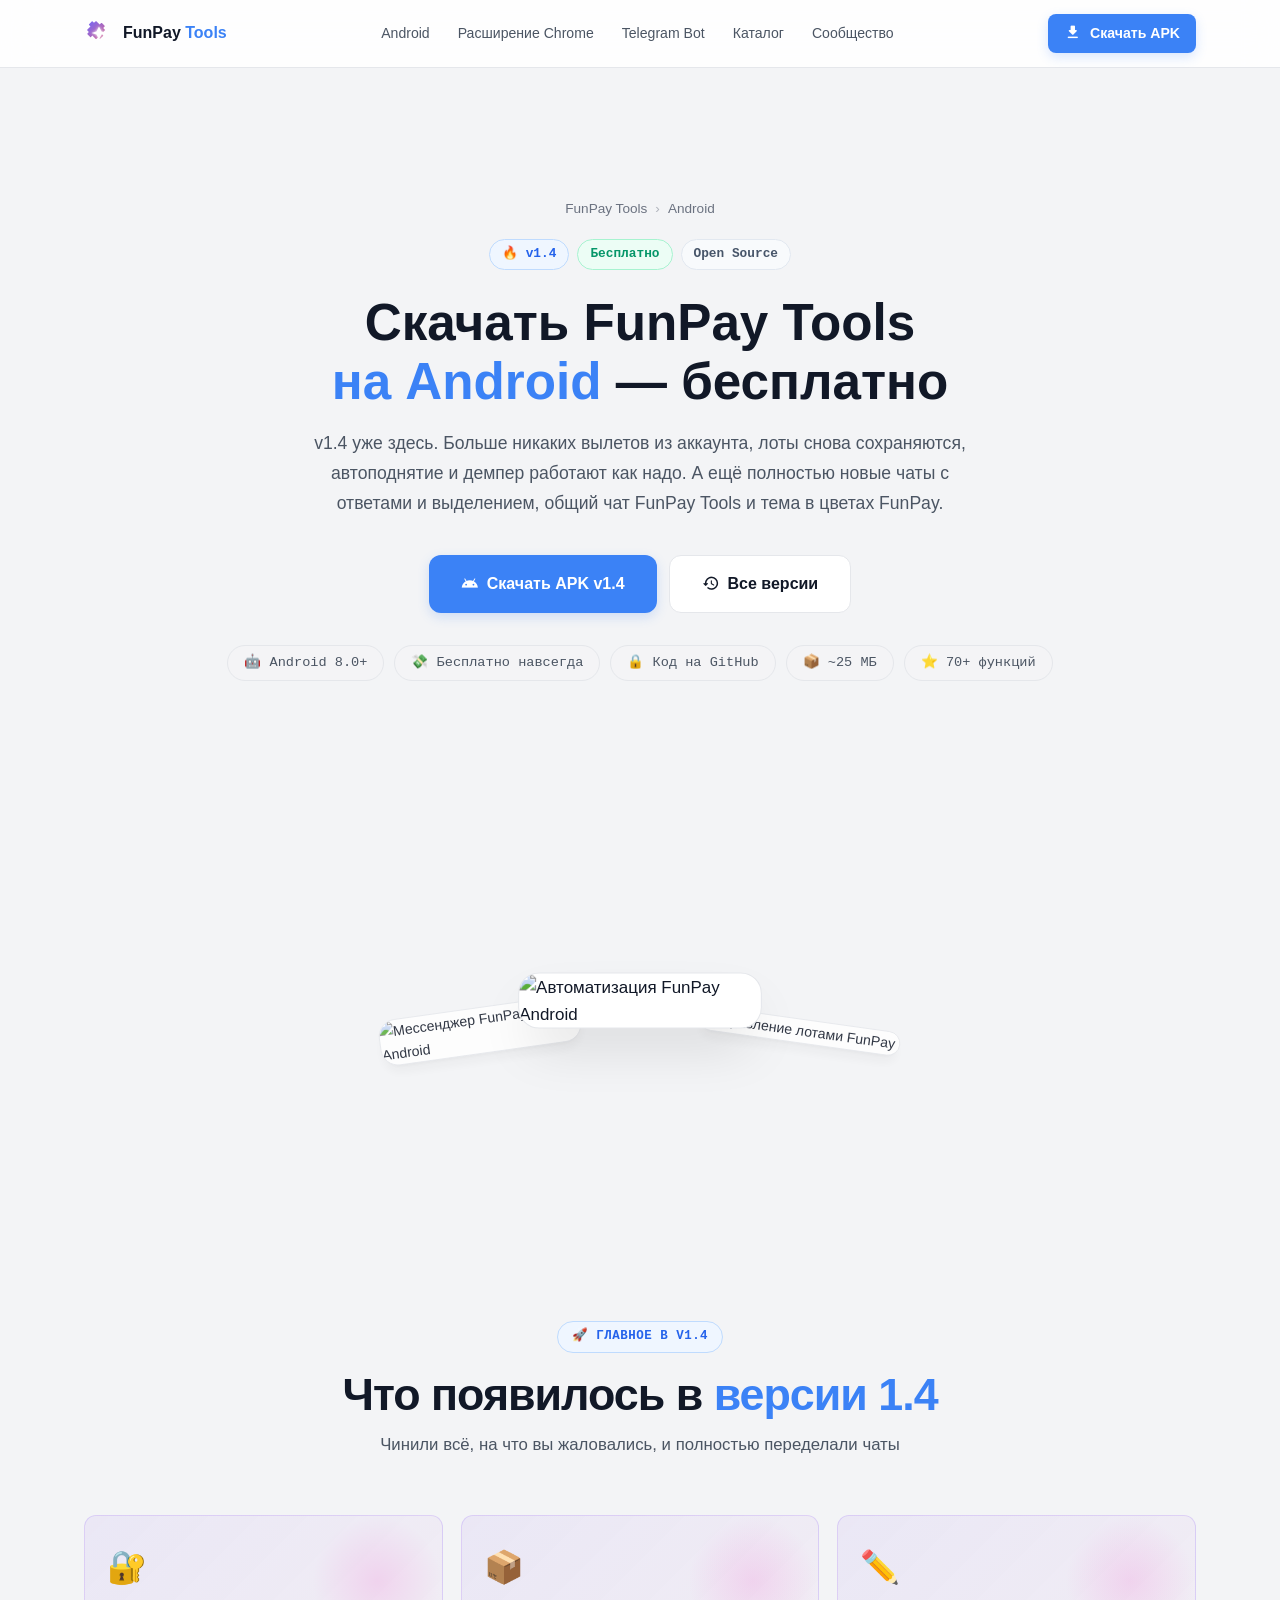
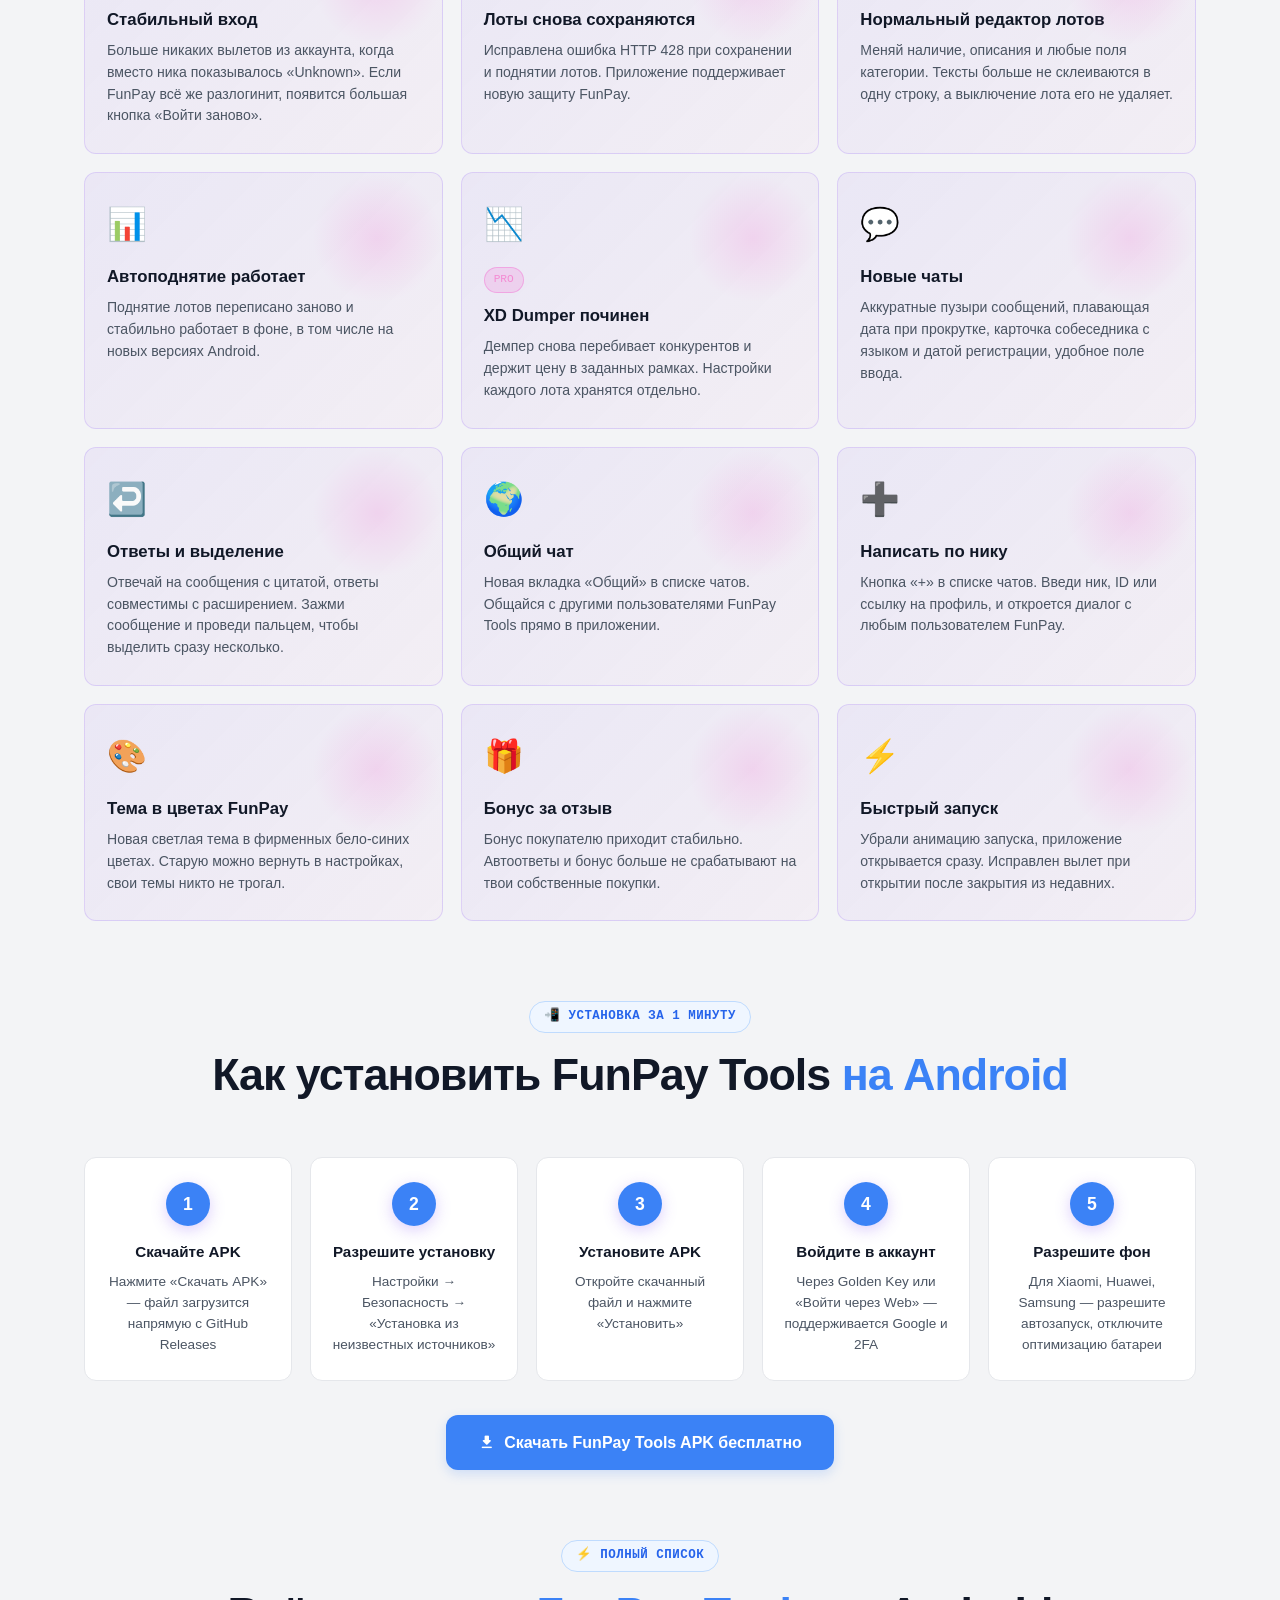
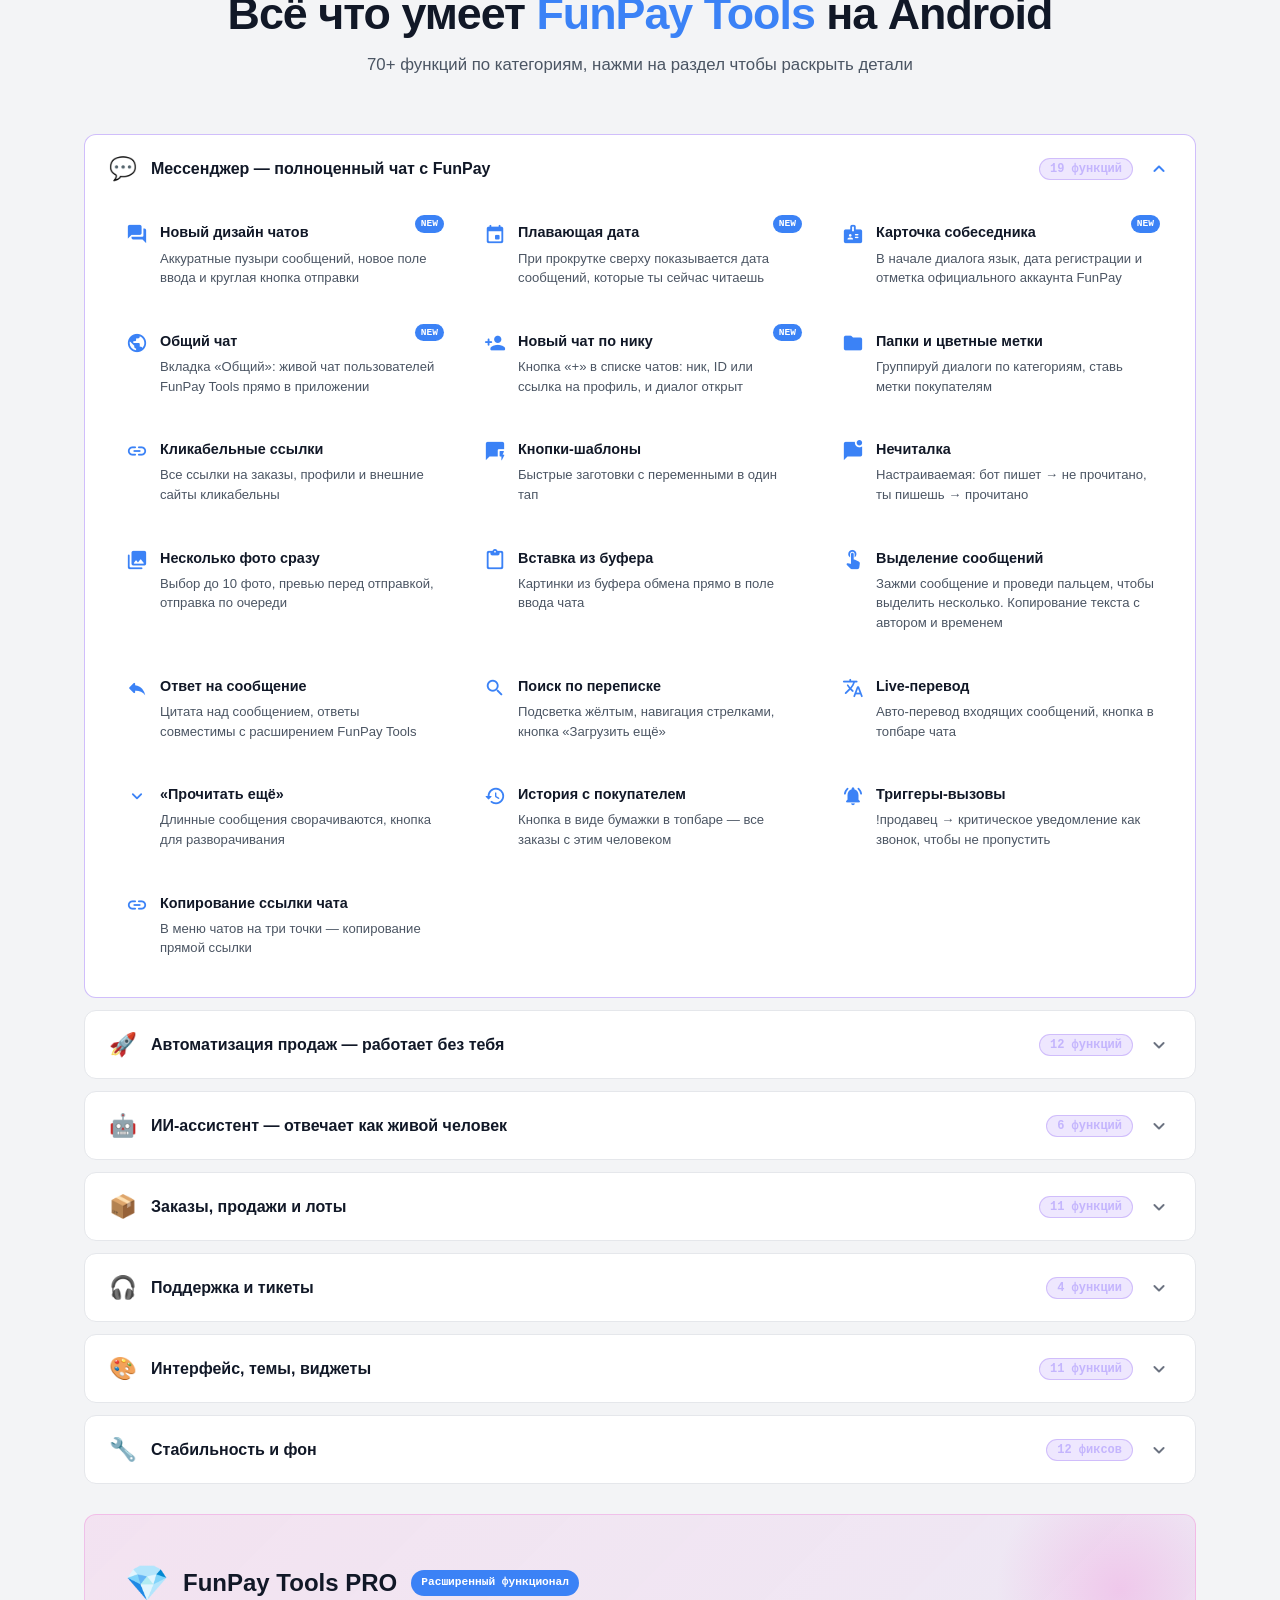
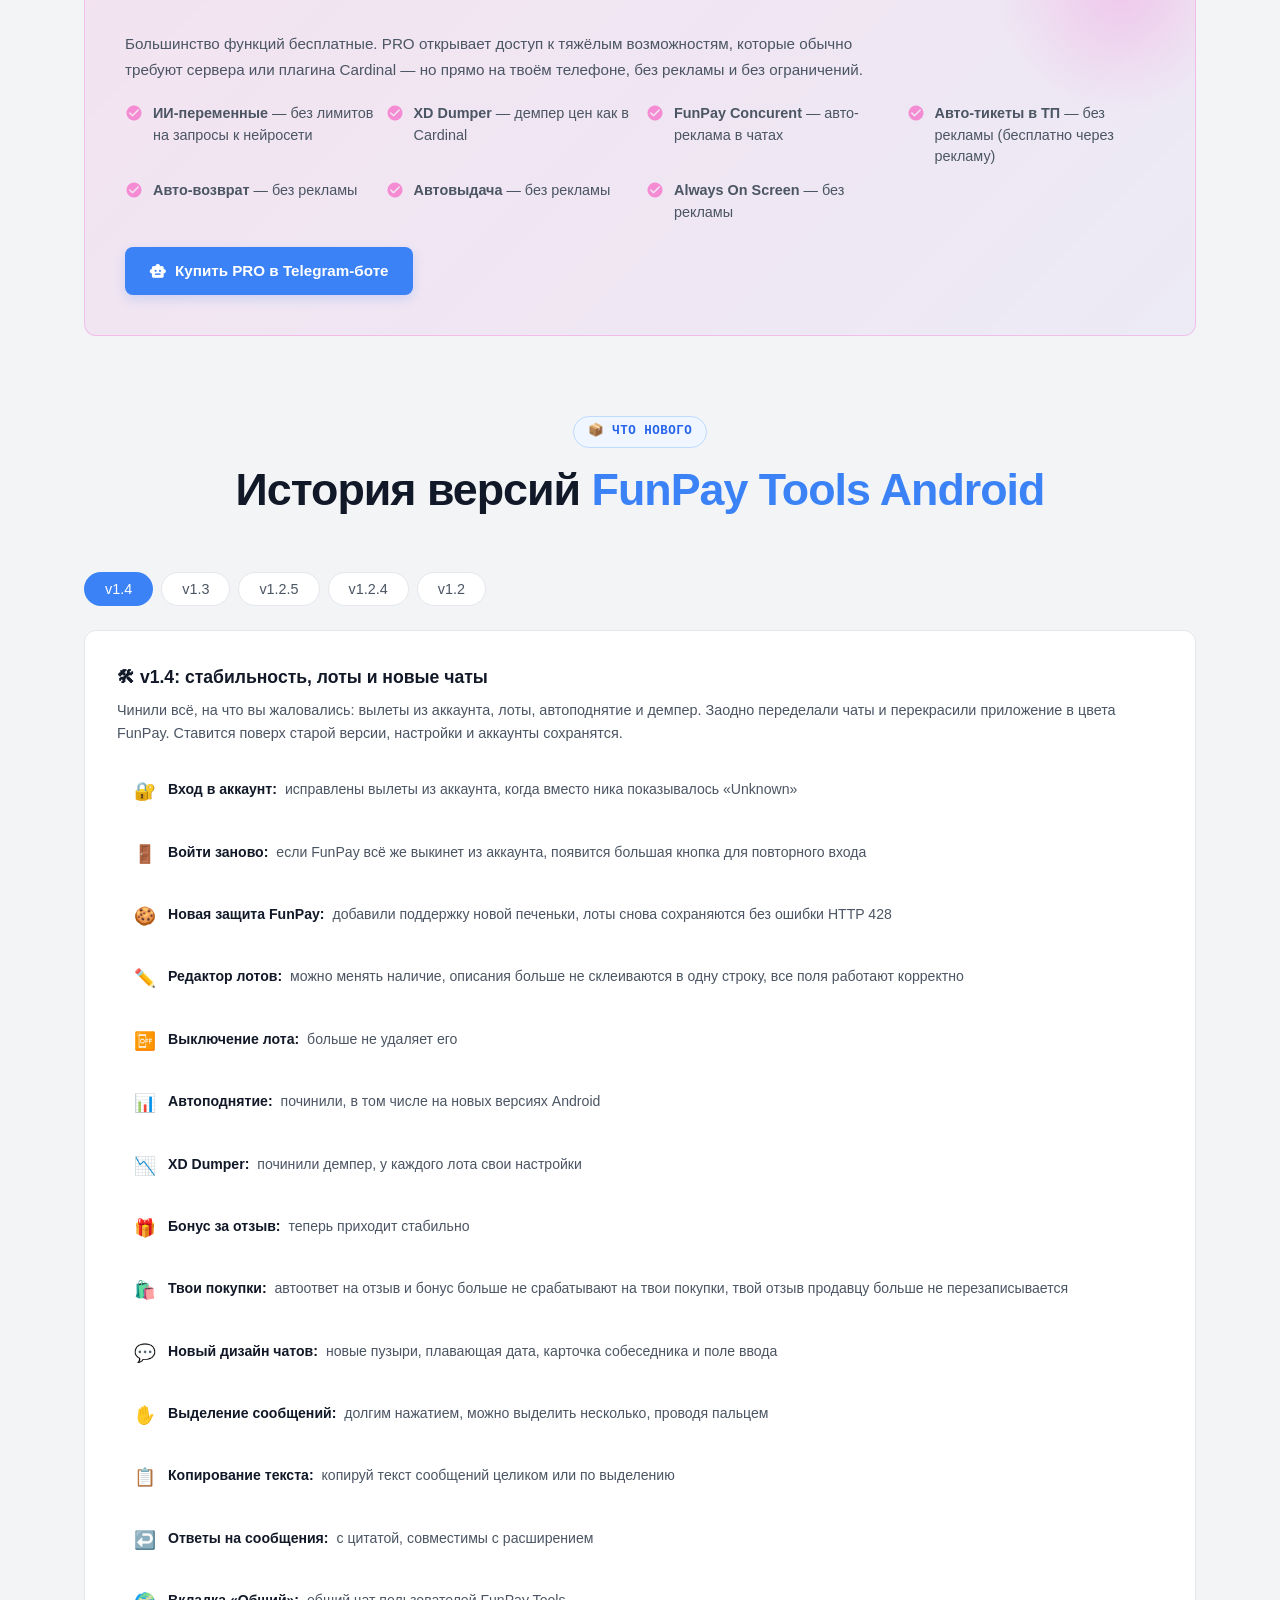
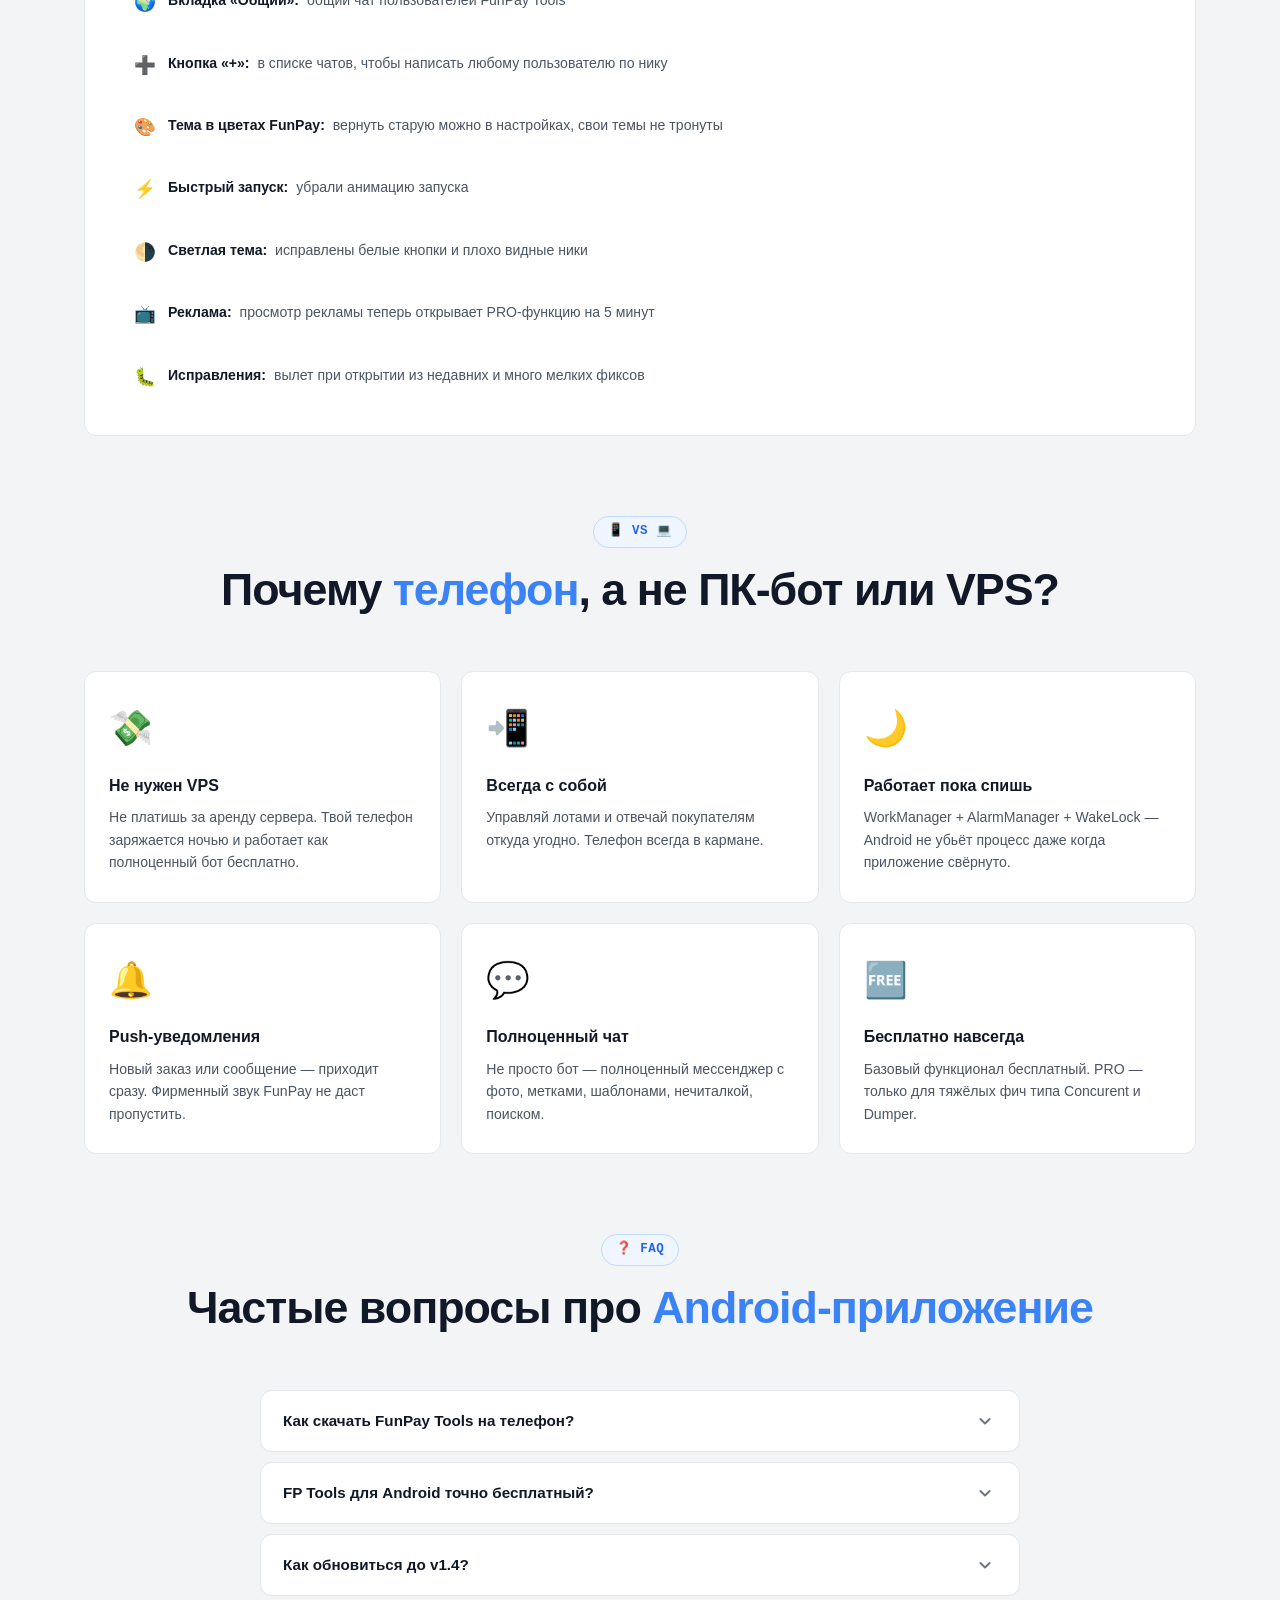
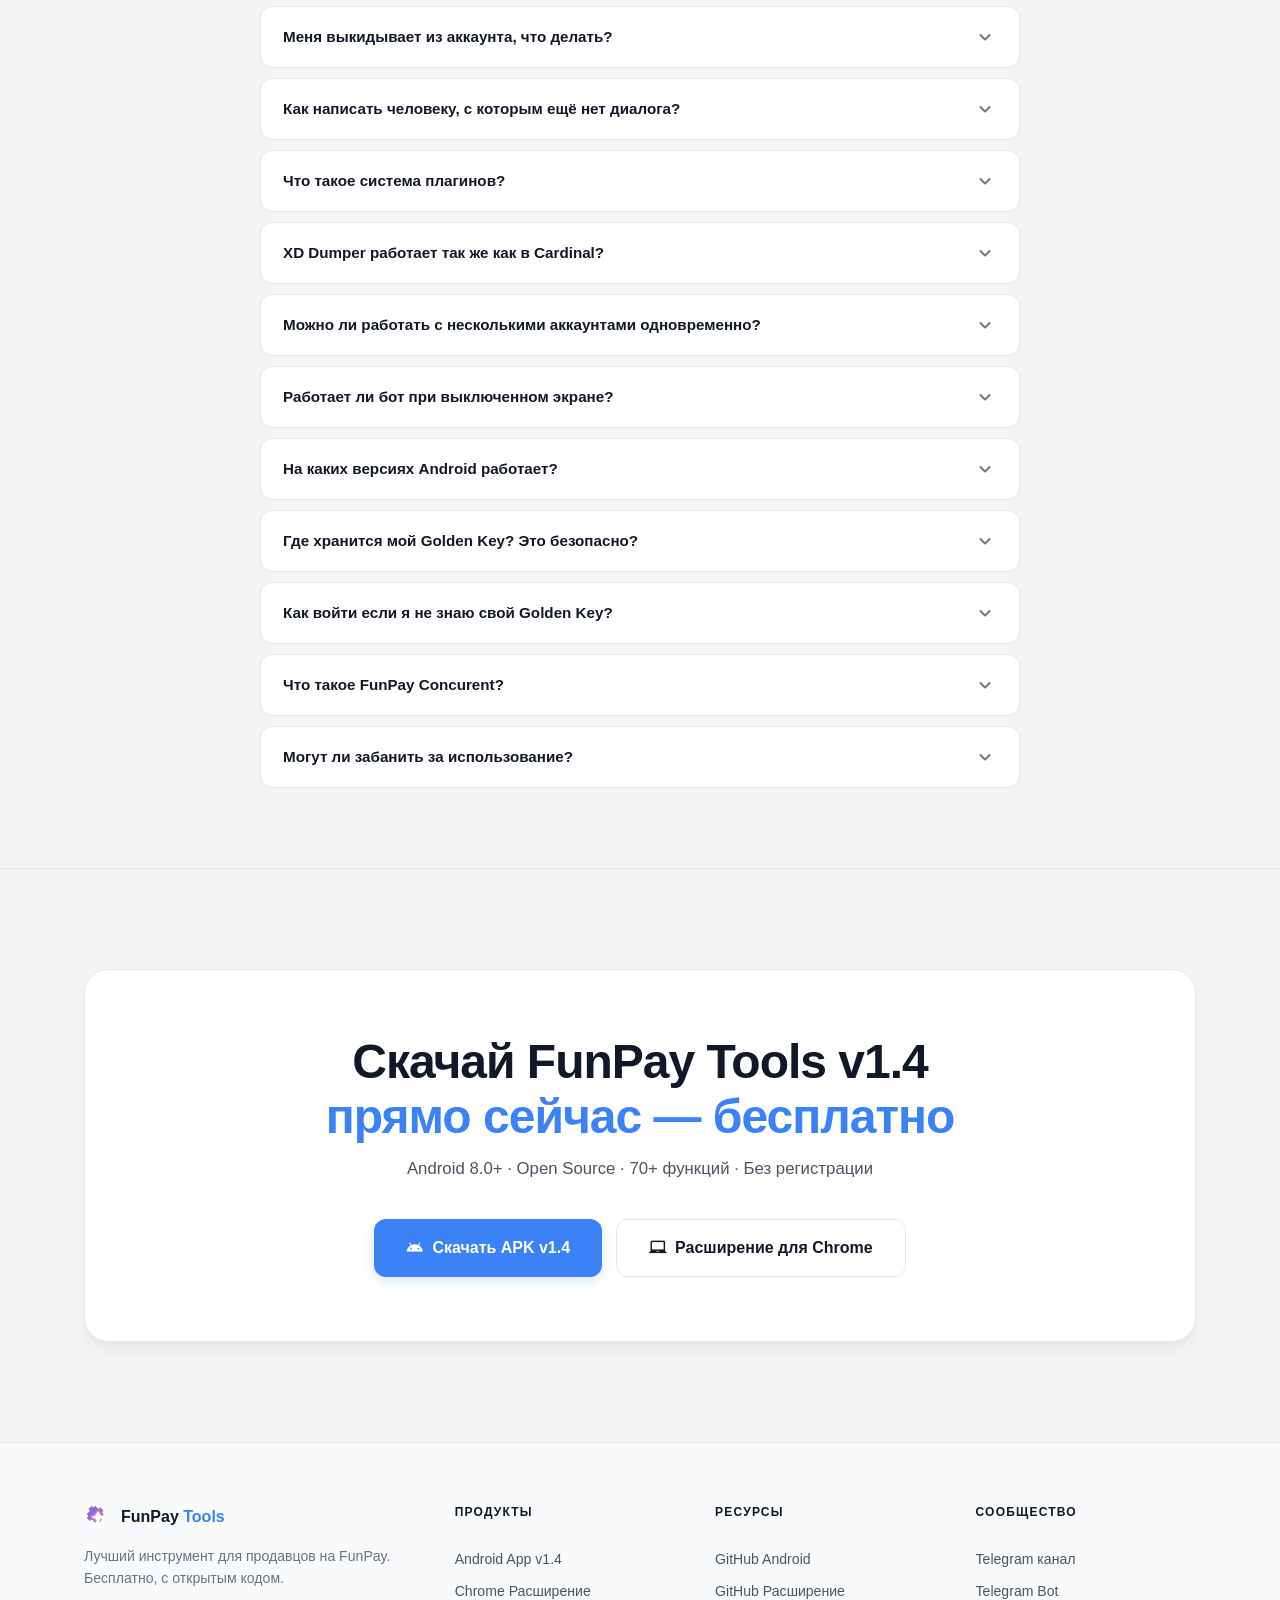
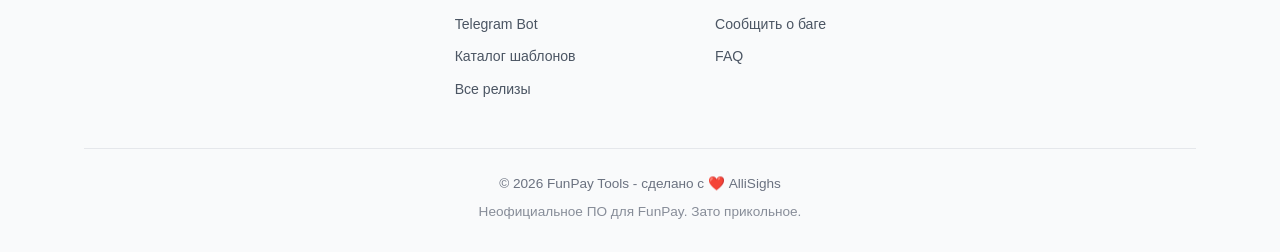
==== commit 4d95f394: "Update print statement from 'Hello' to 'Goodbye'" ====
--- a/android/index.html
+++ b/android/index.html
@@ -110,6 +110,10 @@
         .pro-feat { display: flex; gap: 10px; align-items: flex-start; }
         .pro-feat .material-icons-round { color: #f48bd3; font-size: 18px; margin-top: 1px; }
         .pro-feat span:last-child { font-size: 0.9rem; color: var(--text2); line-height: 1.5; }
+        /* v1.4: messenger.jpg и chat.jpg плавно сменяют друг друга */
+        .hphone .hphone-alt { position: absolute; inset: 0; width: 100%; height: 100%; object-fit: cover; opacity: 0; animation: hphoneSwap 6s ease-in-out infinite; }
+        @keyframes hphoneSwap { 0%, 40% { opacity: 0; } 50%, 90% { opacity: 1; } 100% { opacity: 0; } }
+        @media (prefers-reduced-motion: reduce) { .hphone .hphone-alt { animation: none; } }
     </style>
 </head>
 <body>
@@ -155,7 +159,7 @@
                     <span class="badge badge-free">Бесплатно</span>
                     <span class="badge badge-open">Open Source</span>
                 </div>
-                <h1>Скачать FunPay Tools<br><span class="gradient-text">на Android</span> - бесплатно</h1>
+                <h1>Скачать FunPay Tools<br><span class="gradient-text">на Android</span> — бесплатно</h1>
                 <p class="hero-sub">v1.4 уже здесь. Больше никаких вылетов из аккаунта, лоты снова сохраняются, автоподнятие и демпер работают как надо. А ещё полностью новые чаты с ответами и выделением, общий чат FunPay Tools и тема в цветах FunPay.</p>
 
                 <div class="hero-cta" style="justify-content: center;">
@@ -180,7 +184,7 @@
         <section style="padding:0 0 60px">
             <div class="container">
                 <div class="hero-phones">
-                    <div class="hphone hphone-left"><img src="https://raw.githubusercontent.com/XaviersDev/FunPay-Tools-Android/main/read_assets/messenger.jpg" alt="Мессенджер FunPay Tools Android" loading="eager"></div>
+                    <div class="hphone hphone-left"><img src="https://raw.githubusercontent.com/XaviersDev/FunPay-Tools-Android/main/read_assets/messenger.jpg" alt="Мессенджер FunPay Tools Android" loading="eager"><img class="hphone-alt" src="https://raw.githubusercontent.com/XaviersDev/FunPay-Tools-Android/main/read_assets/chat.jpg" alt="Чат FunPay Tools Android" loading="eager" aria-hidden="true"></div>
                     <div class="hphone hphone-center"><img src="https://raw.githubusercontent.com/XaviersDev/FunPay-Tools-Android/main/read_assets/dashboard.jpg" alt="Автоматизация FunPay Android" loading="eager"></div>
                     <div class="hphone hphone-right"><img src="https://raw.githubusercontent.com/XaviersDev/FunPay-Tools-Android/main/read_assets/profile.jpg" alt="Управление лотами FunPay" loading="eager"></div>
                 </div>
@@ -268,11 +272,11 @@
                     <h2 class="section-title">Как установить FunPay Tools <span class="gradient-text">на Android</span></h2>
                 </div>
                 <div class="steps-row reveal">
-                    <div class="step-card"><div class="step-num">1</div><h3>Скачайте APK</h3><p>Нажмите «Скачать APK» - файл загрузится напрямую с GitHub Releases</p></div>
+                    <div class="step-card"><div class="step-num">1</div><h3>Скачайте APK</h3><p>Нажмите «Скачать APK» — файл загрузится напрямую с GitHub Releases</p></div>
                     <div class="step-card"><div class="step-num">2</div><h3>Разрешите установку</h3><p>Настройки → Безопасность → «Установка из неизвестных источников»</p></div>
                     <div class="step-card"><div class="step-num">3</div><h3>Установите APK</h3><p>Откройте скачанный файл и нажмите «Установить»</p></div>
-                    <div class="step-card"><div class="step-num">4</div><h3>Войдите в аккаунт</h3><p>Через Golden Key или «Войти через Web» - поддерживается Google и 2FA</p></div>
-                    <div class="step-card"><div class="step-num">5</div><h3>Разрешите фон</h3><p>Для Xiaomi, Huawei, Samsung - разрешите автозапуск, отключите оптимизацию батареи</p></div>
+                    <div class="step-card"><div class="step-num">4</div><h3>Войдите в аккаунт</h3><p>Через Golden Key или «Войти через Web» — поддерживается Google и 2FA</p></div>
+                    <div class="step-card"><div class="step-num">5</div><h3>Разрешите фон</h3><p>Для Xiaomi, Huawei, Samsung — разрешите автозапуск, отключите оптимизацию батареи</p></div>
                 </div>
                 <div style="text-align:center;margin-top:34px">
                     <a href="https://github.com/XaviersDev/FunPay-Tools-Android/releases/latest" target="_blank" rel="noopener" class="btn btn-primary btn-xl android-download-btn"><span class="material-icons-round">download</span>Скачать FunPay Tools APK бесплатно</a>
@@ -291,7 +295,7 @@
                 <div id="acc" class="reveal" style="margin-top:36px">
 
                     <div class="acc-item open">
-                        <button class="acc-trigger"><span class="acc-emoji">💬</span><span class="acc-title">Мессенджер - полноценный чат с FunPay</span><span class="acc-badge">19 функций</span><span class="material-icons-round acc-arrow">expand_more</span></button>
+                        <button class="acc-trigger"><span class="acc-emoji">💬</span><span class="acc-title">Мессенджер — полноценный чат с FunPay</span><span class="acc-badge">19 функций</span><span class="material-icons-round acc-arrow">expand_more</span></button>
                         <div class="acc-body"><div class="acc-grid">
                             <div class="acc-feat acc-feat-new"><span class="material-icons-round">forum</span><div><h4>Новый дизайн чатов</h4><p>Аккуратные пузыри сообщений, новое поле ввода и круглая кнопка отправки</p></div></div>
                             <div class="acc-feat acc-feat-new"><span class="material-icons-round">event</span><div><h4>Плавающая дата</h4><p>При прокрутке сверху показывается дата сообщений, которые ты сейчас читаешь</p></div></div>
@@ -309,22 +313,22 @@
                             <div class="acc-feat"><span class="material-icons-round">search</span><div><h4>Поиск по переписке</h4><p>Подсветка жёлтым, навигация стрелками, кнопка «Загрузить ещё»</p></div></div>
                             <div class="acc-feat"><span class="material-icons-round">translate</span><div><h4>Live-перевод</h4><p>Авто-перевод входящих сообщений, кнопка в топбаре чата</p></div></div>
                             <div class="acc-feat"><span class="material-icons-round">expand_more</span><div><h4>«Прочитать ещё»</h4><p>Длинные сообщения сворачиваются, кнопка для разворачивания</p></div></div>
-                            <div class="acc-feat"><span class="material-icons-round">history</span><div><h4>История с покупателем</h4><p>Кнопка в виде бумажки в топбаре - все заказы с этим человеком</p></div></div>
+                            <div class="acc-feat"><span class="material-icons-round">history</span><div><h4>История с покупателем</h4><p>Кнопка в виде бумажки в топбаре — все заказы с этим человеком</p></div></div>
                             <div class="acc-feat"><span class="material-icons-round">notifications_active</span><div><h4>Триггеры-вызовы</h4><p>!продавец → критическое уведомление как звонок, чтобы не пропустить</p></div></div>
-                            <div class="acc-feat"><span class="material-icons-round">link</span><div><h4>Копирование ссылки чата</h4><p>В меню чатов на три точки - копирование прямой ссылки</p></div></div>
+                            <div class="acc-feat"><span class="material-icons-round">link</span><div><h4>Копирование ссылки чата</h4><p>В меню чатов на три точки — копирование прямой ссылки</p></div></div>
                         </div></div>
                     </div>
 
                     <div class="acc-item">
-                        <button class="acc-trigger"><span class="acc-emoji">🚀</span><span class="acc-title">Автоматизация продаж - работает без тебя</span><span class="acc-badge">12 функций</span><span class="material-icons-round acc-arrow">expand_more</span></button>
+                        <button class="acc-trigger"><span class="acc-emoji">🚀</span><span class="acc-title">Автоматизация продаж — работает без тебя</span><span class="acc-badge">12 функций</span><span class="material-icons-round acc-arrow">expand_more</span></button>
                         <div class="acc-body"><div class="acc-grid">
                             <div class="acc-feat"><span class="material-icons-round">smart_toy</span><div><h4>Умное авто-поднятие</h4><p>Читает кулдаун из ответа FunPay и стабильно работает в фоне на новых версиях Android</p></div></div>
                             <div class="acc-feat"><span class="material-icons-round">trending_down</span><div><h4>XD Dumper</h4><p>Как Cardinal-плагин: pinned-режим, авто-патч полей, защита от провала. Свои настройки у каждого лота</p></div></div>
                             <div class="acc-feat"><span class="material-icons-round">inventory</span><div><h4>Автовыдача товаров</h4><p>Полная как в Cardinal: списки, шаблоны под лот, история выдач</p></div></div>
                             <div class="acc-feat"><span class="material-icons-round">campaign</span><div><h4>FunPay Concurent</h4><p>Авто-реклама в игровых чатах FunPay, встроенный браузер, поиск по играм</p></div></div>
-                            <div class="acc-feat"><span class="material-icons-round">wifi</span><div><h4>Вечный онлайн</h4><p>Статус «Онлайн» 24/7 - повышает доверие покупателей</p></div></div>
+                            <div class="acc-feat"><span class="material-icons-round">wifi</span><div><h4>Вечный онлайн</h4><p>Статус «Онлайн» 24/7 — повышает доверие покупателей</p></div></div>
                             <div class="acc-feat"><span class="material-icons-round">group</span><div><h4>Мульти-аккаунты + прокси</h4><p>Несколько аккаунтов параллельно, каждый через свой прокси</p></div></div>
-                            <div class="acc-feat"><span class="material-icons-round">schedule</span><div><h4>Расписания занятости</h4><p>Режим занятости по кастомному расписанию - например ночью или в выходные</p></div></div>
+                            <div class="acc-feat"><span class="material-icons-round">schedule</span><div><h4>Расписания занятости</h4><p>Режим занятости по кастомному расписанию — например ночью или в выходные</p></div></div>
                             <div class="acc-feat"><span class="material-icons-round">support_agent</span><div><h4>Авто-тикеты в ТП</h4><p>Авто-отправка обращений в техподдержку за неподтверждённые заказы</p></div></div>
                             <div class="acc-feat"><span class="material-icons-round">notifications</span><div><h4>Авто-напоминание клиентам</h4><p>Бот сам напомнит покупателю подтвердить заказ</p></div></div>
                             <div class="acc-feat"><span class="material-icons-round">card_giftcard</span><div><h4>Бонус за отзыв</h4><p>Авто-бонус покупателю за отзыв. Не срабатывает на твои собственные покупки</p></div></div>
@@ -334,13 +338,13 @@
                     </div>
 
                     <div class="acc-item">
-                        <button class="acc-trigger"><span class="acc-emoji">🤖</span><span class="acc-title">ИИ-ассистент - отвечает как живой человек</span><span class="acc-badge">6 функций</span><span class="material-icons-round acc-arrow">expand_more</span></button>
+                        <button class="acc-trigger"><span class="acc-emoji">🤖</span><span class="acc-title">ИИ-ассистент — отвечает как живой человек</span><span class="acc-badge">6 функций</span><span class="material-icons-round acc-arrow">expand_more</span></button>
                         <div class="acc-body"><div class="acc-grid">
                             <div class="acc-feat"><span class="material-icons-round">auto_awesome</span><div><h4>Волшебная палочка</h4><p>"ку ща выдам" → профессиональный ответ одним нажатием</p></div></div>
                             <div class="acc-feat"><span class="material-icons-round">psychology</span><div><h4>ИИ-переменные</h4><p>Динамические переменные с обращением к ИИ прямо в шаблонах</p></div></div>
-                            <div class="acc-feat"><span class="material-icons-round">security</span><div><h4>Разрешения для ИИ</h4><p>Контролируй какие переменные ИИ видит - баланс, имя, и т.д.</p></div></div>
+                            <div class="acc-feat"><span class="material-icons-round">security</span><div><h4>Разрешения для ИИ</h4><p>Контролируй какие переменные ИИ видит — баланс, имя, и т.д.</p></div></div>
                             <div class="acc-feat"><span class="material-icons-round">star</span><div><h4>ИИ-ответы на отзывы</h4><p>Уникальные ответы с учётом названия товара и оценки</p></div></div>
-                            <div class="acc-feat"><span class="material-icons-round">waving_hand</span><div><h4>Умное авто-приветствие</h4><p>Кулдаун работает правильно - этому пользователю, а не всем</p></div></div>
+                            <div class="acc-feat"><span class="material-icons-round">waving_hand</span><div><h4>Умное авто-приветствие</h4><p>Кулдаун работает правильно — этому пользователю, а не всем</p></div></div>
                             <div class="acc-feat"><span class="material-icons-round">translate</span><div><h4>Авто-перевод RU→EN</h4><p>Описание лотов в один тап через Google-хак БЕЗ потери эмодзи и символов</p></div></div>
                         </div></div>
                     </div>
@@ -351,7 +355,7 @@
                             <div class="acc-feat acc-feat-new"><span class="material-icons-round">edit_note</span><div><h4>Новый редактор лотов</h4><p>Наличие, описания на двух языках и все поля категории, как на сайте FunPay</p></div></div>
                             <div class="acc-feat"><span class="material-icons-round">shopping_cart</span><div><h4>Вкладка «Продажи»</h4><p>Все заказы, статистика за сегодня (количество + сумма), кликабельные, переход в чат</p></div></div>
                             <div class="acc-feat"><span class="material-icons-round">inventory_2</span><div><h4>Менеджер лотов</h4><p>Массовое вкл/выкл, редактирование, копирование в другие категории. Выключение больше не удаляет лот</p></div></div>
-                            <div class="acc-feat"><span class="material-icons-round">shopping_bag</span><div><h4>Покупка на FunPay</h4><p>Полноценный вход на лоты, покупка товаров, подтверждение, отзывы - всё внутри приложения</p></div></div>
+                            <div class="acc-feat"><span class="material-icons-round">shopping_bag</span><div><h4>Покупка на FunPay</h4><p>Полноценный вход на лоты, покупка товаров, подтверждение, отзывы — всё внутри приложения</p></div></div>
                             <div class="acc-feat"><span class="material-icons-round">receipt_long</span><div><h4>Экран заказа</h4><p>Детали, статистика, переписка по отзыву, кнопка возврата</p></div></div>
                             <div class="acc-feat"><span class="material-icons-round">undo</span><div><h4>Авто-возврат</h4><p>Возврат денег при плохом отзыве на дешёвый товар</p></div></div>
                             <div class="acc-feat"><span class="material-icons-round">rate_review</span><div><h4>Просьба отзыва v2</h4><p>Много переменных (ссылка на заказ и т.п.), убрано наложение с автоприветствием</p></div></div>
@@ -378,10 +382,10 @@
                             <div class="acc-feat acc-feat-new"><span class="material-icons-round">palette</span><div><h4>Тема в цветах FunPay</h4><p>Светлая бело-синяя тема по умолчанию, старая возвращается в настройках</p></div></div>
                             <div class="acc-feat"><span class="material-icons-round">widgets</span><div><h4>Виджеты рабочего стола</h4><p>Баланс и профиль с аватаркой и рейтингом, прозрачность настраивается</p></div></div>
                             <div class="acc-feat"><span class="material-icons-round">dark_mode</span><div><h4>AMOLED-режим</h4><p>Настоящий глубокий чёрный для экономии батареи</p></div></div>
-                            <div class="acc-feat"><span class="material-icons-round">photo_filter</span><div><h4>Темы из изображений</h4><p>Загрузи картинку - цвета сгенерятся автоматически под неё, можно скорректировать</p></div></div>
+                            <div class="acc-feat"><span class="material-icons-round">photo_filter</span><div><h4>Темы из изображений</h4><p>Загрузи картинку — цвета сгенерятся автоматически под неё, можно скорректировать</p></div></div>
                             <div class="acc-feat"><span class="material-icons-round">moving</span><div><h4>Динамические аватарки</h4><p>Автоматическая смена аватарок с парсингом отзывов, разные виды, интервалы</p></div></div>
                             <div class="acc-feat"><span class="material-icons-round">auto_fix_high</span><div><h4>Светящиеся ники</h4><p>Поддержка светящихся ников из расширения, украси свой через @FPToolsBot</p></div></div>
-                            <div class="acc-feat"><span class="material-icons-round">phone_iphone</span><div><h4>Always On Screen</h4><p>Поставь старый телефон рядом - 24/7 инфа аккаунта, 10 видов экрана</p></div></div>
+                            <div class="acc-feat"><span class="material-icons-round">phone_iphone</span><div><h4>Always On Screen</h4><p>Поставь старый телефон рядом — 24/7 инфа аккаунта, 10 видов экрана</p></div></div>
                             <div class="acc-feat"><span class="material-icons-round">cloud_download</span><div><h4>Каталог шаблонов</h4><p>Готовые наборы автоответов и шаблонов из funpay.tools/catalog</p></div></div>
                             <div class="acc-feat"><span class="material-icons-round">sentiment_satisfied</span><div><h4>Лента смешных отзывов</h4><p>Скролль и лайкай смешные отзывы FunPay, добавляй свои</p></div></div>
                             <div class="acc-feat"><span class="material-icons-round">import_export</span><div><h4>Бэкапы</h4><p>Экспорт всех настроек в один файл, перенос на новый телефон за секунды</p></div></div>
@@ -397,13 +401,13 @@
                             <div class="acc-feat acc-feat-new"><span class="material-icons-round">restart_alt</span><div><h4>Запуск из недавних</h4><p>Больше не вылетает при открытии после закрытия из недавних</p></div></div>
                             <div class="acc-feat acc-feat-new"><span class="material-icons-round">bolt</span><div><h4>Быстрый запуск</h4><p>Убрали анимацию запуска, приложение открывается сразу</p></div></div>
                             <div class="acc-feat"><span class="material-icons-round">power</span><div><h4>Максимизация фона</h4><p>WorkManager + AlarmManager + onTaskRemoved + запрос игнора батареи</p></div></div>
-                            <div class="acc-feat"><span class="material-icons-round">bug_report</span><div><h4>Случайные краши</h4><p>Десятки фиксов краш-репортов - приложение стабильнее</p></div></div>
+                            <div class="acc-feat"><span class="material-icons-round">bug_report</span><div><h4>Случайные краши</h4><p>Десятки фиксов краш-репортов — приложение стабильнее</p></div></div>
                             <div class="acc-feat"><span class="material-icons-round">screen_rotation</span><div><h4>Горизонтальный режим</h4><p>Исправлен баг с залипанием в горизонтальном режиме без перезапуска</p></div></div>
                             <div class="acc-feat"><span class="material-icons-round">picture_in_picture</span><div><h4>Оконный режим Android</h4><p>Открывается с первого раза, копи-пейст работает, не вылетает</p></div></div>
                             <div class="acc-feat"><span class="material-icons-round">photo_size_select_large</span><div><h4>Отзывы в профилях</h4><p>Больше не вылетает при листании отзывов</p></div></div>
                             <div class="acc-feat"><span class="material-icons-round">notifications_off</span><div><h4>Уведомления на свои</h4><p>Уведомления больше не приходят на собственные сообщения</p></div></div>
                             <div class="acc-feat"><span class="material-icons-round">file_upload</span><div><h4>Дабл-клик фото</h4><p>Изображения больше не отсылаются 2 раза при плохом интернете</p></div></div>
-                            <div class="acc-feat"><span class="material-icons-round">workspace_premium</span><div><h4>PRO-лимиты ИИ</h4><p>Если есть подписка PRO - лимит на запросы ИИ больше не действует</p></div></div>
+                            <div class="acc-feat"><span class="material-icons-round">workspace_premium</span><div><h4>PRO-лимиты ИИ</h4><p>Если есть подписка PRO — лимит на запросы ИИ больше не действует</p></div></div>
                         </div></div>
                     </div>
 
@@ -417,16 +421,16 @@
                         <span class="pro-tag">Расширенный функционал</span>
                     </div>
                     <p style="font-size:0.95rem;color:var(--text2);line-height:1.7;max-width:780px;position:relative">
-                        Большинство функций бесплатные. PRO открывает доступ к тяжёлым возможностям, которые обычно требуют сервера или плагина Cardinal - но прямо на твоём телефоне, без рекламы и без ограничений.
+                        Большинство функций бесплатные. PRO открывает доступ к тяжёлым возможностям, которые обычно требуют сервера или плагина Cardinal — но прямо на твоём телефоне, без рекламы и без ограничений.
                     </p>
                     <div class="pro-features">
-                        <div class="pro-feat"><span class="material-icons-round">check_circle</span><span><b>ИИ-переменные</b> - без лимитов на запросы к нейросети</span></div>
-                        <div class="pro-feat"><span class="material-icons-round">check_circle</span><span><b>XD Dumper</b> - демпер цен как в Cardinal</span></div>
-                        <div class="pro-feat"><span class="material-icons-round">check_circle</span><span><b>FunPay Concurent</b> - авто-реклама в чатах</span></div>
-                        <div class="pro-feat"><span class="material-icons-round">check_circle</span><span><b>Авто-тикеты в ТП</b> - без рекламы (бесплатно через рекламу)</span></div>
-                        <div class="pro-feat"><span class="material-icons-round">check_circle</span><span><b>Авто-возврат</b> - без рекламы</span></div>
-                        <div class="pro-feat"><span class="material-icons-round">check_circle</span><span><b>Автовыдача</b> - без рекламы</span></div>
-                        <div class="pro-feat"><span class="material-icons-round">check_circle</span><span><b>Always On Screen</b> - без рекламы</span></div>
+                        <div class="pro-feat"><span class="material-icons-round">check_circle</span><span><b>ИИ-переменные</b> — без лимитов на запросы к нейросети</span></div>
+                        <div class="pro-feat"><span class="material-icons-round">check_circle</span><span><b>XD Dumper</b> — демпер цен как в Cardinal</span></div>
+                        <div class="pro-feat"><span class="material-icons-round">check_circle</span><span><b>FunPay Concurent</b> — авто-реклама в чатах</span></div>
+                        <div class="pro-feat"><span class="material-icons-round">check_circle</span><span><b>Авто-тикеты в ТП</b> — без рекламы (бесплатно через рекламу)</span></div>
+                        <div class="pro-feat"><span class="material-icons-round">check_circle</span><span><b>Авто-возврат</b> — без рекламы</span></div>
+                        <div class="pro-feat"><span class="material-icons-round">check_circle</span><span><b>Автовыдача</b> — без рекламы</span></div>
+                        <div class="pro-feat"><span class="material-icons-round">check_circle</span><span><b>Always On Screen</b> — без рекламы</span></div>
                     </div>
                     <div style="margin-top:24px;position:relative">
                         <a href="https://t.me/fptoolsbot" target="_blank" rel="noopener" class="btn btn-primary"><span class="material-icons-round">smart_toy</span>Купить PRO в Telegram-боте</a>
@@ -481,12 +485,12 @@
 
                 <div class="cl-pane" id="cl-v13">
                     <div class="cl-card">
-                        <h3>🚀 v1.3 - Плагины, инфраструктура и десятки инструментов</h3>
+                        <h3>🚀 v1.3 — Плагины, инфраструктура и десятки инструментов</h3>
                         <p class="cl-desc">Самое крупное обновление в истории приложения. 60+ изменений по всем направлениям.</p>
                         <div class="cl-items">
-                            <div class="cl-item"><span class="cl-item-icon">🧩</span><div><strong>Система плагинов:</strong> <span>пиши свои скрипты, меняй интерфейс, подключай ИИ - открытая документация</span></div></div>
-                            <div class="cl-item"><span class="cl-item-icon">📉</span><div><strong>XD Dumper 2.0:</strong> <span>переписан 1:1 как Cardinal-плагин - pinned-режим, авто-патч полей, защита от провала, минимум 1 секунда</span></div></div>
-                            <div class="cl-item"><span class="cl-item-icon">📦</span><div><strong>Автовыдача товаров:</strong> <span>полная как в Cardinal - списки, шаблоны под лот, история выдач</span></div></div>
+                            <div class="cl-item"><span class="cl-item-icon">🧩</span><div><strong>Система плагинов:</strong> <span>пиши свои скрипты, меняй интерфейс, подключай ИИ — открытая документация</span></div></div>
+                            <div class="cl-item"><span class="cl-item-icon">📉</span><div><strong>XD Dumper 2.0:</strong> <span>переписан 1:1 как Cardinal-плагин — pinned-режим, авто-патч полей, защита от провала, минимум 1 секунда</span></div></div>
+                            <div class="cl-item"><span class="cl-item-icon">📦</span><div><strong>Автовыдача товаров:</strong> <span>полная как в Cardinal — списки, шаблоны под лот, история выдач</span></div></div>
                             <div class="cl-item"><span class="cl-item-icon">👁</span><div><strong>FunPay Concurent:</strong> <span>авто-реклама в игровых чатах, встроенный браузер, поиск чатов по играм</span></div></div>
                             <div class="cl-item"><span class="cl-item-icon">🛒</span><div><strong>Вкладка «Продажи»:</strong> <span>все заказы, статистика за сегодня (сумма + количество), кликабельные заказы</span></div></div>
                             <div class="cl-item"><span class="cl-item-icon">😂</span><div><strong>Лента смешных отзывов:</strong> <span>скролль и лайкай смешные отзывы FunPay, добавляй свои</span></div></div>
@@ -497,10 +501,10 @@
                             <div class="cl-item"><span class="cl-item-icon">💎</span><div><strong>Каталог шаблонов:</strong> <span>готовые наборы автоответов из funpay.tools/catalog</span></div></div>
                             <div class="cl-item"><span class="cl-item-icon">🎨</span><div><strong>Темы из изображений:</strong> <span>цвета темы генерятся под загруженную картинку</span></div></div>
                             <div class="cl-item"><span class="cl-item-icon">🔒</span><div><strong>Секретный чат FunPay:</strong> <span>зашифрованное общение с покупателем прямо в приложении</span></div></div>
-                            <div class="cl-item"><span class="cl-item-icon">🛍️</span><div><strong>Покупки на FunPay:</strong> <span>полноценный вход на лоты, покупка, подтверждение, отзывы - всё внутри</span></div></div>
+                            <div class="cl-item"><span class="cl-item-icon">🛍️</span><div><strong>Покупки на FunPay:</strong> <span>полноценный вход на лоты, покупка, подтверждение, отзывы — всё внутри</span></div></div>
                             <div class="cl-item"><span class="cl-item-icon">📊</span><div><strong>Умное авто-поднятие:</strong> <span>читает кулдаун из ответа FunPay, а не фиксированный интервал</span></div></div>
                             <div class="cl-item"><span class="cl-item-icon">💰</span><div><strong>Детализация баланса:</strong> <span>активный / на КД с таймером, улучшен интерфейс профиля</span></div></div>
-                            <div class="cl-item"><span class="cl-item-icon">📜</span><div><strong>История с покупателем:</strong> <span>кнопка-бумажка в топбаре - все заказы с этим человеком</span></div></div>
+                            <div class="cl-item"><span class="cl-item-icon">📜</span><div><strong>История с покупателем:</strong> <span>кнопка-бумажка в топбаре — все заказы с этим человеком</span></div></div>
                             <div class="cl-item"><span class="cl-item-icon">🚨</span><div><strong>Триггеры-вызовы:</strong> <span>!продавец → критическое уведомление как звонок</span></div></div>
                             <div class="cl-item"><span class="cl-item-icon">😴</span><div><strong>Расписания занятости:</strong> <span>режим занятости по кастомному расписанию (например ночью)</span></div></div>
                             <div class="cl-item"><span class="cl-item-icon">🎫</span><div><strong>Авто-тикеты в ТП:</strong> <span>авто-обращения за неподтверждённые заказы</span></div></div>
@@ -532,10 +536,10 @@
 
                 <div class="cl-pane" id="cl-v125">
                     <div class="cl-card">
-                        <h3>🔧 v1.2.5 - Техническое обновление</h3>
+                        <h3>🔧 v1.2.5 — Техническое обновление</h3>
                         <p class="cl-desc">Важные фиксы автоматизации и фоновой работы.</p>
                         <div class="cl-items">
-                            <div class="cl-item"><span class="cl-item-icon">✅</span><div><strong>Авто-приветствие:</strong> <span>таймер теперь работает правильно - "не повторять X часов этому пользователю", а не всем сразу</span></div></div>
+                            <div class="cl-item"><span class="cl-item-icon">✅</span><div><strong>Авто-приветствие:</strong> <span>таймер теперь работает правильно — "не повторять X часов этому пользователю", а не всем сразу</span></div></div>
                             <div class="cl-item"><span class="cl-item-icon">✅</span><div><strong>Автокоманды:</strong> <span>перестали триггериться на собственные сообщения; убрано ограничение на количество срабатываний</span></div></div>
                             <div class="cl-item"><span class="cl-item-icon">✅</span><div><strong>Изображения в автоматизации:</strong> <span>теперь сохраняются в памяти телефона и не теряются при перезапуске</span></div></div>
                             <div class="cl-item"><span class="cl-item-icon">✅</span><div><strong>Авто-ответы на отзывы:</strong> <span>починена переменная $date, добавлены расширенные настройки стиля для ИИ-ответов</span></div></div>
@@ -546,13 +550,13 @@
 
                 <div class="cl-pane" id="cl-v124">
                     <div class="cl-card">
-                        <h3>🌟 v1.2.4 - Большое обновление</h3>
+                        <h3>🌟 v1.2.4 — Большое обновление</h3>
                         <p class="cl-desc">Переработан фоновый режим, добавлены профили пользователей и медиа в автоматизации.</p>
                         <div class="cl-items">
-                            <div class="cl-item"><span class="cl-item-icon">🔋</span><div><strong>Максимизация фона:</strong> <span>WorkManager + AlarmManager - приложение не засыпает в самый неподходящий момент</span></div></div>
+                            <div class="cl-item"><span class="cl-item-icon">🔋</span><div><strong>Максимизация фона:</strong> <span>WorkManager + AlarmManager — приложение не засыпает в самый неподходящий момент</span></div></div>
                             <div class="cl-item"><span class="cl-item-icon">👥</span><div><strong>Профили пользователей:</strong> <span>ссылки на профиль покупателя в чате теперь кликабельны</span></div></div>
                             <div class="cl-item"><span class="cl-item-icon">🖼️</span><div><strong>Медиа в автоматизации:</strong> <span>картинки в авто-просьбе отзыва, шаблонах, автовозврате и режиме занятости</span></div></div>
-                            <div class="cl-item"><span class="cl-item-icon">📉</span><div><strong>Ремонт XD Демпера:</strong> <span>исправлена проблема в категориях типа "звёзды" - теперь перебивает конкурентов везде</span></div></div>
+                            <div class="cl-item"><span class="cl-item-icon">📉</span><div><strong>Ремонт XD Демпера:</strong> <span>исправлена проблема в категориях типа "звёзды" — теперь перебивает конкурентов везде</span></div></div>
                             <div class="cl-item"><span class="cl-item-icon">📱</span><div><strong>Виджеты:</strong> <span>больше не крашат приложение при клике. Метка времени и кнопка ручного обновления</span></div></div>
                             <div class="cl-item"><span class="cl-item-icon">🔔</span><div><strong>Фирменный звук:</strong> <span>возвращён funpay_push.mp3, который пропадал в версии 1.2</span></div></div>
                         </div>
@@ -561,7 +565,7 @@
 
                 <div class="cl-pane" id="cl-v12">
                     <div class="cl-card">
-                        <h3>💥 v1.2 - Эра тотальной автоматизации</h3>
+                        <h3>💥 v1.2 — Эра тотальной автоматизации</h3>
                         <p class="cl-desc">Большое обновление с 8 крупными новыми функциями.</p>
                         <div class="cl-items">
                             <div class="cl-item"><span class="cl-item-icon">👥</span><div><strong>Мультиаккаунты:</strong> <span>несколько аккаунтов FunPay в одном приложении, умная задержка против банов</span></div></div>
@@ -584,10 +588,10 @@
                 <div class="why-grid reveal">
                     <div class="why-card"><div class="why-icon">💸</div><h3>Не нужен VPS</h3><p>Не платишь за аренду сервера. Твой телефон заряжается ночью и работает как полноценный бот бесплатно.</p></div>
                     <div class="why-card"><div class="why-icon">📲</div><h3>Всегда с собой</h3><p>Управляй лотами и отвечай покупателям откуда угодно. Телефон всегда в кармане.</p></div>
-                    <div class="why-card"><div class="why-icon">🌙</div><h3>Работает пока спишь</h3><p>WorkManager + AlarmManager + WakeLock - Android не убьёт процесс даже когда приложение свёрнуто.</p></div>
-                    <div class="why-card"><div class="why-icon">🔔</div><h3>Push-уведомления</h3><p>Новый заказ или сообщение - приходит сразу. Фирменный звук FunPay не даст пропустить.</p></div>
-                    <div class="why-card"><div class="why-icon">💬</div><h3>Полноценный чат</h3><p>Не просто бот - полноценный мессенджер с фото, метками, шаблонами, нечиталкой, поиском.</p></div>
-                    <div class="why-card"><div class="why-icon">🆓</div><h3>Бесплатно навсегда</h3><p>Базовый функционал бесплатный. PRO - только для тяжёлых фич типа Concurent и Dumper.</p></div>
+                    <div class="why-card"><div class="why-icon">🌙</div><h3>Работает пока спишь</h3><p>WorkManager + AlarmManager + WakeLock — Android не убьёт процесс даже когда приложение свёрнуто.</p></div>
+                    <div class="why-card"><div class="why-icon">🔔</div><h3>Push-уведомления</h3><p>Новый заказ или сообщение — приходит сразу. Фирменный звук FunPay не даст пропустить.</p></div>
+                    <div class="why-card"><div class="why-icon">💬</div><h3>Полноценный чат</h3><p>Не просто бот — полноценный мессенджер с фото, метками, шаблонами, нечиталкой, поиском.</p></div>
+                    <div class="why-card"><div class="why-icon">🆓</div><h3>Бесплатно навсегда</h3><p>Базовый функционал бесплатный. PRO — только для тяжёлых фич типа Concurent и Dumper.</p></div>
                 </div>
             </div>
         </section>
@@ -601,7 +605,7 @@
                 <div class="faq-list reveal">
                     <div class="faq-item">
                         <button class="faq-q">Как скачать FunPay Tools на телефон?<span class="material-icons-round">expand_more</span></button>
-                        <div class="faq-a">Нажми кнопку «Скачать APK» выше - файл загрузится напрямую с GitHub. Открой APK и установи, разрешив установку из неизвестных источников. Весь процесс занимает меньше минуты.</div>
+                        <div class="faq-a">Нажми кнопку «Скачать APK» выше — файл загрузится напрямую с GitHub. Открой APK и установи, разрешив установку из неизвестных источников. Весь процесс занимает меньше минуты.</div>
                     </div>
                     <div class="faq-item">
                         <button class="faq-q">FP Tools для Android точно бесплатный?<span class="material-icons-round">expand_more</span></button>
@@ -629,7 +633,7 @@
                     </div>
                     <div class="faq-item">
                         <button class="faq-q">Можно ли работать с несколькими аккаунтами одновременно?<span class="material-icons-round">expand_more</span></button>
-                        <div class="faq-a">Да, несколько аккаунтов работают параллельно, каждый через свой прокси. Поднятие лотов, автоматизация чата, всё одновременно. Главное - настроить прокси для каждого аккаунта, чтобы FunPay не банил за дублирующиеся IP-запросы.</div>
+                        <div class="faq-a">Да, несколько аккаунтов работают параллельно, каждый через свой прокси. Поднятие лотов, автоматизация чата, всё одновременно. Главное — настроить прокси для каждого аккаунта, чтобы FunPay не банил за дублирующиеся IP-запросы.</div>
                     </div>
                     <div class="faq-item">
                         <button class="faq-q">Работает ли бот при выключенном экране?<span class="material-icons-round">expand_more</span></button>
@@ -645,7 +649,7 @@
                     </div>
                     <div class="faq-item">
                         <button class="faq-q">Как войти если я не знаю свой Golden Key?<span class="material-icons-round">expand_more</span></button>
-                        <div class="faq-a">При запуске выбери «Войти через Web» - откроется встроенный браузер с сайтом FunPay. Войди обычным способом, и приложение само перехватит токен. Поддерживается вход через Google и 2FA.</div>
+                        <div class="faq-a">При запуске выбери «Войти через Web» — откроется встроенный браузер с сайтом FunPay. Войди обычным способом, и приложение само перехватит токен. Поддерживается вход через Google и 2FA.</div>
                     </div>
                     <div class="faq-item">
                         <button class="faq-q">Что такое FunPay Concurent?<span class="material-icons-round">expand_more</span></button>
@@ -662,7 +666,7 @@
         <section class="final-cta">
             <div class="container">
                 <div class="final-cta-inner reveal">
-                    <h2>Скачай FunPay Tools v1.4<br><span class="gradient-text">прямо сейчас - бесплатно</span></h2>
+                    <h2>Скачай FunPay Tools v1.4<br><span class="gradient-text">прямо сейчас — бесплатно</span></h2>
                     <p>Android 8.0+ · Open Source · 70+ функций · Без регистрации</p>
                     <div class="final-cta-buttons">
                         <a href="https://github.com/XaviersDev/funpay-tools-android/releases/latest" target="_blank" rel="noopener" class="btn btn-primary btn-xl android-download-btn"><span class="material-icons-round">android</span>Скачать APK v1.4</a>
@@ -703,7 +707,7 @@
             </div>
             <div class="footer-bottom">
                 <p>&copy; 2026 FunPay Tools - сделано с ❤️ AlliSighs</p>
-                <p class="disclaimer">Неофициальное ПО для FunPay, зато крутое</p>
+                <p class="disclaimer">Неофициальное ПО для FunPay. Зато прикольное.</p>
             </div>
         </div>
     </footer>
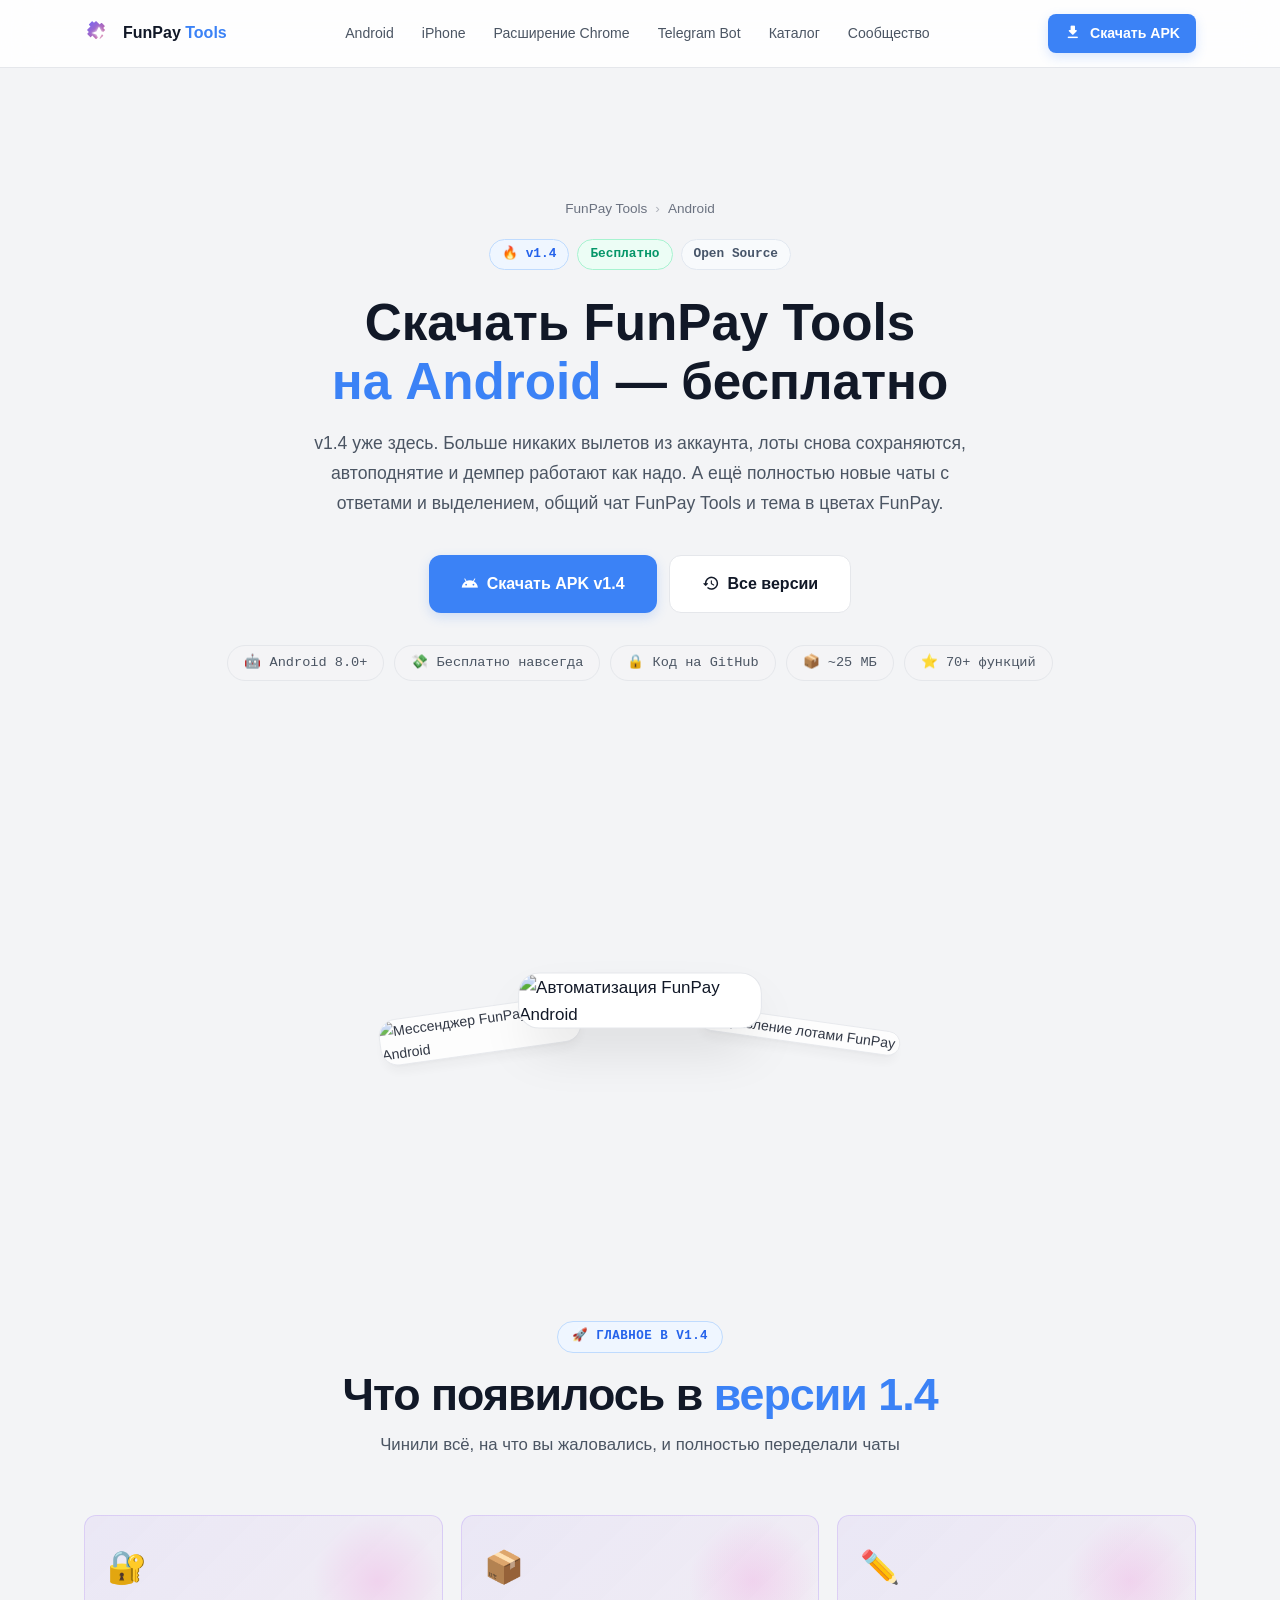
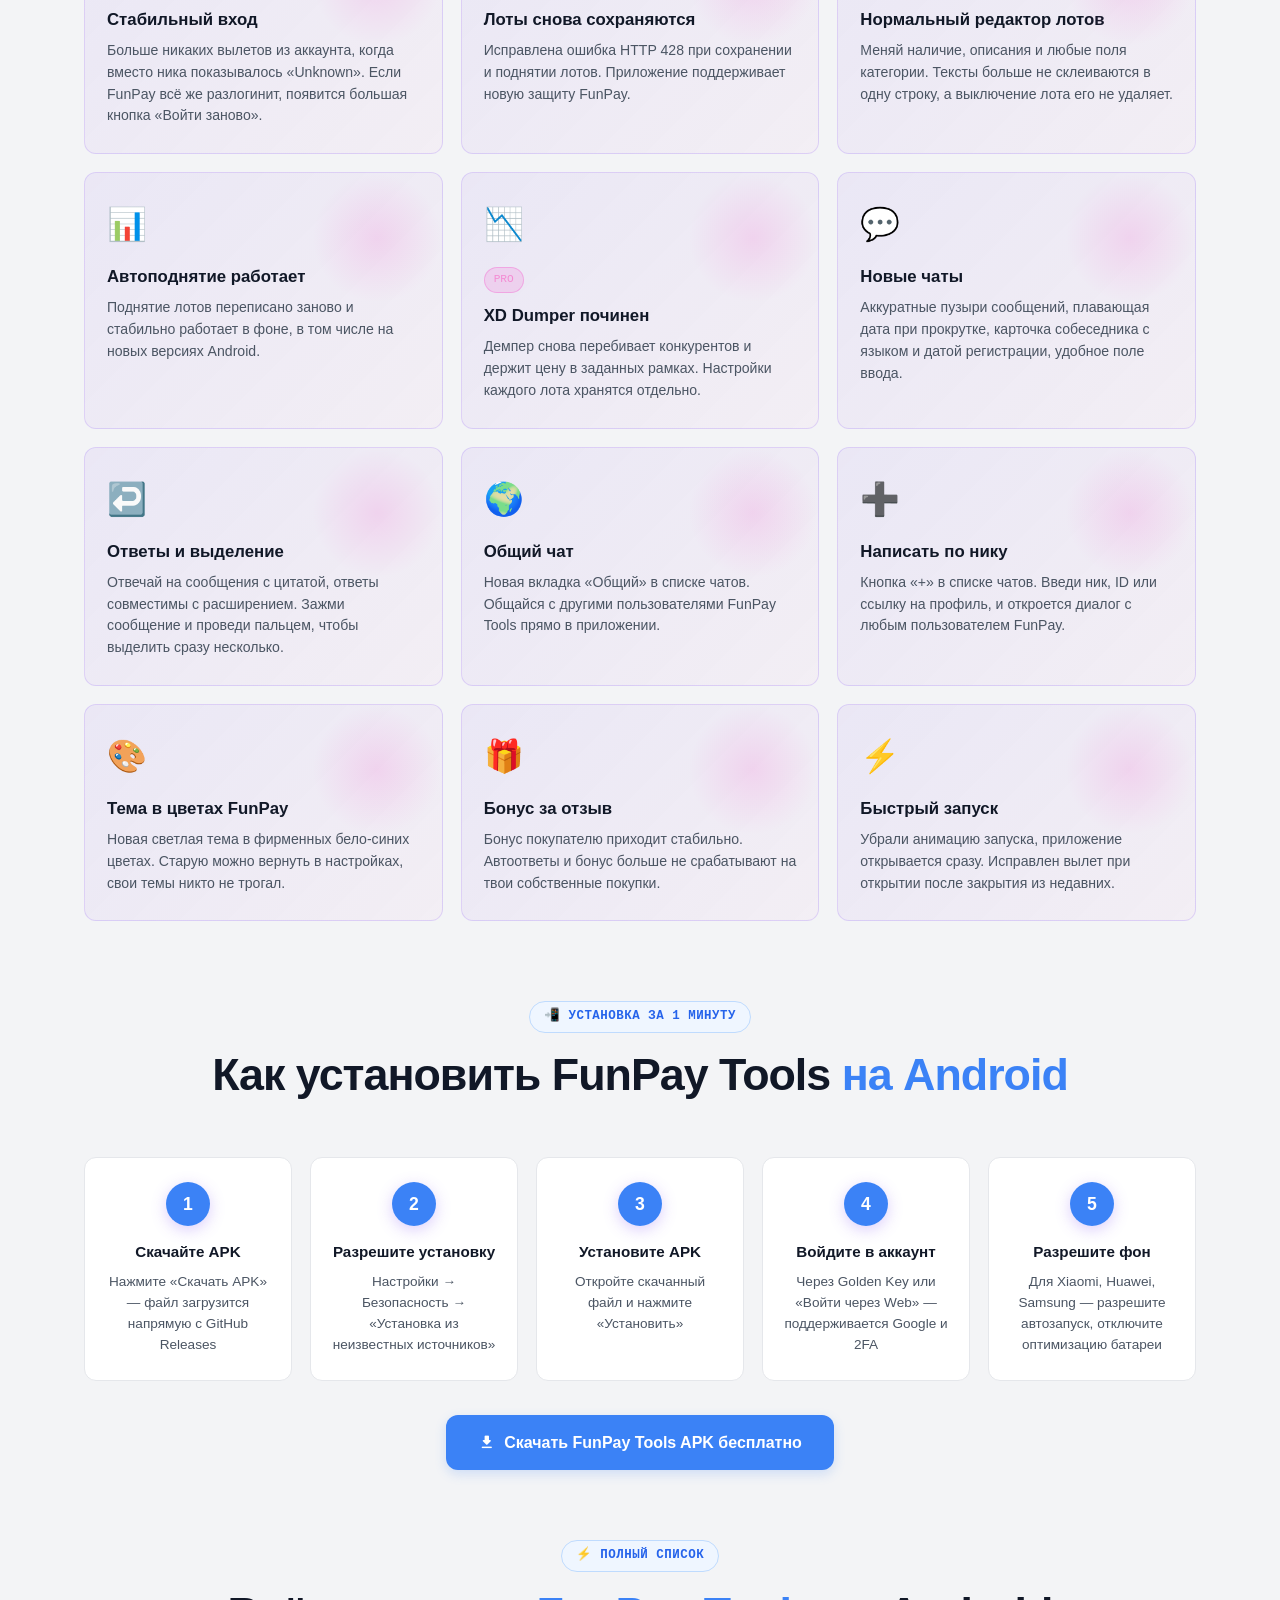
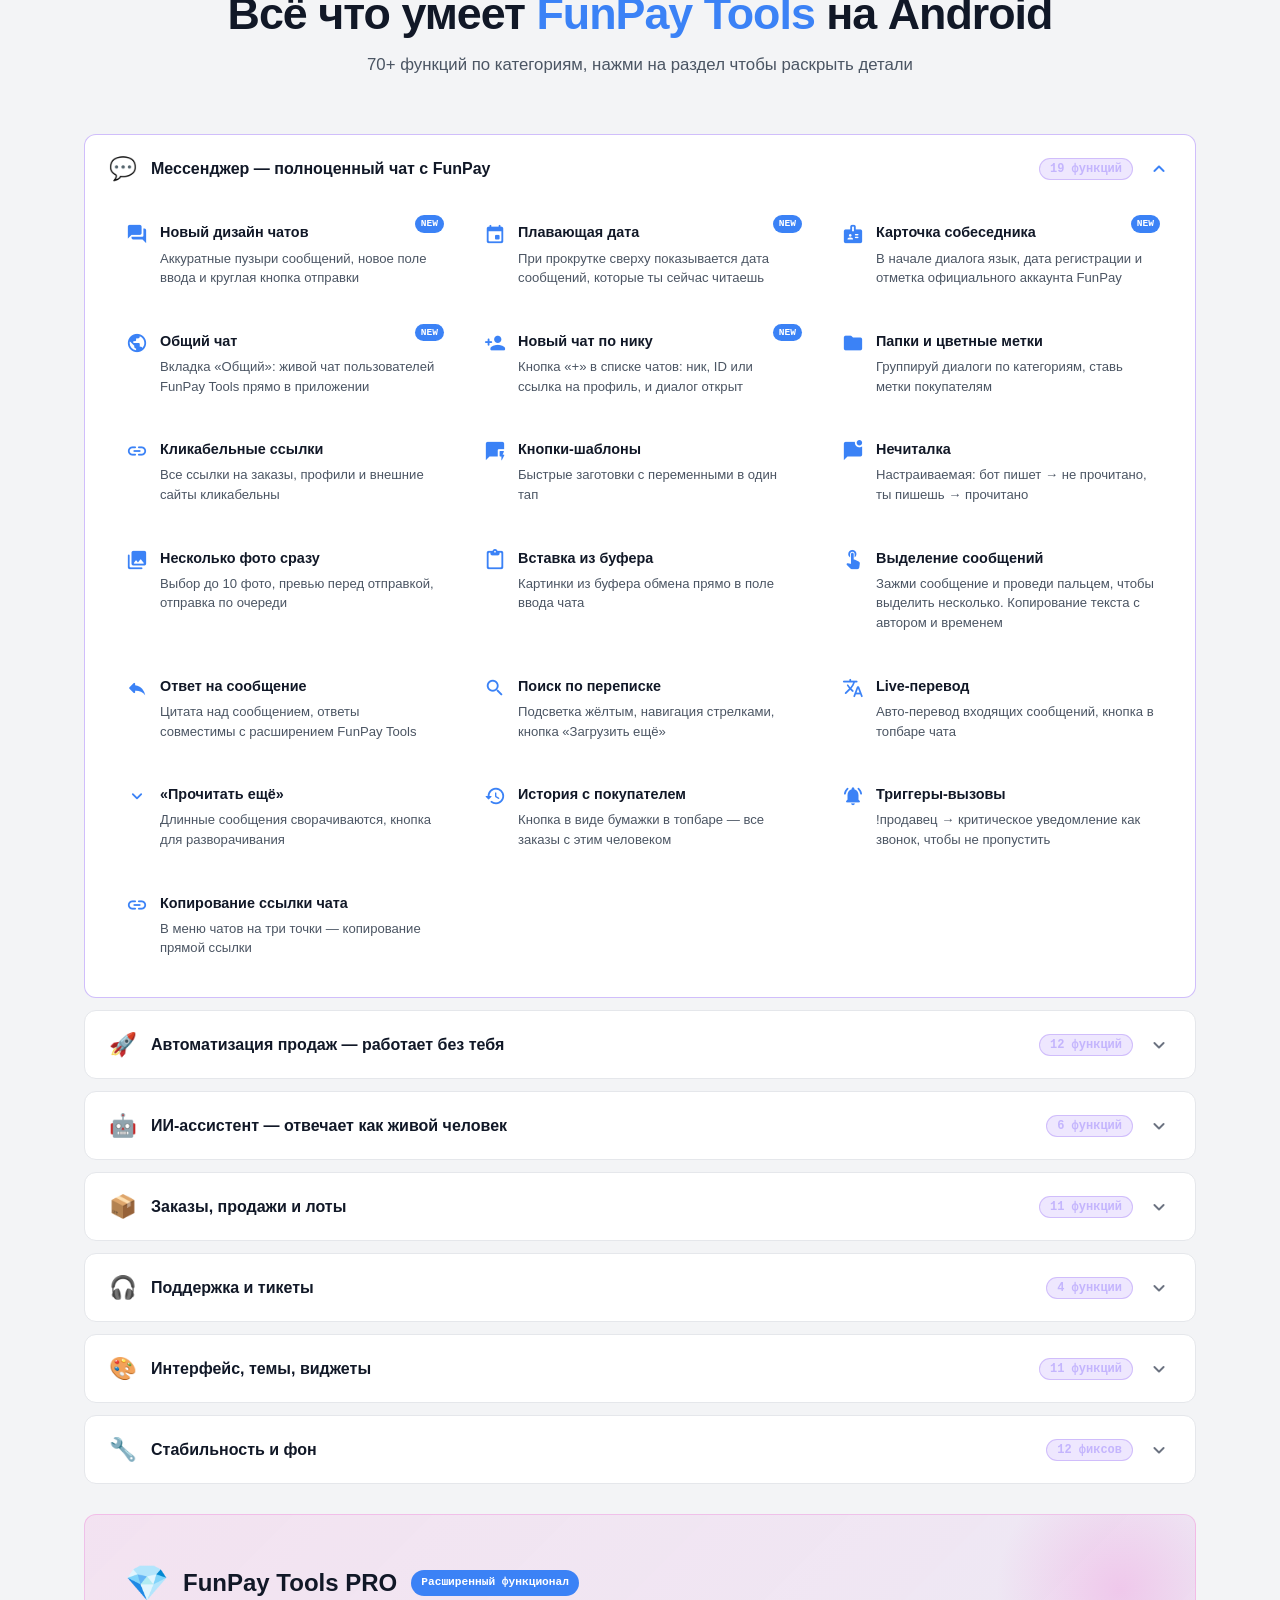
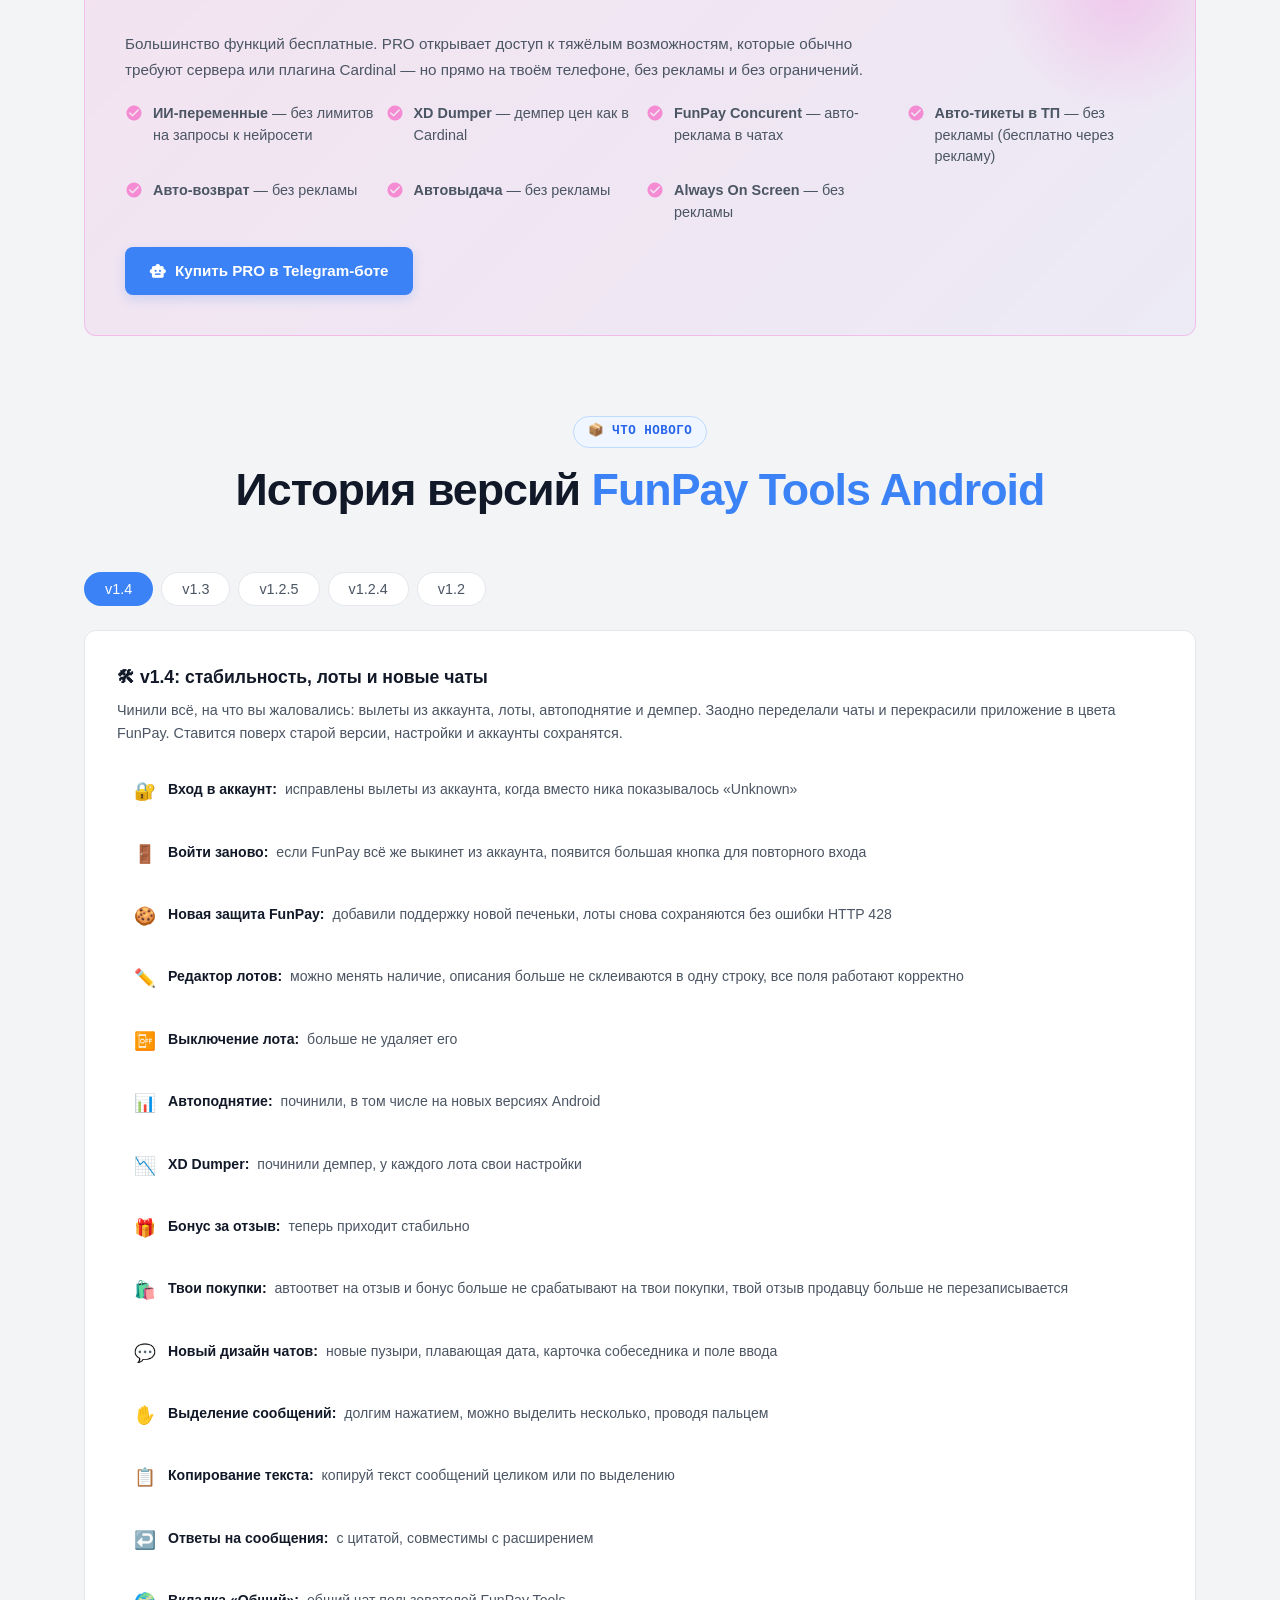
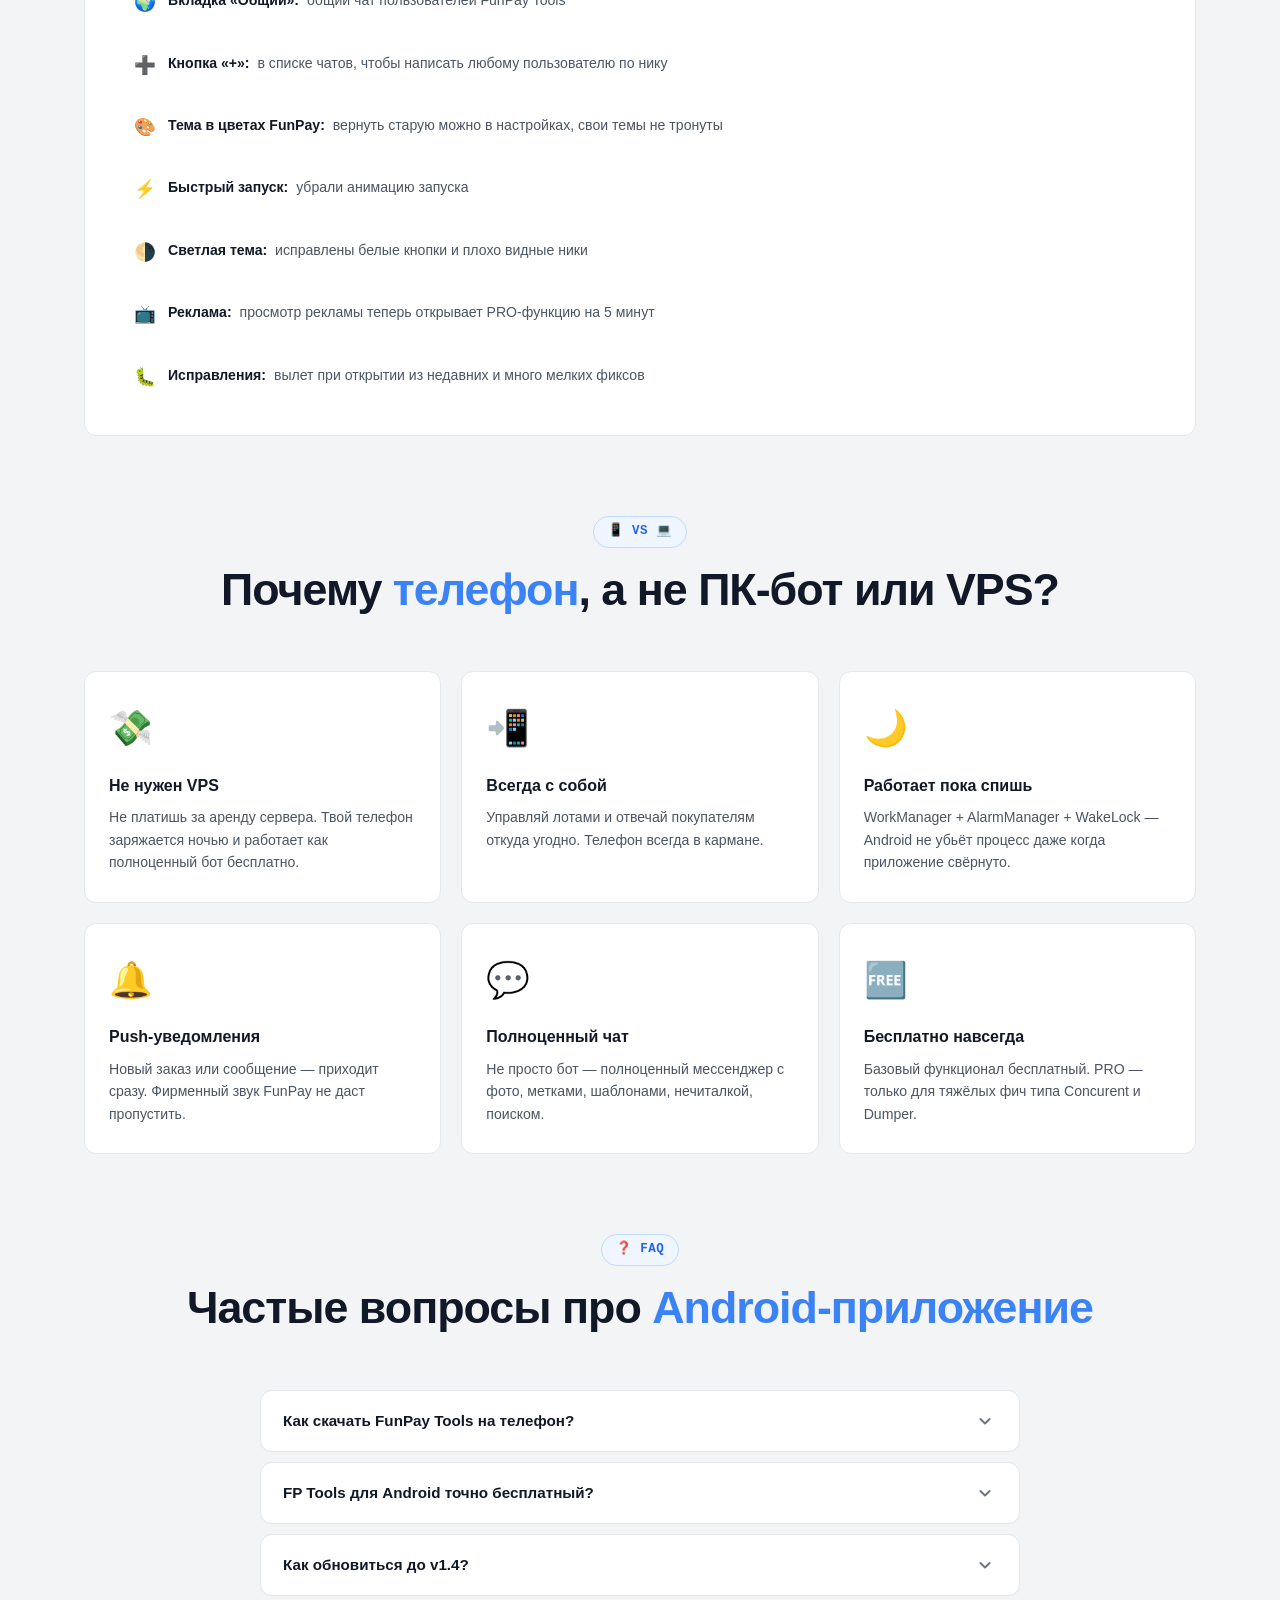
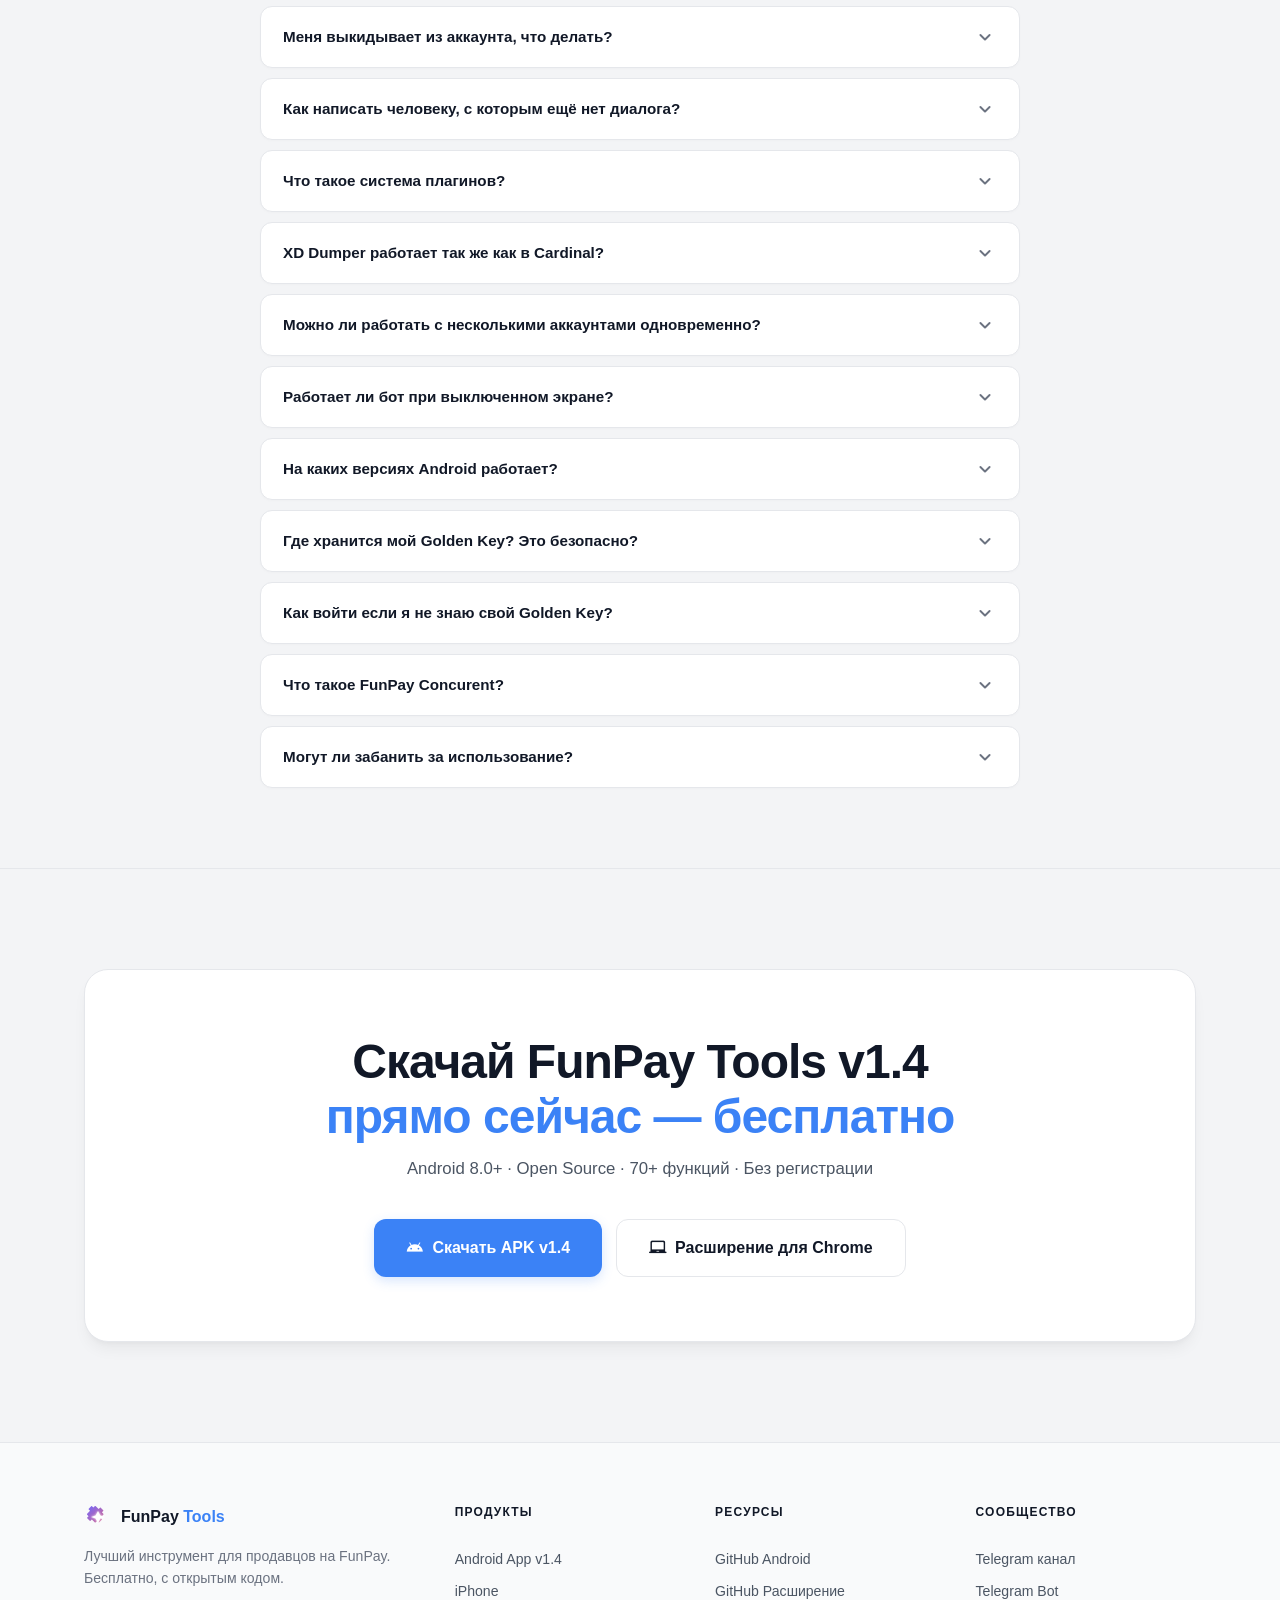
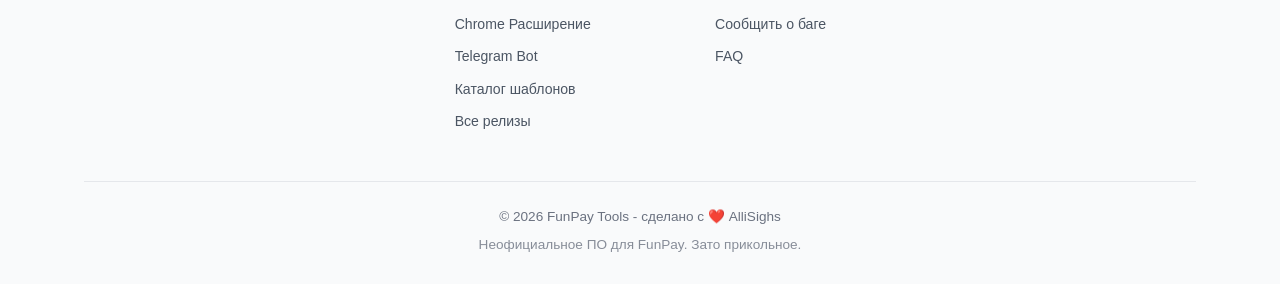
==== commit 3fe324d2: "iPhone: страница /iphone с инструкцией по установке, кнопка и раздел на главной, плагины для iPhone " ====
--- a/android/index.html
+++ b/android/index.html
@@ -124,6 +124,7 @@
                 <a href="/" class="logo"><img src="../logo.svg" alt="FunPay Tools" width="30" height="30"><span>FunPay<b> Tools</b></span></a>
                 <ul class="nav-links" id="nav-links">
                     <li><a href="/android" class="nav-link active">Android</a></li>
+                    <li><a href="/iphone" class="nav-link">iPhone</a></li>
                     <li><a href="/extension" class="nav-link">Расширение Chrome</a></li>
                     <li><a href="/#bot" class="nav-link">Telegram Bot</a></li>
                     <li><a href="/catalog" class="nav-link">Каталог</a></li>
@@ -140,6 +141,7 @@
     <div class="mobile-menu" id="mobile-menu">
         <ul>
             <li><a href="/android">📱 Android App</a></li>
+            <li><a href="/iphone">📱 iPhone</a></li>
             <li><a href="/extension">🌐 Расширение Chrome</a></li>
             <li><a href="/#bot">🤖 Telegram Bot</a></li>
             <li><a href="/catalog">💎 Каталог шаблонов</a></li>
@@ -687,6 +689,7 @@
                 <div class="footer-links-col">
                     <h5>Продукты</h5>
                     <a href="/android">Android App v1.4</a>
+                    <a href="/iphone">iPhone</a>
                     <a href="/extension">Chrome Расширение</a>
                     <a href="https://t.me/fptoolsbot" target="_blank">Telegram Bot</a>
                     <a href="/catalog">Каталог шаблонов</a>
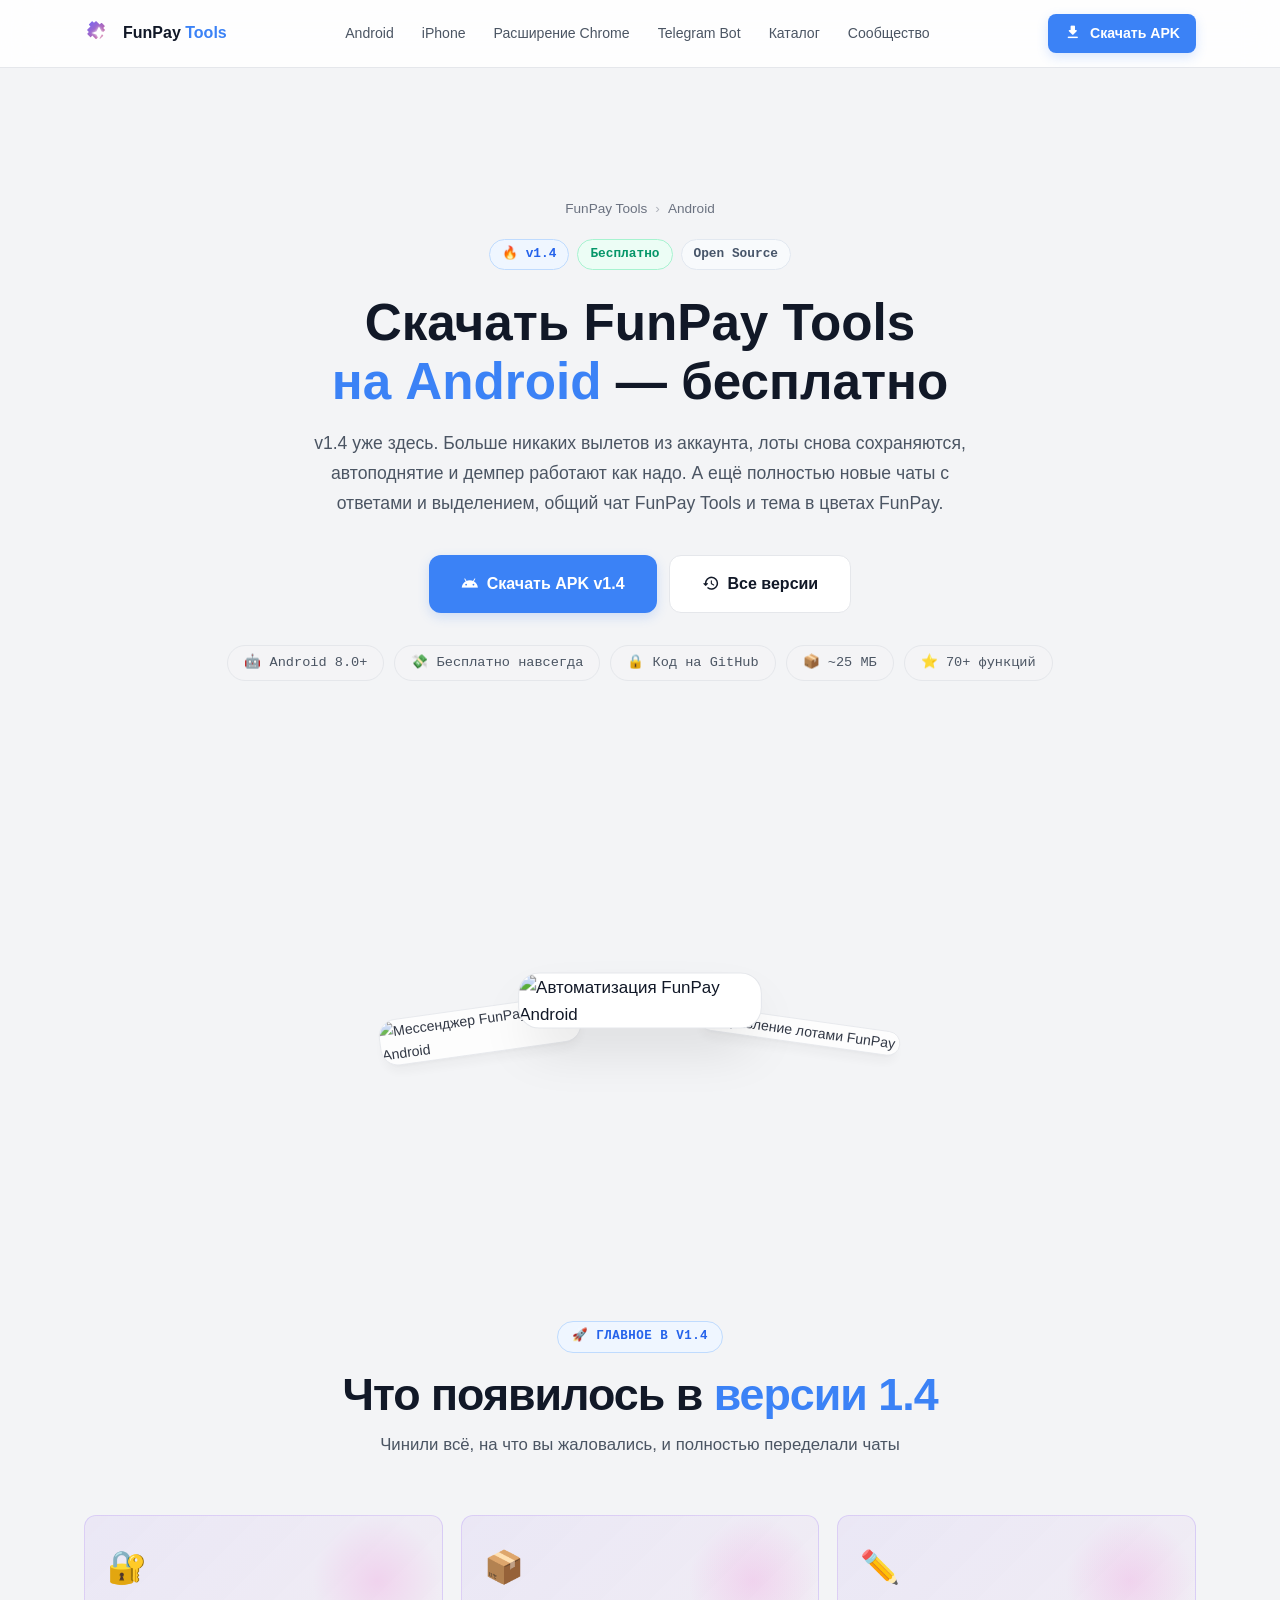
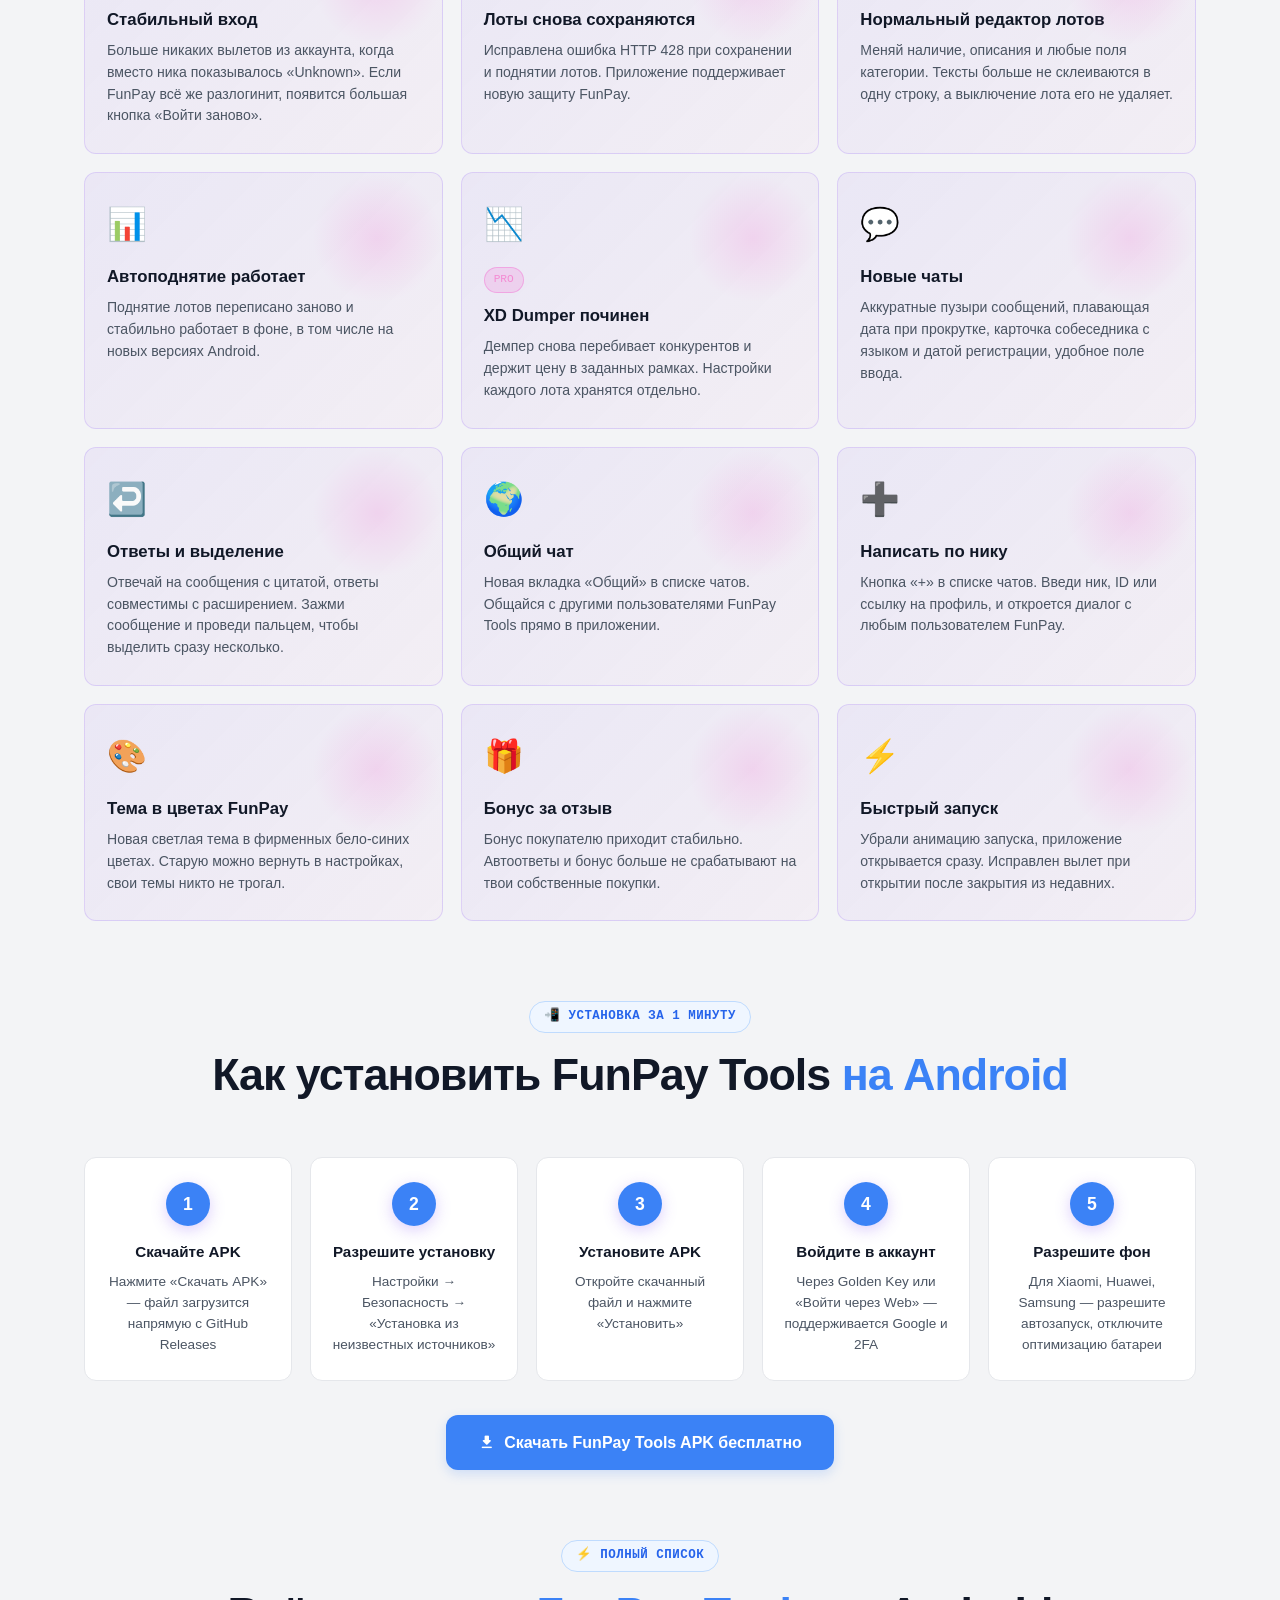
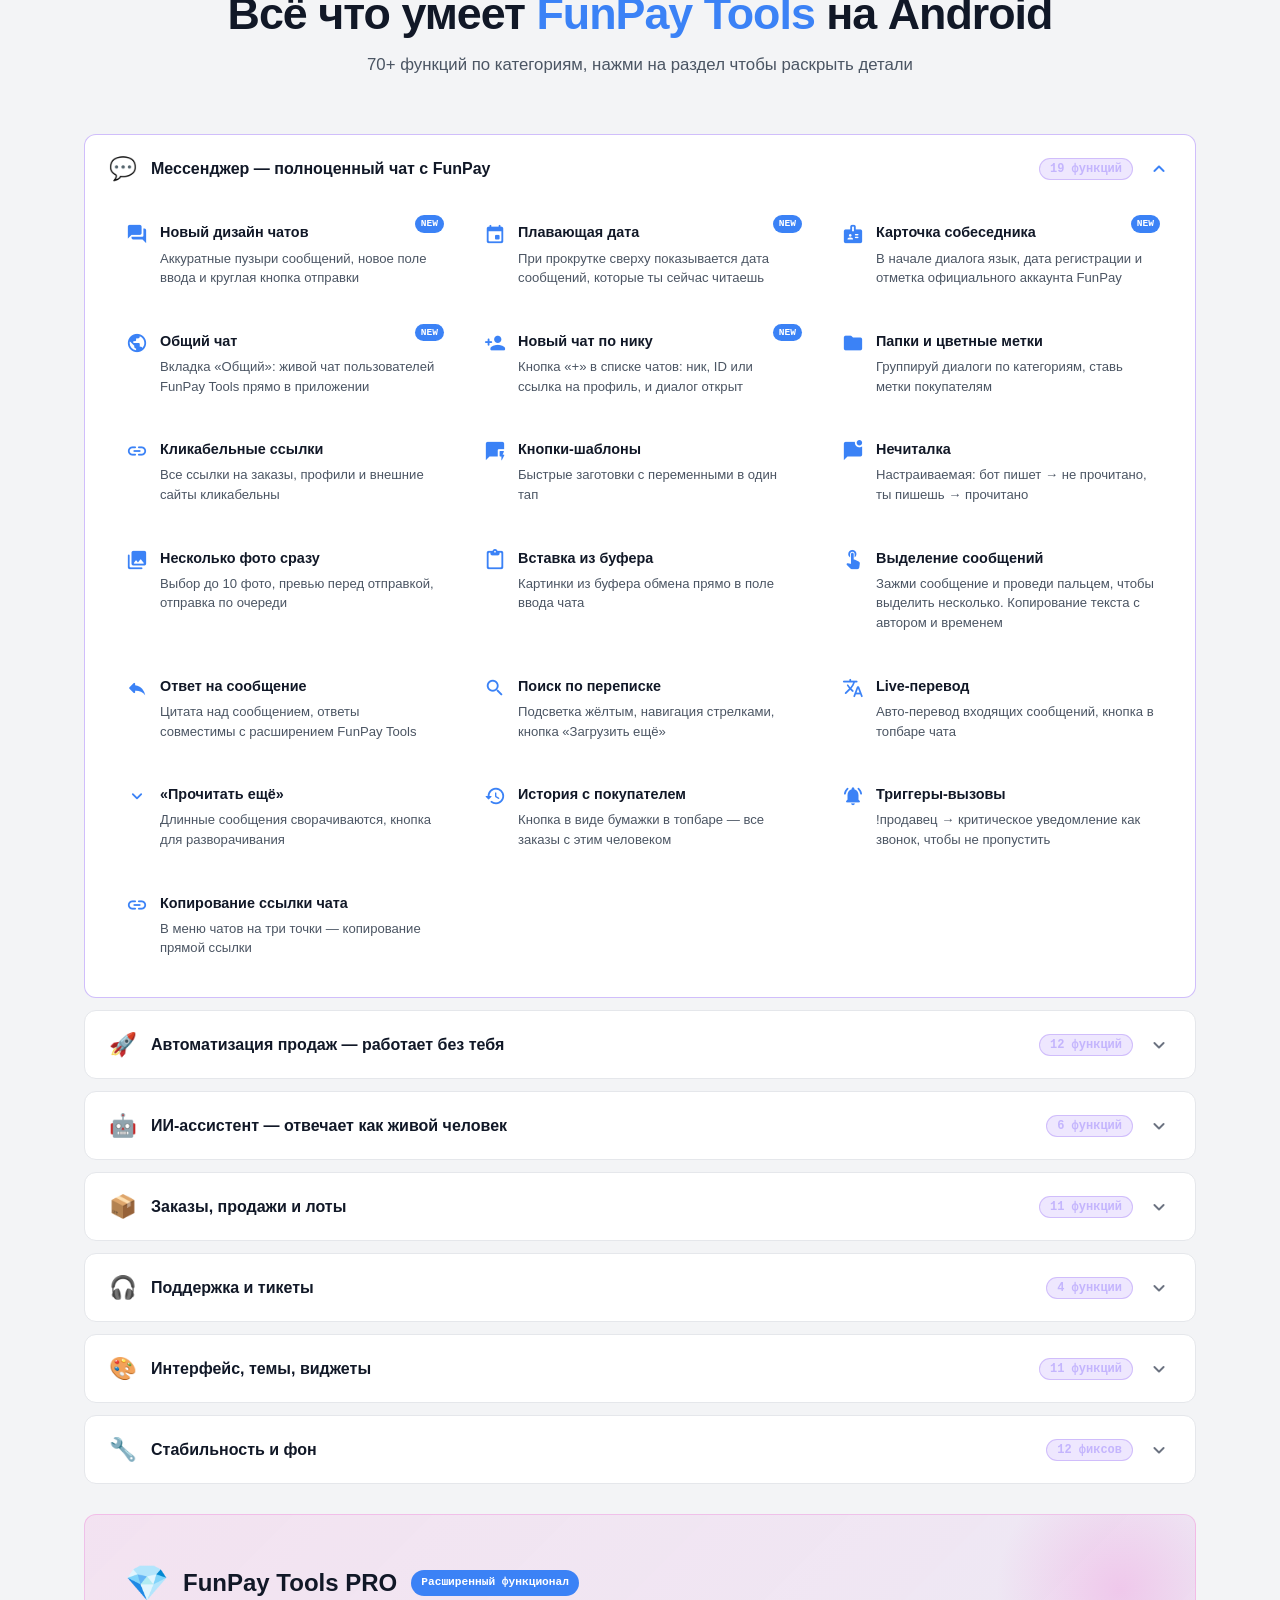
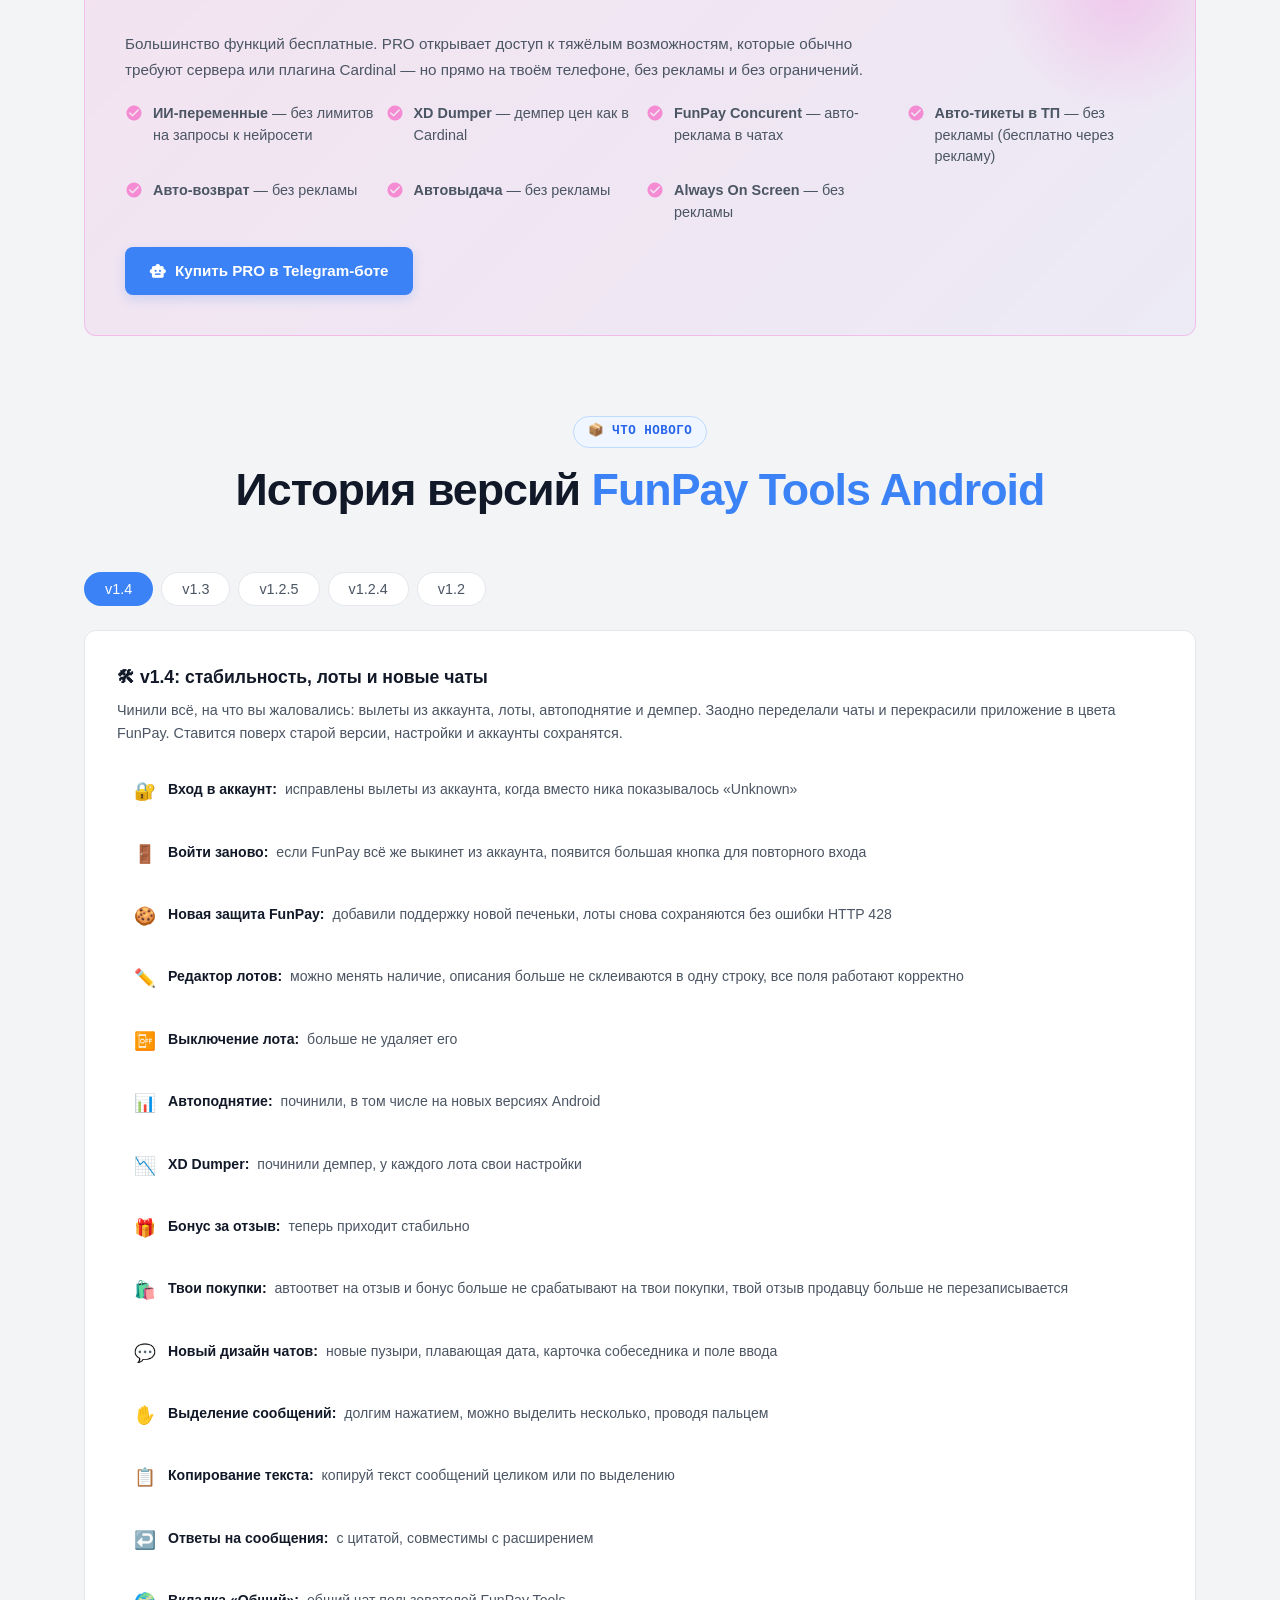
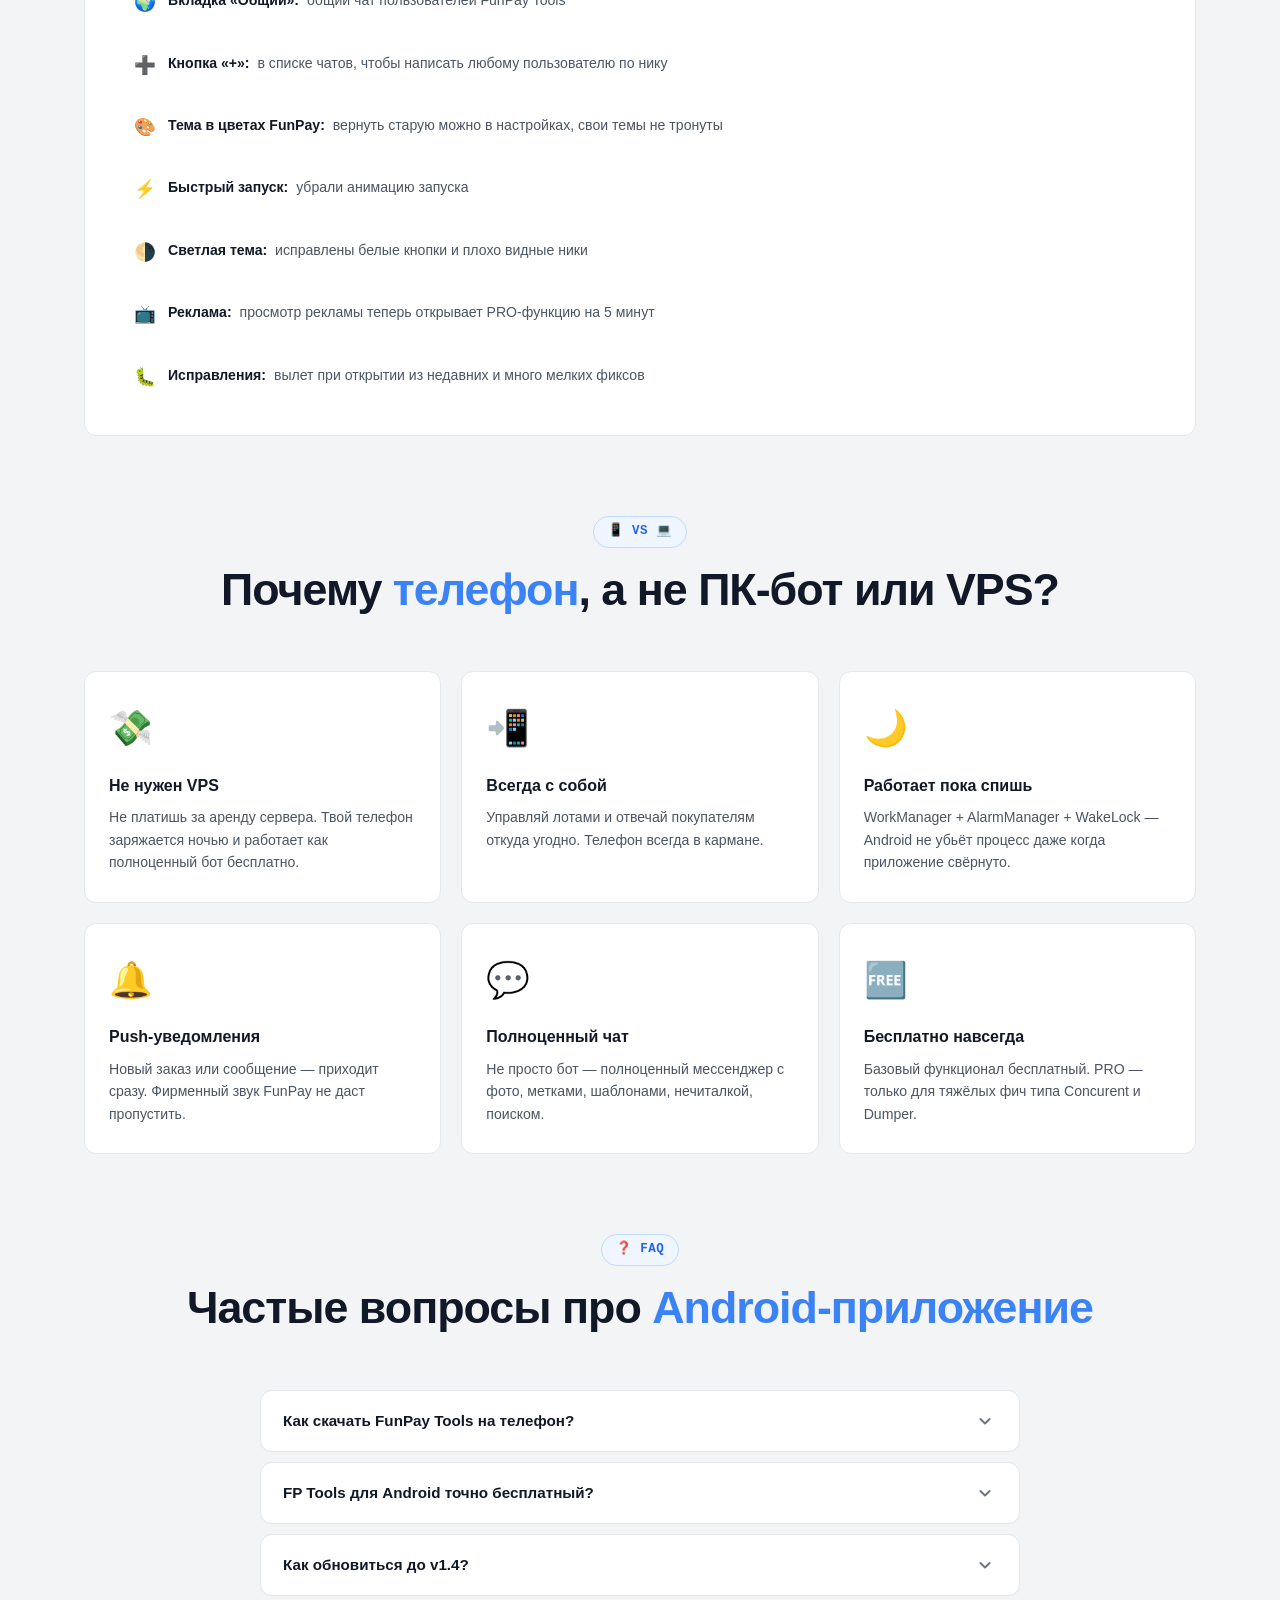
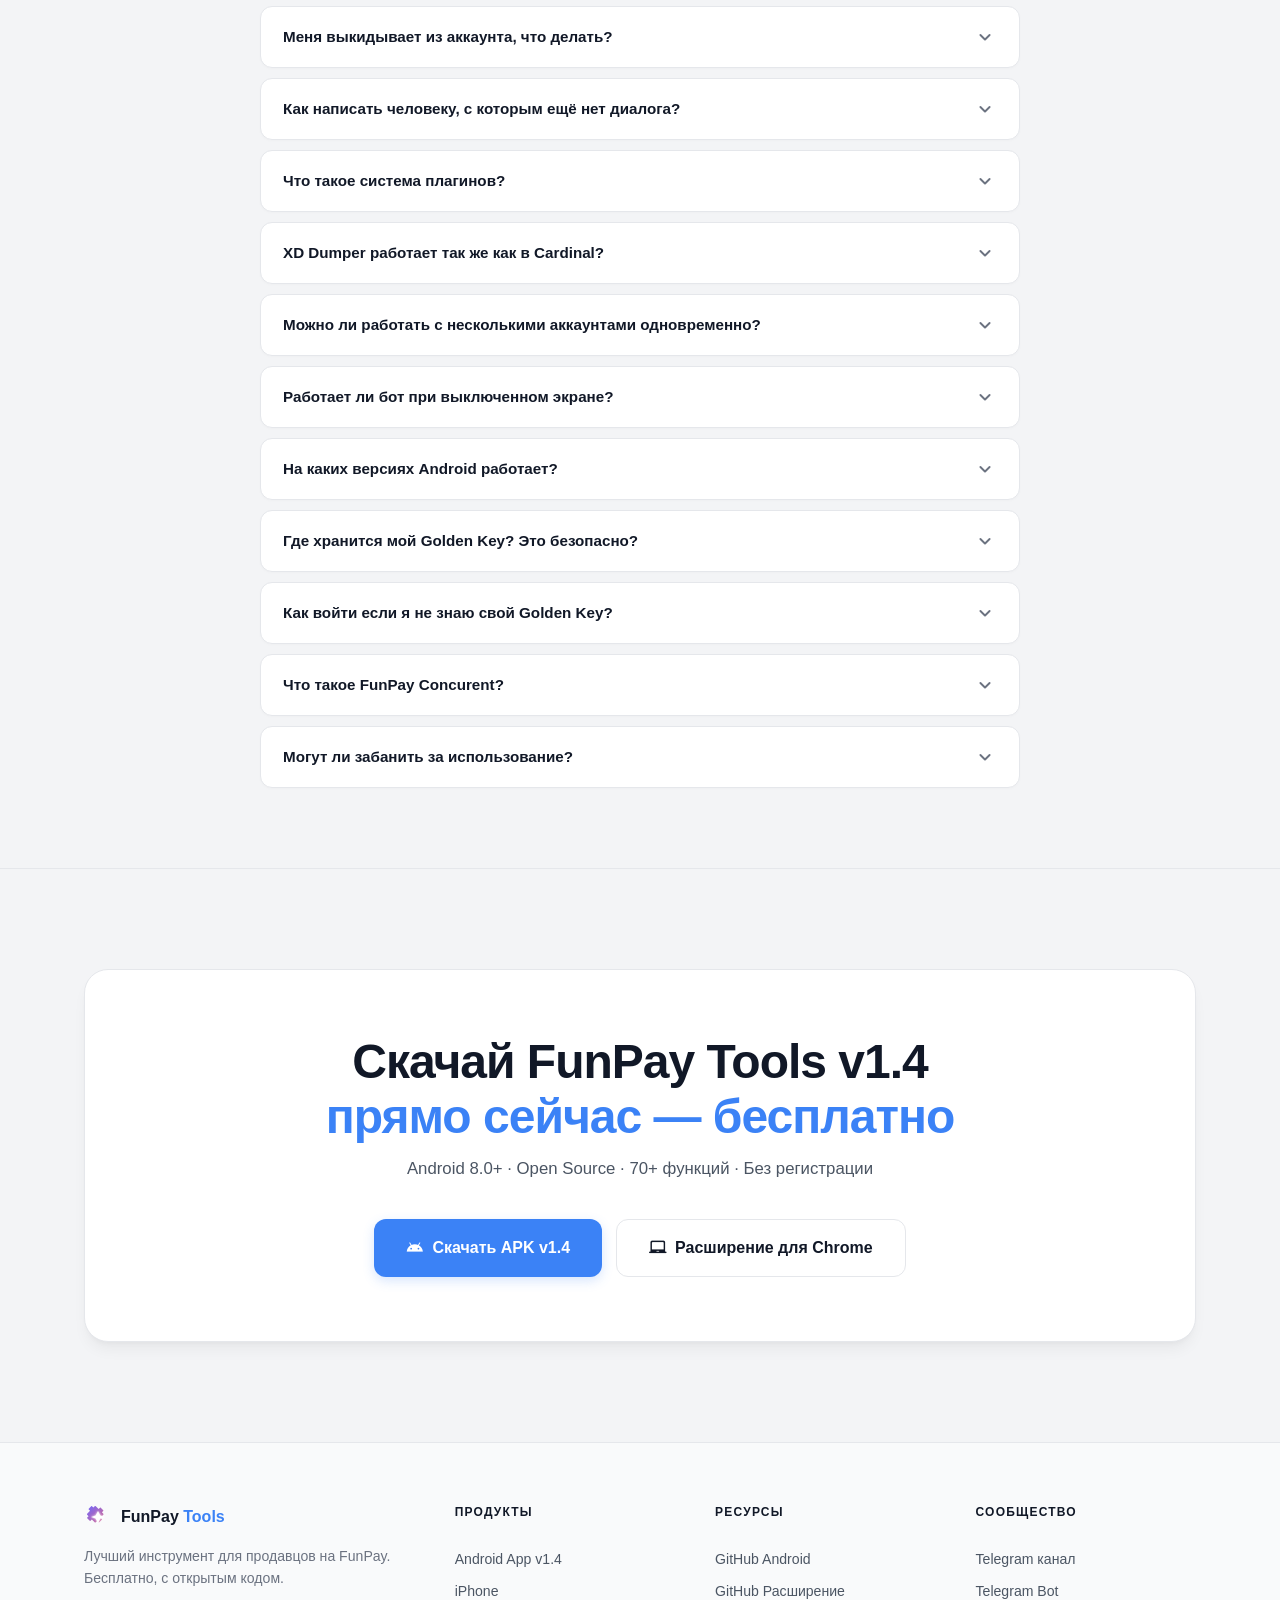
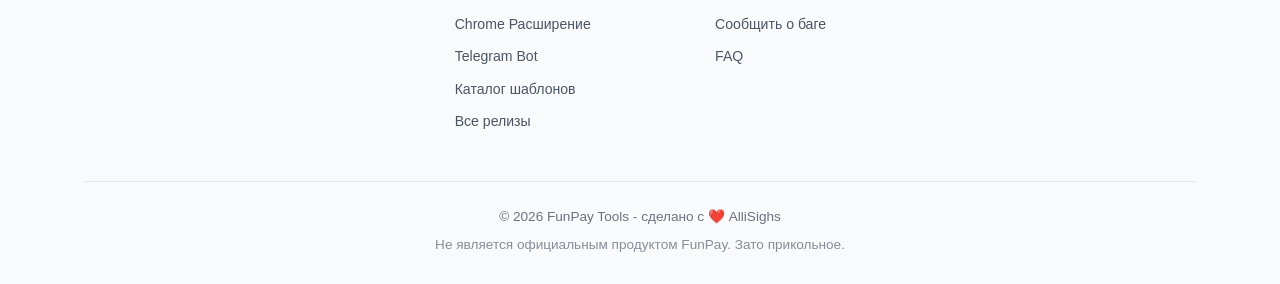
==== commit 7774c323: "Firefox-версия расширения на сайте; бесплатность и сотрудничество с FunPay в FAQ Co-Authored-By: Cla" ====
--- a/android/index.html
+++ b/android/index.html
@@ -659,7 +659,7 @@
                     </div>
                     <div class="faq-item">
                         <button class="faq-q">Могут ли забанить за использование?<span class="material-icons-round">expand_more</span></button>
-                        <div class="faq-a">Приложение эмулирует поведение реального пользователя и работает через стандартный API FunPay, как обычный браузер. Тысячи пользователей используют без проблем, но использование любой автоматизации всегда остаётся на твой риск.</div>
+                        <div class="faq-a">Нет. Мы сотрудничаем с FunPay, и пока это сотрудничество действует, FunPay Tools не запрещён и за его использование не банят.</div>
                     </div>
                 </div>
             </div>
@@ -710,7 +710,7 @@
             </div>
             <div class="footer-bottom">
                 <p>&copy; 2026 FunPay Tools - сделано с ❤️ AlliSighs</p>
-                <p class="disclaimer">Неофициальное ПО для FunPay. Зато прикольное.</p>
+                <p class="disclaimer">Не является официальным продуктом FunPay. Зато прикольное.</p>
             </div>
         </div>
     </footer>
